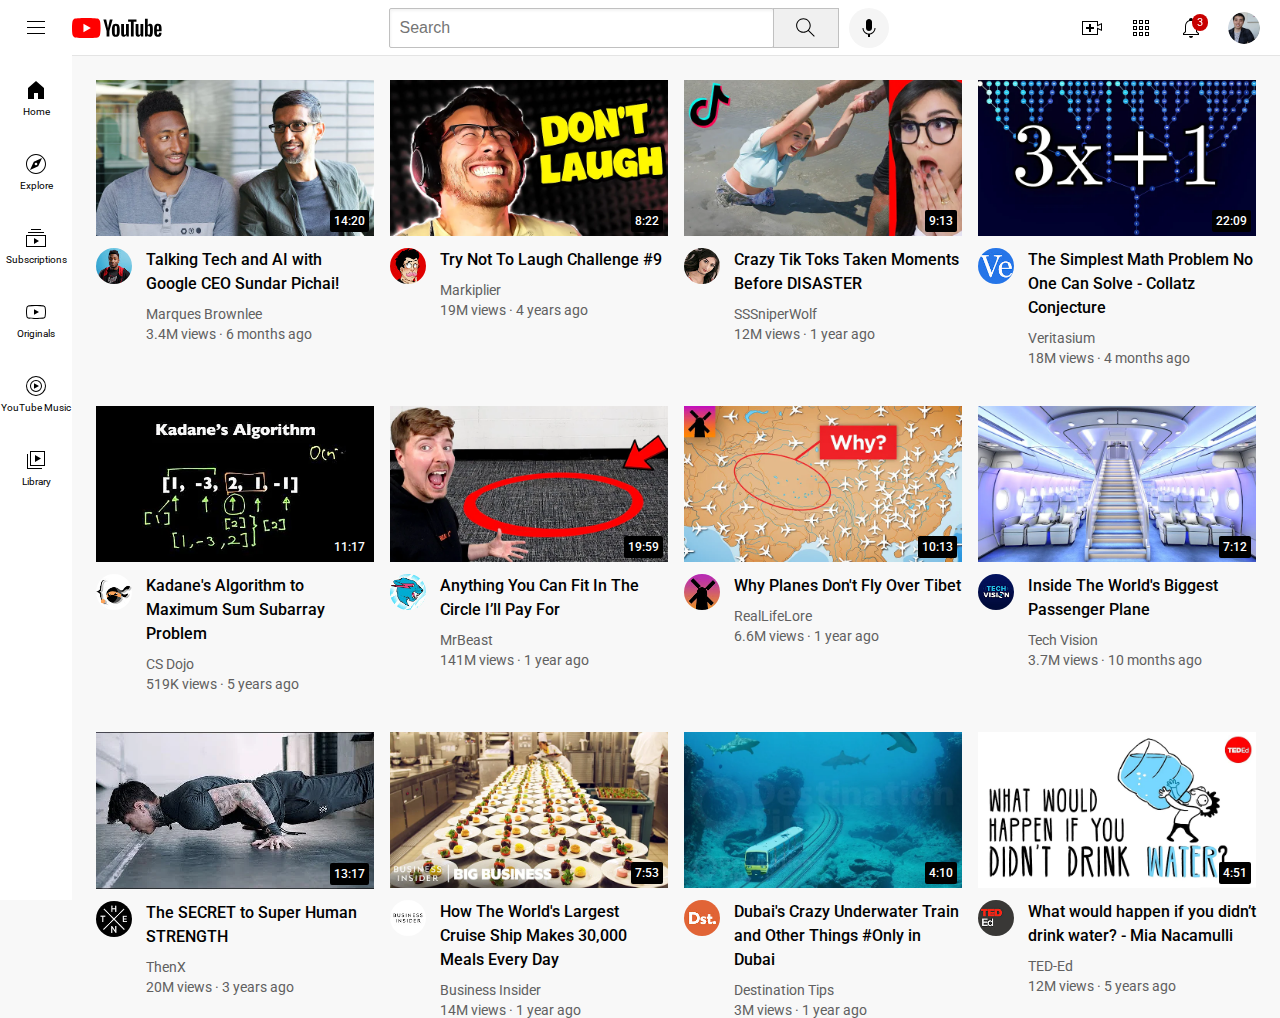
==== index.html @ 9168debe "Rename youtube.html to index.html" ====
<!DOCTYPE html>
<html>
  <head>
    <title>YouTube.com Clone</title>

    <link rel="preconnect" href="https://fonts.googleapis.com">
    <link rel="preconnect" href="https://fonts.gstatic.com" crossorigin>
    <link href="https://fonts.googleapis.com/css2?family=Roboto:wght@400;500;700&display=swap" rel="stylesheet">

    <link rel="stylesheet" href="styles/general.css">
    <link rel="stylesheet" href="styles/header.css">
    <link rel="stylesheet" href="styles/video.css">
    <link rel="stylesheet" href="styles/sidebar.css">
  </head>
  <body>
    <header class="header">
      <div class="left-section">
        <img class="hamburger-menu" src="icons/hamburger-menu.svg">
        <img class="youtube-logo" src="icons/youtube-logo.svg">
      </div>
      <div class="middle-section">
        <input class="search-bar" type="text" placeholder="Search">
        <button class="search-button">
          <img class="search-icon" src="icons/search.svg">
          <div class="tooltip">Search</div>
        </button>
        <!-- Put position absolute inside position relative -->
        <button class="voice-search-button">
          <img class="voice-search-icon" src="icons/voice-search-icon.svg">
          <div class="tooltip">Search with your voice</div>
        </button>
      </div>
      <div class="right-section">
        <div class="upload-icon-container">
          <img class="upload-icon" src="icons/upload.svg">
          <div class="tooltip">Create</div>
        </div>
        <div class="youtube-apps-icon-container">
          <img class="youtube-apps-icon" src="icons/youtube-apps.svg">
          <div class="tooltip">YouTube Apps</div>
        </div>
        <div class="notifications-icon-container">
          <img class="notifications-icon" src="icons/notifications.svg">
          <div class="notifications-count">3</div>
          <div class="tooltip">Notifications</div>
        </div>
        <img class="current-user-picture" src="channel-pictures/my-channel.jpeg">
      </div>
    </header>

    <nav class="sidebar">
      <div class="sidebar-link">
        <img src="icons/home.svg">
        <div>Home</div>
      </div>
      <div class="sidebar-link">
        <img src="icons/explore.svg">
        <div>Explore</div>
      </div>
      <div class="sidebar-link">
        <img src="icons/subscriptions.svg">
        <div>Subscriptions</div>
      </div>
      <div class="sidebar-link">
        <img src="icons/originals.svg">
        <div>Originals</div>
      </div>
      <div class="sidebar-link">
        <img src="icons/youtube-music.svg">
        <div>YouTube Music</div>
      </div>
      <div class="sidebar-link">
        <img src="icons/library.svg">
        <div>Library</div>
      </div>
    </nav>

    <main>
      <section class="video-grid">
        <div class="video-preview">
          <div class="thumbnail-row">
            <img class="thumbnail" src="thumbnails/thumbnail-1.webp">
            <div class="video-time">14:20</div>
          </div>
          <div class="video-info-grid">
            <div class="channel-picture">
              <img class="profile-picture" src="channel-pictures/channel-1.jpeg">
            </div>
            <div class="video-info">
              <p class="video-title">
                Talking Tech and AI with Google CEO Sundar Pichai!
              </p>
              <p class="video-author">
                Marques Brownlee
              </p>
              <p class="video-stats">
                3.4M views &#183; 6 months ago
              </p>
            </div>
          </div>
        </div>

        <div class="video-preview">
          <div class="thumbnail-row">
            <img class="thumbnail" src="thumbnails/thumbnail-2.webp">
            <div class="video-time">8:22</div>
          </div>
          <div class="video-info-grid">
            <div class="channel-picture">
              <img class="profile-picture" src="channel-pictures/channel-2.jpeg">
            </div>
            <div class="video-info">
              <p class="video-title">
                Try Not To Laugh Challenge #9
              </p>
              <p class="video-author">
                Markiplier
              </p>
              <p class="video-stats">
                19M views &#183; 4 years ago
              </p>
            </div>
          </div>
        </div>

        <div class="video-preview">
          <div class="thumbnail-row">
            <img class="thumbnail" src="thumbnails/thumbnail-3.webp">
            <div class="video-time">9:13</div>
          </div>
          <div class="video-info-grid">
            <div class="channel-picture">
              <img class="profile-picture" src="channel-pictures/channel-3.jpeg">
            </div>
            <div class="video-info">
              <p class="video-title">
                Crazy Tik Toks Taken Moments Before DISASTER
              </p>
              <p class="video-author">
                SSSniperWolf
              </p>
              <p class="video-stats">
                12M views &#183; 1 year ago
              </p>
            </div>
          </div>
        </div>

        <div class="video-preview">
          <div class="thumbnail-row">
            <img class="thumbnail" src="thumbnails/thumbnail-4.webp">
            <div class="video-time">22:09</div>
          </div>
          <div class="video-info-grid">
            <div class="channel-picture">
              <img class="profile-picture" src="channel-pictures/channel-4.jpeg">
            </div>
            <div class="video-info">
              <p class="video-title">
                The Simplest Math Problem No One Can Solve - Collatz Conjecture
              </p>
              <p class="video-author">
                Veritasium
              </p>
              <p class="video-stats">
                18M views &#183; 4 months ago
              </p>
            </div>
          </div>
        </div>

        <div class="video-preview">
          <div class="thumbnail-row">
            <img class="thumbnail" src="thumbnails/thumbnail-5.webp">
            <div class="video-time">11:17</div>
          </div>
          <div class="video-info-grid">
            <div class="channel-picture">
              <img class="profile-picture" src="channel-pictures/channel-5.jpeg">
            </div>
            <div class="video-info">
              <p class="video-title">
                Kadane's Algorithm to Maximum Sum Subarray Problem
              </p>
              <p class="video-author">
                CS Dojo
              </p>
              <p class="video-stats">
                519K views &#183; 5 years ago
              </p>
            </div>
          </div>
        </div>

        <div class="video-preview">
          <div class="thumbnail-row">
            <img class="thumbnail" src="thumbnails/thumbnail-6.webp">
            <div class="video-time">19:59</div>
          </div>
          <div class="video-info-grid">
            <div class="channel-picture">
              <img class="profile-picture" src="channel-pictures/channel-6.jpeg">
            </div>
            <div class="video-info">
              <p class="video-title">
                Anything You Can Fit In The Circle I’ll Pay For
              </p>
              <p class="video-author">
                MrBeast
              </p>
              <p class="video-stats">
                141M views &#183; 1 year ago
              </p>
            </div>
          </div>
        </div>

        <div class="video-preview">
          <div class="thumbnail-row">
            <img class="thumbnail" src="thumbnails/thumbnail-7.webp">
            <div class="video-time">10:13</div>
          </div>
          <div class="video-info-grid">
            <div class="channel-picture">
              <img class="profile-picture" src="channel-pictures/channel-7.jpeg">
            </div>
            <div class="video-info">
              <p class="video-title">
                Why Planes Don't Fly Over Tibet
              </p>
              <p class="video-author">
                RealLifeLore
              </p>
              <p class="video-stats">
                6.6M views &#183; 1 year ago
              </p>
            </div>
          </div>
        </div>

        <div class="video-preview">
          <div class="thumbnail-row">
            <img class="thumbnail" src="thumbnails/thumbnail-8.webp">
            <div class="video-time">7:12</div>
          </div>
          <div class="video-info-grid">
            <div class="channel-picture">
              <img class="profile-picture" src="channel-pictures/channel-8.jpeg">
            </div>
            <div class="video-info">
              <p class="video-title">
                Inside The World's Biggest Passenger Plane
              </p>
              <p class="video-author">
                Tech Vision
              </p>
              <p class="video-stats">
                3.7M views &#183; 10 months ago
              </p>
            </div>
          </div>
        </div>

        <div class="video-preview">
          <div class="thumbnail-row">
            <img class="thumbnail" src="thumbnails/thumbnail-9.webp">
            <div class="video-time">13:17</div>
          </div>
          <div class="video-info-grid">
            <div class="channel-picture">
              <img class="profile-picture" src="channel-pictures/channel-9.jpeg">
            </div>
            <div class="video-info">
              <p class="video-title">
                The SECRET to Super Human STRENGTH
              </p>
              <p class="video-author">
                ThenX
              </p>
              <p class="video-stats">
                20M views &#183; 3 years ago
              </p>
            </div>
          </div>
        </div>

        <div class="video-preview">
          <div class="thumbnail-row">
            <img class="thumbnail" src="thumbnails/thumbnail-10.webp">
            <div class="video-time">7:53</div>
          </div>
          <div class="video-info-grid">
            <div class="channel-picture">
              <img class="profile-picture" src="channel-pictures/channel-10.jpeg">
            </div>
            <div class="video-info">
              <p class="video-title">
                How The World's Largest Cruise Ship Makes 30,000 Meals Every Day
              </p>
              <p class="video-author">
                Business Insider
              </p>
              <p class="video-stats">
                14M views &#183; 1 year ago
              </p>
            </div>
          </div>
        </div>

        <div class="video-preview">
          <div class="thumbnail-row">
            <img class="thumbnail" src="thumbnails/thumbnail-11.webp">
            <div class="video-time">4:10</div>
          </div>
          <div class="video-info-grid">
            <div class="channel-picture">
              <img class="profile-picture" src="channel-pictures/channel-11.jpeg">
            </div>
            <div class="video-info">
              <p class="video-title">
                Dubai's Crazy Underwater Train and Other Things #Only in Dubai
              </p>
              <p class="video-author">
                Destination Tips
              </p>
              <p class="video-stats">
                3M views &#183; 1 year ago
              </p>
            </div>
          </div>
        </div>

        <div class="video-preview">
          <div class="thumbnail-row">
            <img class="thumbnail" src="thumbnails/thumbnail-12.webp">
            <div class="video-time">4:51</div>
          </div>
          <div class="video-info-grid">
            <div class="channel-picture">
              <img class="profile-picture" src="channel-pictures/channel-12.jpeg">
            </div>
            <div class="video-info">
              <p class="video-title">
                What would happen if you didn’t drink water? - Mia Nacamulli
              </p>
              <p class="video-author">
                TED-Ed
              </p>
              <p class="video-stats">
                12M views &#183; 5 years ago
              </p>
            </div>
          </div>
        </div>
      </section>
    </main>
  </body>
</html>
---- styles/general.css ----
p {
  margin-top: 0;
  margin-bottom: 0;
}

body {
  /* This style below will be inherited */
  font-family: Roboto, Arial;
  margin: 0;
  padding-top: 80px;
  padding-left: 96px;
  padding-right: 24px;
  background-color: rgb(248, 248, 248);
}
---- styles/header.css ----
.header {
  height: 55px;

  display: flex;
  flex-direction: row;
  justify-content: space-between;

  position: fixed;
  top: 0;
  left: 0;
  right: 0;
  z-index: 100;

  background-color: white;
  border-bottom-width: 1px;
  border-bottom-style: solid;
  border-bottom-color: rgb(228, 228, 228);
}

.left-section {
  display: flex;
  align-items: center;
}

.hamburger-menu {
  height: 24px;
  margin-left: 24px;
  margin-right: 24px;
}

.youtube-logo {
  height: 20px;
}

.middle-section {
  flex: 1;
  margin-left: 70px;
  margin-right: 35px;
  max-width: 500px;
  display: flex;
  align-items: center;
}

.search-bar {
  flex: 1;
  height: 36px;
  padding-left: 10px;
  font-size: 16px;
  border: 1px solid rgb(192, 192, 192);
  border-radius: 2px;
  box-shadow: inset 1px 2px 3px rgba(0, 0, 0, 0.05);
  width: 0;
}

.search-bar::placeholder {
  font-size: 16px;
}

.search-button {
  height: 40px;
  width: 66px;
  background-color: rgb(240, 240, 240);
  border-width: 1px;
  border-style: solid;
  border-color: rgb(192, 192, 192);
  margin-left: -1px;
  margin-right: 10px;
}

.search-button,
.voice-search-button,
.upload-icon-container {
  display: flex;
  justify-content: center;
  align-items: center;
  position: relative;
}

.search-button .tooltip,
.voice-search-button .tooltip,
.upload-icon-container .tooltip {
  position: absolute;
  background-color: gray;
  color: white;
  padding-top: 4px;
  padding-bottom: 4px;
  padding-left: 8px;
  padding-right: 8px;
  border-radius: 2px;
  font-size: 12px;
  bottom: -30px;
  opacity: 0;
  transition: opacity 0.15s;
  pointer-events: none;
  white-space: nowrap;
}

.search-button:hover .tooltip,
.voice-search-button:hover .tooltip,
.upload-icon-container:hover .tooltip {
  opacity: 1;
}

.search-icon {
  height: 25px;
}

.voice-search-button {
  height: 40px;
  width: 40px;
  border-radius: 20px;
  border: none;
  background-color: rgb(245, 245, 245);
}

.voice-search-icon {
  height: 24px;
}

.right-section {
  width: 180px;
  margin-right: 20px;
  display: flex;
  align-items: center;
  justify-content: space-between;
  flex-shrink: 0;
}

.upload-icon {
  height: 24px;
}

.youtube-apps-icon {
  height: 24px;
}

.notifications-icon {
  height: 24px;
}

.notifications-icon-container {
  position: relative;
}

.notifications-count {
  position: absolute;
  top: -2px;
  right: -5px;
  background-color: rgb(200, 0, 0);
  color: white;
  font-size: 11px;
  padding-left: 5px;
  padding-right: 5px;
  padding-top: 2px;
  padding-bottom: 2px;
  border-radius: 10px;
}

.current-user-picture {
  height: 32px;
  border-radius: 16px;
}

.search-button,
.voice-search-button,
.upload-icon-container,
.youtube-apps-icon-container,
.notifications-icon-container {
  display: flex;
  justify-content: center;
  align-items: center;
  position: relative;
  cursor: pointer;
}

.search-button .tooltip,
.voice-search-button .tooltip,
.upload-icon-container .tooltip,
.youtube-apps-icon-container .tooltip,
.notifications-icon-container .tooltip {
  font-family: Roboto, Arial;
  position: absolute;
  background-color: gray;
  color: white;
  padding-top: 4px;
  padding-bottom: 4px;
  padding-left: 8px;
  padding-right: 8px;
  border-radius: 2px;
  font-size: 12px;
  bottom: -30px;
  opacity: 0;
  transition: opacity 0.15s;
  pointer-events: none;
  white-space: nowrap;
}

.search-button:hover .tooltip,
.voice-search-button:hover .tooltip,
.upload-icon-container:hover .tooltip,
.youtube-apps-icon-container:hover .tooltip,
.notifications-icon-container:hover .tooltip {
  opacity: 1;
}
---- styles/video.css ----
.thumbnail {
  width: 100%;
}

.video-title {
  margin-top: 0;
  font-size: 14px;
  font-weight: 500;
  line-height: 20px;
  margin-bottom: 10px;
}

.video-info-grid {
  display: grid;
  grid-template-columns: 50px 1fr;
}

.profile-picture {
  width: 36px;
  border-radius: 50px;
}

.thumbnail-row {
  margin-bottom: 8px;
  position: relative;
}

.video-author,
.video-stats {
  font-size: 12px;
  color: rgb(96, 96, 96);
}

.video-author {
  margin-bottom: 4px;
}

@media (min-width: 1000px) {
  .video-title {
    font-size: 16px;
    line-height: 24px;
  }
}

@media (min-width: 1000px) {
  .video-author,
  .video-stats {
    font-size: 14px;
  }
}

.video-grid {
  display: grid;
  grid-template-columns: 1fr 1fr 1fr;
  column-gap: 16px;
  row-gap: 40px;
}

@media (max-width: 750px) {
  .video-grid {
    grid-template-columns: 1fr 1fr;
  }
}

@media (min-width: 751px) and (max-width: 999px) {
  .video-grid {
    grid-template-columns: 1fr 1fr 1fr;
  }
}

@media (min-width: 1000px) {
  .video-grid {
    grid-template-columns: 1fr 1fr 1fr 1fr;
  }
}

.video-time {
  font-size: 12px;
  font-weight: 500;
  padding: 4px;
  border-radius: 2px;
  background-color: black;
  color: white;
  position: absolute;
  bottom: 8px;
  right: 5px;
}
---- styles/sidebar.css ----
.sidebar {
  position: fixed;
  left: 0;
  bottom: 0;
  top: 55px;
  background-color: white;
  width: 72px;
  z-index: 200;
  padding-top: 5px;
}

.sidebar-link {
  height: 74px;
  display: flex;
  justify-content: center;
  align-items: center;
  flex-direction: column;
  cursor: pointer;
}

.sidebar-link:hover {
  background-color: rgb(235, 235, 235);
}

.sidebar-link img {
  height: 24px;
  margin-bottom: 4px;
}

.sidebar-link div {
  font-size: 10px;
}
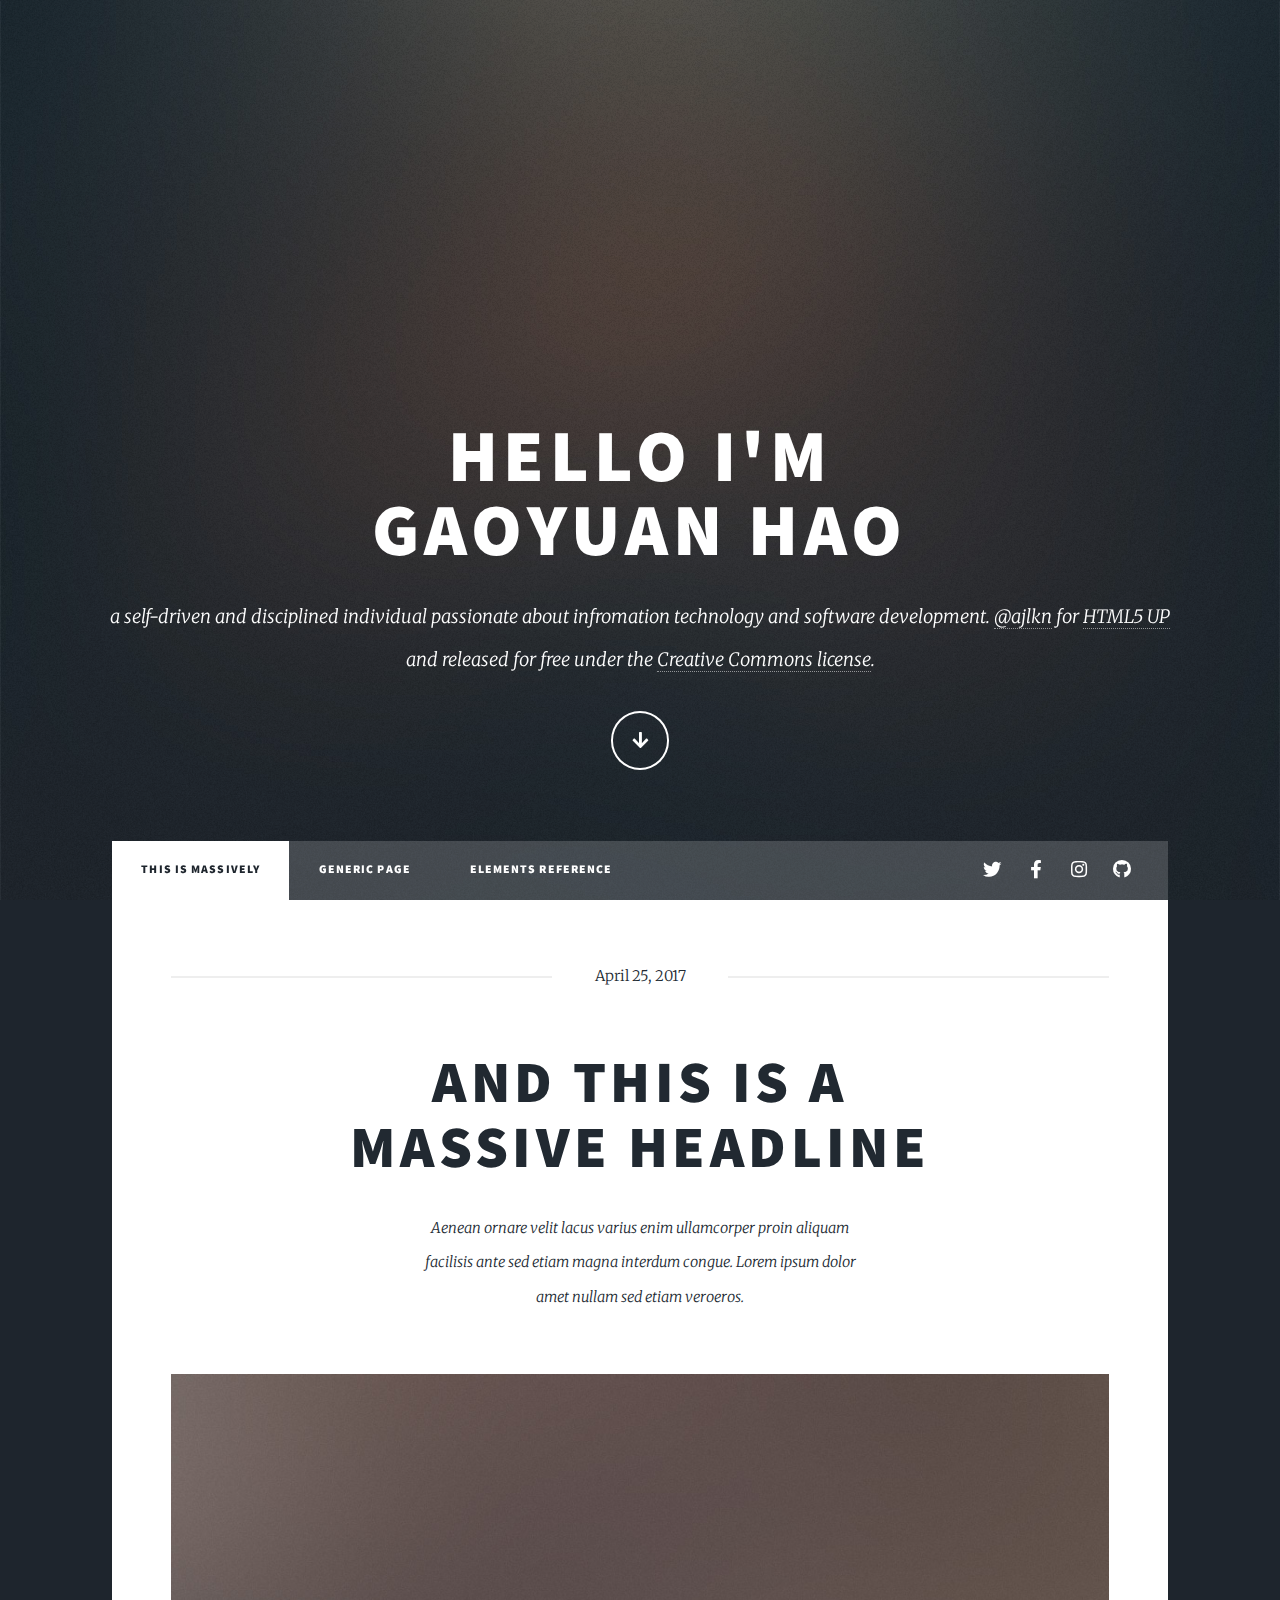
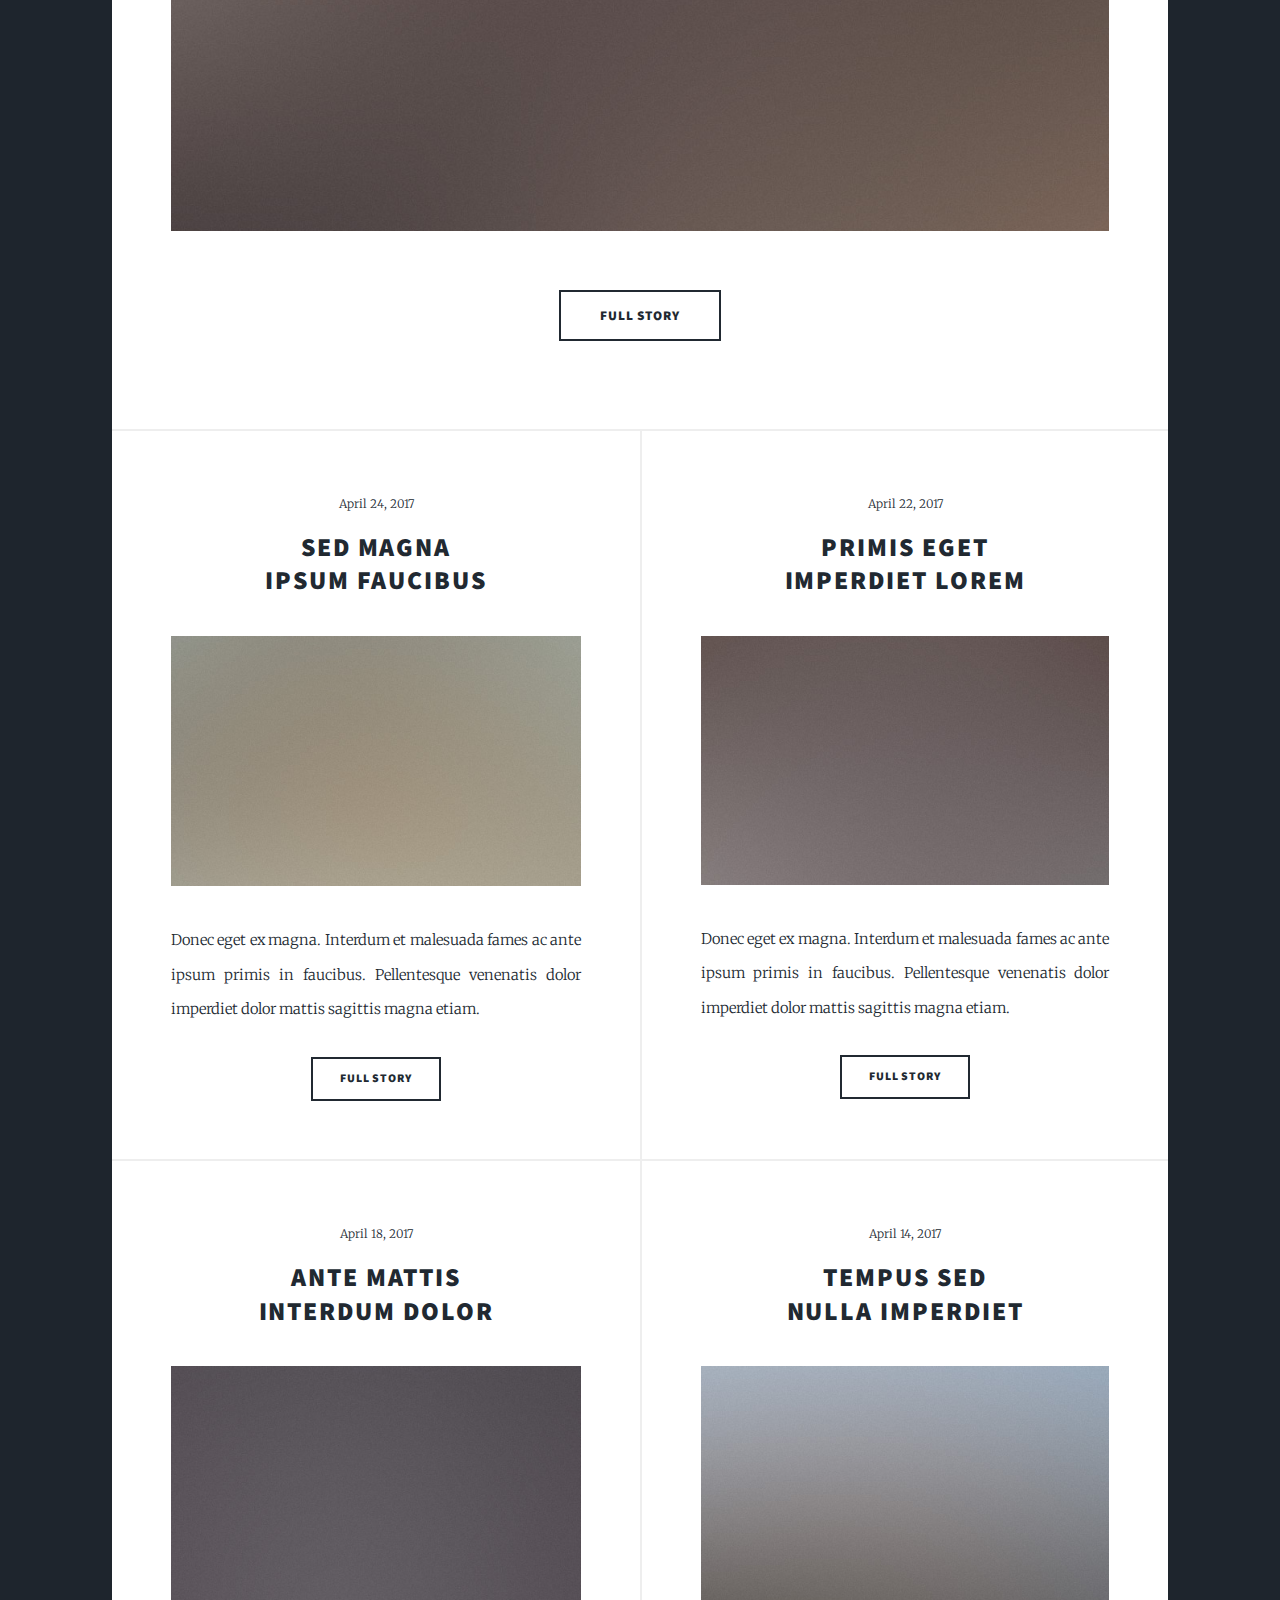
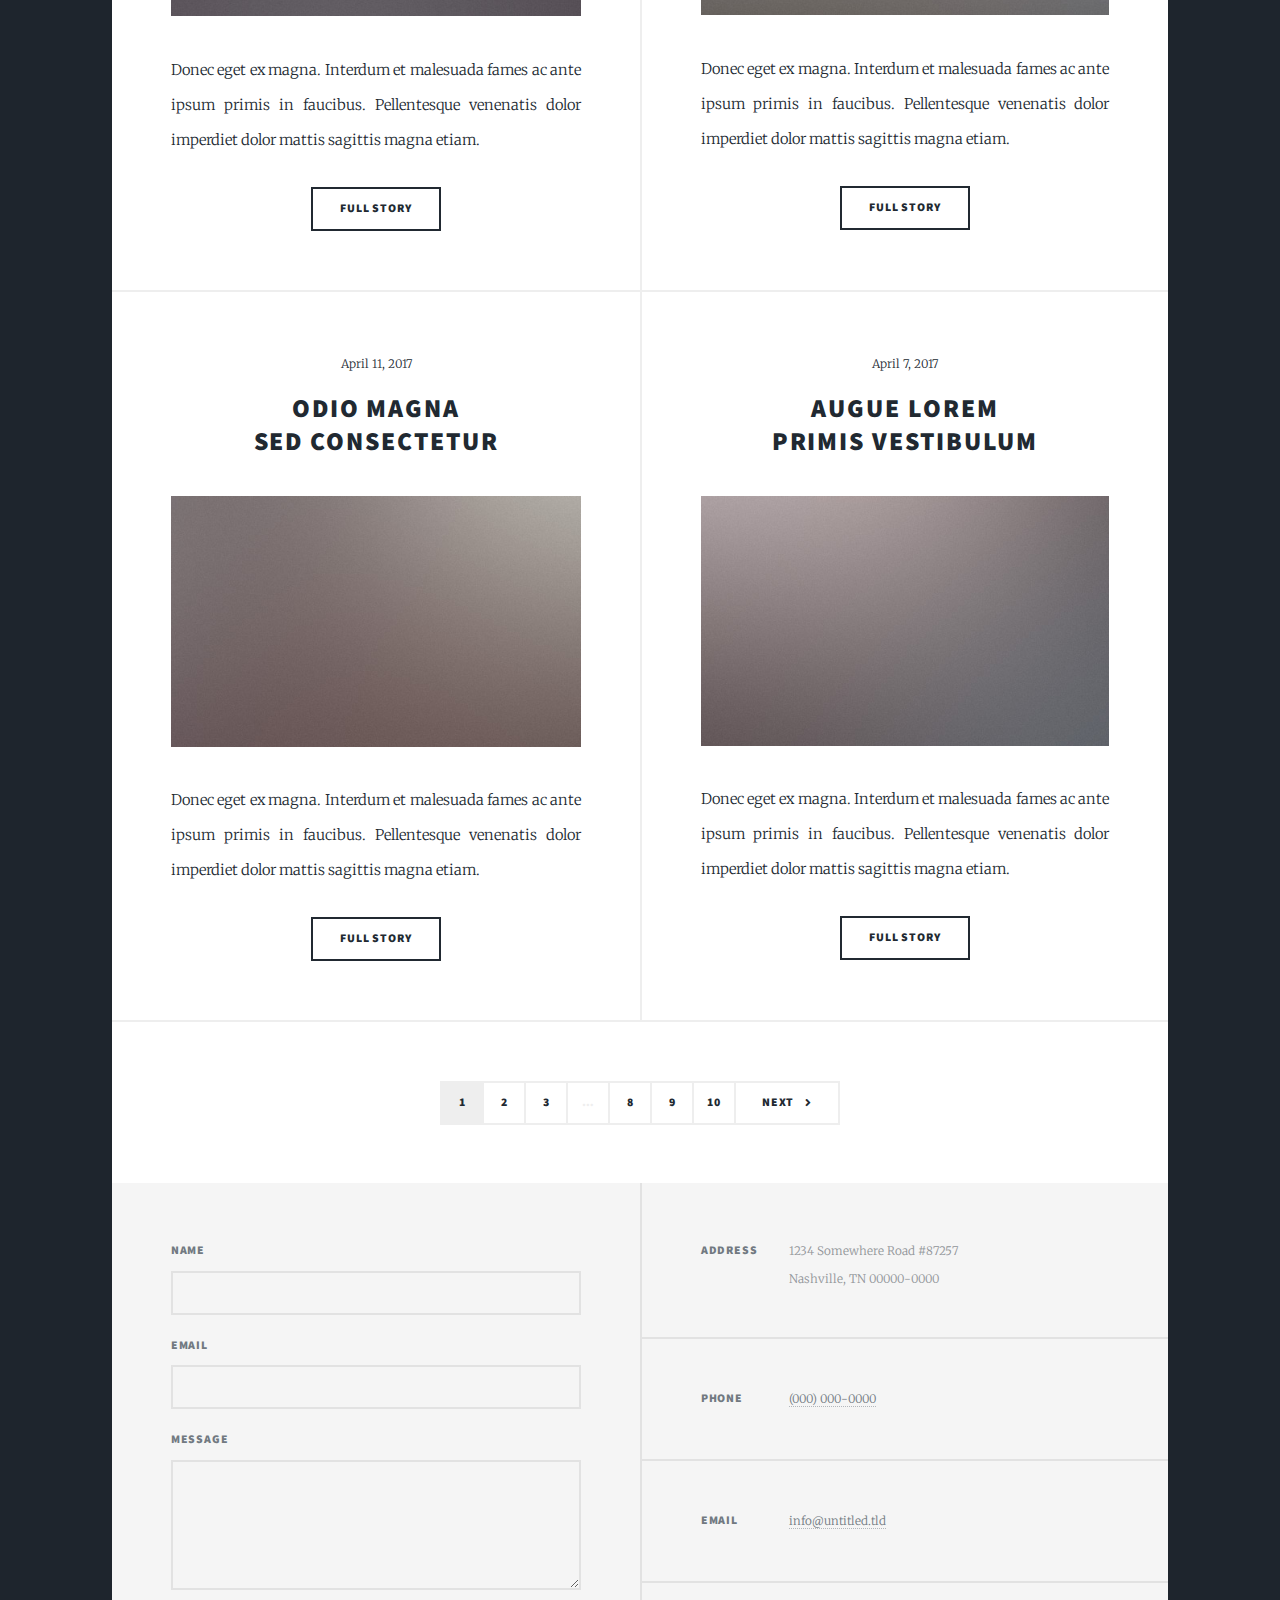
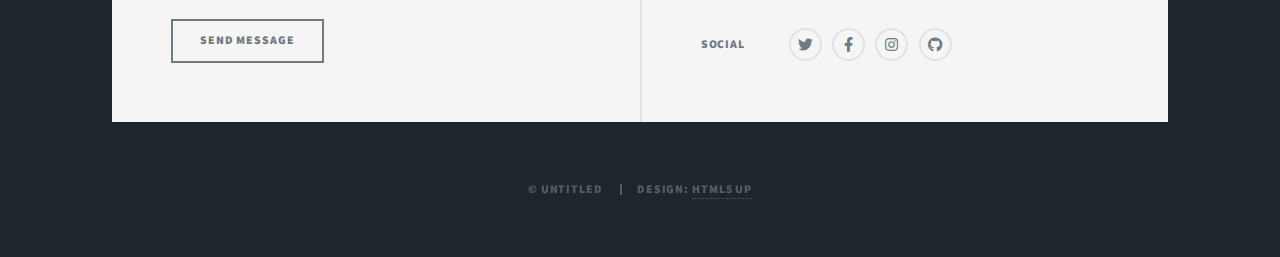
==== commit 9f0a4e2e: "Upload my moudle" ====
--- a/index.html
+++ b/index.html
@@ -1,358 +1,348 @@
 <!DOCTYPE html>
+<!--
+	Massively by HTML5 UP
+	html5up.net | @ajlkn
+	Free for personal and commercial use under the CCA 3.0 license (html5up.net/license)
+-->
 <html>
   <head>
-    <title>YouTube.com Clone</title>
-
-    <link rel="preconnect" href="https://fonts.googleapis.com">
-    <link rel="preconnect" href="https://fonts.gstatic.com" crossorigin>
-    <link href="https://fonts.googleapis.com/css2?family=Roboto:wght@400;500;700&display=swap" rel="stylesheet">
-
-    <link rel="stylesheet" href="styles/general.css">
-    <link rel="stylesheet" href="styles/header.css">
-    <link rel="stylesheet" href="styles/video.css">
-    <link rel="stylesheet" href="styles/sidebar.css">
+    <title>Massively by HTML5 UP</title>
+    <meta charset="utf-8" />
+    <meta
+      name="viewport"
+      content="width=device-width, initial-scale=1, user-scalable=no"
+    />
+    <link rel="stylesheet" href="assets/css/main.css" />
+    <noscript
+      ><link rel="stylesheet" href="assets/css/noscript.css"
+    /></noscript>
   </head>
-  <body>
-    <header class="header">
-      <div class="left-section">
-        <img class="hamburger-menu" src="icons/hamburger-menu.svg">
-        <img class="youtube-logo" src="icons/youtube-logo.svg">
+  <body class="is-preload">
+    <!-- Wrapper -->
+    <div id="wrapper" class="fade-in">
+      <!-- Intro -->
+      <div id="intro">
+        <h1>
+          Hello I'm<br />
+          Gaoyuan Hao
+        </h1>
+        <p>
+          a self-driven and disciplined individual passionate about infromation
+          technology and software development.
+          <a href="https://twitter.com/ajlkn">@ajlkn</a> for
+          <a href="https://html5up.net">HTML5 UP</a><br />
+          and released for free under the
+          <a href="https://html5up.net/license">Creative Commons license</a>.
+        </p>
+        <ul class="actions">
+          <li>
+            <a
+              href="#header"
+              class="button icon solid solo fa-arrow-down scrolly"
+              >Continue</a
+            >
+          </li>
+        </ul>
       </div>
-      <div class="middle-section">
-        <input class="search-bar" type="text" placeholder="Search">
-        <button class="search-button">
-          <img class="search-icon" src="icons/search.svg">
-          <div class="tooltip">Search</div>
-        </button>
-        <!-- Put position absolute inside position relative -->
-        <button class="voice-search-button">
-          <img class="voice-search-icon" src="icons/voice-search-icon.svg">
-          <div class="tooltip">Search with your voice</div>
-        </button>
+
+      <!-- Header -->
+      <header id="header">
+        <a href="index.html" class="logo">Massively</a>
+      </header>
+
+      <!-- Nav -->
+      <nav id="nav">
+        <ul class="links">
+          <li class="active"><a href="index.html">This is Massively</a></li>
+          <li><a href="generic.html">Generic Page</a></li>
+          <li><a href="elements.html">Elements Reference</a></li>
+        </ul>
+        <ul class="icons">
+          <li>
+            <a href="#" class="icon brands fa-twitter"
+              ><span class="label">Twitter</span></a
+            >
+          </li>
+          <li>
+            <a href="#" class="icon brands fa-facebook-f"
+              ><span class="label">Facebook</span></a
+            >
+          </li>
+          <li>
+            <a href="#" class="icon brands fa-instagram"
+              ><span class="label">Instagram</span></a
+            >
+          </li>
+          <li>
+            <a href="#" class="icon brands fa-github"
+              ><span class="label">GitHub</span></a
+            >
+          </li>
+        </ul>
+      </nav>
+
+      <!-- Main -->
+      <div id="main">
+        <!-- Featured Post -->
+        <article class="post featured">
+          <header class="major">
+            <span class="date">April 25, 2017</span>
+            <h2>
+              <a href="#"
+                >And this is a<br />
+                massive headline</a
+              >
+            </h2>
+            <p>
+              Aenean ornare velit lacus varius enim ullamcorper proin aliquam<br />
+              facilisis ante sed etiam magna interdum congue. Lorem ipsum
+              dolor<br />
+              amet nullam sed etiam veroeros.
+            </p>
+          </header>
+          <a href="#" class="image main"
+            ><img src="images/pic01.jpg" alt=""
+          /></a>
+          <ul class="actions special">
+            <li><a href="#" class="button large">Full Story</a></li>
+          </ul>
+        </article>
+
+        <!-- Posts -->
+        <section class="posts">
+          <article>
+            <header>
+              <span class="date">April 24, 2017</span>
+              <h2>
+                <a href="#"
+                  >Sed magna<br />
+                  ipsum faucibus</a
+                >
+              </h2>
+            </header>
+            <a href="#" class="image fit"
+              ><img src="images/pic02.jpg" alt=""
+            /></a>
+            <p>
+              Donec eget ex magna. Interdum et malesuada fames ac ante ipsum
+              primis in faucibus. Pellentesque venenatis dolor imperdiet dolor
+              mattis sagittis magna etiam.
+            </p>
+            <ul class="actions special">
+              <li><a href="#" class="button">Full Story</a></li>
+            </ul>
+          </article>
+          <article>
+            <header>
+              <span class="date">April 22, 2017</span>
+              <h2>
+                <a href="#"
+                  >Primis eget<br />
+                  imperdiet lorem</a
+                >
+              </h2>
+            </header>
+            <a href="#" class="image fit"
+              ><img src="images/pic03.jpg" alt=""
+            /></a>
+            <p>
+              Donec eget ex magna. Interdum et malesuada fames ac ante ipsum
+              primis in faucibus. Pellentesque venenatis dolor imperdiet dolor
+              mattis sagittis magna etiam.
+            </p>
+            <ul class="actions special">
+              <li><a href="#" class="button">Full Story</a></li>
+            </ul>
+          </article>
+          <article>
+            <header>
+              <span class="date">April 18, 2017</span>
+              <h2>
+                <a href="#"
+                  >Ante mattis<br />
+                  interdum dolor</a
+                >
+              </h2>
+            </header>
+            <a href="#" class="image fit"
+              ><img src="images/pic04.jpg" alt=""
+            /></a>
+            <p>
+              Donec eget ex magna. Interdum et malesuada fames ac ante ipsum
+              primis in faucibus. Pellentesque venenatis dolor imperdiet dolor
+              mattis sagittis magna etiam.
+            </p>
+            <ul class="actions special">
+              <li><a href="#" class="button">Full Story</a></li>
+            </ul>
+          </article>
+          <article>
+            <header>
+              <span class="date">April 14, 2017</span>
+              <h2>
+                <a href="#"
+                  >Tempus sed<br />
+                  nulla imperdiet</a
+                >
+              </h2>
+            </header>
+            <a href="#" class="image fit"
+              ><img src="images/pic05.jpg" alt=""
+            /></a>
+            <p>
+              Donec eget ex magna. Interdum et malesuada fames ac ante ipsum
+              primis in faucibus. Pellentesque venenatis dolor imperdiet dolor
+              mattis sagittis magna etiam.
+            </p>
+            <ul class="actions special">
+              <li><a href="#" class="button">Full Story</a></li>
+            </ul>
+          </article>
+          <article>
+            <header>
+              <span class="date">April 11, 2017</span>
+              <h2>
+                <a href="#"
+                  >Odio magna<br />
+                  sed consectetur</a
+                >
+              </h2>
+            </header>
+            <a href="#" class="image fit"
+              ><img src="images/pic06.jpg" alt=""
+            /></a>
+            <p>
+              Donec eget ex magna. Interdum et malesuada fames ac ante ipsum
+              primis in faucibus. Pellentesque venenatis dolor imperdiet dolor
+              mattis sagittis magna etiam.
+            </p>
+            <ul class="actions special">
+              <li><a href="#" class="button">Full Story</a></li>
+            </ul>
+          </article>
+          <article>
+            <header>
+              <span class="date">April 7, 2017</span>
+              <h2>
+                <a href="#"
+                  >Augue lorem<br />
+                  primis vestibulum</a
+                >
+              </h2>
+            </header>
+            <a href="#" class="image fit"
+              ><img src="images/pic07.jpg" alt=""
+            /></a>
+            <p>
+              Donec eget ex magna. Interdum et malesuada fames ac ante ipsum
+              primis in faucibus. Pellentesque venenatis dolor imperdiet dolor
+              mattis sagittis magna etiam.
+            </p>
+            <ul class="actions special">
+              <li><a href="#" class="button">Full Story</a></li>
+            </ul>
+          </article>
+        </section>
+
+        <!-- Footer -->
+        <footer>
+          <div class="pagination">
+            <!--<a href="#" class="previous">Prev</a>-->
+            <a href="#" class="page active">1</a>
+            <a href="#" class="page">2</a>
+            <a href="#" class="page">3</a>
+            <span class="extra">&hellip;</span>
+            <a href="#" class="page">8</a>
+            <a href="#" class="page">9</a>
+            <a href="#" class="page">10</a>
+            <a href="#" class="next">Next</a>
+          </div>
+        </footer>
       </div>
-      <div class="right-section">
-        <div class="upload-icon-container">
-          <img class="upload-icon" src="icons/upload.svg">
-          <div class="tooltip">Create</div>
-        </div>
-        <div class="youtube-apps-icon-container">
-          <img class="youtube-apps-icon" src="icons/youtube-apps.svg">
-          <div class="tooltip">YouTube Apps</div>
-        </div>
-        <div class="notifications-icon-container">
-          <img class="notifications-icon" src="icons/notifications.svg">
-          <div class="notifications-count">3</div>
-          <div class="tooltip">Notifications</div>
-        </div>
-        <img class="current-user-picture" src="channel-pictures/my-channel.jpeg">
+
+      <!-- Footer -->
+      <footer id="footer">
+        <section>
+          <form method="post" action="#">
+            <div class="fields">
+              <div class="field">
+                <label for="name">Name</label>
+                <input type="text" name="name" id="name" />
+              </div>
+              <div class="field">
+                <label for="email">Email</label>
+                <input type="text" name="email" id="email" />
+              </div>
+              <div class="field">
+                <label for="message">Message</label>
+                <textarea name="message" id="message" rows="3"></textarea>
+              </div>
+            </div>
+            <ul class="actions">
+              <li><input type="submit" value="Send Message" /></li>
+            </ul>
+          </form>
+        </section>
+        <section class="split contact">
+          <section class="alt">
+            <h3>Address</h3>
+            <p>
+              1234 Somewhere Road #87257<br />
+              Nashville, TN 00000-0000
+            </p>
+          </section>
+          <section>
+            <h3>Phone</h3>
+            <p><a href="#">(000) 000-0000</a></p>
+          </section>
+          <section>
+            <h3>Email</h3>
+            <p><a href="#">info@untitled.tld</a></p>
+          </section>
+          <section>
+            <h3>Social</h3>
+            <ul class="icons alt">
+              <li>
+                <a href="#" class="icon brands alt fa-twitter"
+                  ><span class="label">Twitter</span></a
+                >
+              </li>
+              <li>
+                <a href="#" class="icon brands alt fa-facebook-f"
+                  ><span class="label">Facebook</span></a
+                >
+              </li>
+              <li>
+                <a href="#" class="icon brands alt fa-instagram"
+                  ><span class="label">Instagram</span></a
+                >
+              </li>
+              <li>
+                <a href="#" class="icon brands alt fa-github"
+                  ><span class="label">GitHub</span></a
+                >
+              </li>
+            </ul>
+          </section>
+        </section>
+      </footer>
+
+      <!-- Copyright -->
+      <div id="copyright">
+        <ul>
+          <li>&copy; Untitled</li>
+          <li>Design: <a href="https://html5up.net">HTML5 UP</a></li>
+        </ul>
       </div>
-    </header>
-
-    <nav class="sidebar">
-      <div class="sidebar-link">
-        <img src="icons/home.svg">
-        <div>Home</div>
-      </div>
-      <div class="sidebar-link">
-        <img src="icons/explore.svg">
-        <div>Explore</div>
-      </div>
-      <div class="sidebar-link">
-        <img src="icons/subscriptions.svg">
-        <div>Subscriptions</div>
-      </div>
-      <div class="sidebar-link">
-        <img src="icons/originals.svg">
-        <div>Originals</div>
-      </div>
-      <div class="sidebar-link">
-        <img src="icons/youtube-music.svg">
-        <div>YouTube Music</div>
-      </div>
-      <div class="sidebar-link">
-        <img src="icons/library.svg">
-        <div>Library</div>
-      </div>
-    </nav>
-
-    <main>
-      <section class="video-grid">
-        <div class="video-preview">
-          <div class="thumbnail-row">
-            <img class="thumbnail" src="thumbnails/thumbnail-1.webp">
-            <div class="video-time">14:20</div>
-          </div>
-          <div class="video-info-grid">
-            <div class="channel-picture">
-              <img class="profile-picture" src="channel-pictures/channel-1.jpeg">
-            </div>
-            <div class="video-info">
-              <p class="video-title">
-                Talking Tech and AI with Google CEO Sundar Pichai!
-              </p>
-              <p class="video-author">
-                Marques Brownlee
-              </p>
-              <p class="video-stats">
-                3.4M views &#183; 6 months ago
-              </p>
-            </div>
-          </div>
-        </div>
-
-        <div class="video-preview">
-          <div class="thumbnail-row">
-            <img class="thumbnail" src="thumbnails/thumbnail-2.webp">
-            <div class="video-time">8:22</div>
-          </div>
-          <div class="video-info-grid">
-            <div class="channel-picture">
-              <img class="profile-picture" src="channel-pictures/channel-2.jpeg">
-            </div>
-            <div class="video-info">
-              <p class="video-title">
-                Try Not To Laugh Challenge #9
-              </p>
-              <p class="video-author">
-                Markiplier
-              </p>
-              <p class="video-stats">
-                19M views &#183; 4 years ago
-              </p>
-            </div>
-          </div>
-        </div>
-
-        <div class="video-preview">
-          <div class="thumbnail-row">
-            <img class="thumbnail" src="thumbnails/thumbnail-3.webp">
-            <div class="video-time">9:13</div>
-          </div>
-          <div class="video-info-grid">
-            <div class="channel-picture">
-              <img class="profile-picture" src="channel-pictures/channel-3.jpeg">
-            </div>
-            <div class="video-info">
-              <p class="video-title">
-                Crazy Tik Toks Taken Moments Before DISASTER
-              </p>
-              <p class="video-author">
-                SSSniperWolf
-              </p>
-              <p class="video-stats">
-                12M views &#183; 1 year ago
-              </p>
-            </div>
-          </div>
-        </div>
-
-        <div class="video-preview">
-          <div class="thumbnail-row">
-            <img class="thumbnail" src="thumbnails/thumbnail-4.webp">
-            <div class="video-time">22:09</div>
-          </div>
-          <div class="video-info-grid">
-            <div class="channel-picture">
-              <img class="profile-picture" src="channel-pictures/channel-4.jpeg">
-            </div>
-            <div class="video-info">
-              <p class="video-title">
-                The Simplest Math Problem No One Can Solve - Collatz Conjecture
-              </p>
-              <p class="video-author">
-                Veritasium
-              </p>
-              <p class="video-stats">
-                18M views &#183; 4 months ago
-              </p>
-            </div>
-          </div>
-        </div>
-
-        <div class="video-preview">
-          <div class="thumbnail-row">
-            <img class="thumbnail" src="thumbnails/thumbnail-5.webp">
-            <div class="video-time">11:17</div>
-          </div>
-          <div class="video-info-grid">
-            <div class="channel-picture">
-              <img class="profile-picture" src="channel-pictures/channel-5.jpeg">
-            </div>
-            <div class="video-info">
-              <p class="video-title">
-                Kadane's Algorithm to Maximum Sum Subarray Problem
-              </p>
-              <p class="video-author">
-                CS Dojo
-              </p>
-              <p class="video-stats">
-                519K views &#183; 5 years ago
-              </p>
-            </div>
-          </div>
-        </div>
-
-        <div class="video-preview">
-          <div class="thumbnail-row">
-            <img class="thumbnail" src="thumbnails/thumbnail-6.webp">
-            <div class="video-time">19:59</div>
-          </div>
-          <div class="video-info-grid">
-            <div class="channel-picture">
-              <img class="profile-picture" src="channel-pictures/channel-6.jpeg">
-            </div>
-            <div class="video-info">
-              <p class="video-title">
-                Anything You Can Fit In The Circle I’ll Pay For
-              </p>
-              <p class="video-author">
-                MrBeast
-              </p>
-              <p class="video-stats">
-                141M views &#183; 1 year ago
-              </p>
-            </div>
-          </div>
-        </div>
-
-        <div class="video-preview">
-          <div class="thumbnail-row">
-            <img class="thumbnail" src="thumbnails/thumbnail-7.webp">
-            <div class="video-time">10:13</div>
-          </div>
-          <div class="video-info-grid">
-            <div class="channel-picture">
-              <img class="profile-picture" src="channel-pictures/channel-7.jpeg">
-            </div>
-            <div class="video-info">
-              <p class="video-title">
-                Why Planes Don't Fly Over Tibet
-              </p>
-              <p class="video-author">
-                RealLifeLore
-              </p>
-              <p class="video-stats">
-                6.6M views &#183; 1 year ago
-              </p>
-            </div>
-          </div>
-        </div>
-
-        <div class="video-preview">
-          <div class="thumbnail-row">
-            <img class="thumbnail" src="thumbnails/thumbnail-8.webp">
-            <div class="video-time">7:12</div>
-          </div>
-          <div class="video-info-grid">
-            <div class="channel-picture">
-              <img class="profile-picture" src="channel-pictures/channel-8.jpeg">
-            </div>
-            <div class="video-info">
-              <p class="video-title">
-                Inside The World's Biggest Passenger Plane
-              </p>
-              <p class="video-author">
-                Tech Vision
-              </p>
-              <p class="video-stats">
-                3.7M views &#183; 10 months ago
-              </p>
-            </div>
-          </div>
-        </div>
-
-        <div class="video-preview">
-          <div class="thumbnail-row">
-            <img class="thumbnail" src="thumbnails/thumbnail-9.webp">
-            <div class="video-time">13:17</div>
-          </div>
-          <div class="video-info-grid">
-            <div class="channel-picture">
-              <img class="profile-picture" src="channel-pictures/channel-9.jpeg">
-            </div>
-            <div class="video-info">
-              <p class="video-title">
-                The SECRET to Super Human STRENGTH
-              </p>
-              <p class="video-author">
-                ThenX
-              </p>
-              <p class="video-stats">
-                20M views &#183; 3 years ago
-              </p>
-            </div>
-          </div>
-        </div>
-
-        <div class="video-preview">
-          <div class="thumbnail-row">
-            <img class="thumbnail" src="thumbnails/thumbnail-10.webp">
-            <div class="video-time">7:53</div>
-          </div>
-          <div class="video-info-grid">
-            <div class="channel-picture">
-              <img class="profile-picture" src="channel-pictures/channel-10.jpeg">
-            </div>
-            <div class="video-info">
-              <p class="video-title">
-                How The World's Largest Cruise Ship Makes 30,000 Meals Every Day
-              </p>
-              <p class="video-author">
-                Business Insider
-              </p>
-              <p class="video-stats">
-                14M views &#183; 1 year ago
-              </p>
-            </div>
-          </div>
-        </div>
-
-        <div class="video-preview">
-          <div class="thumbnail-row">
-            <img class="thumbnail" src="thumbnails/thumbnail-11.webp">
-            <div class="video-time">4:10</div>
-          </div>
-          <div class="video-info-grid">
-            <div class="channel-picture">
-              <img class="profile-picture" src="channel-pictures/channel-11.jpeg">
-            </div>
-            <div class="video-info">
-              <p class="video-title">
-                Dubai's Crazy Underwater Train and Other Things #Only in Dubai
-              </p>
-              <p class="video-author">
-                Destination Tips
-              </p>
-              <p class="video-stats">
-                3M views &#183; 1 year ago
-              </p>
-            </div>
-          </div>
-        </div>
-
-        <div class="video-preview">
-          <div class="thumbnail-row">
-            <img class="thumbnail" src="thumbnails/thumbnail-12.webp">
-            <div class="video-time">4:51</div>
-          </div>
-          <div class="video-info-grid">
-            <div class="channel-picture">
-              <img class="profile-picture" src="channel-pictures/channel-12.jpeg">
-            </div>
-            <div class="video-info">
-              <p class="video-title">
-                What would happen if you didn’t drink water? - Mia Nacamulli
-              </p>
-              <p class="video-author">
-                TED-Ed
-              </p>
-              <p class="video-stats">
-                12M views &#183; 5 years ago
-              </p>
-            </div>
-          </div>
-        </div>
-      </section>
-    </main>
+    </div>
+
+    <!-- Scripts -->
+    <script src="assets/js/jquery.min.js"></script>
+    <script src="assets/js/jquery.scrollex.min.js"></script>
+    <script src="assets/js/jquery.scrolly.min.js"></script>
+    <script src="assets/js/browser.min.js"></script>
+    <script src="assets/js/breakpoints.min.js"></script>
+    <script src="assets/js/util.js"></script>
+    <script src="assets/js/main.js"></script>
   </body>
 </html>
--- a/assets/css/main.css
+++ b/assets/css/main.css
@@ -0,0 +1,4689 @@
+@import url(fontawesome-all.min.css);
+@import url("https://fonts.googleapis.com/css?family=Merriweather:300,700,300italic,700italic|Source+Sans+Pro:900");
+
+/*
+	Massively by HTML5 UP
+	html5up.net | @ajlkn
+	Free for personal and commercial use under the CCA 3.0 license (html5up.net/license)
+*/
+
+html, body, div, span, applet, object,
+iframe, h1, h2, h3, h4, h5, h6, p, blockquote,
+pre, a, abbr, acronym, address, big, cite,
+code, del, dfn, em, img, ins, kbd, q, s, samp,
+small, strike, strong, sub, sup, tt, var, b,
+u, i, center, dl, dt, dd, ol, ul, li, fieldset,
+form, label, legend, table, caption, tbody,
+tfoot, thead, tr, th, td, article, aside,
+canvas, details, embed, figure, figcaption,
+footer, header, hgroup, menu, nav, output, ruby,
+section, summary, time, mark, audio, video {
+	margin: 0;
+	padding: 0;
+	border: 0;
+	font-size: 100%;
+	font: inherit;
+	vertical-align: baseline;}
+
+article, aside, details, figcaption, figure,
+footer, header, hgroup, menu, nav, section {
+	display: block;}
+
+body {
+	line-height: 1;
+}
+
+ol, ul {
+	list-style: none;
+}
+
+blockquote, q {
+	quotes: none;
+}
+
+	blockquote:before, blockquote:after, q:before, q:after {
+		content: '';
+		content: none;
+	}
+
+table {
+	border-collapse: collapse;
+	border-spacing: 0;
+}
+
+body {
+	-webkit-text-size-adjust: none;
+}
+
+mark {
+	background-color: transparent;
+	color: inherit;
+}
+
+input::-moz-focus-inner {
+	border: 0;
+	padding: 0;
+}
+
+input, select, textarea {
+	-moz-appearance: none;
+	-webkit-appearance: none;
+	-ms-appearance: none;
+	appearance: none;
+}
+
+/* Basic */
+
+	@-ms-viewport {
+		width: device-width;
+	}
+
+	body {
+		-ms-overflow-style: scrollbar;
+	}
+
+	@media screen and (max-width: 480px) {
+
+		html, body {
+			min-width: 320px;
+		}
+
+	}
+
+	html {
+		box-sizing: border-box;
+	}
+
+	*, *:before, *:after {
+		box-sizing: inherit;
+	}
+
+	body {
+		background-color: #1e252d;
+	}
+
+		body.is-preload *, body.is-preload *:before, body.is-preload *:after {
+			-moz-animation: none !important;
+			-webkit-animation: none !important;
+			-ms-animation: none !important;
+			animation: none !important;
+			-moz-transition: none !important;
+			-webkit-transition: none !important;
+			-ms-transition: none !important;
+			transition: none !important;
+		}
+
+/* Type */
+
+	html {
+		font-size: 16pt;
+	}
+
+		@media screen and (max-width: 1680px) {
+
+			html {
+				font-size: 12pt;
+			}
+
+		}
+
+		@media screen and (max-width: 1280px) {
+
+			html {
+				font-size: 11pt;
+			}
+
+		}
+
+		@media screen and (max-width: 360px) {
+
+			html {
+				font-size: 10pt;
+			}
+
+		}
+
+	body {
+		color: #212931;
+	}
+
+	body, input, select, textarea {
+		font-family: "Merriweather", Georgia, serif;
+		font-weight: 300;
+		font-size: 1rem;
+		line-height: 2.375;
+	}
+
+	a {
+		-moz-transition: color 0.2s ease-in-out, background-color 0.2s ease-in-out, border-color 0.2s ease-in-out, box-shadow 0.2s ease-in-out;
+		-webkit-transition: color 0.2s ease-in-out, background-color 0.2s ease-in-out, border-color 0.2s ease-in-out, box-shadow 0.2s ease-in-out;
+		-ms-transition: color 0.2s ease-in-out, background-color 0.2s ease-in-out, border-color 0.2s ease-in-out, box-shadow 0.2s ease-in-out;
+		transition: color 0.2s ease-in-out, background-color 0.2s ease-in-out, border-color 0.2s ease-in-out, box-shadow 0.2s ease-in-out;
+		border-bottom: dotted 1px;
+		text-decoration: none;
+	}
+
+		a:hover {
+			border-bottom-color: transparent;
+		}
+
+	strong, b {
+		font-weight: 600;
+	}
+
+	em, i {
+		font-style: italic;
+	}
+
+	p {
+		text-align: justify;
+		margin: 0 0 2rem 0;
+	}
+
+	h1, h2, h3, h4, h5, h6 {
+		font-family: "Source Sans Pro", Helvetica, sans-serif;
+		font-weight: 900;
+		line-height: 1.5;
+		letter-spacing: 0.075em;
+		text-transform: uppercase;
+		margin: 0 0 1rem 0;
+	}
+
+		h1 a, h2 a, h3 a, h4 a, h5 a, h6 a {
+			border-bottom: 0;
+			color: inherit;
+			text-decoration: none;
+		}
+
+	h1 {
+		font-size: 4rem;
+		line-height: 1.1;
+		margin: 0 0 2rem 0;
+	}
+
+	h2 {
+		font-size: 1.75rem;
+		line-height: 1.3;
+		margin: 0 0 1.5rem 0;
+	}
+
+	h3 {
+		font-size: 1.25rem;
+		margin: 0 0 1.5rem 0;
+	}
+
+	h4 {
+		font-size: 1rem;
+	}
+
+	h5 {
+		font-size: 0.9rem;
+	}
+
+	h6 {
+		font-size: 0.8rem;
+	}
+
+	sub {
+		font-size: 0.8rem;
+		position: relative;
+		top: 0.5rem;
+	}
+
+	sup {
+		font-size: 0.8rem;
+		position: relative;
+		top: -0.5rem;
+	}
+
+	blockquote {
+		border-left: solid 4px;
+		font-style: italic;
+		margin: 0 0 2rem 0;
+		padding: 0.5rem 0 0.5rem 2rem;
+	}
+
+	code {
+		border: solid 2px;
+		font-family: "Courier New", monospace;
+		font-size: 0.9rem;
+		margin: 0 0.25rem;
+		padding: 0.25rem 0.65rem;
+	}
+
+	pre {
+		-webkit-overflow-scrolling: touch;
+		font-family: "Courier New", monospace;
+		font-size: 0.9rem;
+		margin: 0 0 2rem 0;
+	}
+
+		pre code {
+			display: block;
+			line-height: 1.75;
+			padding: 1rem 1.5rem;
+			overflow-x: auto;
+		}
+
+	hr {
+		border: 0;
+		border-bottom: solid 2px;
+		margin: 3rem 0;
+	}
+
+		hr.major {
+			margin: 5rem 0;
+		}
+
+	.align-left {
+		text-align: left;
+	}
+
+	.align-center {
+		text-align: center;
+	}
+
+	.align-right {
+		text-align: right;
+	}
+
+	input, select, textarea {
+		color: #212931;
+	}
+
+	a {
+		color: #212931;
+		border-bottom-color: rgba(33, 41, 49, 0.5);
+	}
+
+		a:hover {
+			border-bottom-color: transparent;
+			color: #18bfef !important;
+		}
+
+	strong, b {
+		color: #212931;
+	}
+
+	h1, h2, h3, h4, h5, h6 {
+		color: #212931;
+	}
+
+	blockquote {
+		border-left-color: #eeeeee;
+	}
+
+	code {
+		background: rgba(220, 220, 220, 0.25);
+		border-color: #eeeeee;
+	}
+
+	hr {
+		border-bottom-color: #eeeeee;
+	}
+
+/* Row */
+
+	.row {
+		display: flex;
+		flex-wrap: wrap;
+		box-sizing: border-box;
+		align-items: stretch;
+	}
+
+		.row > * {
+			box-sizing: border-box;
+		}
+
+		.row.gtr-uniform > * > :last-child {
+			margin-bottom: 0;
+		}
+
+		.row.aln-left {
+			justify-content: flex-start;
+		}
+
+		.row.aln-center {
+			justify-content: center;
+		}
+
+		.row.aln-right {
+			justify-content: flex-end;
+		}
+
+		.row.aln-top {
+			align-items: flex-start;
+		}
+
+		.row.aln-middle {
+			align-items: center;
+		}
+
+		.row.aln-bottom {
+			align-items: flex-end;
+		}
+
+		.row > .imp {
+			order: -1;
+		}
+
+		.row > .col-1 {
+			width: 8.33333%;
+		}
+
+		.row > .off-1 {
+			margin-left: 8.33333%;
+		}
+
+		.row > .col-2 {
+			width: 16.66667%;
+		}
+
+		.row > .off-2 {
+			margin-left: 16.66667%;
+		}
+
+		.row > .col-3 {
+			width: 25%;
+		}
+
+		.row > .off-3 {
+			margin-left: 25%;
+		}
+
+		.row > .col-4 {
+			width: 33.33333%;
+		}
+
+		.row > .off-4 {
+			margin-left: 33.33333%;
+		}
+
+		.row > .col-5 {
+			width: 41.66667%;
+		}
+
+		.row > .off-5 {
+			margin-left: 41.66667%;
+		}
+
+		.row > .col-6 {
+			width: 50%;
+		}
+
+		.row > .off-6 {
+			margin-left: 50%;
+		}
+
+		.row > .col-7 {
+			width: 58.33333%;
+		}
+
+		.row > .off-7 {
+			margin-left: 58.33333%;
+		}
+
+		.row > .col-8 {
+			width: 66.66667%;
+		}
+
+		.row > .off-8 {
+			margin-left: 66.66667%;
+		}
+
+		.row > .col-9 {
+			width: 75%;
+		}
+
+		.row > .off-9 {
+			margin-left: 75%;
+		}
+
+		.row > .col-10 {
+			width: 83.33333%;
+		}
+
+		.row > .off-10 {
+			margin-left: 83.33333%;
+		}
+
+		.row > .col-11 {
+			width: 91.66667%;
+		}
+
+		.row > .off-11 {
+			margin-left: 91.66667%;
+		}
+
+		.row > .col-12 {
+			width: 100%;
+		}
+
+		.row > .off-12 {
+			margin-left: 100%;
+		}
+
+		.row.gtr-0 {
+			margin-top: 0;
+			margin-left: 0rem;
+		}
+
+			.row.gtr-0 > * {
+				padding: 0 0 0 0rem;
+			}
+
+			.row.gtr-0.gtr-uniform {
+				margin-top: 0rem;
+			}
+
+				.row.gtr-0.gtr-uniform > * {
+					padding-top: 0rem;
+				}
+
+		.row.gtr-25 {
+			margin-top: 0;
+			margin-left: -0.375rem;
+		}
+
+			.row.gtr-25 > * {
+				padding: 0 0 0 0.375rem;
+			}
+
+			.row.gtr-25.gtr-uniform {
+				margin-top: -0.375rem;
+			}
+
+				.row.gtr-25.gtr-uniform > * {
+					padding-top: 0.375rem;
+				}
+
+		.row.gtr-50 {
+			margin-top: 0;
+			margin-left: -0.75rem;
+		}
+
+			.row.gtr-50 > * {
+				padding: 0 0 0 0.75rem;
+			}
+
+			.row.gtr-50.gtr-uniform {
+				margin-top: -0.75rem;
+			}
+
+				.row.gtr-50.gtr-uniform > * {
+					padding-top: 0.75rem;
+				}
+
+		.row {
+			margin-top: 0;
+			margin-left: -1.5rem;
+		}
+
+			.row > * {
+				padding: 0 0 0 1.5rem;
+			}
+
+			.row.gtr-uniform {
+				margin-top: -1.5rem;
+			}
+
+				.row.gtr-uniform > * {
+					padding-top: 1.5rem;
+				}
+
+		.row.gtr-150 {
+			margin-top: 0;
+			margin-left: -2.25rem;
+		}
+
+			.row.gtr-150 > * {
+				padding: 0 0 0 2.25rem;
+			}
+
+			.row.gtr-150.gtr-uniform {
+				margin-top: -2.25rem;
+			}
+
+				.row.gtr-150.gtr-uniform > * {
+					padding-top: 2.25rem;
+				}
+
+		.row.gtr-200 {
+			margin-top: 0;
+			margin-left: -3rem;
+		}
+
+			.row.gtr-200 > * {
+				padding: 0 0 0 3rem;
+			}
+
+			.row.gtr-200.gtr-uniform {
+				margin-top: -3rem;
+			}
+
+				.row.gtr-200.gtr-uniform > * {
+					padding-top: 3rem;
+				}
+
+		@media screen and (max-width: 1680px) {
+
+			.row {
+				display: flex;
+				flex-wrap: wrap;
+				box-sizing: border-box;
+				align-items: stretch;
+			}
+
+				.row > * {
+					box-sizing: border-box;
+				}
+
+				.row.gtr-uniform > * > :last-child {
+					margin-bottom: 0;
+				}
+
+				.row.aln-left {
+					justify-content: flex-start;
+				}
+
+				.row.aln-center {
+					justify-content: center;
+				}
+
+				.row.aln-right {
+					justify-content: flex-end;
+				}
+
+				.row.aln-top {
+					align-items: flex-start;
+				}
+
+				.row.aln-middle {
+					align-items: center;
+				}
+
+				.row.aln-bottom {
+					align-items: flex-end;
+				}
+
+				.row > .imp-xlarge {
+					order: -1;
+				}
+
+				.row > .col-1-xlarge {
+					width: 8.33333%;
+				}
+
+				.row > .off-1-xlarge {
+					margin-left: 8.33333%;
+				}
+
+				.row > .col-2-xlarge {
+					width: 16.66667%;
+				}
+
+				.row > .off-2-xlarge {
+					margin-left: 16.66667%;
+				}
+
+				.row > .col-3-xlarge {
+					width: 25%;
+				}
+
+				.row > .off-3-xlarge {
+					margin-left: 25%;
+				}
+
+				.row > .col-4-xlarge {
+					width: 33.33333%;
+				}
+
+				.row > .off-4-xlarge {
+					margin-left: 33.33333%;
+				}
+
+				.row > .col-5-xlarge {
+					width: 41.66667%;
+				}
+
+				.row > .off-5-xlarge {
+					margin-left: 41.66667%;
+				}
+
+				.row > .col-6-xlarge {
+					width: 50%;
+				}
+
+				.row > .off-6-xlarge {
+					margin-left: 50%;
+				}
+
+				.row > .col-7-xlarge {
+					width: 58.33333%;
+				}
+
+				.row > .off-7-xlarge {
+					margin-left: 58.33333%;
+				}
+
+				.row > .col-8-xlarge {
+					width: 66.66667%;
+				}
+
+				.row > .off-8-xlarge {
+					margin-left: 66.66667%;
+				}
+
+				.row > .col-9-xlarge {
+					width: 75%;
+				}
+
+				.row > .off-9-xlarge {
+					margin-left: 75%;
+				}
+
+				.row > .col-10-xlarge {
+					width: 83.33333%;
+				}
+
+				.row > .off-10-xlarge {
+					margin-left: 83.33333%;
+				}
+
+				.row > .col-11-xlarge {
+					width: 91.66667%;
+				}
+
+				.row > .off-11-xlarge {
+					margin-left: 91.66667%;
+				}
+
+				.row > .col-12-xlarge {
+					width: 100%;
+				}
+
+				.row > .off-12-xlarge {
+					margin-left: 100%;
+				}
+
+				.row.gtr-0 {
+					margin-top: 0;
+					margin-left: 0rem;
+				}
+
+					.row.gtr-0 > * {
+						padding: 0 0 0 0rem;
+					}
+
+					.row.gtr-0.gtr-uniform {
+						margin-top: 0rem;
+					}
+
+						.row.gtr-0.gtr-uniform > * {
+							padding-top: 0rem;
+						}
+
+				.row.gtr-25 {
+					margin-top: 0;
+					margin-left: -0.375rem;
+				}
+
+					.row.gtr-25 > * {
+						padding: 0 0 0 0.375rem;
+					}
+
+					.row.gtr-25.gtr-uniform {
+						margin-top: -0.375rem;
+					}
+
+						.row.gtr-25.gtr-uniform > * {
+							padding-top: 0.375rem;
+						}
+
+				.row.gtr-50 {
+					margin-top: 0;
+					margin-left: -0.75rem;
+				}
+
+					.row.gtr-50 > * {
+						padding: 0 0 0 0.75rem;
+					}
+
+					.row.gtr-50.gtr-uniform {
+						margin-top: -0.75rem;
+					}
+
+						.row.gtr-50.gtr-uniform > * {
+							padding-top: 0.75rem;
+						}
+
+				.row {
+					margin-top: 0;
+					margin-left: -1.5rem;
+				}
+
+					.row > * {
+						padding: 0 0 0 1.5rem;
+					}
+
+					.row.gtr-uniform {
+						margin-top: -1.5rem;
+					}
+
+						.row.gtr-uniform > * {
+							padding-top: 1.5rem;
+						}
+
+				.row.gtr-150 {
+					margin-top: 0;
+					margin-left: -2.25rem;
+				}
+
+					.row.gtr-150 > * {
+						padding: 0 0 0 2.25rem;
+					}
+
+					.row.gtr-150.gtr-uniform {
+						margin-top: -2.25rem;
+					}
+
+						.row.gtr-150.gtr-uniform > * {
+							padding-top: 2.25rem;
+						}
+
+				.row.gtr-200 {
+					margin-top: 0;
+					margin-left: -3rem;
+				}
+
+					.row.gtr-200 > * {
+						padding: 0 0 0 3rem;
+					}
+
+					.row.gtr-200.gtr-uniform {
+						margin-top: -3rem;
+					}
+
+						.row.gtr-200.gtr-uniform > * {
+							padding-top: 3rem;
+						}
+
+		}
+
+		@media screen and (max-width: 1280px) {
+
+			.row {
+				display: flex;
+				flex-wrap: wrap;
+				box-sizing: border-box;
+				align-items: stretch;
+			}
+
+				.row > * {
+					box-sizing: border-box;
+				}
+
+				.row.gtr-uniform > * > :last-child {
+					margin-bottom: 0;
+				}
+
+				.row.aln-left {
+					justify-content: flex-start;
+				}
+
+				.row.aln-center {
+					justify-content: center;
+				}
+
+				.row.aln-right {
+					justify-content: flex-end;
+				}
+
+				.row.aln-top {
+					align-items: flex-start;
+				}
+
+				.row.aln-middle {
+					align-items: center;
+				}
+
+				.row.aln-bottom {
+					align-items: flex-end;
+				}
+
+				.row > .imp-large {
+					order: -1;
+				}
+
+				.row > .col-1-large {
+					width: 8.33333%;
+				}
+
+				.row > .off-1-large {
+					margin-left: 8.33333%;
+				}
+
+				.row > .col-2-large {
+					width: 16.66667%;
+				}
+
+				.row > .off-2-large {
+					margin-left: 16.66667%;
+				}
+
+				.row > .col-3-large {
+					width: 25%;
+				}
+
+				.row > .off-3-large {
+					margin-left: 25%;
+				}
+
+				.row > .col-4-large {
+					width: 33.33333%;
+				}
+
+				.row > .off-4-large {
+					margin-left: 33.33333%;
+				}
+
+				.row > .col-5-large {
+					width: 41.66667%;
+				}
+
+				.row > .off-5-large {
+					margin-left: 41.66667%;
+				}
+
+				.row > .col-6-large {
+					width: 50%;
+				}
+
+				.row > .off-6-large {
+					margin-left: 50%;
+				}
+
+				.row > .col-7-large {
+					width: 58.33333%;
+				}
+
+				.row > .off-7-large {
+					margin-left: 58.33333%;
+				}
+
+				.row > .col-8-large {
+					width: 66.66667%;
+				}
+
+				.row > .off-8-large {
+					margin-left: 66.66667%;
+				}
+
+				.row > .col-9-large {
+					width: 75%;
+				}
+
+				.row > .off-9-large {
+					margin-left: 75%;
+				}
+
+				.row > .col-10-large {
+					width: 83.33333%;
+				}
+
+				.row > .off-10-large {
+					margin-left: 83.33333%;
+				}
+
+				.row > .col-11-large {
+					width: 91.66667%;
+				}
+
+				.row > .off-11-large {
+					margin-left: 91.66667%;
+				}
+
+				.row > .col-12-large {
+					width: 100%;
+				}
+
+				.row > .off-12-large {
+					margin-left: 100%;
+				}
+
+				.row.gtr-0 {
+					margin-top: 0;
+					margin-left: 0rem;
+				}
+
+					.row.gtr-0 > * {
+						padding: 0 0 0 0rem;
+					}
+
+					.row.gtr-0.gtr-uniform {
+						margin-top: 0rem;
+					}
+
+						.row.gtr-0.gtr-uniform > * {
+							padding-top: 0rem;
+						}
+
+				.row.gtr-25 {
+					margin-top: 0;
+					margin-left: -0.375rem;
+				}
+
+					.row.gtr-25 > * {
+						padding: 0 0 0 0.375rem;
+					}
+
+					.row.gtr-25.gtr-uniform {
+						margin-top: -0.375rem;
+					}
+
+						.row.gtr-25.gtr-uniform > * {
+							padding-top: 0.375rem;
+						}
+
+				.row.gtr-50 {
+					margin-top: 0;
+					margin-left: -0.75rem;
+				}
+
+					.row.gtr-50 > * {
+						padding: 0 0 0 0.75rem;
+					}
+
+					.row.gtr-50.gtr-uniform {
+						margin-top: -0.75rem;
+					}
+
+						.row.gtr-50.gtr-uniform > * {
+							padding-top: 0.75rem;
+						}
+
+				.row {
+					margin-top: 0;
+					margin-left: -1.5rem;
+				}
+
+					.row > * {
+						padding: 0 0 0 1.5rem;
+					}
+
+					.row.gtr-uniform {
+						margin-top: -1.5rem;
+					}
+
+						.row.gtr-uniform > * {
+							padding-top: 1.5rem;
+						}
+
+				.row.gtr-150 {
+					margin-top: 0;
+					margin-left: -2.25rem;
+				}
+
+					.row.gtr-150 > * {
+						padding: 0 0 0 2.25rem;
+					}
+
+					.row.gtr-150.gtr-uniform {
+						margin-top: -2.25rem;
+					}
+
+						.row.gtr-150.gtr-uniform > * {
+							padding-top: 2.25rem;
+						}
+
+				.row.gtr-200 {
+					margin-top: 0;
+					margin-left: -3rem;
+				}
+
+					.row.gtr-200 > * {
+						padding: 0 0 0 3rem;
+					}
+
+					.row.gtr-200.gtr-uniform {
+						margin-top: -3rem;
+					}
+
+						.row.gtr-200.gtr-uniform > * {
+							padding-top: 3rem;
+						}
+
+		}
+
+		@media screen and (max-width: 980px) {
+
+			.row {
+				display: flex;
+				flex-wrap: wrap;
+				box-sizing: border-box;
+				align-items: stretch;
+			}
+
+				.row > * {
+					box-sizing: border-box;
+				}
+
+				.row.gtr-uniform > * > :last-child {
+					margin-bottom: 0;
+				}
+
+				.row.aln-left {
+					justify-content: flex-start;
+				}
+
+				.row.aln-center {
+					justify-content: center;
+				}
+
+				.row.aln-right {
+					justify-content: flex-end;
+				}
+
+				.row.aln-top {
+					align-items: flex-start;
+				}
+
+				.row.aln-middle {
+					align-items: center;
+				}
+
+				.row.aln-bottom {
+					align-items: flex-end;
+				}
+
+				.row > .imp-medium {
+					order: -1;
+				}
+
+				.row > .col-1-medium {
+					width: 8.33333%;
+				}
+
+				.row > .off-1-medium {
+					margin-left: 8.33333%;
+				}
+
+				.row > .col-2-medium {
+					width: 16.66667%;
+				}
+
+				.row > .off-2-medium {
+					margin-left: 16.66667%;
+				}
+
+				.row > .col-3-medium {
+					width: 25%;
+				}
+
+				.row > .off-3-medium {
+					margin-left: 25%;
+				}
+
+				.row > .col-4-medium {
+					width: 33.33333%;
+				}
+
+				.row > .off-4-medium {
+					margin-left: 33.33333%;
+				}
+
+				.row > .col-5-medium {
+					width: 41.66667%;
+				}
+
+				.row > .off-5-medium {
+					margin-left: 41.66667%;
+				}
+
+				.row > .col-6-medium {
+					width: 50%;
+				}
+
+				.row > .off-6-medium {
+					margin-left: 50%;
+				}
+
+				.row > .col-7-medium {
+					width: 58.33333%;
+				}
+
+				.row > .off-7-medium {
+					margin-left: 58.33333%;
+				}
+
+				.row > .col-8-medium {
+					width: 66.66667%;
+				}
+
+				.row > .off-8-medium {
+					margin-left: 66.66667%;
+				}
+
+				.row > .col-9-medium {
+					width: 75%;
+				}
+
+				.row > .off-9-medium {
+					margin-left: 75%;
+				}
+
+				.row > .col-10-medium {
+					width: 83.33333%;
+				}
+
+				.row > .off-10-medium {
+					margin-left: 83.33333%;
+				}
+
+				.row > .col-11-medium {
+					width: 91.66667%;
+				}
+
+				.row > .off-11-medium {
+					margin-left: 91.66667%;
+				}
+
+				.row > .col-12-medium {
+					width: 100%;
+				}
+
+				.row > .off-12-medium {
+					margin-left: 100%;
+				}
+
+				.row.gtr-0 {
+					margin-top: 0;
+					margin-left: 0rem;
+				}
+
+					.row.gtr-0 > * {
+						padding: 0 0 0 0rem;
+					}
+
+					.row.gtr-0.gtr-uniform {
+						margin-top: 0rem;
+					}
+
+						.row.gtr-0.gtr-uniform > * {
+							padding-top: 0rem;
+						}
+
+				.row.gtr-25 {
+					margin-top: 0;
+					margin-left: -0.375rem;
+				}
+
+					.row.gtr-25 > * {
+						padding: 0 0 0 0.375rem;
+					}
+
+					.row.gtr-25.gtr-uniform {
+						margin-top: -0.375rem;
+					}
+
+						.row.gtr-25.gtr-uniform > * {
+							padding-top: 0.375rem;
+						}
+
+				.row.gtr-50 {
+					margin-top: 0;
+					margin-left: -0.75rem;
+				}
+
+					.row.gtr-50 > * {
+						padding: 0 0 0 0.75rem;
+					}
+
+					.row.gtr-50.gtr-uniform {
+						margin-top: -0.75rem;
+					}
+
+						.row.gtr-50.gtr-uniform > * {
+							padding-top: 0.75rem;
+						}
+
+				.row {
+					margin-top: 0;
+					margin-left: -1.5rem;
+				}
+
+					.row > * {
+						padding: 0 0 0 1.5rem;
+					}
+
+					.row.gtr-uniform {
+						margin-top: -1.5rem;
+					}
+
+						.row.gtr-uniform > * {
+							padding-top: 1.5rem;
+						}
+
+				.row.gtr-150 {
+					margin-top: 0;
+					margin-left: -2.25rem;
+				}
+
+					.row.gtr-150 > * {
+						padding: 0 0 0 2.25rem;
+					}
+
+					.row.gtr-150.gtr-uniform {
+						margin-top: -2.25rem;
+					}
+
+						.row.gtr-150.gtr-uniform > * {
+							padding-top: 2.25rem;
+						}
+
+				.row.gtr-200 {
+					margin-top: 0;
+					margin-left: -3rem;
+				}
+
+					.row.gtr-200 > * {
+						padding: 0 0 0 3rem;
+					}
+
+					.row.gtr-200.gtr-uniform {
+						margin-top: -3rem;
+					}
+
+						.row.gtr-200.gtr-uniform > * {
+							padding-top: 3rem;
+						}
+
+		}
+
+		@media screen and (max-width: 736px) {
+
+			.row {
+				display: flex;
+				flex-wrap: wrap;
+				box-sizing: border-box;
+				align-items: stretch;
+			}
+
+				.row > * {
+					box-sizing: border-box;
+				}
+
+				.row.gtr-uniform > * > :last-child {
+					margin-bottom: 0;
+				}
+
+				.row.aln-left {
+					justify-content: flex-start;
+				}
+
+				.row.aln-center {
+					justify-content: center;
+				}
+
+				.row.aln-right {
+					justify-content: flex-end;
+				}
+
+				.row.aln-top {
+					align-items: flex-start;
+				}
+
+				.row.aln-middle {
+					align-items: center;
+				}
+
+				.row.aln-bottom {
+					align-items: flex-end;
+				}
+
+				.row > .imp-small {
+					order: -1;
+				}
+
+				.row > .col-1-small {
+					width: 8.33333%;
+				}
+
+				.row > .off-1-small {
+					margin-left: 8.33333%;
+				}
+
+				.row > .col-2-small {
+					width: 16.66667%;
+				}
+
+				.row > .off-2-small {
+					margin-left: 16.66667%;
+				}
+
+				.row > .col-3-small {
+					width: 25%;
+				}
+
+				.row > .off-3-small {
+					margin-left: 25%;
+				}
+
+				.row > .col-4-small {
+					width: 33.33333%;
+				}
+
+				.row > .off-4-small {
+					margin-left: 33.33333%;
+				}
+
+				.row > .col-5-small {
+					width: 41.66667%;
+				}
+
+				.row > .off-5-small {
+					margin-left: 41.66667%;
+				}
+
+				.row > .col-6-small {
+					width: 50%;
+				}
+
+				.row > .off-6-small {
+					margin-left: 50%;
+				}
+
+				.row > .col-7-small {
+					width: 58.33333%;
+				}
+
+				.row > .off-7-small {
+					margin-left: 58.33333%;
+				}
+
+				.row > .col-8-small {
+					width: 66.66667%;
+				}
+
+				.row > .off-8-small {
+					margin-left: 66.66667%;
+				}
+
+				.row > .col-9-small {
+					width: 75%;
+				}
+
+				.row > .off-9-small {
+					margin-left: 75%;
+				}
+
+				.row > .col-10-small {
+					width: 83.33333%;
+				}
+
+				.row > .off-10-small {
+					margin-left: 83.33333%;
+				}
+
+				.row > .col-11-small {
+					width: 91.66667%;
+				}
+
+				.row > .off-11-small {
+					margin-left: 91.66667%;
+				}
+
+				.row > .col-12-small {
+					width: 100%;
+				}
+
+				.row > .off-12-small {
+					margin-left: 100%;
+				}
+
+				.row.gtr-0 {
+					margin-top: 0;
+					margin-left: 0rem;
+				}
+
+					.row.gtr-0 > * {
+						padding: 0 0 0 0rem;
+					}
+
+					.row.gtr-0.gtr-uniform {
+						margin-top: 0rem;
+					}
+
+						.row.gtr-0.gtr-uniform > * {
+							padding-top: 0rem;
+						}
+
+				.row.gtr-25 {
+					margin-top: 0;
+					margin-left: -0.375rem;
+				}
+
+					.row.gtr-25 > * {
+						padding: 0 0 0 0.375rem;
+					}
+
+					.row.gtr-25.gtr-uniform {
+						margin-top: -0.375rem;
+					}
+
+						.row.gtr-25.gtr-uniform > * {
+							padding-top: 0.375rem;
+						}
+
+				.row.gtr-50 {
+					margin-top: 0;
+					margin-left: -0.75rem;
+				}
+
+					.row.gtr-50 > * {
+						padding: 0 0 0 0.75rem;
+					}
+
+					.row.gtr-50.gtr-uniform {
+						margin-top: -0.75rem;
+					}
+
+						.row.gtr-50.gtr-uniform > * {
+							padding-top: 0.75rem;
+						}
+
+				.row {
+					margin-top: 0;
+					margin-left: -1.5rem;
+				}
+
+					.row > * {
+						padding: 0 0 0 1.5rem;
+					}
+
+					.row.gtr-uniform {
+						margin-top: -1.5rem;
+					}
+
+						.row.gtr-uniform > * {
+							padding-top: 1.5rem;
+						}
+
+				.row.gtr-150 {
+					margin-top: 0;
+					margin-left: -2.25rem;
+				}
+
+					.row.gtr-150 > * {
+						padding: 0 0 0 2.25rem;
+					}
+
+					.row.gtr-150.gtr-uniform {
+						margin-top: -2.25rem;
+					}
+
+						.row.gtr-150.gtr-uniform > * {
+							padding-top: 2.25rem;
+						}
+
+				.row.gtr-200 {
+					margin-top: 0;
+					margin-left: -3rem;
+				}
+
+					.row.gtr-200 > * {
+						padding: 0 0 0 3rem;
+					}
+
+					.row.gtr-200.gtr-uniform {
+						margin-top: -3rem;
+					}
+
+						.row.gtr-200.gtr-uniform > * {
+							padding-top: 3rem;
+						}
+
+		}
+
+		@media screen and (max-width: 480px) {
+
+			.row {
+				display: flex;
+				flex-wrap: wrap;
+				box-sizing: border-box;
+				align-items: stretch;
+			}
+
+				.row > * {
+					box-sizing: border-box;
+				}
+
+				.row.gtr-uniform > * > :last-child {
+					margin-bottom: 0;
+				}
+
+				.row.aln-left {
+					justify-content: flex-start;
+				}
+
+				.row.aln-center {
+					justify-content: center;
+				}
+
+				.row.aln-right {
+					justify-content: flex-end;
+				}
+
+				.row.aln-top {
+					align-items: flex-start;
+				}
+
+				.row.aln-middle {
+					align-items: center;
+				}
+
+				.row.aln-bottom {
+					align-items: flex-end;
+				}
+
+				.row > .imp-xsmall {
+					order: -1;
+				}
+
+				.row > .col-1-xsmall {
+					width: 8.33333%;
+				}
+
+				.row > .off-1-xsmall {
+					margin-left: 8.33333%;
+				}
+
+				.row > .col-2-xsmall {
+					width: 16.66667%;
+				}
+
+				.row > .off-2-xsmall {
+					margin-left: 16.66667%;
+				}
+
+				.row > .col-3-xsmall {
+					width: 25%;
+				}
+
+				.row > .off-3-xsmall {
+					margin-left: 25%;
+				}
+
+				.row > .col-4-xsmall {
+					width: 33.33333%;
+				}
+
+				.row > .off-4-xsmall {
+					margin-left: 33.33333%;
+				}
+
+				.row > .col-5-xsmall {
+					width: 41.66667%;
+				}
+
+				.row > .off-5-xsmall {
+					margin-left: 41.66667%;
+				}
+
+				.row > .col-6-xsmall {
+					width: 50%;
+				}
+
+				.row > .off-6-xsmall {
+					margin-left: 50%;
+				}
+
+				.row > .col-7-xsmall {
+					width: 58.33333%;
+				}
+
+				.row > .off-7-xsmall {
+					margin-left: 58.33333%;
+				}
+
+				.row > .col-8-xsmall {
+					width: 66.66667%;
+				}
+
+				.row > .off-8-xsmall {
+					margin-left: 66.66667%;
+				}
+
+				.row > .col-9-xsmall {
+					width: 75%;
+				}
+
+				.row > .off-9-xsmall {
+					margin-left: 75%;
+				}
+
+				.row > .col-10-xsmall {
+					width: 83.33333%;
+				}
+
+				.row > .off-10-xsmall {
+					margin-left: 83.33333%;
+				}
+
+				.row > .col-11-xsmall {
+					width: 91.66667%;
+				}
+
+				.row > .off-11-xsmall {
+					margin-left: 91.66667%;
+				}
+
+				.row > .col-12-xsmall {
+					width: 100%;
+				}
+
+				.row > .off-12-xsmall {
+					margin-left: 100%;
+				}
+
+				.row.gtr-0 {
+					margin-top: 0;
+					margin-left: 0rem;
+				}
+
+					.row.gtr-0 > * {
+						padding: 0 0 0 0rem;
+					}
+
+					.row.gtr-0.gtr-uniform {
+						margin-top: 0rem;
+					}
+
+						.row.gtr-0.gtr-uniform > * {
+							padding-top: 0rem;
+						}
+
+				.row.gtr-25 {
+					margin-top: 0;
+					margin-left: -0.375rem;
+				}
+
+					.row.gtr-25 > * {
+						padding: 0 0 0 0.375rem;
+					}
+
+					.row.gtr-25.gtr-uniform {
+						margin-top: -0.375rem;
+					}
+
+						.row.gtr-25.gtr-uniform > * {
+							padding-top: 0.375rem;
+						}
+
+				.row.gtr-50 {
+					margin-top: 0;
+					margin-left: -0.75rem;
+				}
+
+					.row.gtr-50 > * {
+						padding: 0 0 0 0.75rem;
+					}
+
+					.row.gtr-50.gtr-uniform {
+						margin-top: -0.75rem;
+					}
+
+						.row.gtr-50.gtr-uniform > * {
+							padding-top: 0.75rem;
+						}
+
+				.row {
+					margin-top: 0;
+					margin-left: -1.5rem;
+				}
+
+					.row > * {
+						padding: 0 0 0 1.5rem;
+					}
+
+					.row.gtr-uniform {
+						margin-top: -1.5rem;
+					}
+
+						.row.gtr-uniform > * {
+							padding-top: 1.5rem;
+						}
+
+				.row.gtr-150 {
+					margin-top: 0;
+					margin-left: -2.25rem;
+				}
+
+					.row.gtr-150 > * {
+						padding: 0 0 0 2.25rem;
+					}
+
+					.row.gtr-150.gtr-uniform {
+						margin-top: -2.25rem;
+					}
+
+						.row.gtr-150.gtr-uniform > * {
+							padding-top: 2.25rem;
+						}
+
+				.row.gtr-200 {
+					margin-top: 0;
+					margin-left: -3rem;
+				}
+
+					.row.gtr-200 > * {
+						padding: 0 0 0 3rem;
+					}
+
+					.row.gtr-200.gtr-uniform {
+						margin-top: -3rem;
+					}
+
+						.row.gtr-200.gtr-uniform > * {
+							padding-top: 3rem;
+						}
+
+		}
+
+		@media screen and (max-width: 360px) {
+
+			.row {
+				display: flex;
+				flex-wrap: wrap;
+				box-sizing: border-box;
+				align-items: stretch;
+			}
+
+				.row > * {
+					box-sizing: border-box;
+				}
+
+				.row.gtr-uniform > * > :last-child {
+					margin-bottom: 0;
+				}
+
+				.row.aln-left {
+					justify-content: flex-start;
+				}
+
+				.row.aln-center {
+					justify-content: center;
+				}
+
+				.row.aln-right {
+					justify-content: flex-end;
+				}
+
+				.row.aln-top {
+					align-items: flex-start;
+				}
+
+				.row.aln-middle {
+					align-items: center;
+				}
+
+				.row.aln-bottom {
+					align-items: flex-end;
+				}
+
+				.row > .imp-xxsmall {
+					order: -1;
+				}
+
+				.row > .col-1-xxsmall {
+					width: 8.33333%;
+				}
+
+				.row > .off-1-xxsmall {
+					margin-left: 8.33333%;
+				}
+
+				.row > .col-2-xxsmall {
+					width: 16.66667%;
+				}
+
+				.row > .off-2-xxsmall {
+					margin-left: 16.66667%;
+				}
+
+				.row > .col-3-xxsmall {
+					width: 25%;
+				}
+
+				.row > .off-3-xxsmall {
+					margin-left: 25%;
+				}
+
+				.row > .col-4-xxsmall {
+					width: 33.33333%;
+				}
+
+				.row > .off-4-xxsmall {
+					margin-left: 33.33333%;
+				}
+
+				.row > .col-5-xxsmall {
+					width: 41.66667%;
+				}
+
+				.row > .off-5-xxsmall {
+					margin-left: 41.66667%;
+				}
+
+				.row > .col-6-xxsmall {
+					width: 50%;
+				}
+
+				.row > .off-6-xxsmall {
+					margin-left: 50%;
+				}
+
+				.row > .col-7-xxsmall {
+					width: 58.33333%;
+				}
+
+				.row > .off-7-xxsmall {
+					margin-left: 58.33333%;
+				}
+
+				.row > .col-8-xxsmall {
+					width: 66.66667%;
+				}
+
+				.row > .off-8-xxsmall {
+					margin-left: 66.66667%;
+				}
+
+				.row > .col-9-xxsmall {
+					width: 75%;
+				}
+
+				.row > .off-9-xxsmall {
+					margin-left: 75%;
+				}
+
+				.row > .col-10-xxsmall {
+					width: 83.33333%;
+				}
+
+				.row > .off-10-xxsmall {
+					margin-left: 83.33333%;
+				}
+
+				.row > .col-11-xxsmall {
+					width: 91.66667%;
+				}
+
+				.row > .off-11-xxsmall {
+					margin-left: 91.66667%;
+				}
+
+				.row > .col-12-xxsmall {
+					width: 100%;
+				}
+
+				.row > .off-12-xxsmall {
+					margin-left: 100%;
+				}
+
+				.row.gtr-0 {
+					margin-top: 0;
+					margin-left: 0rem;
+				}
+
+					.row.gtr-0 > * {
+						padding: 0 0 0 0rem;
+					}
+
+					.row.gtr-0.gtr-uniform {
+						margin-top: 0rem;
+					}
+
+						.row.gtr-0.gtr-uniform > * {
+							padding-top: 0rem;
+						}
+
+				.row.gtr-25 {
+					margin-top: 0;
+					margin-left: -0.375rem;
+				}
+
+					.row.gtr-25 > * {
+						padding: 0 0 0 0.375rem;
+					}
+
+					.row.gtr-25.gtr-uniform {
+						margin-top: -0.375rem;
+					}
+
+						.row.gtr-25.gtr-uniform > * {
+							padding-top: 0.375rem;
+						}
+
+				.row.gtr-50 {
+					margin-top: 0;
+					margin-left: -0.75rem;
+				}
+
+					.row.gtr-50 > * {
+						padding: 0 0 0 0.75rem;
+					}
+
+					.row.gtr-50.gtr-uniform {
+						margin-top: -0.75rem;
+					}
+
+						.row.gtr-50.gtr-uniform > * {
+							padding-top: 0.75rem;
+						}
+
+				.row {
+					margin-top: 0;
+					margin-left: -1.5rem;
+				}
+
+					.row > * {
+						padding: 0 0 0 1.5rem;
+					}
+
+					.row.gtr-uniform {
+						margin-top: -1.5rem;
+					}
+
+						.row.gtr-uniform > * {
+							padding-top: 1.5rem;
+						}
+
+				.row.gtr-150 {
+					margin-top: 0;
+					margin-left: -2.25rem;
+				}
+
+					.row.gtr-150 > * {
+						padding: 0 0 0 2.25rem;
+					}
+
+					.row.gtr-150.gtr-uniform {
+						margin-top: -2.25rem;
+					}
+
+						.row.gtr-150.gtr-uniform > * {
+							padding-top: 2.25rem;
+						}
+
+				.row.gtr-200 {
+					margin-top: 0;
+					margin-left: -3rem;
+				}
+
+					.row.gtr-200 > * {
+						padding: 0 0 0 3rem;
+					}
+
+					.row.gtr-200.gtr-uniform {
+						margin-top: -3rem;
+					}
+
+						.row.gtr-200.gtr-uniform > * {
+							padding-top: 3rem;
+						}
+
+		}
+
+/* Box */
+
+	.box {
+		border: solid 2px;
+		margin-bottom: 2rem;
+		padding: 1.5rem;
+	}
+
+		.box > :last-child,
+		.box > :last-child > :last-child,
+		.box > :last-child > :last-child > :last-child {
+			margin-bottom: 0;
+		}
+
+		.box.alt {
+			border: 0;
+			border-radius: 0;
+			padding: 0;
+		}
+
+	.box {
+		border-color: #eeeeee;
+	}
+
+/* Button */
+
+	input[type="submit"],
+	input[type="reset"],
+	input[type="button"],
+	button,
+	.button {
+		-moz-appearance: none;
+		-webkit-appearance: none;
+		-ms-appearance: none;
+		appearance: none;
+		-moz-transition: background-color 0.2s ease-in-out, box-shadow 0.2s ease-in-out, color 0.2s ease-in-out;
+		-webkit-transition: background-color 0.2s ease-in-out, box-shadow 0.2s ease-in-out, color 0.2s ease-in-out;
+		-ms-transition: background-color 0.2s ease-in-out, box-shadow 0.2s ease-in-out, color 0.2s ease-in-out;
+		transition: background-color 0.2s ease-in-out, box-shadow 0.2s ease-in-out, color 0.2s ease-in-out;
+		border: 0;
+		border-radius: 0;
+		cursor: pointer;
+		display: inline-block;
+		font-family: "Source Sans Pro", Helvetica, sans-serif;
+		font-size: 0.8rem;
+		font-weight: 900;
+		letter-spacing: 0.075em;
+		height: 3rem;
+		line-height: 3rem;
+		padding: 0 2rem;
+		text-align: center;
+		text-decoration: none;
+		text-transform: uppercase;
+		white-space: nowrap;
+	}
+
+		input[type="submit"].icon:before,
+		input[type="reset"].icon:before,
+		input[type="button"].icon:before,
+		button.icon:before,
+		.button.icon:before {
+			margin-right: 0.5rem;
+		}
+
+		input[type="submit"].icon.solo,
+		input[type="reset"].icon.solo,
+		input[type="button"].icon.solo,
+		button.icon.solo,
+		.button.icon.solo {
+			position: relative;
+			width: 4rem;
+			height: 4rem;
+			line-height: 4rem;
+			border-radius: 4rem;
+			text-indent: 4rem;
+			overflow: hidden;
+			padding: 0;
+			white-space: nowrap;
+		}
+
+			input[type="submit"].icon.solo:before,
+			input[type="reset"].icon.solo:before,
+			input[type="button"].icon.solo:before,
+			button.icon.solo:before,
+			.button.icon.solo:before {
+				position: absolute;
+				display: block;
+				top: 0;
+				left: 0;
+				width: inherit;
+				height: inherit;
+				line-height: inherit;
+				font-size: 1.25rem;
+				margin-right: 0;
+				text-align: center;
+				text-indent: 0;
+			}
+
+		input[type="submit"].fit,
+		input[type="reset"].fit,
+		input[type="button"].fit,
+		button.fit,
+		.button.fit {
+			width: 100%;
+		}
+
+		input[type="submit"].small,
+		input[type="reset"].small,
+		input[type="button"].small,
+		button.small,
+		.button.small {
+			font-size: 0.7rem;
+			height: 2.5rem;
+			line-height: 2.5rem;
+			padding: 0 1.5rem;
+		}
+
+		input[type="submit"].large,
+		input[type="reset"].large,
+		input[type="button"].large,
+		button.large,
+		.button.large {
+			font-size: 0.9rem;
+			height: 3.5rem;
+			line-height: 3.5rem;
+			padding: 0 2.75rem;
+		}
+
+		@media screen and (max-width: 980px) {
+
+			input[type="submit"],
+			input[type="reset"],
+			input[type="button"],
+			button,
+			.button {
+				font-size: 0.9rem;
+				height: 3.25rem;
+				line-height: 3.25rem;
+			}
+
+				input[type="submit"].large,
+				input[type="reset"].large,
+				input[type="button"].large,
+				button.large,
+				.button.large {
+					font-size: 1rem;
+					height: 3.75rem;
+					line-height: 3.75rem;
+				}
+
+		}
+
+		input[type="submit"].disabled, input[type="submit"]:disabled,
+		input[type="reset"].disabled,
+		input[type="reset"]:disabled,
+		input[type="button"].disabled,
+		input[type="button"]:disabled,
+		button.disabled,
+		button:disabled,
+		.button.disabled,
+		.button:disabled {
+			pointer-events: none;
+			opacity: 0.25;
+		}
+
+	input[type="submit"],
+	input[type="reset"],
+	input[type="button"],
+	button,
+	.button {
+		background-color: transparent;
+		box-shadow: inset 0 0 0 2px #212931;
+		color: #212931 !important;
+	}
+
+		input[type="submit"]:hover,
+		input[type="reset"]:hover,
+		input[type="button"]:hover,
+		button:hover,
+		.button:hover {
+			box-shadow: inset 0 0 0 2px #18bfef;
+			color: #18bfef !important;
+		}
+
+		input[type="submit"].primary,
+		input[type="reset"].primary,
+		input[type="button"].primary,
+		button.primary,
+		.button.primary {
+			background-color: #212931;
+			box-shadow: none;
+			color: #ffffff !important;
+		}
+
+			input[type="submit"].primary:hover,
+			input[type="reset"].primary:hover,
+			input[type="button"].primary:hover,
+			button.primary:hover,
+			.button.primary:hover {
+				background-color: #18bfef;
+			}
+
+/* Form */
+
+	form {
+		margin: 0 0 2rem 0;
+	}
+
+		form > :last-child {
+			margin-bottom: 0;
+		}
+
+		form > .fields {
+			display: -moz-flex;
+			display: -webkit-flex;
+			display: -ms-flex;
+			display: flex;
+			-moz-flex-wrap: wrap;
+			-webkit-flex-wrap: wrap;
+			-ms-flex-wrap: wrap;
+			flex-wrap: wrap;
+			width: calc(100% + 3rem);
+			margin: -1.5rem 0 2rem -1.5rem;
+		}
+
+			form > .fields > .field {
+				-moz-flex-grow: 0;
+				-webkit-flex-grow: 0;
+				-ms-flex-grow: 0;
+				flex-grow: 0;
+				-moz-flex-shrink: 0;
+				-webkit-flex-shrink: 0;
+				-ms-flex-shrink: 0;
+				flex-shrink: 0;
+				padding: 1.5rem 0 0 1.5rem;
+				width: calc(100% - 1.5rem);
+			}
+
+				form > .fields > .field.half {
+					width: calc(50% - 0.75rem);
+				}
+
+				form > .fields > .field.third {
+					width: calc(100%/3 - 0.5rem);
+				}
+
+				form > .fields > .field.quarter {
+					width: calc(25% - 0.375rem);
+				}
+
+		@media screen and (max-width: 480px) {
+
+			form > .fields {
+				width: calc(100% + 3rem);
+				margin: -1.5rem 0 2rem -1.5rem;
+			}
+
+				form > .fields > .field {
+					padding: 1.5rem 0 0 1.5rem;
+					width: calc(100% - 1.5rem);
+				}
+
+					form > .fields > .field.half {
+						width: calc(100% - 1.5rem);
+					}
+
+					form > .fields > .field.third {
+						width: calc(100% - 1.5rem);
+					}
+
+					form > .fields > .field.quarter {
+						width: calc(100% - 1.5rem);
+					}
+
+		}
+
+	label {
+		display: block;
+		font-family: "Source Sans Pro", Helvetica, sans-serif;
+		font-weight: 900;
+		line-height: 1.5;
+		letter-spacing: 0.075em;
+		font-size: 0.8rem;
+		text-transform: uppercase;
+		margin: 0 0 0.75rem 0;
+	}
+
+		@media screen and (max-width: 980px) {
+
+			label {
+				font-size: 0.9rem;
+			}
+
+		}
+
+	input[type="text"],
+	input[type="password"],
+	input[type="email"],
+	select,
+	textarea {
+		-moz-appearance: none;
+		-webkit-appearance: none;
+		-ms-appearance: none;
+		appearance: none;
+		background: transparent;
+		border-radius: 0;
+		border: solid 2px;
+		color: inherit;
+		display: block;
+		outline: 0;
+		padding: 0 1rem;
+		text-decoration: none;
+		width: 100%;
+	}
+
+		input[type="text"]:invalid,
+		input[type="password"]:invalid,
+		input[type="email"]:invalid,
+		select:invalid,
+		textarea:invalid {
+			box-shadow: none;
+		}
+
+	select {
+		background-size: 1.25rem;
+		background-repeat: no-repeat;
+		background-position: calc(100% - 1rem) center;
+		height: 3rem;
+		padding-right: 3rem;
+		text-overflow: ellipsis;
+	}
+
+		select:focus::-ms-value {
+			background-color: transparent;
+		}
+
+		select::-ms-expand {
+			display: none;
+		}
+
+	input[type="text"],
+	input[type="password"],
+	input[type="email"],
+	select {
+		height: 3rem;
+	}
+
+	textarea {
+		padding: 0.75rem 1rem;
+	}
+
+	input[type="checkbox"],
+	input[type="radio"] {
+		-moz-appearance: none;
+		-webkit-appearance: none;
+		-ms-appearance: none;
+		appearance: none;
+		display: block;
+		float: left;
+		margin-right: -2rem;
+		opacity: 0;
+		width: 1rem;
+		z-index: -1;
+	}
+
+		input[type="checkbox"] + label,
+		input[type="radio"] + label {
+			text-decoration: none;
+			cursor: pointer;
+			display: inline-block;
+			font-size: 1rem;
+			letter-spacing: 0;
+			font-family: "Merriweather", Georgia, serif;
+			text-transform: none;
+			font-weight: 300;
+			padding-left: 2.8rem;
+			padding-right: 1rem;
+			position: relative;
+		}
+
+			input[type="checkbox"] + label:before,
+			input[type="radio"] + label:before {
+				-moz-osx-font-smoothing: grayscale;
+				-webkit-font-smoothing: antialiased;
+				display: inline-block;
+				font-style: normal;
+				font-variant: normal;
+				text-rendering: auto;
+				line-height: 1;
+				text-transform: none !important;
+				font-family: 'Font Awesome 5 Free';
+				font-weight: 900;
+			}
+
+			input[type="checkbox"] + label:before,
+			input[type="radio"] + label:before {
+				border-radius: 0;
+				border: solid 2px;
+				content: '';
+				display: inline-block;
+				font-size: 0.8rem;
+				height: 1.8rem;
+				left: 0;
+				line-height: 1.65rem;
+				position: absolute;
+				text-align: center;
+				top: -0.125rem;
+				width: 1.8rem;
+			}
+
+		input[type="checkbox"]:checked + label:before,
+		input[type="radio"]:checked + label:before {
+			content: '\f00c';
+		}
+
+	input[type="checkbox"] + label:before {
+		border-radius: 0;
+	}
+
+	input[type="radio"] + label:before {
+		border-radius: 100%;
+	}
+
+	::-webkit-input-placeholder {
+		opacity: 1.0;
+	}
+
+	:-moz-placeholder {
+		opacity: 1.0;
+	}
+
+	::-moz-placeholder {
+		opacity: 1.0;
+	}
+
+	:-ms-input-placeholder {
+		opacity: 1.0;
+	}
+
+	label {
+		color: #212931;
+	}
+
+	input[type="text"],
+	input[type="password"],
+	input[type="email"],
+	select,
+	textarea {
+		border-color: #eeeeee;
+	}
+
+		input[type="text"]:focus,
+		input[type="password"]:focus,
+		input[type="email"]:focus,
+		select:focus,
+		textarea:focus {
+			border-color: #18bfef;
+		}
+
+	select {
+		background-image: url("data:image/svg+xml;charset=utf8,%3Csvg xmlns='http://www.w3.org/2000/svg' width='40' height='40' preserveAspectRatio='none' viewBox='0 0 40 40'%3E%3Cpath d='M9.4,12.3l10.4,10.4l10.4-10.4c0.2-0.2,0.5-0.4,0.9-0.4c0.3,0,0.6,0.1,0.9,0.4l3.3,3.3c0.2,0.2,0.4,0.5,0.4,0.9 c0,0.4-0.1,0.6-0.4,0.9L20.7,31.9c-0.2,0.2-0.5,0.4-0.9,0.4c-0.3,0-0.6-0.1-0.9-0.4L4.3,17.3c-0.2-0.2-0.4-0.5-0.4-0.9 c0-0.4,0.1-0.6,0.4-0.9l3.3-3.3c0.2-0.2,0.5-0.4,0.9-0.4S9.1,12.1,9.4,12.3z' fill='%23eeeeee' /%3E%3C/svg%3E");
+	}
+
+		select option {
+			background-color: #ffffff;
+			color: #212931;
+		}
+
+	.select-wrapper:before {
+		color: #eeeeee;
+	}
+
+	input[type="checkbox"] + label,
+	input[type="radio"] + label {
+		color: #212931;
+	}
+
+		input[type="checkbox"] + label:before,
+		input[type="radio"] + label:before {
+			border-color: #eeeeee;
+		}
+
+	input[type="checkbox"]:checked + label:before,
+	input[type="radio"]:checked + label:before {
+		background-color: #212931;
+		border-color: #212931;
+		color: #ffffff;
+	}
+
+	input[type="checkbox"]:focus + label:before,
+	input[type="radio"]:focus + label:before {
+		border-color: #18bfef;
+	}
+
+	::-webkit-input-placeholder {
+		color: #909498 !important;
+	}
+
+	:-moz-placeholder {
+		color: #909498 !important;
+	}
+
+	::-moz-placeholder {
+		color: #909498 !important;
+	}
+
+	:-ms-input-placeholder {
+		color: #909498 !important;
+	}
+
+	.formerize-placeholder {
+		color: #909498 !important;
+	}
+
+/* Icon */
+
+	.icon {
+		text-decoration: none;
+		border-bottom: none;
+		position: relative;
+	}
+
+		.icon:before {
+			-moz-osx-font-smoothing: grayscale;
+			-webkit-font-smoothing: antialiased;
+			display: inline-block;
+			font-style: normal;
+			font-variant: normal;
+			text-rendering: auto;
+			line-height: 1;
+			text-transform: none !important;
+			font-family: 'Font Awesome 5 Free';
+			font-weight: 400;
+		}
+
+		.icon > .label {
+			display: none;
+		}
+
+		.icon:before {
+			line-height: inherit;
+		}
+
+		.icon.solid:before {
+			font-weight: 900;
+		}
+
+		.icon.brands:before {
+			font-family: 'Font Awesome 5 Brands';
+		}
+
+/* Image */
+
+	.image {
+		border: 0;
+		display: inline-block;
+		position: relative;
+	}
+
+		.image img {
+			display: block;
+		}
+
+		.image.left, .image.right {
+			max-width: 40%;
+		}
+
+			.image.left img, .image.right img {
+				width: 100%;
+			}
+
+		.image.left {
+			float: left;
+			margin: 0 2rem 2rem 0;
+			top: 0.75rem;
+		}
+
+		.image.right {
+			float: right;
+			margin: 0 0 2rem 2rem;
+			top: 0.75rem;
+		}
+
+		.image.fit {
+			display: block;
+			margin: 2.5rem 0;
+			width: 100%;
+		}
+
+			.image.fit:first-child {
+				margin-top: 0;
+			}
+
+			.image.fit img {
+				width: 100%;
+			}
+
+		.image.main {
+			display: block;
+			margin: 4rem 0;
+			width: 100%;
+		}
+
+			.image.main:first-child {
+				margin-top: 0;
+			}
+
+			.image.main img {
+				width: 100%;
+			}
+
+		@media screen and (max-width: 736px) {
+
+			.image.fit {
+				margin: 2rem 0;
+			}
+
+			.image.main {
+				margin: 2rem 0;
+			}
+
+		}
+
+	a.image {
+		overflow: hidden;
+	}
+
+		a.image img {
+			-moz-transition: -moz-transform 0.2s ease-out;
+			-webkit-transition: -webkit-transform 0.2s ease-out;
+			-ms-transition: -ms-transform 0.2s ease-out;
+			transition: transform 0.2s ease-out;
+		}
+
+		a.image:hover img {
+			-moz-transform: scale(1.05);
+			-webkit-transform: scale(1.05);
+			-ms-transform: scale(1.05);
+			transform: scale(1.05);
+		}
+
+/* Actions */
+
+	ul.actions {
+		display: -moz-flex;
+		display: -webkit-flex;
+		display: -ms-flex;
+		display: flex;
+		cursor: default;
+		list-style: none;
+		margin-left: -1rem;
+		padding-left: 0;
+	}
+
+		ul.actions li {
+			padding: 0 0 0 1rem;
+			vertical-align: middle;
+		}
+
+		ul.actions.special {
+			-moz-justify-content: center;
+			-webkit-justify-content: center;
+			-ms-justify-content: center;
+			justify-content: center;
+			width: 100%;
+			margin-left: 0;
+		}
+
+			ul.actions.special li:first-child {
+				padding-left: 0;
+			}
+
+		ul.actions.stacked {
+			-moz-flex-direction: column;
+			-webkit-flex-direction: column;
+			-ms-flex-direction: column;
+			flex-direction: column;
+			margin-left: 0;
+		}
+
+			ul.actions.stacked li {
+				padding: 1.3rem 0 0 0;
+			}
+
+				ul.actions.stacked li:first-child {
+					padding-top: 0;
+				}
+
+		ul.actions.fit {
+			width: calc(100% + 1rem);
+		}
+
+			ul.actions.fit li {
+				-moz-flex-grow: 1;
+				-webkit-flex-grow: 1;
+				-ms-flex-grow: 1;
+				flex-grow: 1;
+				-moz-flex-shrink: 1;
+				-webkit-flex-shrink: 1;
+				-ms-flex-shrink: 1;
+				flex-shrink: 1;
+				width: 100%;
+			}
+
+				ul.actions.fit li > * {
+					width: 100%;
+				}
+
+			ul.actions.fit.stacked {
+				width: 100%;
+			}
+
+		@media screen and (max-width: 480px) {
+
+			ul.actions:not(.fixed) {
+				-moz-flex-direction: column;
+				-webkit-flex-direction: column;
+				-ms-flex-direction: column;
+				flex-direction: column;
+				margin-left: 0;
+				width: 100% !important;
+			}
+
+				ul.actions:not(.fixed) li {
+					-moz-flex-grow: 1;
+					-webkit-flex-grow: 1;
+					-ms-flex-grow: 1;
+					flex-grow: 1;
+					-moz-flex-shrink: 1;
+					-webkit-flex-shrink: 1;
+					-ms-flex-shrink: 1;
+					flex-shrink: 1;
+					padding: 1rem 0 0 0;
+					text-align: center;
+					width: 100%;
+				}
+
+					ul.actions:not(.fixed) li > * {
+						width: 100%;
+					}
+
+					ul.actions:not(.fixed) li:first-child {
+						padding-top: 0;
+					}
+
+					ul.actions:not(.fixed) li input[type="submit"],
+					ul.actions:not(.fixed) li input[type="reset"],
+					ul.actions:not(.fixed) li input[type="button"],
+					ul.actions:not(.fixed) li button,
+					ul.actions:not(.fixed) li .button {
+						width: 100%;
+					}
+
+						ul.actions:not(.fixed) li input[type="submit"].icon:before,
+						ul.actions:not(.fixed) li input[type="reset"].icon:before,
+						ul.actions:not(.fixed) li input[type="button"].icon:before,
+						ul.actions:not(.fixed) li button.icon:before,
+						ul.actions:not(.fixed) li .button.icon:before {
+							margin-left: -0.5rem;
+						}
+
+		}
+
+/* Icons */
+
+	ul.icons {
+		cursor: default;
+		list-style: none;
+		padding-left: 0;
+	}
+
+		ul.icons li {
+			display: inline-block;
+			padding: 0 0.5rem 0 0;
+			vertical-align: middle;
+		}
+
+			ul.icons li:last-child {
+				padding-right: 0;
+			}
+
+			ul.icons li .icon:before {
+				width: 2.25rem;
+				height: 2.25rem;
+				line-height: 2.25rem;
+				display: inline-block;
+				text-align: center;
+				border-radius: 100%;
+				font-size: 1.25rem;
+			}
+
+		ul.icons.alt li .icon:before {
+			-moz-transition: color 0.2s ease-in-out, background-color 0.2s ease-in-out, border-color 0.2s ease-in-out, box-shadow 0.2s ease-in-out;
+			-webkit-transition: color 0.2s ease-in-out, background-color 0.2s ease-in-out, border-color 0.2s ease-in-out, box-shadow 0.2s ease-in-out;
+			-ms-transition: color 0.2s ease-in-out, background-color 0.2s ease-in-out, border-color 0.2s ease-in-out, box-shadow 0.2s ease-in-out;
+			transition: color 0.2s ease-in-out, background-color 0.2s ease-in-out, border-color 0.2s ease-in-out, box-shadow 0.2s ease-in-out;
+			font-size: 1rem;
+		}
+
+/* List */
+
+	ol {
+		list-style: decimal;
+		margin: 0 0 2rem 0;
+		padding-left: 1.25rem;
+	}
+
+		ol li {
+			padding-left: 0.25rem;
+		}
+
+	ul {
+		list-style: disc;
+		margin: 0 0 2rem 0;
+		padding-left: 1rem;
+	}
+
+		ul li {
+			padding-left: 0.5rem;
+		}
+
+		ul.divided {
+			list-style: none;
+			padding-left: 0;
+		}
+
+			ul.divided li {
+				border-top: solid 1px;
+				padding: 0.5rem 0;
+			}
+
+				ul.divided li:first-child {
+					border-top: 0;
+					padding-top: 0;
+				}
+
+	dl {
+		margin: 0 0 2rem 0;
+	}
+
+		dl dt {
+			display: block;
+			font-weight: 600;
+			margin: 0 0 1rem 0;
+		}
+
+		dl dd {
+			margin-left: 2rem;
+		}
+
+	ul.divided li {
+		border-top-color: #eeeeee;
+	}
+
+	ul.icons li a.icon:hover:before {
+		color: #18bfef;
+	}
+
+	ul.icons.alt li .icon:before {
+		box-shadow: inset 0 0 0 2px #eeeeee;
+	}
+
+	ul.icons.alt li a.icon:hover:before {
+		box-shadow: inset 0 0 0 2px #18bfef;
+	}
+
+/* Section/Article */
+
+	section.special, article.special {
+		text-align: center;
+	}
+
+	header {
+		cursor: default;
+	}
+
+		header > .date {
+			display: block;
+			font-size: 0.8rem;
+			height: 1;
+			margin: 0 0 1rem 0;
+			position: relative;
+		}
+
+		header > p {
+			font-style: italic;
+		}
+
+		header > h1 + p {
+			font-size: 1.1rem;
+			margin-top: -0.5rem;
+			line-height: 2;
+		}
+
+		header > h2 + p {
+			font-size: 1rem;
+			margin-top: -0.75rem;
+		}
+
+		header > h3 + p {
+			font-size: 0.9rem;
+			margin-top: -0.75rem;
+		}
+
+		header > h4 + p {
+			font-size: 0.8rem;
+			margin-top: -0.75rem;
+		}
+
+		header.major {
+			margin: 0 0 4rem 0;
+			text-align: center;
+		}
+
+			header.major > :last-child {
+				margin-bottom: 0;
+			}
+
+			header.major > p {
+				margin-top: 0;
+				text-align: center;
+			}
+
+			header.major > .date {
+				font-size: 1rem;
+				margin: 0 0 4rem 0;
+			}
+
+				header.major > .date:before, header.major > .date:after {
+					content: '';
+					display: block;
+					position: absolute;
+					top: 50%;
+					width: calc(50% - 6rem);
+					border-top: solid 2px;
+				}
+
+				header.major > .date:before {
+					left: 0;
+				}
+
+				header.major > .date:after {
+					right: 0;
+				}
+
+		@media screen and (max-width: 980px) {
+
+			header br {
+				display: none;
+			}
+
+		}
+
+		@media screen and (max-width: 736px) {
+
+			header.major {
+				margin: 0 0 2rem 0;
+			}
+
+		}
+
+	header.major .date:before, header.major .date:after {
+		border-top-color: #eeeeee;
+	}
+
+/* Table */
+
+	.table-wrapper {
+		-webkit-overflow-scrolling: touch;
+		overflow-x: auto;
+	}
+
+	table {
+		margin: 0 0 2rem 0;
+		width: 100%;
+	}
+
+		table tbody tr {
+			border: solid 1px;
+			border-left: 0;
+			border-right: 0;
+		}
+
+		table td {
+			padding: 0.75rem 0.75rem;
+		}
+
+		table th {
+			font-family: "Source Sans Pro", Helvetica, sans-serif;
+			font-size: 0.8rem;
+			font-weight: 900;
+			letter-spacing: 0.075em;
+			line-height: 1.5;
+			padding: 0 0.75rem 0.75rem 0.75rem;
+			text-align: left;
+			text-transform: uppercase;
+		}
+
+			@media screen and (max-width: 980px) {
+
+				table th {
+					font-size: 0.9rem;
+				}
+
+			}
+
+		table thead {
+			border-bottom: solid 2px;
+		}
+
+		table tfoot {
+			border-top: solid 2px;
+		}
+
+		table.alt {
+			border-collapse: separate;
+		}
+
+			table.alt tbody tr td {
+				border: solid 1px;
+				border-left-width: 0;
+				border-top-width: 0;
+			}
+
+				table.alt tbody tr td:first-child {
+					border-left-width: 1px;
+				}
+
+			table.alt tbody tr:first-child td {
+				border-top-width: 1px;
+			}
+
+			table.alt thead {
+				border-bottom: 0;
+			}
+
+			table.alt tfoot {
+				border-top: 0;
+			}
+
+	table tbody tr {
+		border-color: #eeeeee;
+	}
+
+		table tbody tr:nth-child(2n + 1) {
+			background-color: rgba(220, 220, 220, 0.25);
+		}
+
+	table th {
+		color: #212931;
+	}
+
+	table thead {
+		border-bottom-color: #eeeeee;
+	}
+
+	table tfoot {
+		border-top-color: #eeeeee;
+	}
+
+	table.alt tbody tr td {
+		border-color: #eeeeee;
+	}
+
+/* Pagination */
+
+	.pagination {
+		display: -moz-inline-flex;
+		display: -webkit-inline-flex;
+		display: -ms-inline-flex;
+		display: inline-flex;
+		-moz-user-select: none;
+		-webkit-user-select: none;
+		-ms-user-select: none;
+		user-select: none;
+		cursor: default;
+		list-style: none;
+		margin: 0 0 2rem 2px;
+		padding: 0;
+	}
+
+		.pagination a, .pagination span {
+			-moz-transition: background-color 0.2s ease-in-out, border-color 0.2s ease-in-out, box-shadow 0.2s ease-in-out, color 0.2s ease-in-out;
+			-webkit-transition: background-color 0.2s ease-in-out, border-color 0.2s ease-in-out, box-shadow 0.2s ease-in-out, color 0.2s ease-in-out;
+			-ms-transition: background-color 0.2s ease-in-out, border-color 0.2s ease-in-out, box-shadow 0.2s ease-in-out, color 0.2s ease-in-out;
+			transition: background-color 0.2s ease-in-out, border-color 0.2s ease-in-out, box-shadow 0.2s ease-in-out, color 0.2s ease-in-out;
+			border: solid 2px;
+			display: inline-block;
+			font-family: "Source Sans Pro", Helvetica, sans-serif;
+			font-size: 0.8rem;
+			font-weight: 900;
+			height: 3rem;
+			letter-spacing: 0.075em;
+			line-height: calc(3rem - 4px);
+			margin-left: -2px;
+			min-width: 3rem;
+			position: relative;
+			text-align: center;
+			text-decoration: none;
+			text-transform: uppercase;
+		}
+
+		.pagination .next, .pagination .previous {
+			text-decoration: none;
+			padding: 0 1.75rem;
+		}
+
+			.pagination .next:before, .pagination .previous:before {
+				-moz-osx-font-smoothing: grayscale;
+				-webkit-font-smoothing: antialiased;
+				display: inline-block;
+				font-style: normal;
+				font-variant: normal;
+				text-rendering: auto;
+				line-height: 1;
+				text-transform: none !important;
+				font-family: 'Font Awesome 5 Free';
+				font-weight: 900;
+			}
+
+			.pagination .next:before, .pagination .previous:before {
+				display: inline-block;
+				color: inherit !important;
+				line-height: inherit;
+			}
+
+		.pagination .previous:before {
+			content: '\f104';
+			margin-right: 0.9375em;
+		}
+
+		.pagination .next:before {
+			content: '\f105';
+			float: right;
+			margin-left: 0.9375em;
+		}
+
+		@media screen and (max-width: 980px) {
+
+			.pagination a, .pagination span {
+				font-size: 0.9rem;
+			}
+
+		}
+
+		@media screen and (max-width: 480px) {
+
+			.pagination .page, .pagination .extra {
+				display: none;
+			}
+
+		}
+
+	.pagination a, .pagination span {
+		border-color: #eeeeee;
+	}
+
+	.pagination a {
+		color: #212931 !important;
+	}
+
+		.pagination a:hover {
+			color: #18bfef !important;
+			border-color: #18bfef;
+			z-index: 1;
+		}
+
+			.pagination a:hover + a,
+			.pagination a:hover + span {
+				border-left-color: #18bfef;
+			}
+
+		.pagination a.active {
+			background-color: #eeeeee;
+		}
+
+	.pagination span {
+		color: #eeeeee;
+	}
+
+/* Wrapper */
+
+	#wrapper {
+		-moz-transition: opacity 0.5s ease;
+		-webkit-transition: opacity 0.5s ease;
+		-ms-transition: opacity 0.5s ease;
+		transition: opacity 0.5s ease;
+		position: relative;
+		z-index: 1;
+		overflow: hidden;
+	}
+
+		#wrapper > .bg {
+			position: absolute;
+			top: 0;
+			left: 0;
+			width: 100%;
+			height: 100%;
+			background-color: #212931;
+			background-image: url("../../images/overlay.png"), linear-gradient(0deg, rgba(0, 0, 0, 0.1), rgba(0, 0, 0, 0.1)), url("../../images/bg.jpg");
+			background-size: auto,								auto,														100% auto;
+			background-position: center,								center,														top center;
+			background-repeat: repeat,								no-repeat,													no-repeat;
+			background-attachment: scroll,								scroll,														scroll;
+			z-index: -1;
+		}
+
+			#wrapper > .bg.fixed {
+				position: fixed;
+				width: 100vw;
+				height: 100vh;
+			}
+
+		#wrapper.fade-in:before {
+			pointer-events: none;
+			-moz-transition: opacity 1s ease-in-out;
+			-webkit-transition: opacity 1s ease-in-out;
+			-ms-transition: opacity 1s ease-in-out;
+			transition: opacity 1s ease-in-out;
+			-moz-transition-delay: 0.75s;
+			-webkit-transition-delay: 0.75s;
+			-ms-transition-delay: 0.75s;
+			transition-delay: 0.75s;
+			background: #1e252d;
+			content: '';
+			display: block;
+			height: 100%;
+			left: 0;
+			opacity: 0;
+			position: fixed;
+			top: 0;
+			width: 100%;
+		}
+
+		body.is-preload #wrapper.fade-in:before {
+			opacity: 1;
+		}
+
+		@media screen and (orientation: portrait) {
+
+			#wrapper > .bg {
+				background-size: auto,								auto,														auto 175%;
+			}
+
+		}
+
+/* Intro */
+
+	#intro {
+		color: #ffffff;
+		padding: 8rem 4rem 6rem 4rem ;
+		-moz-align-items: center;
+		-webkit-align-items: center;
+		-ms-align-items: center;
+		align-items: center;
+		display: -moz-flex;
+		display: -webkit-flex;
+		display: -ms-flex;
+		display: flex;
+		-moz-flex-direction: column;
+		-webkit-flex-direction: column;
+		-ms-flex-direction: column;
+		flex-direction: column;
+		-moz-justify-content: -moz-flex-end;
+		-webkit-justify-content: -webkit-flex-end;
+		-ms-justify-content: -ms-flex-end;
+		justify-content: flex-end;
+		-moz-transition: opacity 1s ease, -moz-transform 1s ease;
+		-webkit-transition: opacity 1s ease, -webkit-transform 1s ease;
+		-ms-transition: opacity 1s ease, -ms-transform 1s ease;
+		transition: opacity 1s ease, transform 1s ease;
+		position: relative;
+		cursor: default;
+		text-align: center;
+		z-index: 1;
+		min-height: 100vh;
+	}
+
+		#intro input, #intro select, #intro textarea {
+			color: #ffffff;
+		}
+
+		#intro a {
+			color: #ffffff;
+			border-bottom-color: rgba(255, 255, 255, 0.5);
+		}
+
+			#intro a:hover {
+				border-bottom-color: transparent;
+				color: #18bfef !important;
+			}
+
+		#intro strong, #intro b {
+			color: #ffffff;
+		}
+
+		#intro h1, #intro h2, #intro h3, #intro h4, #intro h5, #intro h6 {
+			color: #ffffff;
+		}
+
+		#intro blockquote {
+			border-left-color: #ffffff;
+		}
+
+		#intro code {
+			background: rgba(255, 255, 255, 0.075);
+			border-color: #ffffff;
+		}
+
+		#intro hr {
+			border-bottom-color: #ffffff;
+		}
+
+		#intro input[type="submit"],
+		#intro input[type="reset"],
+		#intro input[type="button"],
+		#intro button,
+		#intro .button {
+			background-color: transparent;
+			box-shadow: inset 0 0 0 2px #ffffff;
+			color: #ffffff !important;
+		}
+
+			#intro input[type="submit"]:hover,
+			#intro input[type="reset"]:hover,
+			#intro input[type="button"]:hover,
+			#intro button:hover,
+			#intro .button:hover {
+				box-shadow: inset 0 0 0 2px #18bfef;
+				color: #18bfef !important;
+			}
+
+			#intro input[type="submit"].primary,
+			#intro input[type="reset"].primary,
+			#intro input[type="button"].primary,
+			#intro button.primary,
+			#intro .button.primary {
+				background-color: #ffffff;
+				box-shadow: none;
+				color: #1e252d !important;
+			}
+
+				#intro input[type="submit"].primary:hover,
+				#intro input[type="reset"].primary:hover,
+				#intro input[type="button"].primary:hover,
+				#intro button.primary:hover,
+				#intro .button.primary:hover {
+					background-color: #18bfef;
+				}
+
+		#intro h1 {
+			font-size: 5rem;
+			line-height: 1;
+		}
+
+		#intro p {
+			font-size: 1.25rem;
+			font-style: italic;
+			margin-top: -0.25rem;
+			text-align: center;
+		}
+
+		#intro + #header {
+			margin-top: -20rem;
+		}
+
+			#intro + #header .logo {
+				-moz-transform: translateY(2rem);
+				-webkit-transform: translateY(2rem);
+				-ms-transform: translateY(2rem);
+				transform: translateY(2rem);
+				opacity: 0;
+				visibility: hidden;
+			}
+
+		#intro.hidden {
+			pointer-events: none;
+			-moz-transform: translateY(2rem);
+			-webkit-transform: translateY(2rem);
+			-ms-transform: translateY(2rem);
+			transform: translateY(2rem);
+			-moz-transition: opacity 0.5s ease, -moz-transform 0.5s ease, visibility 0.5s;
+			-webkit-transition: opacity 0.5s ease, -webkit-transform 0.5s ease, visibility 0.5s;
+			-ms-transition: opacity 0.5s ease, -ms-transform 0.5s ease, visibility 0.5s;
+			transition: opacity 0.5s ease, transform 0.5s ease, visibility 0.5s;
+			opacity: 0;
+			visibility: hidden;
+		}
+
+			#intro.hidden + #header .logo {
+				-moz-transform: translateY(0);
+				-webkit-transform: translateY(0);
+				-ms-transform: translateY(0);
+				transform: translateY(0);
+				opacity: 1;
+				visibility: visible;
+			}
+
+		body.is-preload #intro {
+			-moz-transform: translateY(2rem);
+			-webkit-transform: translateY(2rem);
+			-ms-transform: translateY(2rem);
+			transform: translateY(2rem);
+			opacity: 0;
+		}
+
+			body.is-preload #intro:not(.hidden) + #header + #nav {
+				-moz-transform: translateY(4rem);
+				-webkit-transform: translateY(4rem);
+				-ms-transform: translateY(4rem);
+				transform: translateY(4rem);
+				opacity: 0;
+			}
+
+		@media screen and (max-width: 980px) {
+
+			#intro {
+				padding: 4rem 4rem 2rem 4rem ;
+				min-height: 90vh;
+			}
+
+				#intro p br {
+					display: none;
+				}
+
+				#intro + #header {
+					margin-top: -14rem;
+				}
+
+		}
+
+		@media screen and (max-width: 736px) {
+
+			#intro {
+				padding: 3rem 2rem 1rem 2rem ;
+				min-height: 80vh;
+			}
+
+				#intro h1 {
+					font-size: 3.25rem;
+					line-height: 1.1;
+					margin-bottom: 1rem;
+				}
+
+				#intro p {
+					font-size: 1rem;
+					margin-top: 0rem;
+				}
+
+				#intro .actions {
+					display: none;
+				}
+
+		}
+
+/* Header */
+
+	#header {
+		color: #ffffff;
+		-moz-align-items: center;
+		-webkit-align-items: center;
+		-ms-align-items: center;
+		align-items: center;
+		display: -moz-flex;
+		display: -webkit-flex;
+		display: -ms-flex;
+		display: flex;
+		-moz-flex-direction: column;
+		-webkit-flex-direction: column;
+		-ms-flex-direction: column;
+		flex-direction: column;
+		-moz-justify-content: -moz-flex-end;
+		-webkit-justify-content: -webkit-flex-end;
+		-ms-justify-content: -ms-flex-end;
+		justify-content: flex-end;
+		pointer-events: none;
+		-moz-user-select: none;
+		-webkit-user-select: none;
+		-ms-user-select: none;
+		user-select: none;
+		height: 20rem;
+		padding-bottom: 8rem;
+		position: relative;
+		text-align: center;
+		z-index: 2;
+	}
+
+		#header input, #header select, #header textarea {
+			color: #ffffff;
+		}
+
+		#header a {
+			color: #ffffff;
+			border-bottom-color: rgba(255, 255, 255, 0.5);
+		}
+
+			#header a:hover {
+				border-bottom-color: transparent;
+				color: #18bfef !important;
+			}
+
+		#header strong, #header b {
+			color: #ffffff;
+		}
+
+		#header h1, #header h2, #header h3, #header h4, #header h5, #header h6 {
+			color: #ffffff;
+		}
+
+		#header blockquote {
+			border-left-color: #ffffff;
+		}
+
+		#header code {
+			background: rgba(255, 255, 255, 0.075);
+			border-color: #ffffff;
+		}
+
+		#header hr {
+			border-bottom-color: #ffffff;
+		}
+
+		#header .logo {
+			-moz-transition: border-color 0.2s ease-in-out, color 0.2s ease-in-out, opacity 0.5s ease, -moz-transform 0.5s ease, visibility 0.5s;
+			-webkit-transition: border-color 0.2s ease-in-out, color 0.2s ease-in-out, opacity 0.5s ease, -webkit-transform 0.5s ease, visibility 0.5s;
+			-ms-transition: border-color 0.2s ease-in-out, color 0.2s ease-in-out, opacity 0.5s ease, -ms-transform 0.5s ease, visibility 0.5s;
+			transition: border-color 0.2s ease-in-out, color 0.2s ease-in-out, opacity 0.5s ease, transform 0.5s ease, visibility 0.5s;
+			pointer-events: auto;
+			border-style: solid;
+			border-color: #ffffff;
+			border-width: 5px !important;
+			font-family: "Source Sans Pro", Helvetica, sans-serif;
+			font-size: 2.25rem;
+			font-weight: 900;
+			letter-spacing: 0.075em;
+			line-height: 1;
+			padding: 1rem 1.75rem;
+			text-transform: uppercase;
+			visibility: visible;
+		}
+
+			#header .logo:hover {
+				border-color: #18bfef !important;
+				color: #18bfef !important;
+			}
+
+		@media screen and (max-width: 980px) {
+
+			#header {
+				height: 14rem;
+				padding-bottom: 4rem;
+			}
+
+		}
+
+		@media screen and (max-width: 736px) {
+
+			#header {
+				padding-bottom: 3rem;
+			}
+
+				#header .logo {
+					font-size: 1.75rem;
+					border-width: 3px !important;
+				}
+
+		}
+
+/* Nav */
+
+	#nav {
+		color: #ffffff;
+		display: -moz-flex;
+		display: -webkit-flex;
+		display: -ms-flex;
+		display: flex;
+		-moz-transition: -moz-transform 1s ease, opacity 1s ease;
+		-webkit-transition: -webkit-transform 1s ease, opacity 1s ease;
+		-ms-transition: -ms-transform 1s ease, opacity 1s ease;
+		transition: transform 1s ease, opacity 1s ease;
+		background: rgba(255, 255, 255, 0.175);
+		height: 4rem;
+		line-height: 4rem;
+		margin: -4rem auto 0 auto;
+		overflow: hidden;
+		padding: 0 2rem 0 0;
+		position: relative;
+		width: calc(100% - 4rem);
+		max-width: 72rem;
+		z-index: 2;
+	}
+
+		#nav ul.divided li {
+			border-top-color: #ffffff;
+		}
+
+		#nav ul.icons li a.icon:hover:before {
+			color: #18bfef;
+		}
+
+		#nav ul.icons.alt li .icon:before {
+			box-shadow: inset 0 0 0 2px #ffffff;
+		}
+
+		#nav ul.icons.alt li a.icon:hover:before {
+			box-shadow: inset 0 0 0 2px #18bfef;
+		}
+
+		#nav input, #nav select, #nav textarea {
+			color: #ffffff;
+		}
+
+		#nav a {
+			color: #ffffff;
+			border-bottom-color: rgba(255, 255, 255, 0.5);
+		}
+
+			#nav a:hover {
+				border-bottom-color: transparent;
+				color: #18bfef !important;
+			}
+
+		#nav strong, #nav b {
+			color: #ffffff;
+		}
+
+		#nav h1, #nav h2, #nav h3, #nav h4, #nav h5, #nav h6 {
+			color: #ffffff;
+		}
+
+		#nav blockquote {
+			border-left-color: #ffffff;
+		}
+
+		#nav code {
+			background: rgba(255, 255, 255, 0.075);
+			border-color: #ffffff;
+		}
+
+		#nav hr {
+			border-bottom-color: #ffffff;
+		}
+
+		#nav ul.links {
+			display: -moz-flex;
+			display: -webkit-flex;
+			display: -ms-flex;
+			display: flex;
+			-moz-flex-grow: 1;
+			-webkit-flex-grow: 1;
+			-ms-flex-grow: 1;
+			flex-grow: 1;
+			-moz-flex-shrink: 1;
+			-webkit-flex-shrink: 1;
+			-ms-flex-shrink: 1;
+			flex-shrink: 1;
+			font-family: "Source Sans Pro", Helvetica, sans-serif;
+			font-weight: 900;
+			letter-spacing: 0.075em;
+			list-style: none;
+			margin-bottom: 0;
+			padding-left: 0;
+			text-transform: uppercase;
+		}
+
+			#nav ul.links li {
+				display: block;
+				padding-left: 0;
+			}
+
+				#nav ul.links li a {
+					-moz-transition: background-color 0.2s ease-in-out, color 0.2s ease-in-out;
+					-webkit-transition: background-color 0.2s ease-in-out, color 0.2s ease-in-out;
+					-ms-transition: background-color 0.2s ease-in-out, color 0.2s ease-in-out;
+					transition: background-color 0.2s ease-in-out, color 0.2s ease-in-out;
+					display: block;
+					font-size: 0.8rem;
+					outline: none;
+					padding: 0 2rem;
+				}
+
+					#nav ul.links li a:hover {
+						color: inherit !important;
+						background-color: rgba(255, 255, 255, 0.1);
+					}
+
+				#nav ul.links li.active {
+					background-color: #ffffff;
+				}
+
+					#nav ul.links li.active a {
+						color: #1e252d;
+					}
+
+						#nav ul.links li.active a:hover {
+							color: #18bfef !important;
+						}
+
+		#nav ul.icons {
+			-moz-flex-grow: 0;
+			-webkit-flex-grow: 0;
+			-ms-flex-grow: 0;
+			flex-grow: 0;
+			-moz-flex-shrink: 0;
+			-webkit-flex-shrink: 0;
+			-ms-flex-shrink: 0;
+			flex-shrink: 0;
+			margin-bottom: 0;
+		}
+
+		@media screen and (max-width: 980px) {
+
+			#nav {
+				display: none;
+			}
+
+		}
+
+/* Main */
+
+	#main {
+		background-color: #ffffff;
+		position: relative;
+		margin: 0 auto;
+		width: calc(100% - 4rem);
+		max-width: 72rem;
+		z-index: 2;
+	}
+
+		#main > * {
+			padding: 4rem 4rem 2rem 4rem ;
+			border-top: solid 2px #eeeeee;
+			margin: 0;
+		}
+
+			#main > *:first-child {
+				border-top: 0;
+			}
+
+		#main > footer {
+			text-align: center;
+		}
+
+		#main > .post {
+			padding: 8rem 8rem 6rem 8rem ;
+		}
+
+			#main > .post header.major > .date {
+				margin-top: -2rem;
+			}
+
+			#main > .post header.major > h1, #main > .post header.major h2 {
+				font-size: 4rem;
+				line-height: 1.1;
+				margin: 0 0 2rem 0;
+			}
+
+			#main > .post.featured {
+				text-align: center;
+			}
+
+			@media screen and (max-width: 1280px) {
+
+				#main > .post {
+					padding: 6rem 4rem 4rem 4rem ;
+				}
+
+			}
+
+			@media screen and (max-width: 736px) {
+
+				#main > .post {
+					padding: 4rem 2rem 2rem 2rem ;
+				}
+
+					#main > .post header.major > .date {
+						margin-top: -1rem;
+						margin-bottom: 2rem;
+					}
+
+					#main > .post header.major > h1, #main > .post header.major h2 {
+						font-size: 2.5rem;
+						line-height: 1.2;
+						margin: 0 0 1.5rem 0;
+					}
+
+			}
+
+		#main > .posts {
+			display: -moz-flex;
+			display: -webkit-flex;
+			display: -ms-flex;
+			display: flex;
+			-moz-flex-wrap: wrap;
+			-webkit-flex-wrap: wrap;
+			-ms-flex-wrap: wrap;
+			flex-wrap: wrap;
+			-moz-align-items: -moz-stretch;
+			-webkit-align-items: -webkit-stretch;
+			-ms-align-items: -ms-stretch;
+			align-items: stretch;
+			text-align: center;
+			width: 100%;
+			padding: 0;
+		}
+
+			#main > .posts > * {
+				-moz-flex-shrink: 1;
+				-webkit-flex-shrink: 1;
+				-ms-flex-shrink: 1;
+				flex-shrink: 1;
+				-moz-flex-grow: 0;
+				-webkit-flex-grow: 0;
+				-ms-flex-grow: 0;
+				flex-grow: 0;
+			}
+
+			#main > .posts > * {
+				width: 50%;
+			}
+
+			#main > .posts > * {
+				padding: 4rem;
+				width: 50%;
+			}
+
+			#main > .posts > article {
+				border-color: #eeeeee;
+				border-left-width: 2px;
+				border-style: solid;
+				border-top-width: 2px;
+				text-align: center;
+			}
+
+				#main > .posts > article > :last-child {
+					margin-bottom: 0;
+				}
+
+				#main > .posts > article:nth-child(2n - 1) {
+					border-left-width: 0;
+				}
+
+				#main > .posts > article:nth-child(-n + 2) {
+					border-top-width: 0;
+				}
+
+			@media screen and (max-width: 980px) {
+
+				#main > .posts > * {
+					width: 50%;
+				}
+
+				#main > .posts > * {
+					padding: 2.5rem;
+					width: 50%;
+				}
+
+			}
+
+			@media screen and (max-width: 736px) {
+
+				#main > .posts > * {
+					width: 100%;
+				}
+
+				#main > .posts > * {
+					padding: 2rem;
+					width: 100%;
+				}
+
+				#main > .posts > article:nth-child(2n - 1) {
+					border-left-width: 2px;
+				}
+
+				#main > .posts > article:nth-child(-n + 2) {
+					border-top-width: 2px;
+				}
+
+				#main > .posts > article:nth-child(n) {
+					border-left-width: 0;
+				}
+
+				#main > .posts > article:nth-child(-n + 1) {
+					border-top-width: 0;
+				}
+
+				#main > .posts > article .image {
+					max-width: 25rem;
+					margin-left: auto;
+					margin-right: auto;
+				}
+
+			}
+
+		@media screen and (max-width: 736px) {
+
+			#main > * {
+				padding: 2rem 2rem 0.1rem 2rem ;
+			}
+
+		}
+
+		@media screen and (max-width: 480px) {
+
+			#main {
+				width: 100%;
+			}
+
+		}
+
+/* Footer */
+
+	#footer {
+		color: #717981;
+		display: -moz-flex;
+		display: -webkit-flex;
+		display: -ms-flex;
+		display: flex;
+		background-color: #f5f5f5;
+		color: #909498;
+		cursor: default;
+		position: relative;
+		margin: 0 auto;
+		width: calc(100% - 4rem);
+		max-width: 72rem;
+		z-index: 2;
+	}
+
+		#footer input, #footer select, #footer textarea {
+			color: #717981;
+		}
+
+		#footer a {
+			color: #717981;
+			border-bottom-color: rgba(113, 121, 129, 0.5);
+		}
+
+			#footer a:hover {
+				border-bottom-color: transparent;
+				color: #18bfef !important;
+			}
+
+		#footer strong, #footer b {
+			color: #717981;
+		}
+
+		#footer h1, #footer h2, #footer h3, #footer h4, #footer h5, #footer h6 {
+			color: #717981;
+		}
+
+		#footer blockquote {
+			border-left-color: #e2e2e2;
+		}
+
+		#footer code {
+			background: rgba(220, 220, 220, 0.5);
+			border-color: #e2e2e2;
+		}
+
+		#footer hr {
+			border-bottom-color: #e2e2e2;
+		}
+
+		#footer .box {
+			border-color: #e2e2e2;
+		}
+
+		#footer input[type="submit"],
+		#footer input[type="reset"],
+		#footer input[type="button"],
+		#footer button,
+		#footer .button {
+			background-color: transparent;
+			box-shadow: inset 0 0 0 2px #717981;
+			color: #717981 !important;
+		}
+
+			#footer input[type="submit"]:hover,
+			#footer input[type="reset"]:hover,
+			#footer input[type="button"]:hover,
+			#footer button:hover,
+			#footer .button:hover {
+				box-shadow: inset 0 0 0 2px #18bfef;
+				color: #18bfef !important;
+			}
+
+			#footer input[type="submit"].primary,
+			#footer input[type="reset"].primary,
+			#footer input[type="button"].primary,
+			#footer button.primary,
+			#footer .button.primary {
+				background-color: #717981;
+				box-shadow: none;
+				color: #f5f5f5 !important;
+			}
+
+				#footer input[type="submit"].primary:hover,
+				#footer input[type="reset"].primary:hover,
+				#footer input[type="button"].primary:hover,
+				#footer button.primary:hover,
+				#footer .button.primary:hover {
+					background-color: #18bfef;
+				}
+
+		#footer label {
+			color: #717981;
+		}
+
+		#footer input[type="text"],
+		#footer input[type="password"],
+		#footer input[type="email"],
+		#footer select,
+		#footer textarea {
+			border-color: #e2e2e2;
+		}
+
+			#footer input[type="text"]:focus,
+			#footer input[type="password"]:focus,
+			#footer input[type="email"]:focus,
+			#footer select:focus,
+			#footer textarea:focus {
+				border-color: #18bfef;
+			}
+
+		#footer select {
+			background-image: url("data:image/svg+xml;charset=utf8,%3Csvg xmlns='http://www.w3.org/2000/svg' width='40' height='40' preserveAspectRatio='none' viewBox='0 0 40 40'%3E%3Cpath d='M9.4,12.3l10.4,10.4l10.4-10.4c0.2-0.2,0.5-0.4,0.9-0.4c0.3,0,0.6,0.1,0.9,0.4l3.3,3.3c0.2,0.2,0.4,0.5,0.4,0.9 c0,0.4-0.1,0.6-0.4,0.9L20.7,31.9c-0.2,0.2-0.5,0.4-0.9,0.4c-0.3,0-0.6-0.1-0.9-0.4L4.3,17.3c-0.2-0.2-0.4-0.5-0.4-0.9 c0-0.4,0.1-0.6,0.4-0.9l3.3-3.3c0.2-0.2,0.5-0.4,0.9-0.4S9.1,12.1,9.4,12.3z' fill='%23e2e2e2' /%3E%3C/svg%3E");
+		}
+
+			#footer select option {
+				background-color: #f5f5f5;
+				color: #717981;
+			}
+
+		#footer .select-wrapper:before {
+			color: #e2e2e2;
+		}
+
+		#footer input[type="checkbox"] + label,
+		#footer input[type="radio"] + label {
+			color: #717981;
+		}
+
+			#footer input[type="checkbox"] + label:before,
+			#footer input[type="radio"] + label:before {
+				border-color: #e2e2e2;
+			}
+
+		#footer input[type="checkbox"]:checked + label:before,
+		#footer input[type="radio"]:checked + label:before {
+			background-color: #717981;
+			border-color: #717981;
+			color: #f5f5f5;
+		}
+
+		#footer input[type="checkbox"]:focus + label:before,
+		#footer input[type="radio"]:focus + label:before {
+			border-color: #18bfef;
+		}
+
+		#footer ::-webkit-input-placeholder {
+			color: #b3b7bb !important;
+		}
+
+		#footer :-moz-placeholder {
+			color: #b3b7bb !important;
+		}
+
+		#footer ::-moz-placeholder {
+			color: #b3b7bb !important;
+		}
+
+		#footer :-ms-input-placeholder {
+			color: #b3b7bb !important;
+		}
+
+		#footer .formerize-placeholder {
+			color: #b3b7bb !important;
+		}
+
+		#footer ul.divided li {
+			border-top-color: #e2e2e2;
+		}
+
+		#footer ul.icons li a.icon:hover:before {
+			color: #18bfef;
+		}
+
+		#footer ul.icons.alt li .icon:before {
+			box-shadow: inset 0 0 0 2px #e2e2e2;
+		}
+
+		#footer ul.icons.alt li a.icon:hover:before {
+			box-shadow: inset 0 0 0 2px #18bfef;
+		}
+
+		#footer header.major .date:before, #footer header.major .date:after {
+			border-top-color: #e2e2e2;
+		}
+
+		#footer table tbody tr {
+			border-color: #e2e2e2;
+		}
+
+			#footer table tbody tr:nth-child(2n + 1) {
+				background-color: rgba(220, 220, 220, 0.5);
+			}
+
+		#footer table th {
+			color: #717981;
+		}
+
+		#footer table thead {
+			border-bottom-color: #e2e2e2;
+		}
+
+		#footer table tfoot {
+			border-top-color: #e2e2e2;
+		}
+
+		#footer table.alt tbody tr td {
+			border-color: #e2e2e2;
+		}
+
+		#footer .pagination a, #footer .pagination span {
+			border-color: #e2e2e2;
+		}
+
+		#footer .pagination a {
+			color: #717981 !important;
+		}
+
+			#footer .pagination a:hover {
+				color: #18bfef !important;
+				border-color: #18bfef;
+				z-index: 1;
+			}
+
+				#footer .pagination a:hover + a,
+				#footer .pagination a:hover + span {
+					border-left-color: #18bfef;
+				}
+
+			#footer .pagination a.active {
+				background-color: #e2e2e2;
+			}
+
+		#footer .pagination span {
+			color: #e2e2e2;
+		}
+
+		#footer > section {
+			-moz-flex-basis: 50%;
+			-webkit-flex-basis: 50%;
+			-ms-flex-basis: 50%;
+			flex-basis: 50%;
+			-moz-flex-grow: 1;
+			-webkit-flex-grow: 1;
+			-ms-flex-grow: 1;
+			flex-grow: 1;
+			-moz-flex-shrink: 1;
+			-webkit-flex-shrink: 1;
+			-ms-flex-shrink: 1;
+			flex-shrink: 1;
+			padding: 4rem 4rem 2rem 4rem ;
+			border-left: solid 2px #e2e2e2;
+		}
+
+			#footer > section:first-child {
+				border-left: 0;
+			}
+
+			#footer > section.split {
+				display: -moz-flex;
+				display: -webkit-flex;
+				display: -ms-flex;
+				display: flex;
+				-moz-flex-direction: column;
+				-webkit-flex-direction: column;
+				-ms-flex-direction: column;
+				flex-direction: column;
+				padding: 0;
+			}
+
+				#footer > section.split > section {
+					padding: 3rem 4rem 1rem 4rem ;
+					border-top: solid 2px #e2e2e2;
+				}
+
+					#footer > section.split > section:first-child {
+						padding: 5rem 4rem 1rem 4rem ;
+						border-top: 0;
+					}
+
+					#footer > section.split > section:last-child {
+						padding: 3rem 4rem 3rem 4rem ;
+					}
+
+				#footer > section.split.contact > section {
+					display: -moz-flex;
+					display: -webkit-flex;
+					display: -ms-flex;
+					display: flex;
+					-moz-align-items: center;
+					-webkit-align-items: center;
+					-ms-align-items: center;
+					align-items: center;
+					padding: 3.15rem 4rem;
+				}
+
+					#footer > section.split.contact > section > * {
+						margin-bottom: 0;
+					}
+
+					#footer > section.split.contact > section > :first-child {
+						-moz-flex-shrink: 0;
+						-webkit-flex-shrink: 0;
+						-ms-flex-shrink: 0;
+						flex-shrink: 0;
+						-moz-flex-grow: 0;
+						-webkit-flex-grow: 0;
+						-ms-flex-grow: 0;
+						flex-grow: 0;
+						width: 6rem;
+					}
+
+					#footer > section.split.contact > section > :last-child {
+						-moz-flex-shrink: 1;
+						-webkit-flex-shrink: 1;
+						-ms-flex-shrink: 1;
+						flex-shrink: 1;
+						-moz-flex-grow: 1;
+						-webkit-flex-grow: 1;
+						-ms-flex-grow: 1;
+						flex-grow: 1;
+					}
+
+					#footer > section.split.contact > section:first-child {
+						padding: 4rem 4rem 3rem 4rem;
+					}
+
+					#footer > section.split.contact > section:last-child {
+						padding: 3rem 4rem 4rem 4rem;
+					}
+
+					#footer > section.split.contact > section.alt {
+						-moz-align-items: -moz-flex-start;
+						-webkit-align-items: -webkit-flex-start;
+						-ms-align-items: -ms-flex-start;
+						align-items: flex-start;
+					}
+
+						#footer > section.split.contact > section.alt > :last-child {
+							margin-top: -0.325rem;
+						}
+
+		#footer form label,
+		#footer h3,
+		#footer p {
+			font-size: 0.8rem;
+		}
+
+		@media screen and (max-width: 980px) {
+
+			#footer {
+				display: block;
+			}
+
+				#footer > section {
+					border-top: solid 2px #e2e2e2;
+				}
+
+					#footer > section:first-child {
+						border-top: 0;
+					}
+
+					#footer > section.split > section {
+						padding: 4rem 4rem 2rem 4rem ;
+					}
+
+						#footer > section.split > section:first-child {
+							padding: 4rem 4rem 2rem 4rem ;
+						}
+
+						#footer > section.split > section:last-child {
+							padding: 4rem 4rem 2rem 4rem ;
+						}
+
+					#footer > section.split.contact > section {
+						padding: 4rem;
+					}
+
+						#footer > section.split.contact > section:first-child {
+							padding: 4rem;
+						}
+
+						#footer > section.split.contact > section:last-child {
+							padding: 4rem;
+						}
+
+				#footer form label,
+				#footer h3,
+				#footer p {
+					font-size: 0.9rem;
+				}
+
+		}
+
+		@media screen and (max-width: 736px) {
+
+			#footer > section {
+				padding: 2rem 2rem 0.1rem 2rem ;
+			}
+
+				#footer > section.split > section {
+					padding: 2rem 2rem 0.1rem 2rem ;
+				}
+
+					#footer > section.split > section:first-child {
+						padding: 2rem 2rem 0.1rem 2rem ;
+					}
+
+					#footer > section.split > section:last-child {
+						padding: 2rem 2rem 0.1rem 2rem ;
+					}
+
+				#footer > section.split.contact > section {
+					padding: 2rem;
+				}
+
+					#footer > section.split.contact > section:first-child {
+						padding: 2rem;
+					}
+
+					#footer > section.split.contact > section:last-child {
+						padding: 2rem;
+					}
+
+		}
+
+		@media screen and (max-width: 480px) {
+
+			#footer {
+				width: 100%;
+			}
+
+		}
+
+	#copyright {
+		color: #ffffff;
+		position: relative;
+		color: rgba(255, 255, 255, 0.25);
+		cursor: default;
+		font-family: "Source Sans Pro", Helvetica, sans-serif;
+		font-size: 0.8rem;
+		font-weight: 900;
+		letter-spacing: 0.075em;
+		line-height: 1.5;
+		text-align: center;
+		text-transform: uppercase;
+		margin: 4rem auto 8rem auto;
+		width: calc(100% - 4rem);
+		max-width: 72rem;
+		z-index: 2;
+	}
+
+		#copyright input, #copyright select, #copyright textarea {
+			color: #ffffff;
+		}
+
+		#copyright a {
+			color: #ffffff;
+			border-bottom-color: rgba(255, 255, 255, 0.5);
+		}
+
+			#copyright a:hover {
+				border-bottom-color: transparent;
+				color: #18bfef !important;
+			}
+
+		#copyright strong, #copyright b {
+			color: #ffffff;
+		}
+
+		#copyright h1, #copyright h2, #copyright h3, #copyright h4, #copyright h5, #copyright h6 {
+			color: #ffffff;
+		}
+
+		#copyright blockquote {
+			border-left-color: #ffffff;
+		}
+
+		#copyright code {
+			background: rgba(255, 255, 255, 0.075);
+			border-color: #ffffff;
+		}
+
+		#copyright hr {
+			border-bottom-color: #ffffff;
+		}
+
+		#copyright a {
+			color: inherit;
+			border-bottom-color: inherit;
+		}
+
+		#copyright ul {
+			list-style: none;
+			margin: 0;
+			padding-left: 0;
+		}
+
+			#copyright ul li {
+				border-left: solid 2px;
+				display: inline-block;
+				line-height: 1;
+				margin-left: 1rem;
+				padding-left: 1rem;
+			}
+
+				#copyright ul li:first-child {
+					border-left: 0;
+					margin-left: 0;
+					padding-left: 0;
+				}
+
+		@media screen and (max-width: 1280px) {
+
+			#copyright {
+				margin: 4rem auto;
+			}
+
+		}
+
+		@media screen and (max-width: 480px) {
+
+			#copyright ul li {
+				border-left: 0;
+				margin: 1rem 0 0 0;
+				padding-left: 0;
+				display: block;
+			}
+
+				#copyright ul li:first-child {
+					margin-top: 0;
+				}
+
+		}
+
+/* Nav Panel */
+
+	#navPanelToggle {
+		text-decoration: none;
+		-moz-transition: color 0.2s ease-in-out, background-color 0.2s ease-in-out, box-shadow 0.2s ease-in-out;
+		-webkit-transition: color 0.2s ease-in-out, background-color 0.2s ease-in-out, box-shadow 0.2s ease-in-out;
+		-ms-transition: color 0.2s ease-in-out, background-color 0.2s ease-in-out, box-shadow 0.2s ease-in-out;
+		transition: color 0.2s ease-in-out, background-color 0.2s ease-in-out, box-shadow 0.2s ease-in-out;
+		display: none;
+		position: fixed;
+		top: 0.75rem;
+		right: 0.75rem;
+		border: 0;
+		color: #ffffff;
+		font-family: "Source Sans Pro", Helvetica, sans-serif;
+		font-size: 0.9rem;
+		font-weight: 900;
+		letter-spacing: 0.075em;
+		padding: 0.375rem 1.25rem;
+		text-transform: uppercase;
+		z-index: 10001;
+	}
+
+		#navPanelToggle:before {
+			-moz-osx-font-smoothing: grayscale;
+			-webkit-font-smoothing: antialiased;
+			display: inline-block;
+			font-style: normal;
+			font-variant: normal;
+			text-rendering: auto;
+			line-height: 1;
+			text-transform: none !important;
+			font-family: 'Font Awesome 5 Free';
+			font-weight: 900;
+		}
+
+		#navPanelToggle:before {
+			content: '\f0c9';
+			margin-right: 0.5rem;
+		}
+
+		#navPanelToggle.alt {
+			background-color: rgba(255, 255, 255, 0.875);
+			box-shadow: 0 0.125rem 0.75rem 0 rgba(30, 37, 45, 0.25);
+			color: #212931;
+		}
+
+			#navPanelToggle.alt:hover {
+				background-color: #ffffff;
+			}
+
+		@media screen and (max-width: 980px) {
+
+			#navPanelToggle {
+				display: block;
+			}
+
+		}
+
+		@media screen and (max-width: 736px) {
+
+			#navPanelToggle {
+				font-size: 0.8rem;
+				padding: 0.25rem 1rem;
+			}
+
+		}
+
+	#navPanel {
+		-moz-transform: translateX(20rem);
+		-webkit-transform: translateX(20rem);
+		-ms-transform: translateX(20rem);
+		transform: translateX(20rem);
+		-moz-transition: -moz-transform 0.5s ease, box-shadow 0.5s ease, visibility 0.5s;
+		-webkit-transition: -webkit-transform 0.5s ease, box-shadow 0.5s ease, visibility 0.5s;
+		-ms-transition: -ms-transform 0.5s ease, box-shadow 0.5s ease, visibility 0.5s;
+		transition: transform 0.5s ease, box-shadow 0.5s ease, visibility 0.5s;
+		display: none;
+		-webkit-overflow-scrolling: touch;
+		background: #ffffff;
+		box-shadow: none;
+		color: #212931;
+		height: 100%;
+		max-width: 80%;
+		overflow-y: auto;
+		padding: 3rem 2rem;
+		position: fixed;
+		right: 0;
+		top: 0;
+		visibility: hidden;
+		width: 20rem;
+		z-index: 10002;
+	}
+
+		#navPanel .links {
+			list-style: none;
+			padding-left: 0;
+		}
+
+			#navPanel .links li {
+				border-top: solid 2px #eeeeee;
+			}
+
+				#navPanel .links li a {
+					border-bottom: 0;
+					display: block;
+					font-family: "Source Sans Pro", Helvetica, sans-serif;
+					font-size: 0.9rem;
+					font-size: 0.9rem;
+					font-weight: 900;
+					letter-spacing: 0.075em;
+					padding: 0.75rem 0;
+					text-transform: uppercase;
+				}
+
+				#navPanel .links li:first-child {
+					border-top: 0;
+				}
+
+		#navPanel .close {
+			text-decoration: none;
+			-moz-transition: color 0.2s ease-in-out;
+			-webkit-transition: color 0.2s ease-in-out;
+			-ms-transition: color 0.2s ease-in-out;
+			transition: color 0.2s ease-in-out;
+			-webkit-tap-highlight-color: rgba(0, 0, 0, 0);
+			border: 0;
+			color: #909498;
+			cursor: pointer;
+			display: block;
+			height: 3.25rem;
+			line-height: 3.25rem;
+			padding-right: 1.25rem;
+			position: absolute;
+			right: 0;
+			text-align: right;
+			top: 0;
+			vertical-align: middle;
+			width: 7rem;
+		}
+
+			#navPanel .close:before {
+				-moz-osx-font-smoothing: grayscale;
+				-webkit-font-smoothing: antialiased;
+				display: inline-block;
+				font-style: normal;
+				font-variant: normal;
+				text-rendering: auto;
+				line-height: 1;
+				text-transform: none !important;
+				font-family: 'Font Awesome 5 Free';
+				font-weight: 900;
+			}
+
+			#navPanel .close:before {
+				content: '\f00d';
+				font-size: 1.25rem;
+			}
+
+			#navPanel .close:hover {
+				color: #212931;
+			}
+
+			@media screen and (max-width: 736px) {
+
+				#navPanel .close {
+					height: 4rem;
+					line-height: 4rem;
+				}
+
+			}
+
+		@media screen and (max-width: 980px) {
+
+			#navPanel {
+				display: block;
+			}
+
+		}
+
+		@media screen and (max-width: 736px) {
+
+			#navPanel {
+				padding: 2.5rem 1.75rem;
+			}
+
+		}
+
+	@media screen and (max-width: 980px) {
+
+		body.is-navPanel-visible #wrapper {
+			opacity: 0.5;
+		}
+
+		body.is-navPanel-visible #navPanel {
+			-moz-transform: translateX(0);
+			-webkit-transform: translateX(0);
+			-ms-transform: translateX(0);
+			transform: translateX(0);
+			box-shadow: 0 0 1.5rem 0 rgba(0, 0, 0, 0.2);
+			visibility: visible;
+		}
+
+	}--- a/assets/css/noscript.css
+++ b/assets/css/noscript.css
@@ -0,0 +1,36 @@
+@import url(font-awesome.min.css);
+
+/*
+	Massively by HTML5 UP
+	html5up.net | @ajlkn
+	Free for personal and commercial use under the CCA 3.0 license (html5up.net/license)
+*/
+
+/* Wrapper */
+
+	#wrapper {
+		background-color: #212931;
+		background-image: url("../../images/overlay.png"), linear-gradient(0deg, rgba(0, 0, 0, 0.1), rgba(0, 0, 0, 0.1)), url("../../images/bg.jpg");
+		background-size: auto,								auto,														100% auto;
+		background-position: center,								center,														top center;
+		background-repeat: repeat,								no-repeat,													no-repeat;
+		background-attachment: fixed,								fixed,														fixed;
+	}
+
+		#wrapper.fade-in:before {
+			display: none;
+		}
+
+/* Intro */
+
+	body.is-preload #intro {
+		opacity: 1;
+	}
+
+		body.is-preload #intro:not(.hidden) + #header + #nav {
+			-moz-transform: none;
+			-webkit-transform: none;
+			-ms-transform: none;
+			transform: none;
+			opacity: 1;
+		}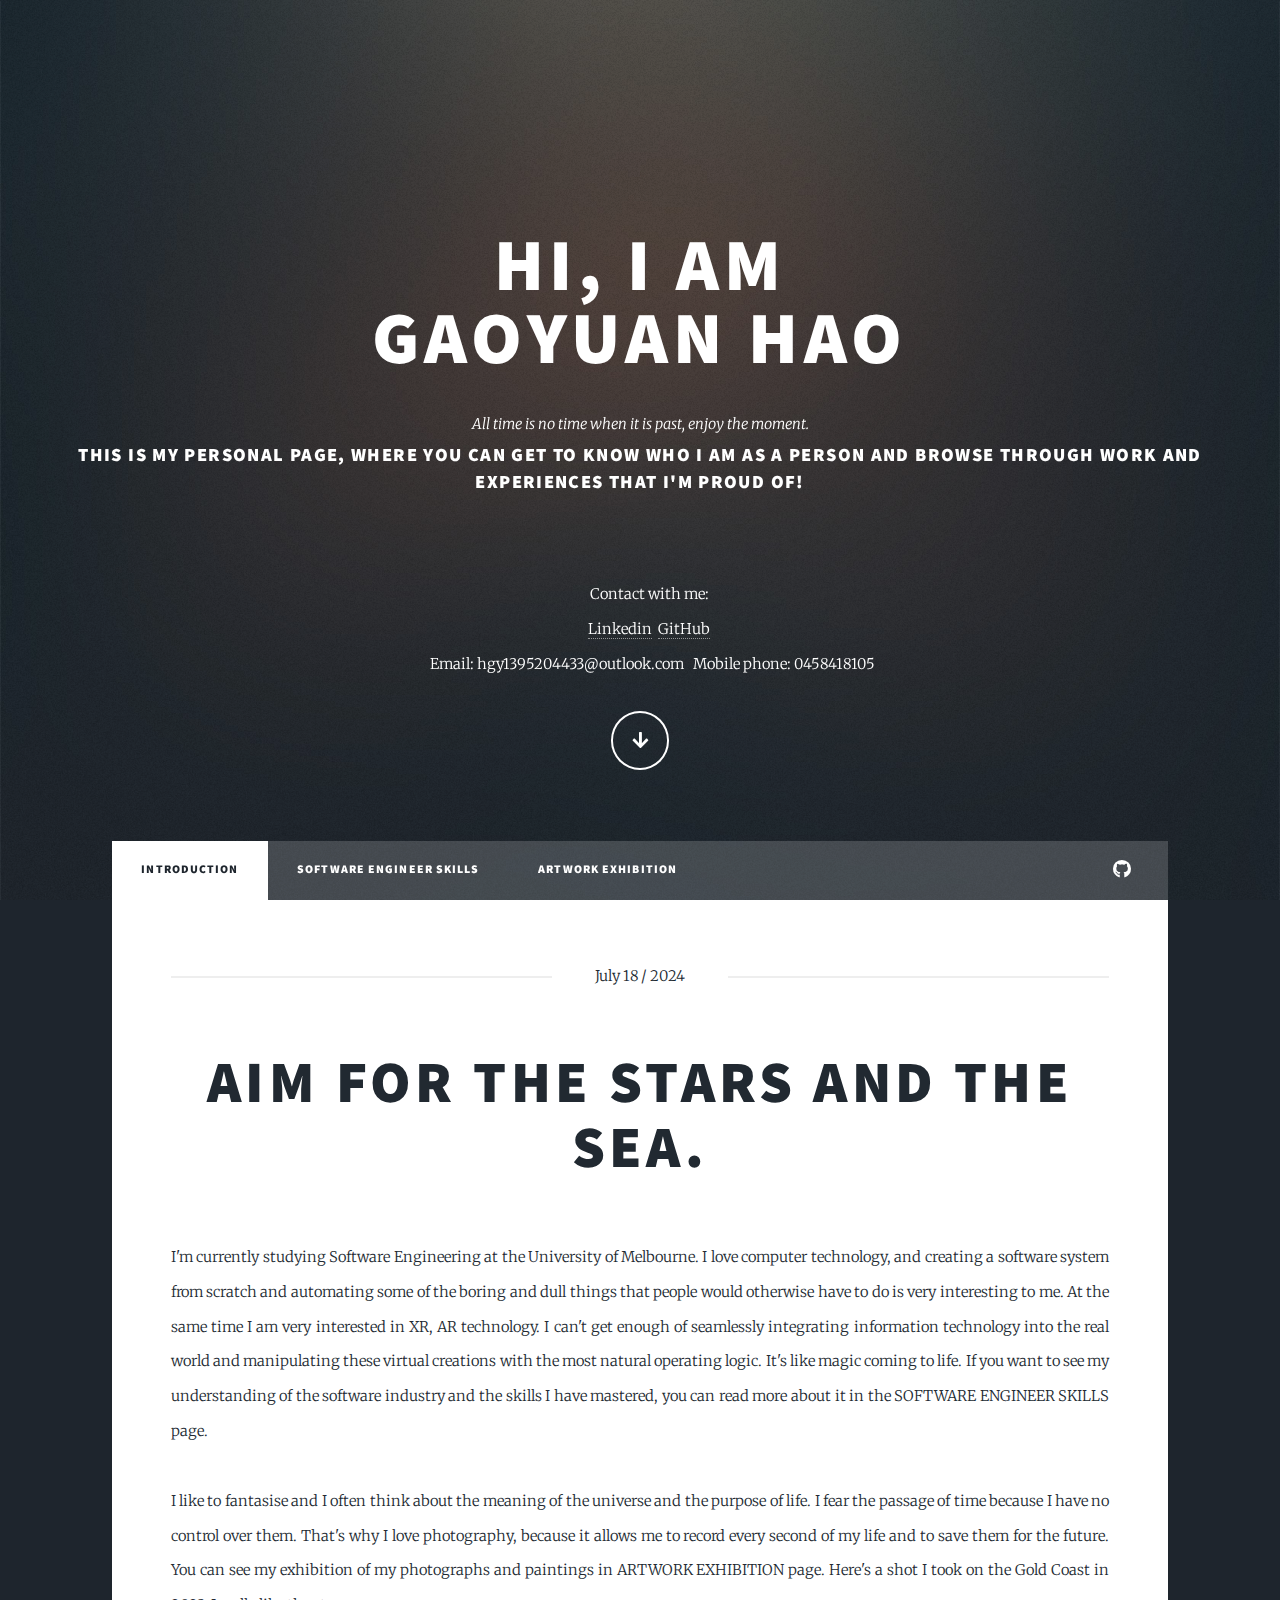
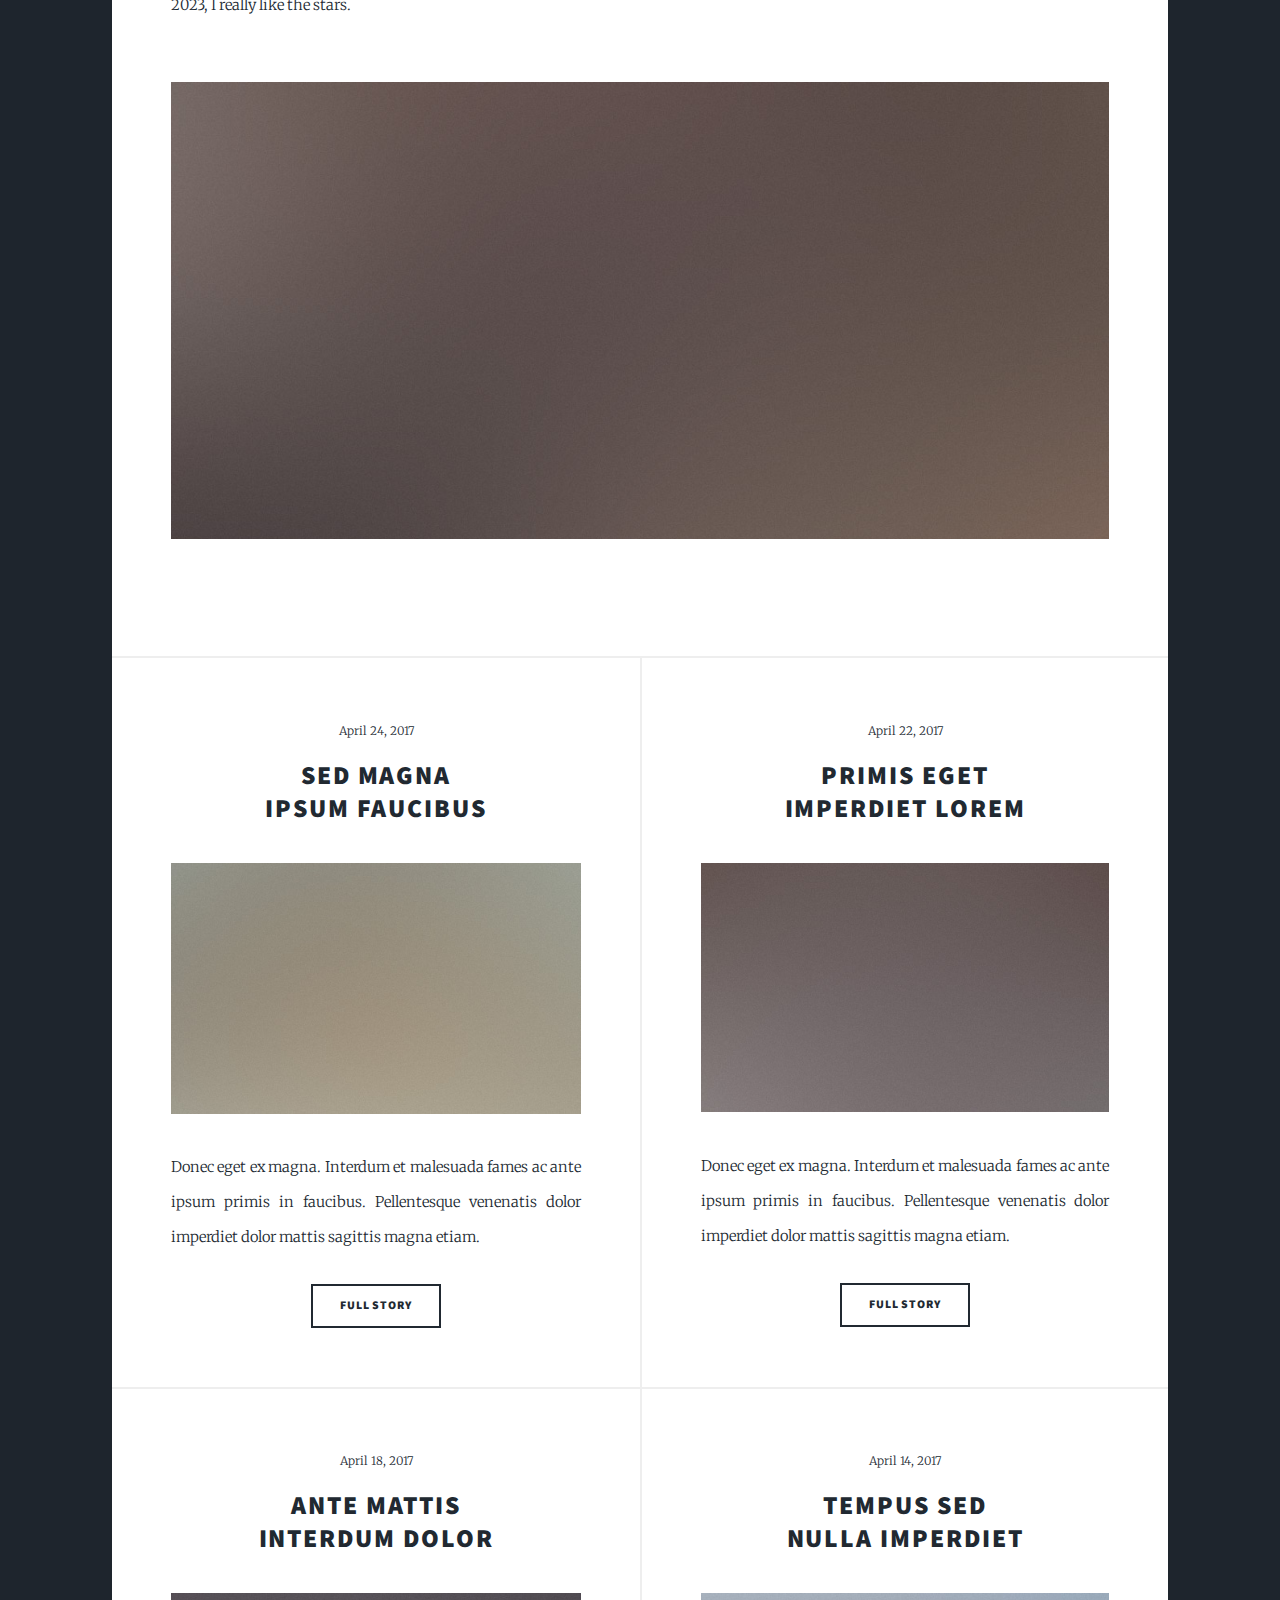
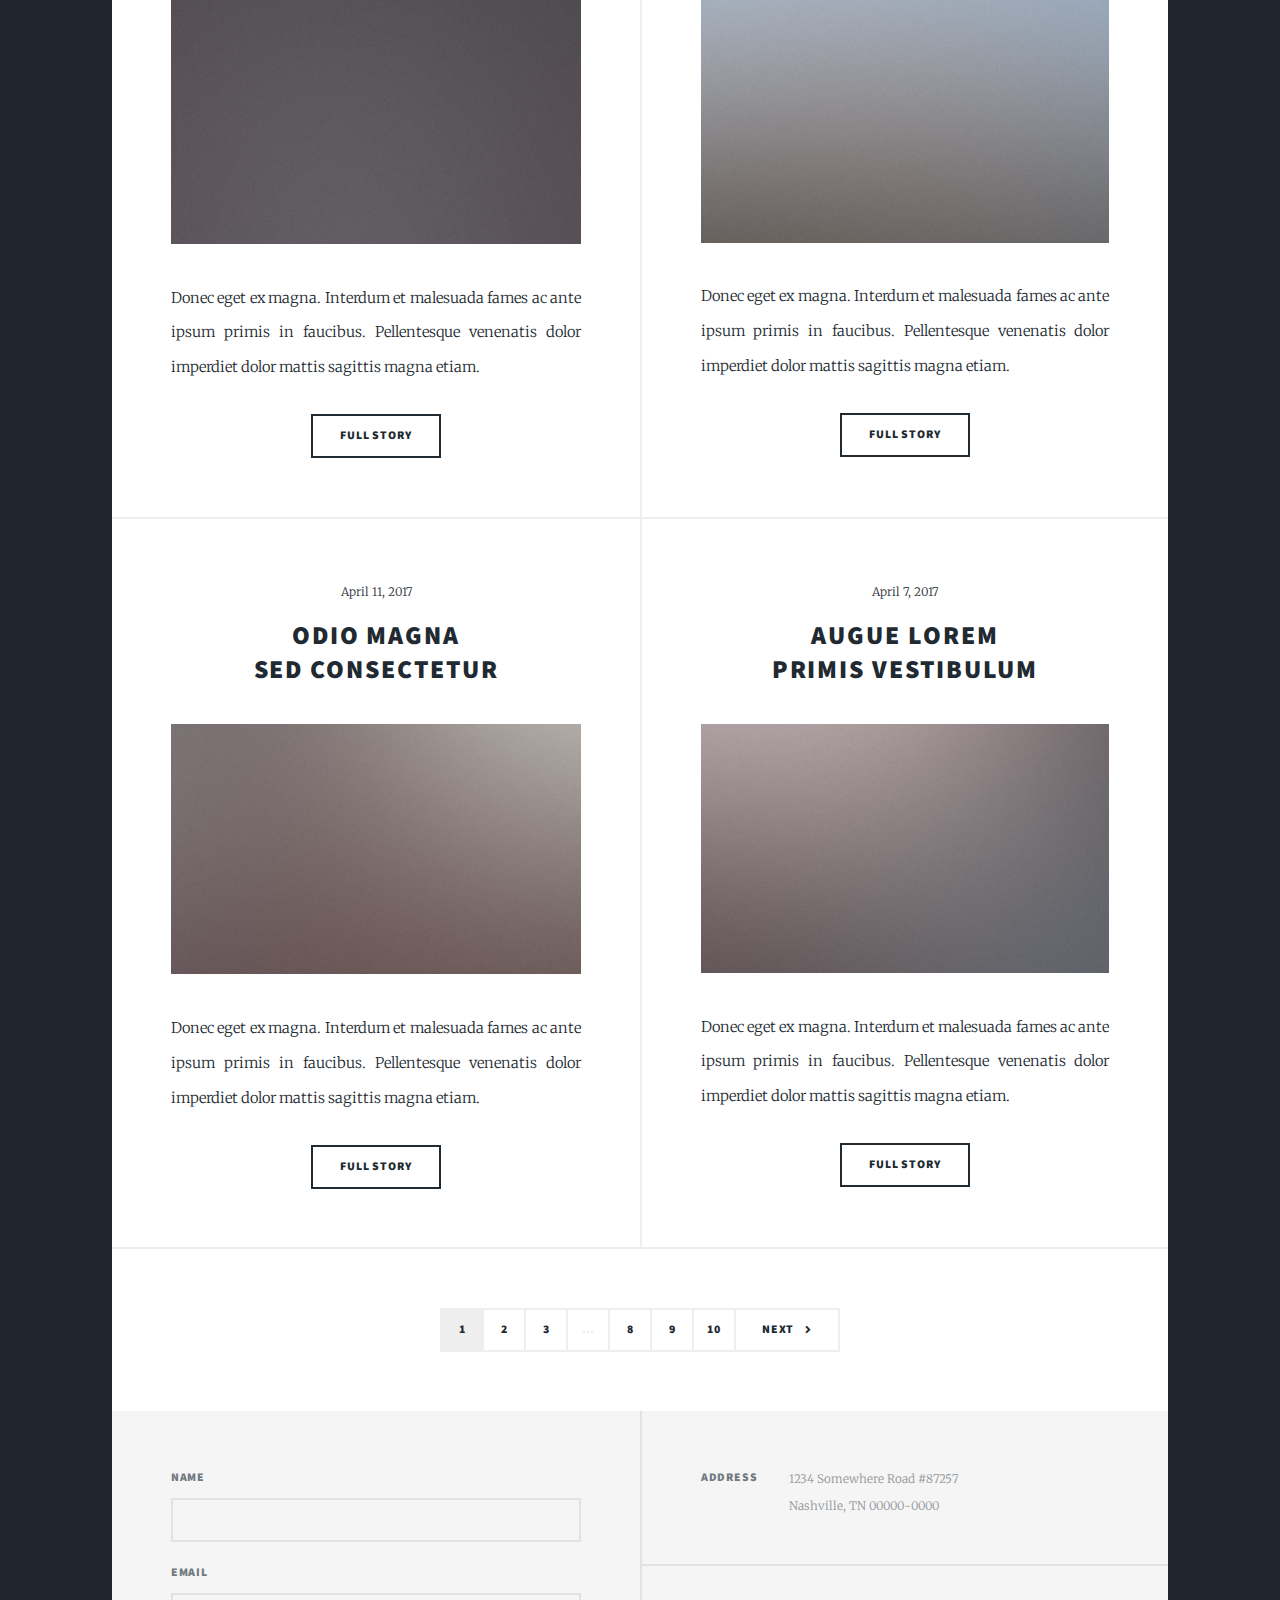
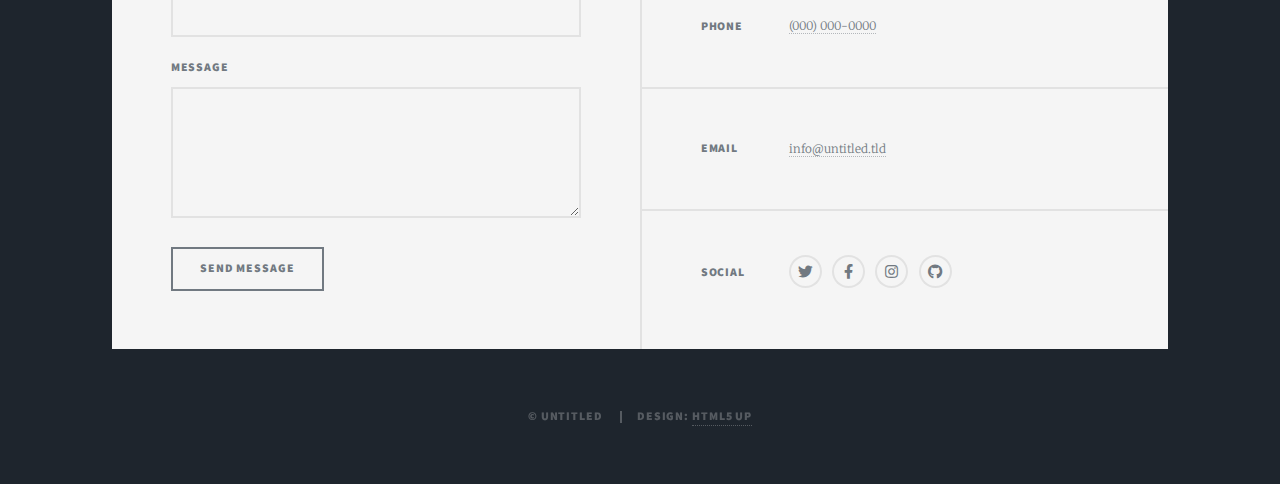
==== commit 0ce5e019: "edit home page" ====
--- a/index.html
+++ b/index.html
@@ -6,7 +6,7 @@
 -->
 <html>
   <head>
-    <title>Massively by HTML5 UP</title>
+    <title>Introduction for gaoyuanhao</title>
     <meta charset="utf-8" />
     <meta
       name="viewport"
@@ -23,17 +23,25 @@
       <!-- Intro -->
       <div id="intro">
         <h1>
-          Hello I'm<br />
+          Hi, I am<br />
           Gaoyuan Hao
         </h1>
-        <p>
-          a self-driven and disciplined individual passionate about infromation
-          technology and software development.
-          <a href="https://twitter.com/ajlkn">@ajlkn</a> for
-          <a href="https://html5up.net">HTML5 UP</a><br />
-          and released for free under the
-          <a href="https://html5up.net/license">Creative Commons license</a>.
-        </p>
+        <i> All time is no time when it is past, enjoy the moment. </i>
+        <h3>
+          This is my personal page, where you can get to know who I am as a
+          person and browse through work and experiences that I'm proud of!
+        </h3>
+        <h1></h1>
+        <h1></h1>
+        <ol>
+          Contact with me:
+          <br />
+          <a href="https://linkedin.com/in/gaoyuanhao666"> Linkedin</a
+          >&nbsp
+          <a href="https://github.com/BlueTriangleG">GitHub</a>
+          <br />
+          &nbsp Email: hgy1395204433@outlook.com &nbsp Mobile phone: 0458418105
+        </ol>
         <ul class="actions">
           <li>
             <a
@@ -47,18 +55,18 @@
 
       <!-- Header -->
       <header id="header">
-        <a href="index.html" class="logo">Massively</a>
+        <a href="index.html" class="logo">Introduction</a>
       </header>
 
       <!-- Nav -->
       <nav id="nav">
         <ul class="links">
-          <li class="active"><a href="index.html">This is Massively</a></li>
-          <li><a href="generic.html">Generic Page</a></li>
-          <li><a href="elements.html">Elements Reference</a></li>
+          <li class="active"><a href="index.html">Introduction</a></li>
+          <li><a href="generic.html">Software engineer skills</a></li>
+          <li><a href="elements.html">Artwork Exhibition</a></li>
         </ul>
         <ul class="icons">
-          <li>
+          <!-- <li>
             <a href="#" class="icon brands fa-twitter"
               ><span class="label">Twitter</span></a
             >
@@ -72,9 +80,11 @@
             <a href="#" class="icon brands fa-instagram"
               ><span class="label">Instagram</span></a
             >
-          </li>
+          </li> -->
           <li>
-            <a href="#" class="icon brands fa-github"
+            <a
+              href="https://github.com/BlueTriangleG"
+              class="icon brands fa-github"
               ><span class="label">GitHub</span></a
             >
           </li>
@@ -86,26 +96,35 @@
         <!-- Featured Post -->
         <article class="post featured">
           <header class="major">
-            <span class="date">April 25, 2017</span>
+            <span class="date">July 18 / 2024</span>
             <h2>
-              <a href="#"
-                >And this is a<br />
-                massive headline</a
-              >
+              Aim for the stars and the sea.
+              <a href="#"><br /> </a>
             </h2>
-            <p>
-              Aenean ornare velit lacus varius enim ullamcorper proin aliquam<br />
-              facilisis ante sed etiam magna interdum congue. Lorem ipsum
-              dolor<br />
-              amet nullam sed etiam veroeros.
-            </p>
           </header>
-          <a href="#" class="image main"
-            ><img src="images/pic01.jpg" alt=""
-          /></a>
-          <ul class="actions special">
-            <li><a href="#" class="button large">Full Story</a></li>
-          </ul>
+          <p>
+            I'm currently studying Software Engineering at the University of
+            Melbourne. I love computer technology, and creating a software
+            system from scratch and automating some of the boring and dull
+            things that people would otherwise have to do is very interesting to
+            me. At the same time I am very interested in XR, AR technology. I
+            can't get enough of seamlessly integrating information technology
+            into the real world and manipulating these virtual creations with
+            the most natural operating logic. It's like magic coming to life. If
+            you want to see my understanding of the software industry and the
+            skills I have mastered, you can read more about it in the SOFTWARE
+            ENGINEER SKILLS page.<br />
+            <br />
+
+            I like to fantasise and I often think about the meaning of the
+            universe and the purpose of life. I fear the passage of time because
+            I have no control over them. That's why I love photography, because
+            it allows me to record every second of my life and to save them for
+            the future. You can see my exhibition of my photographs and
+            paintings in ARTWORK EXHIBITION page. Here's a shot I took on the
+            Gold Coast in 2023, I really like the stars.
+          </p>
+          <a class="image main"><img src="images/pic01.jpg" alt="" /></a>
         </article>
 
         <!-- Posts -->
--- a/assets/css/main.css
+++ b/assets/css/main.css
@@ -1,5 +1,5 @@
 @import url(fontawesome-all.min.css);
-@import url("https://fonts.googleapis.com/css?family=Merriweather:300,700,300italic,700italic|Source+Sans+Pro:900");
+@import url('https://fonts.googleapis.com/css?family=Merriweather:300,700,300italic,700italic|Source+Sans+Pro:900');
 
 /*
 	Massively by HTML5 UP
@@ -7,4683 +7,4802 @@
 	Free for personal and commercial use under the CCA 3.0 license (html5up.net/license)
 */
 
-html, body, div, span, applet, object,
-iframe, h1, h2, h3, h4, h5, h6, p, blockquote,
-pre, a, abbr, acronym, address, big, cite,
-code, del, dfn, em, img, ins, kbd, q, s, samp,
-small, strike, strong, sub, sup, tt, var, b,
-u, i, center, dl, dt, dd, ol, ul, li, fieldset,
-form, label, legend, table, caption, tbody,
-tfoot, thead, tr, th, td, article, aside,
-canvas, details, embed, figure, figcaption,
-footer, header, hgroup, menu, nav, output, ruby,
-section, summary, time, mark, audio, video {
-	margin: 0;
-	padding: 0;
-	border: 0;
-	font-size: 100%;
-	font: inherit;
-	vertical-align: baseline;}
-
-article, aside, details, figcaption, figure,
-footer, header, hgroup, menu, nav, section {
-	display: block;}
+html,
+body,
+div,
+span,
+applet,
+object,
+iframe,
+h1,
+h2,
+h3,
+h4,
+h5,
+h6,
+p,
+blockquote,
+pre,
+a,
+abbr,
+acronym,
+address,
+big,
+cite,
+code,
+del,
+dfn,
+em,
+img,
+ins,
+kbd,
+q,
+s,
+samp,
+small,
+strike,
+strong,
+sub,
+sup,
+tt,
+var,
+b,
+u,
+i,
+center,
+dl,
+dt,
+dd,
+ol,
+ul,
+li,
+fieldset,
+form,
+label,
+legend,
+table,
+caption,
+tbody,
+tfoot,
+thead,
+tr,
+th,
+td,
+article,
+aside,
+canvas,
+details,
+embed,
+figure,
+figcaption,
+footer,
+header,
+hgroup,
+menu,
+nav,
+output,
+ruby,
+section,
+summary,
+time,
+mark,
+audio,
+video {
+  margin: 0;
+  padding: 0;
+  border: 0;
+  font-size: 100%;
+  font: inherit;
+  vertical-align: baseline;
+}
+
+article,
+aside,
+details,
+figcaption,
+figure,
+footer,
+header,
+hgroup,
+menu,
+nav,
+section {
+  display: block;
+}
 
 body {
-	line-height: 1;
-}
-
-ol, ul {
-	list-style: none;
-}
-
-blockquote, q {
-	quotes: none;
-}
-
-	blockquote:before, blockquote:after, q:before, q:after {
-		content: '';
-		content: none;
-	}
+  line-height: 1;
+}
+
+ol,
+ul {
+  list-style: none;
+}
+
+blockquote,
+q {
+  quotes: none;
+}
+
+blockquote:before,
+blockquote:after,
+q:before,
+q:after {
+  content: '';
+  content: none;
+}
 
 table {
-	border-collapse: collapse;
-	border-spacing: 0;
+  border-collapse: collapse;
+  border-spacing: 0;
 }
 
 body {
-	-webkit-text-size-adjust: none;
+  -webkit-text-size-adjust: none;
 }
 
 mark {
-	background-color: transparent;
-	color: inherit;
+  background-color: transparent;
+  color: inherit;
 }
 
 input::-moz-focus-inner {
-	border: 0;
-	padding: 0;
-}
-
-input, select, textarea {
-	-moz-appearance: none;
-	-webkit-appearance: none;
-	-ms-appearance: none;
-	appearance: none;
+  border: 0;
+  padding: 0;
+}
+
+input,
+select,
+textarea {
+  -moz-appearance: none;
+  -webkit-appearance: none;
+  -ms-appearance: none;
+  appearance: none;
 }
 
 /* Basic */
 
-	@-ms-viewport {
-		width: device-width;
-	}
-
-	body {
-		-ms-overflow-style: scrollbar;
-	}
-
-	@media screen and (max-width: 480px) {
-
-		html, body {
-			min-width: 320px;
-		}
-
-	}
-
-	html {
-		box-sizing: border-box;
-	}
-
-	*, *:before, *:after {
-		box-sizing: inherit;
-	}
-
-	body {
-		background-color: #1e252d;
-	}
-
-		body.is-preload *, body.is-preload *:before, body.is-preload *:after {
-			-moz-animation: none !important;
-			-webkit-animation: none !important;
-			-ms-animation: none !important;
-			animation: none !important;
-			-moz-transition: none !important;
-			-webkit-transition: none !important;
-			-ms-transition: none !important;
-			transition: none !important;
-		}
+@-ms-viewport {
+  width: device-width;
+}
+
+body {
+  -ms-overflow-style: scrollbar;
+}
+
+@media screen and (max-width: 480px) {
+  html,
+  body {
+    min-width: 320px;
+  }
+}
+
+html {
+  box-sizing: border-box;
+}
+
+*,
+*:before,
+*:after {
+  box-sizing: inherit;
+}
+
+body {
+  background-color: #1e252d;
+}
+
+body.is-preload *,
+body.is-preload *:before,
+body.is-preload *:after {
+  -moz-animation: none !important;
+  -webkit-animation: none !important;
+  -ms-animation: none !important;
+  animation: none !important;
+  -moz-transition: none !important;
+  -webkit-transition: none !important;
+  -ms-transition: none !important;
+  transition: none !important;
+}
 
 /* Type */
 
-	html {
-		font-size: 16pt;
-	}
-
-		@media screen and (max-width: 1680px) {
-
-			html {
-				font-size: 12pt;
-			}
-
-		}
-
-		@media screen and (max-width: 1280px) {
-
-			html {
-				font-size: 11pt;
-			}
-
-		}
-
-		@media screen and (max-width: 360px) {
-
-			html {
-				font-size: 10pt;
-			}
-
-		}
-
-	body {
-		color: #212931;
-	}
-
-	body, input, select, textarea {
-		font-family: "Merriweather", Georgia, serif;
-		font-weight: 300;
-		font-size: 1rem;
-		line-height: 2.375;
-	}
-
-	a {
-		-moz-transition: color 0.2s ease-in-out, background-color 0.2s ease-in-out, border-color 0.2s ease-in-out, box-shadow 0.2s ease-in-out;
-		-webkit-transition: color 0.2s ease-in-out, background-color 0.2s ease-in-out, border-color 0.2s ease-in-out, box-shadow 0.2s ease-in-out;
-		-ms-transition: color 0.2s ease-in-out, background-color 0.2s ease-in-out, border-color 0.2s ease-in-out, box-shadow 0.2s ease-in-out;
-		transition: color 0.2s ease-in-out, background-color 0.2s ease-in-out, border-color 0.2s ease-in-out, box-shadow 0.2s ease-in-out;
-		border-bottom: dotted 1px;
-		text-decoration: none;
-	}
-
-		a:hover {
-			border-bottom-color: transparent;
-		}
-
-	strong, b {
-		font-weight: 600;
-	}
-
-	em, i {
-		font-style: italic;
-	}
-
-	p {
-		text-align: justify;
-		margin: 0 0 2rem 0;
-	}
-
-	h1, h2, h3, h4, h5, h6 {
-		font-family: "Source Sans Pro", Helvetica, sans-serif;
-		font-weight: 900;
-		line-height: 1.5;
-		letter-spacing: 0.075em;
-		text-transform: uppercase;
-		margin: 0 0 1rem 0;
-	}
-
-		h1 a, h2 a, h3 a, h4 a, h5 a, h6 a {
-			border-bottom: 0;
-			color: inherit;
-			text-decoration: none;
-		}
-
-	h1 {
-		font-size: 4rem;
-		line-height: 1.1;
-		margin: 0 0 2rem 0;
-	}
-
-	h2 {
-		font-size: 1.75rem;
-		line-height: 1.3;
-		margin: 0 0 1.5rem 0;
-	}
-
-	h3 {
-		font-size: 1.25rem;
-		margin: 0 0 1.5rem 0;
-	}
-
-	h4 {
-		font-size: 1rem;
-	}
-
-	h5 {
-		font-size: 0.9rem;
-	}
-
-	h6 {
-		font-size: 0.8rem;
-	}
-
-	sub {
-		font-size: 0.8rem;
-		position: relative;
-		top: 0.5rem;
-	}
-
-	sup {
-		font-size: 0.8rem;
-		position: relative;
-		top: -0.5rem;
-	}
-
-	blockquote {
-		border-left: solid 4px;
-		font-style: italic;
-		margin: 0 0 2rem 0;
-		padding: 0.5rem 0 0.5rem 2rem;
-	}
-
-	code {
-		border: solid 2px;
-		font-family: "Courier New", monospace;
-		font-size: 0.9rem;
-		margin: 0 0.25rem;
-		padding: 0.25rem 0.65rem;
-	}
-
-	pre {
-		-webkit-overflow-scrolling: touch;
-		font-family: "Courier New", monospace;
-		font-size: 0.9rem;
-		margin: 0 0 2rem 0;
-	}
-
-		pre code {
-			display: block;
-			line-height: 1.75;
-			padding: 1rem 1.5rem;
-			overflow-x: auto;
-		}
-
-	hr {
-		border: 0;
-		border-bottom: solid 2px;
-		margin: 3rem 0;
-	}
-
-		hr.major {
-			margin: 5rem 0;
-		}
-
-	.align-left {
-		text-align: left;
-	}
-
-	.align-center {
-		text-align: center;
-	}
-
-	.align-right {
-		text-align: right;
-	}
-
-	input, select, textarea {
-		color: #212931;
-	}
-
-	a {
-		color: #212931;
-		border-bottom-color: rgba(33, 41, 49, 0.5);
-	}
-
-		a:hover {
-			border-bottom-color: transparent;
-			color: #18bfef !important;
-		}
-
-	strong, b {
-		color: #212931;
-	}
-
-	h1, h2, h3, h4, h5, h6 {
-		color: #212931;
-	}
-
-	blockquote {
-		border-left-color: #eeeeee;
-	}
-
-	code {
-		background: rgba(220, 220, 220, 0.25);
-		border-color: #eeeeee;
-	}
-
-	hr {
-		border-bottom-color: #eeeeee;
-	}
+html {
+  font-size: 16pt;
+}
+
+@media screen and (max-width: 1680px) {
+  html {
+    font-size: 12pt;
+  }
+}
+
+@media screen and (max-width: 1280px) {
+  html {
+    font-size: 11pt;
+  }
+}
+
+@media screen and (max-width: 360px) {
+  html {
+    font-size: 10pt;
+  }
+}
+
+body {
+  color: #212931;
+}
+
+body,
+input,
+select,
+textarea {
+  font-family: 'Merriweather', Georgia, serif;
+  font-weight: 300;
+  font-size: 1rem;
+  line-height: 2.375;
+}
+
+a {
+  -moz-transition: color 0.2s ease-in-out, background-color 0.2s ease-in-out,
+    border-color 0.2s ease-in-out, box-shadow 0.2s ease-in-out;
+  -webkit-transition: color 0.2s ease-in-out, background-color 0.2s ease-in-out,
+    border-color 0.2s ease-in-out, box-shadow 0.2s ease-in-out;
+  -ms-transition: color 0.2s ease-in-out, background-color 0.2s ease-in-out,
+    border-color 0.2s ease-in-out, box-shadow 0.2s ease-in-out;
+  transition: color 0.2s ease-in-out, background-color 0.2s ease-in-out,
+    border-color 0.2s ease-in-out, box-shadow 0.2s ease-in-out;
+  border-bottom: dotted 1px;
+  text-decoration: none;
+}
+
+a:hover {
+  border-bottom-color: transparent;
+}
+
+strong,
+b {
+  font-weight: 600;
+}
+
+em,
+i {
+  font-style: italic;
+}
+
+p {
+  text-align: justify;
+  margin: 0 0 2rem 0;
+}
+
+h1,
+h2,
+h3,
+h4,
+h5,
+h6 {
+  font-family: 'Source Sans Pro', Helvetica, sans-serif;
+  font-weight: 900;
+  line-height: 1.5;
+  letter-spacing: 0.075em;
+  text-transform: uppercase;
+  margin: 0 0 1rem 0;
+}
+
+h1 a,
+h2 a,
+h3 a,
+h4 a,
+h5 a,
+h6 a {
+  border-bottom: 0;
+  color: inherit;
+  text-decoration: none;
+}
+
+h1 {
+  font-size: 4rem;
+  line-height: 1.1;
+  margin: 0 0 2rem 0;
+}
+
+h2 {
+  font-size: 1.75rem;
+  line-height: 1.3;
+  margin: 0 0 1.5rem 0;
+}
+
+h3 {
+  font-size: 1.25rem;
+  margin: 0 0 1.5rem 0;
+}
+
+h4 {
+  font-size: 1rem;
+}
+
+h5 {
+  font-size: 0.9rem;
+}
+
+h6 {
+  font-size: 0.8rem;
+}
+
+sub {
+  font-size: 0.8rem;
+  position: relative;
+  top: 0.5rem;
+}
+
+sup {
+  font-size: 0.8rem;
+  position: relative;
+  top: -0.5rem;
+}
+
+blockquote {
+  border-left: solid 4px;
+  font-style: italic;
+  margin: 0 0 2rem 0;
+  padding: 0.5rem 0 0.5rem 2rem;
+}
+
+code {
+  border: solid 2px;
+  font-family: 'Courier New', monospace;
+  font-size: 0.9rem;
+  margin: 0 0.25rem;
+  padding: 0.25rem 0.65rem;
+}
+
+pre {
+  -webkit-overflow-scrolling: touch;
+  font-family: 'Courier New', monospace;
+  font-size: 0.9rem;
+  margin: 0 0 2rem 0;
+}
+
+pre code {
+  display: block;
+  line-height: 1.75;
+  padding: 1rem 1.5rem;
+  overflow-x: auto;
+}
+
+hr {
+  border: 0;
+  border-bottom: solid 2px;
+  margin: 3rem 0;
+}
+
+hr.major {
+  margin: 5rem 0;
+}
+
+.align-left {
+  text-align: left;
+}
+
+.align-center {
+  text-align: center;
+}
+
+.align-right {
+  text-align: right;
+}
+
+input,
+select,
+textarea {
+  color: #212931;
+}
+
+a {
+  color: #212931;
+  border-bottom-color: rgba(33, 41, 49, 0.5);
+}
+
+a:hover {
+  border-bottom-color: transparent;
+  color: #18bfef !important;
+}
+
+strong,
+b {
+  color: #212931;
+}
+
+h1,
+h2,
+h3,
+h4,
+h5,
+h6 {
+  color: #212931;
+}
+
+blockquote {
+  border-left-color: #eeeeee;
+}
+
+code {
+  background: rgba(220, 220, 220, 0.25);
+  border-color: #eeeeee;
+}
+
+hr {
+  border-bottom-color: #eeeeee;
+}
 
 /* Row */
 
-	.row {
-		display: flex;
-		flex-wrap: wrap;
-		box-sizing: border-box;
-		align-items: stretch;
-	}
-
-		.row > * {
-			box-sizing: border-box;
-		}
-
-		.row.gtr-uniform > * > :last-child {
-			margin-bottom: 0;
-		}
-
-		.row.aln-left {
-			justify-content: flex-start;
-		}
-
-		.row.aln-center {
-			justify-content: center;
-		}
-
-		.row.aln-right {
-			justify-content: flex-end;
-		}
-
-		.row.aln-top {
-			align-items: flex-start;
-		}
-
-		.row.aln-middle {
-			align-items: center;
-		}
-
-		.row.aln-bottom {
-			align-items: flex-end;
-		}
-
-		.row > .imp {
-			order: -1;
-		}
-
-		.row > .col-1 {
-			width: 8.33333%;
-		}
-
-		.row > .off-1 {
-			margin-left: 8.33333%;
-		}
-
-		.row > .col-2 {
-			width: 16.66667%;
-		}
-
-		.row > .off-2 {
-			margin-left: 16.66667%;
-		}
-
-		.row > .col-3 {
-			width: 25%;
-		}
-
-		.row > .off-3 {
-			margin-left: 25%;
-		}
-
-		.row > .col-4 {
-			width: 33.33333%;
-		}
-
-		.row > .off-4 {
-			margin-left: 33.33333%;
-		}
-
-		.row > .col-5 {
-			width: 41.66667%;
-		}
-
-		.row > .off-5 {
-			margin-left: 41.66667%;
-		}
-
-		.row > .col-6 {
-			width: 50%;
-		}
-
-		.row > .off-6 {
-			margin-left: 50%;
-		}
-
-		.row > .col-7 {
-			width: 58.33333%;
-		}
-
-		.row > .off-7 {
-			margin-left: 58.33333%;
-		}
-
-		.row > .col-8 {
-			width: 66.66667%;
-		}
-
-		.row > .off-8 {
-			margin-left: 66.66667%;
-		}
-
-		.row > .col-9 {
-			width: 75%;
-		}
-
-		.row > .off-9 {
-			margin-left: 75%;
-		}
-
-		.row > .col-10 {
-			width: 83.33333%;
-		}
-
-		.row > .off-10 {
-			margin-left: 83.33333%;
-		}
-
-		.row > .col-11 {
-			width: 91.66667%;
-		}
-
-		.row > .off-11 {
-			margin-left: 91.66667%;
-		}
-
-		.row > .col-12 {
-			width: 100%;
-		}
-
-		.row > .off-12 {
-			margin-left: 100%;
-		}
-
-		.row.gtr-0 {
-			margin-top: 0;
-			margin-left: 0rem;
-		}
-
-			.row.gtr-0 > * {
-				padding: 0 0 0 0rem;
-			}
-
-			.row.gtr-0.gtr-uniform {
-				margin-top: 0rem;
-			}
-
-				.row.gtr-0.gtr-uniform > * {
-					padding-top: 0rem;
-				}
-
-		.row.gtr-25 {
-			margin-top: 0;
-			margin-left: -0.375rem;
-		}
-
-			.row.gtr-25 > * {
-				padding: 0 0 0 0.375rem;
-			}
-
-			.row.gtr-25.gtr-uniform {
-				margin-top: -0.375rem;
-			}
-
-				.row.gtr-25.gtr-uniform > * {
-					padding-top: 0.375rem;
-				}
-
-		.row.gtr-50 {
-			margin-top: 0;
-			margin-left: -0.75rem;
-		}
-
-			.row.gtr-50 > * {
-				padding: 0 0 0 0.75rem;
-			}
-
-			.row.gtr-50.gtr-uniform {
-				margin-top: -0.75rem;
-			}
-
-				.row.gtr-50.gtr-uniform > * {
-					padding-top: 0.75rem;
-				}
-
-		.row {
-			margin-top: 0;
-			margin-left: -1.5rem;
-		}
-
-			.row > * {
-				padding: 0 0 0 1.5rem;
-			}
-
-			.row.gtr-uniform {
-				margin-top: -1.5rem;
-			}
-
-				.row.gtr-uniform > * {
-					padding-top: 1.5rem;
-				}
-
-		.row.gtr-150 {
-			margin-top: 0;
-			margin-left: -2.25rem;
-		}
-
-			.row.gtr-150 > * {
-				padding: 0 0 0 2.25rem;
-			}
-
-			.row.gtr-150.gtr-uniform {
-				margin-top: -2.25rem;
-			}
-
-				.row.gtr-150.gtr-uniform > * {
-					padding-top: 2.25rem;
-				}
-
-		.row.gtr-200 {
-			margin-top: 0;
-			margin-left: -3rem;
-		}
-
-			.row.gtr-200 > * {
-				padding: 0 0 0 3rem;
-			}
-
-			.row.gtr-200.gtr-uniform {
-				margin-top: -3rem;
-			}
-
-				.row.gtr-200.gtr-uniform > * {
-					padding-top: 3rem;
-				}
-
-		@media screen and (max-width: 1680px) {
-
-			.row {
-				display: flex;
-				flex-wrap: wrap;
-				box-sizing: border-box;
-				align-items: stretch;
-			}
-
-				.row > * {
-					box-sizing: border-box;
-				}
-
-				.row.gtr-uniform > * > :last-child {
-					margin-bottom: 0;
-				}
-
-				.row.aln-left {
-					justify-content: flex-start;
-				}
-
-				.row.aln-center {
-					justify-content: center;
-				}
-
-				.row.aln-right {
-					justify-content: flex-end;
-				}
-
-				.row.aln-top {
-					align-items: flex-start;
-				}
-
-				.row.aln-middle {
-					align-items: center;
-				}
-
-				.row.aln-bottom {
-					align-items: flex-end;
-				}
-
-				.row > .imp-xlarge {
-					order: -1;
-				}
-
-				.row > .col-1-xlarge {
-					width: 8.33333%;
-				}
-
-				.row > .off-1-xlarge {
-					margin-left: 8.33333%;
-				}
-
-				.row > .col-2-xlarge {
-					width: 16.66667%;
-				}
-
-				.row > .off-2-xlarge {
-					margin-left: 16.66667%;
-				}
-
-				.row > .col-3-xlarge {
-					width: 25%;
-				}
-
-				.row > .off-3-xlarge {
-					margin-left: 25%;
-				}
-
-				.row > .col-4-xlarge {
-					width: 33.33333%;
-				}
-
-				.row > .off-4-xlarge {
-					margin-left: 33.33333%;
-				}
-
-				.row > .col-5-xlarge {
-					width: 41.66667%;
-				}
-
-				.row > .off-5-xlarge {
-					margin-left: 41.66667%;
-				}
-
-				.row > .col-6-xlarge {
-					width: 50%;
-				}
-
-				.row > .off-6-xlarge {
-					margin-left: 50%;
-				}
-
-				.row > .col-7-xlarge {
-					width: 58.33333%;
-				}
-
-				.row > .off-7-xlarge {
-					margin-left: 58.33333%;
-				}
-
-				.row > .col-8-xlarge {
-					width: 66.66667%;
-				}
-
-				.row > .off-8-xlarge {
-					margin-left: 66.66667%;
-				}
-
-				.row > .col-9-xlarge {
-					width: 75%;
-				}
-
-				.row > .off-9-xlarge {
-					margin-left: 75%;
-				}
-
-				.row > .col-10-xlarge {
-					width: 83.33333%;
-				}
-
-				.row > .off-10-xlarge {
-					margin-left: 83.33333%;
-				}
-
-				.row > .col-11-xlarge {
-					width: 91.66667%;
-				}
-
-				.row > .off-11-xlarge {
-					margin-left: 91.66667%;
-				}
-
-				.row > .col-12-xlarge {
-					width: 100%;
-				}
-
-				.row > .off-12-xlarge {
-					margin-left: 100%;
-				}
-
-				.row.gtr-0 {
-					margin-top: 0;
-					margin-left: 0rem;
-				}
-
-					.row.gtr-0 > * {
-						padding: 0 0 0 0rem;
-					}
-
-					.row.gtr-0.gtr-uniform {
-						margin-top: 0rem;
-					}
-
-						.row.gtr-0.gtr-uniform > * {
-							padding-top: 0rem;
-						}
-
-				.row.gtr-25 {
-					margin-top: 0;
-					margin-left: -0.375rem;
-				}
-
-					.row.gtr-25 > * {
-						padding: 0 0 0 0.375rem;
-					}
-
-					.row.gtr-25.gtr-uniform {
-						margin-top: -0.375rem;
-					}
-
-						.row.gtr-25.gtr-uniform > * {
-							padding-top: 0.375rem;
-						}
-
-				.row.gtr-50 {
-					margin-top: 0;
-					margin-left: -0.75rem;
-				}
-
-					.row.gtr-50 > * {
-						padding: 0 0 0 0.75rem;
-					}
-
-					.row.gtr-50.gtr-uniform {
-						margin-top: -0.75rem;
-					}
-
-						.row.gtr-50.gtr-uniform > * {
-							padding-top: 0.75rem;
-						}
-
-				.row {
-					margin-top: 0;
-					margin-left: -1.5rem;
-				}
-
-					.row > * {
-						padding: 0 0 0 1.5rem;
-					}
-
-					.row.gtr-uniform {
-						margin-top: -1.5rem;
-					}
-
-						.row.gtr-uniform > * {
-							padding-top: 1.5rem;
-						}
-
-				.row.gtr-150 {
-					margin-top: 0;
-					margin-left: -2.25rem;
-				}
-
-					.row.gtr-150 > * {
-						padding: 0 0 0 2.25rem;
-					}
-
-					.row.gtr-150.gtr-uniform {
-						margin-top: -2.25rem;
-					}
-
-						.row.gtr-150.gtr-uniform > * {
-							padding-top: 2.25rem;
-						}
-
-				.row.gtr-200 {
-					margin-top: 0;
-					margin-left: -3rem;
-				}
-
-					.row.gtr-200 > * {
-						padding: 0 0 0 3rem;
-					}
-
-					.row.gtr-200.gtr-uniform {
-						margin-top: -3rem;
-					}
-
-						.row.gtr-200.gtr-uniform > * {
-							padding-top: 3rem;
-						}
-
-		}
-
-		@media screen and (max-width: 1280px) {
-
-			.row {
-				display: flex;
-				flex-wrap: wrap;
-				box-sizing: border-box;
-				align-items: stretch;
-			}
-
-				.row > * {
-					box-sizing: border-box;
-				}
-
-				.row.gtr-uniform > * > :last-child {
-					margin-bottom: 0;
-				}
-
-				.row.aln-left {
-					justify-content: flex-start;
-				}
-
-				.row.aln-center {
-					justify-content: center;
-				}
-
-				.row.aln-right {
-					justify-content: flex-end;
-				}
-
-				.row.aln-top {
-					align-items: flex-start;
-				}
-
-				.row.aln-middle {
-					align-items: center;
-				}
-
-				.row.aln-bottom {
-					align-items: flex-end;
-				}
-
-				.row > .imp-large {
-					order: -1;
-				}
-
-				.row > .col-1-large {
-					width: 8.33333%;
-				}
-
-				.row > .off-1-large {
-					margin-left: 8.33333%;
-				}
-
-				.row > .col-2-large {
-					width: 16.66667%;
-				}
-
-				.row > .off-2-large {
-					margin-left: 16.66667%;
-				}
-
-				.row > .col-3-large {
-					width: 25%;
-				}
-
-				.row > .off-3-large {
-					margin-left: 25%;
-				}
-
-				.row > .col-4-large {
-					width: 33.33333%;
-				}
-
-				.row > .off-4-large {
-					margin-left: 33.33333%;
-				}
-
-				.row > .col-5-large {
-					width: 41.66667%;
-				}
-
-				.row > .off-5-large {
-					margin-left: 41.66667%;
-				}
-
-				.row > .col-6-large {
-					width: 50%;
-				}
-
-				.row > .off-6-large {
-					margin-left: 50%;
-				}
-
-				.row > .col-7-large {
-					width: 58.33333%;
-				}
-
-				.row > .off-7-large {
-					margin-left: 58.33333%;
-				}
-
-				.row > .col-8-large {
-					width: 66.66667%;
-				}
-
-				.row > .off-8-large {
-					margin-left: 66.66667%;
-				}
-
-				.row > .col-9-large {
-					width: 75%;
-				}
-
-				.row > .off-9-large {
-					margin-left: 75%;
-				}
-
-				.row > .col-10-large {
-					width: 83.33333%;
-				}
-
-				.row > .off-10-large {
-					margin-left: 83.33333%;
-				}
-
-				.row > .col-11-large {
-					width: 91.66667%;
-				}
-
-				.row > .off-11-large {
-					margin-left: 91.66667%;
-				}
-
-				.row > .col-12-large {
-					width: 100%;
-				}
-
-				.row > .off-12-large {
-					margin-left: 100%;
-				}
-
-				.row.gtr-0 {
-					margin-top: 0;
-					margin-left: 0rem;
-				}
-
-					.row.gtr-0 > * {
-						padding: 0 0 0 0rem;
-					}
-
-					.row.gtr-0.gtr-uniform {
-						margin-top: 0rem;
-					}
-
-						.row.gtr-0.gtr-uniform > * {
-							padding-top: 0rem;
-						}
-
-				.row.gtr-25 {
-					margin-top: 0;
-					margin-left: -0.375rem;
-				}
-
-					.row.gtr-25 > * {
-						padding: 0 0 0 0.375rem;
-					}
-
-					.row.gtr-25.gtr-uniform {
-						margin-top: -0.375rem;
-					}
-
-						.row.gtr-25.gtr-uniform > * {
-							padding-top: 0.375rem;
-						}
-
-				.row.gtr-50 {
-					margin-top: 0;
-					margin-left: -0.75rem;
-				}
-
-					.row.gtr-50 > * {
-						padding: 0 0 0 0.75rem;
-					}
-
-					.row.gtr-50.gtr-uniform {
-						margin-top: -0.75rem;
-					}
-
-						.row.gtr-50.gtr-uniform > * {
-							padding-top: 0.75rem;
-						}
-
-				.row {
-					margin-top: 0;
-					margin-left: -1.5rem;
-				}
-
-					.row > * {
-						padding: 0 0 0 1.5rem;
-					}
-
-					.row.gtr-uniform {
-						margin-top: -1.5rem;
-					}
-
-						.row.gtr-uniform > * {
-							padding-top: 1.5rem;
-						}
-
-				.row.gtr-150 {
-					margin-top: 0;
-					margin-left: -2.25rem;
-				}
-
-					.row.gtr-150 > * {
-						padding: 0 0 0 2.25rem;
-					}
-
-					.row.gtr-150.gtr-uniform {
-						margin-top: -2.25rem;
-					}
-
-						.row.gtr-150.gtr-uniform > * {
-							padding-top: 2.25rem;
-						}
-
-				.row.gtr-200 {
-					margin-top: 0;
-					margin-left: -3rem;
-				}
-
-					.row.gtr-200 > * {
-						padding: 0 0 0 3rem;
-					}
-
-					.row.gtr-200.gtr-uniform {
-						margin-top: -3rem;
-					}
-
-						.row.gtr-200.gtr-uniform > * {
-							padding-top: 3rem;
-						}
-
-		}
-
-		@media screen and (max-width: 980px) {
-
-			.row {
-				display: flex;
-				flex-wrap: wrap;
-				box-sizing: border-box;
-				align-items: stretch;
-			}
-
-				.row > * {
-					box-sizing: border-box;
-				}
-
-				.row.gtr-uniform > * > :last-child {
-					margin-bottom: 0;
-				}
-
-				.row.aln-left {
-					justify-content: flex-start;
-				}
-
-				.row.aln-center {
-					justify-content: center;
-				}
-
-				.row.aln-right {
-					justify-content: flex-end;
-				}
-
-				.row.aln-top {
-					align-items: flex-start;
-				}
-
-				.row.aln-middle {
-					align-items: center;
-				}
-
-				.row.aln-bottom {
-					align-items: flex-end;
-				}
-
-				.row > .imp-medium {
-					order: -1;
-				}
-
-				.row > .col-1-medium {
-					width: 8.33333%;
-				}
-
-				.row > .off-1-medium {
-					margin-left: 8.33333%;
-				}
-
-				.row > .col-2-medium {
-					width: 16.66667%;
-				}
-
-				.row > .off-2-medium {
-					margin-left: 16.66667%;
-				}
-
-				.row > .col-3-medium {
-					width: 25%;
-				}
-
-				.row > .off-3-medium {
-					margin-left: 25%;
-				}
-
-				.row > .col-4-medium {
-					width: 33.33333%;
-				}
-
-				.row > .off-4-medium {
-					margin-left: 33.33333%;
-				}
-
-				.row > .col-5-medium {
-					width: 41.66667%;
-				}
-
-				.row > .off-5-medium {
-					margin-left: 41.66667%;
-				}
-
-				.row > .col-6-medium {
-					width: 50%;
-				}
-
-				.row > .off-6-medium {
-					margin-left: 50%;
-				}
-
-				.row > .col-7-medium {
-					width: 58.33333%;
-				}
-
-				.row > .off-7-medium {
-					margin-left: 58.33333%;
-				}
-
-				.row > .col-8-medium {
-					width: 66.66667%;
-				}
-
-				.row > .off-8-medium {
-					margin-left: 66.66667%;
-				}
-
-				.row > .col-9-medium {
-					width: 75%;
-				}
-
-				.row > .off-9-medium {
-					margin-left: 75%;
-				}
-
-				.row > .col-10-medium {
-					width: 83.33333%;
-				}
-
-				.row > .off-10-medium {
-					margin-left: 83.33333%;
-				}
-
-				.row > .col-11-medium {
-					width: 91.66667%;
-				}
-
-				.row > .off-11-medium {
-					margin-left: 91.66667%;
-				}
-
-				.row > .col-12-medium {
-					width: 100%;
-				}
-
-				.row > .off-12-medium {
-					margin-left: 100%;
-				}
-
-				.row.gtr-0 {
-					margin-top: 0;
-					margin-left: 0rem;
-				}
-
-					.row.gtr-0 > * {
-						padding: 0 0 0 0rem;
-					}
-
-					.row.gtr-0.gtr-uniform {
-						margin-top: 0rem;
-					}
-
-						.row.gtr-0.gtr-uniform > * {
-							padding-top: 0rem;
-						}
-
-				.row.gtr-25 {
-					margin-top: 0;
-					margin-left: -0.375rem;
-				}
-
-					.row.gtr-25 > * {
-						padding: 0 0 0 0.375rem;
-					}
-
-					.row.gtr-25.gtr-uniform {
-						margin-top: -0.375rem;
-					}
-
-						.row.gtr-25.gtr-uniform > * {
-							padding-top: 0.375rem;
-						}
-
-				.row.gtr-50 {
-					margin-top: 0;
-					margin-left: -0.75rem;
-				}
-
-					.row.gtr-50 > * {
-						padding: 0 0 0 0.75rem;
-					}
-
-					.row.gtr-50.gtr-uniform {
-						margin-top: -0.75rem;
-					}
-
-						.row.gtr-50.gtr-uniform > * {
-							padding-top: 0.75rem;
-						}
-
-				.row {
-					margin-top: 0;
-					margin-left: -1.5rem;
-				}
-
-					.row > * {
-						padding: 0 0 0 1.5rem;
-					}
-
-					.row.gtr-uniform {
-						margin-top: -1.5rem;
-					}
-
-						.row.gtr-uniform > * {
-							padding-top: 1.5rem;
-						}
-
-				.row.gtr-150 {
-					margin-top: 0;
-					margin-left: -2.25rem;
-				}
-
-					.row.gtr-150 > * {
-						padding: 0 0 0 2.25rem;
-					}
-
-					.row.gtr-150.gtr-uniform {
-						margin-top: -2.25rem;
-					}
-
-						.row.gtr-150.gtr-uniform > * {
-							padding-top: 2.25rem;
-						}
-
-				.row.gtr-200 {
-					margin-top: 0;
-					margin-left: -3rem;
-				}
-
-					.row.gtr-200 > * {
-						padding: 0 0 0 3rem;
-					}
-
-					.row.gtr-200.gtr-uniform {
-						margin-top: -3rem;
-					}
-
-						.row.gtr-200.gtr-uniform > * {
-							padding-top: 3rem;
-						}
-
-		}
-
-		@media screen and (max-width: 736px) {
-
-			.row {
-				display: flex;
-				flex-wrap: wrap;
-				box-sizing: border-box;
-				align-items: stretch;
-			}
-
-				.row > * {
-					box-sizing: border-box;
-				}
-
-				.row.gtr-uniform > * > :last-child {
-					margin-bottom: 0;
-				}
-
-				.row.aln-left {
-					justify-content: flex-start;
-				}
-
-				.row.aln-center {
-					justify-content: center;
-				}
-
-				.row.aln-right {
-					justify-content: flex-end;
-				}
-
-				.row.aln-top {
-					align-items: flex-start;
-				}
-
-				.row.aln-middle {
-					align-items: center;
-				}
-
-				.row.aln-bottom {
-					align-items: flex-end;
-				}
-
-				.row > .imp-small {
-					order: -1;
-				}
-
-				.row > .col-1-small {
-					width: 8.33333%;
-				}
-
-				.row > .off-1-small {
-					margin-left: 8.33333%;
-				}
-
-				.row > .col-2-small {
-					width: 16.66667%;
-				}
-
-				.row > .off-2-small {
-					margin-left: 16.66667%;
-				}
-
-				.row > .col-3-small {
-					width: 25%;
-				}
-
-				.row > .off-3-small {
-					margin-left: 25%;
-				}
-
-				.row > .col-4-small {
-					width: 33.33333%;
-				}
-
-				.row > .off-4-small {
-					margin-left: 33.33333%;
-				}
-
-				.row > .col-5-small {
-					width: 41.66667%;
-				}
-
-				.row > .off-5-small {
-					margin-left: 41.66667%;
-				}
-
-				.row > .col-6-small {
-					width: 50%;
-				}
-
-				.row > .off-6-small {
-					margin-left: 50%;
-				}
-
-				.row > .col-7-small {
-					width: 58.33333%;
-				}
-
-				.row > .off-7-small {
-					margin-left: 58.33333%;
-				}
-
-				.row > .col-8-small {
-					width: 66.66667%;
-				}
-
-				.row > .off-8-small {
-					margin-left: 66.66667%;
-				}
-
-				.row > .col-9-small {
-					width: 75%;
-				}
-
-				.row > .off-9-small {
-					margin-left: 75%;
-				}
-
-				.row > .col-10-small {
-					width: 83.33333%;
-				}
-
-				.row > .off-10-small {
-					margin-left: 83.33333%;
-				}
-
-				.row > .col-11-small {
-					width: 91.66667%;
-				}
-
-				.row > .off-11-small {
-					margin-left: 91.66667%;
-				}
-
-				.row > .col-12-small {
-					width: 100%;
-				}
-
-				.row > .off-12-small {
-					margin-left: 100%;
-				}
-
-				.row.gtr-0 {
-					margin-top: 0;
-					margin-left: 0rem;
-				}
-
-					.row.gtr-0 > * {
-						padding: 0 0 0 0rem;
-					}
-
-					.row.gtr-0.gtr-uniform {
-						margin-top: 0rem;
-					}
-
-						.row.gtr-0.gtr-uniform > * {
-							padding-top: 0rem;
-						}
-
-				.row.gtr-25 {
-					margin-top: 0;
-					margin-left: -0.375rem;
-				}
-
-					.row.gtr-25 > * {
-						padding: 0 0 0 0.375rem;
-					}
-
-					.row.gtr-25.gtr-uniform {
-						margin-top: -0.375rem;
-					}
-
-						.row.gtr-25.gtr-uniform > * {
-							padding-top: 0.375rem;
-						}
-
-				.row.gtr-50 {
-					margin-top: 0;
-					margin-left: -0.75rem;
-				}
-
-					.row.gtr-50 > * {
-						padding: 0 0 0 0.75rem;
-					}
-
-					.row.gtr-50.gtr-uniform {
-						margin-top: -0.75rem;
-					}
-
-						.row.gtr-50.gtr-uniform > * {
-							padding-top: 0.75rem;
-						}
-
-				.row {
-					margin-top: 0;
-					margin-left: -1.5rem;
-				}
-
-					.row > * {
-						padding: 0 0 0 1.5rem;
-					}
-
-					.row.gtr-uniform {
-						margin-top: -1.5rem;
-					}
-
-						.row.gtr-uniform > * {
-							padding-top: 1.5rem;
-						}
-
-				.row.gtr-150 {
-					margin-top: 0;
-					margin-left: -2.25rem;
-				}
-
-					.row.gtr-150 > * {
-						padding: 0 0 0 2.25rem;
-					}
-
-					.row.gtr-150.gtr-uniform {
-						margin-top: -2.25rem;
-					}
-
-						.row.gtr-150.gtr-uniform > * {
-							padding-top: 2.25rem;
-						}
-
-				.row.gtr-200 {
-					margin-top: 0;
-					margin-left: -3rem;
-				}
-
-					.row.gtr-200 > * {
-						padding: 0 0 0 3rem;
-					}
-
-					.row.gtr-200.gtr-uniform {
-						margin-top: -3rem;
-					}
-
-						.row.gtr-200.gtr-uniform > * {
-							padding-top: 3rem;
-						}
-
-		}
-
-		@media screen and (max-width: 480px) {
-
-			.row {
-				display: flex;
-				flex-wrap: wrap;
-				box-sizing: border-box;
-				align-items: stretch;
-			}
-
-				.row > * {
-					box-sizing: border-box;
-				}
-
-				.row.gtr-uniform > * > :last-child {
-					margin-bottom: 0;
-				}
-
-				.row.aln-left {
-					justify-content: flex-start;
-				}
-
-				.row.aln-center {
-					justify-content: center;
-				}
-
-				.row.aln-right {
-					justify-content: flex-end;
-				}
-
-				.row.aln-top {
-					align-items: flex-start;
-				}
-
-				.row.aln-middle {
-					align-items: center;
-				}
-
-				.row.aln-bottom {
-					align-items: flex-end;
-				}
-
-				.row > .imp-xsmall {
-					order: -1;
-				}
-
-				.row > .col-1-xsmall {
-					width: 8.33333%;
-				}
-
-				.row > .off-1-xsmall {
-					margin-left: 8.33333%;
-				}
-
-				.row > .col-2-xsmall {
-					width: 16.66667%;
-				}
-
-				.row > .off-2-xsmall {
-					margin-left: 16.66667%;
-				}
-
-				.row > .col-3-xsmall {
-					width: 25%;
-				}
-
-				.row > .off-3-xsmall {
-					margin-left: 25%;
-				}
-
-				.row > .col-4-xsmall {
-					width: 33.33333%;
-				}
-
-				.row > .off-4-xsmall {
-					margin-left: 33.33333%;
-				}
-
-				.row > .col-5-xsmall {
-					width: 41.66667%;
-				}
-
-				.row > .off-5-xsmall {
-					margin-left: 41.66667%;
-				}
-
-				.row > .col-6-xsmall {
-					width: 50%;
-				}
-
-				.row > .off-6-xsmall {
-					margin-left: 50%;
-				}
-
-				.row > .col-7-xsmall {
-					width: 58.33333%;
-				}
-
-				.row > .off-7-xsmall {
-					margin-left: 58.33333%;
-				}
-
-				.row > .col-8-xsmall {
-					width: 66.66667%;
-				}
-
-				.row > .off-8-xsmall {
-					margin-left: 66.66667%;
-				}
-
-				.row > .col-9-xsmall {
-					width: 75%;
-				}
-
-				.row > .off-9-xsmall {
-					margin-left: 75%;
-				}
-
-				.row > .col-10-xsmall {
-					width: 83.33333%;
-				}
-
-				.row > .off-10-xsmall {
-					margin-left: 83.33333%;
-				}
-
-				.row > .col-11-xsmall {
-					width: 91.66667%;
-				}
-
-				.row > .off-11-xsmall {
-					margin-left: 91.66667%;
-				}
-
-				.row > .col-12-xsmall {
-					width: 100%;
-				}
-
-				.row > .off-12-xsmall {
-					margin-left: 100%;
-				}
-
-				.row.gtr-0 {
-					margin-top: 0;
-					margin-left: 0rem;
-				}
-
-					.row.gtr-0 > * {
-						padding: 0 0 0 0rem;
-					}
-
-					.row.gtr-0.gtr-uniform {
-						margin-top: 0rem;
-					}
-
-						.row.gtr-0.gtr-uniform > * {
-							padding-top: 0rem;
-						}
-
-				.row.gtr-25 {
-					margin-top: 0;
-					margin-left: -0.375rem;
-				}
-
-					.row.gtr-25 > * {
-						padding: 0 0 0 0.375rem;
-					}
-
-					.row.gtr-25.gtr-uniform {
-						margin-top: -0.375rem;
-					}
-
-						.row.gtr-25.gtr-uniform > * {
-							padding-top: 0.375rem;
-						}
-
-				.row.gtr-50 {
-					margin-top: 0;
-					margin-left: -0.75rem;
-				}
-
-					.row.gtr-50 > * {
-						padding: 0 0 0 0.75rem;
-					}
-
-					.row.gtr-50.gtr-uniform {
-						margin-top: -0.75rem;
-					}
-
-						.row.gtr-50.gtr-uniform > * {
-							padding-top: 0.75rem;
-						}
-
-				.row {
-					margin-top: 0;
-					margin-left: -1.5rem;
-				}
-
-					.row > * {
-						padding: 0 0 0 1.5rem;
-					}
-
-					.row.gtr-uniform {
-						margin-top: -1.5rem;
-					}
-
-						.row.gtr-uniform > * {
-							padding-top: 1.5rem;
-						}
-
-				.row.gtr-150 {
-					margin-top: 0;
-					margin-left: -2.25rem;
-				}
-
-					.row.gtr-150 > * {
-						padding: 0 0 0 2.25rem;
-					}
-
-					.row.gtr-150.gtr-uniform {
-						margin-top: -2.25rem;
-					}
-
-						.row.gtr-150.gtr-uniform > * {
-							padding-top: 2.25rem;
-						}
-
-				.row.gtr-200 {
-					margin-top: 0;
-					margin-left: -3rem;
-				}
-
-					.row.gtr-200 > * {
-						padding: 0 0 0 3rem;
-					}
-
-					.row.gtr-200.gtr-uniform {
-						margin-top: -3rem;
-					}
-
-						.row.gtr-200.gtr-uniform > * {
-							padding-top: 3rem;
-						}
-
-		}
-
-		@media screen and (max-width: 360px) {
-
-			.row {
-				display: flex;
-				flex-wrap: wrap;
-				box-sizing: border-box;
-				align-items: stretch;
-			}
-
-				.row > * {
-					box-sizing: border-box;
-				}
-
-				.row.gtr-uniform > * > :last-child {
-					margin-bottom: 0;
-				}
-
-				.row.aln-left {
-					justify-content: flex-start;
-				}
-
-				.row.aln-center {
-					justify-content: center;
-				}
-
-				.row.aln-right {
-					justify-content: flex-end;
-				}
-
-				.row.aln-top {
-					align-items: flex-start;
-				}
-
-				.row.aln-middle {
-					align-items: center;
-				}
-
-				.row.aln-bottom {
-					align-items: flex-end;
-				}
-
-				.row > .imp-xxsmall {
-					order: -1;
-				}
-
-				.row > .col-1-xxsmall {
-					width: 8.33333%;
-				}
-
-				.row > .off-1-xxsmall {
-					margin-left: 8.33333%;
-				}
-
-				.row > .col-2-xxsmall {
-					width: 16.66667%;
-				}
-
-				.row > .off-2-xxsmall {
-					margin-left: 16.66667%;
-				}
-
-				.row > .col-3-xxsmall {
-					width: 25%;
-				}
-
-				.row > .off-3-xxsmall {
-					margin-left: 25%;
-				}
-
-				.row > .col-4-xxsmall {
-					width: 33.33333%;
-				}
-
-				.row > .off-4-xxsmall {
-					margin-left: 33.33333%;
-				}
-
-				.row > .col-5-xxsmall {
-					width: 41.66667%;
-				}
-
-				.row > .off-5-xxsmall {
-					margin-left: 41.66667%;
-				}
-
-				.row > .col-6-xxsmall {
-					width: 50%;
-				}
-
-				.row > .off-6-xxsmall {
-					margin-left: 50%;
-				}
-
-				.row > .col-7-xxsmall {
-					width: 58.33333%;
-				}
-
-				.row > .off-7-xxsmall {
-					margin-left: 58.33333%;
-				}
-
-				.row > .col-8-xxsmall {
-					width: 66.66667%;
-				}
-
-				.row > .off-8-xxsmall {
-					margin-left: 66.66667%;
-				}
-
-				.row > .col-9-xxsmall {
-					width: 75%;
-				}
-
-				.row > .off-9-xxsmall {
-					margin-left: 75%;
-				}
-
-				.row > .col-10-xxsmall {
-					width: 83.33333%;
-				}
-
-				.row > .off-10-xxsmall {
-					margin-left: 83.33333%;
-				}
-
-				.row > .col-11-xxsmall {
-					width: 91.66667%;
-				}
-
-				.row > .off-11-xxsmall {
-					margin-left: 91.66667%;
-				}
-
-				.row > .col-12-xxsmall {
-					width: 100%;
-				}
-
-				.row > .off-12-xxsmall {
-					margin-left: 100%;
-				}
-
-				.row.gtr-0 {
-					margin-top: 0;
-					margin-left: 0rem;
-				}
-
-					.row.gtr-0 > * {
-						padding: 0 0 0 0rem;
-					}
-
-					.row.gtr-0.gtr-uniform {
-						margin-top: 0rem;
-					}
-
-						.row.gtr-0.gtr-uniform > * {
-							padding-top: 0rem;
-						}
-
-				.row.gtr-25 {
-					margin-top: 0;
-					margin-left: -0.375rem;
-				}
-
-					.row.gtr-25 > * {
-						padding: 0 0 0 0.375rem;
-					}
-
-					.row.gtr-25.gtr-uniform {
-						margin-top: -0.375rem;
-					}
-
-						.row.gtr-25.gtr-uniform > * {
-							padding-top: 0.375rem;
-						}
-
-				.row.gtr-50 {
-					margin-top: 0;
-					margin-left: -0.75rem;
-				}
-
-					.row.gtr-50 > * {
-						padding: 0 0 0 0.75rem;
-					}
-
-					.row.gtr-50.gtr-uniform {
-						margin-top: -0.75rem;
-					}
-
-						.row.gtr-50.gtr-uniform > * {
-							padding-top: 0.75rem;
-						}
-
-				.row {
-					margin-top: 0;
-					margin-left: -1.5rem;
-				}
-
-					.row > * {
-						padding: 0 0 0 1.5rem;
-					}
-
-					.row.gtr-uniform {
-						margin-top: -1.5rem;
-					}
-
-						.row.gtr-uniform > * {
-							padding-top: 1.5rem;
-						}
-
-				.row.gtr-150 {
-					margin-top: 0;
-					margin-left: -2.25rem;
-				}
-
-					.row.gtr-150 > * {
-						padding: 0 0 0 2.25rem;
-					}
-
-					.row.gtr-150.gtr-uniform {
-						margin-top: -2.25rem;
-					}
-
-						.row.gtr-150.gtr-uniform > * {
-							padding-top: 2.25rem;
-						}
-
-				.row.gtr-200 {
-					margin-top: 0;
-					margin-left: -3rem;
-				}
-
-					.row.gtr-200 > * {
-						padding: 0 0 0 3rem;
-					}
-
-					.row.gtr-200.gtr-uniform {
-						margin-top: -3rem;
-					}
-
-						.row.gtr-200.gtr-uniform > * {
-							padding-top: 3rem;
-						}
-
-		}
+.row {
+  display: flex;
+  flex-wrap: wrap;
+  box-sizing: border-box;
+  align-items: stretch;
+}
+
+.row > * {
+  box-sizing: border-box;
+}
+
+.row.gtr-uniform > * > :last-child {
+  margin-bottom: 0;
+}
+
+.row.aln-left {
+  justify-content: flex-start;
+}
+
+.row.aln-center {
+  justify-content: center;
+}
+
+.row.aln-right {
+  justify-content: flex-end;
+}
+
+.row.aln-top {
+  align-items: flex-start;
+}
+
+.row.aln-middle {
+  align-items: center;
+}
+
+.row.aln-bottom {
+  align-items: flex-end;
+}
+
+.row > .imp {
+  order: -1;
+}
+
+.row > .col-1 {
+  width: 8.33333%;
+}
+
+.row > .off-1 {
+  margin-left: 8.33333%;
+}
+
+.row > .col-2 {
+  width: 16.66667%;
+}
+
+.row > .off-2 {
+  margin-left: 16.66667%;
+}
+
+.row > .col-3 {
+  width: 25%;
+}
+
+.row > .off-3 {
+  margin-left: 25%;
+}
+
+.row > .col-4 {
+  width: 33.33333%;
+}
+
+.row > .off-4 {
+  margin-left: 33.33333%;
+}
+
+.row > .col-5 {
+  width: 41.66667%;
+}
+
+.row > .off-5 {
+  margin-left: 41.66667%;
+}
+
+.row > .col-6 {
+  width: 50%;
+}
+
+.row > .off-6 {
+  margin-left: 50%;
+}
+
+.row > .col-7 {
+  width: 58.33333%;
+}
+
+.row > .off-7 {
+  margin-left: 58.33333%;
+}
+
+.row > .col-8 {
+  width: 66.66667%;
+}
+
+.row > .off-8 {
+  margin-left: 66.66667%;
+}
+
+.row > .col-9 {
+  width: 75%;
+}
+
+.row > .off-9 {
+  margin-left: 75%;
+}
+
+.row > .col-10 {
+  width: 83.33333%;
+}
+
+.row > .off-10 {
+  margin-left: 83.33333%;
+}
+
+.row > .col-11 {
+  width: 91.66667%;
+}
+
+.row > .off-11 {
+  margin-left: 91.66667%;
+}
+
+.row > .col-12 {
+  width: 100%;
+}
+
+.row > .off-12 {
+  margin-left: 100%;
+}
+
+.row.gtr-0 {
+  margin-top: 0;
+  margin-left: 0rem;
+}
+
+.row.gtr-0 > * {
+  padding: 0 0 0 0rem;
+}
+
+.row.gtr-0.gtr-uniform {
+  margin-top: 0rem;
+}
+
+.row.gtr-0.gtr-uniform > * {
+  padding-top: 0rem;
+}
+
+.row.gtr-25 {
+  margin-top: 0;
+  margin-left: -0.375rem;
+}
+
+.row.gtr-25 > * {
+  padding: 0 0 0 0.375rem;
+}
+
+.row.gtr-25.gtr-uniform {
+  margin-top: -0.375rem;
+}
+
+.row.gtr-25.gtr-uniform > * {
+  padding-top: 0.375rem;
+}
+
+.row.gtr-50 {
+  margin-top: 0;
+  margin-left: -0.75rem;
+}
+
+.row.gtr-50 > * {
+  padding: 0 0 0 0.75rem;
+}
+
+.row.gtr-50.gtr-uniform {
+  margin-top: -0.75rem;
+}
+
+.row.gtr-50.gtr-uniform > * {
+  padding-top: 0.75rem;
+}
+
+.row {
+  margin-top: 0;
+  margin-left: -1.5rem;
+}
+
+.row > * {
+  padding: 0 0 0 1.5rem;
+}
+
+.row.gtr-uniform {
+  margin-top: -1.5rem;
+}
+
+.row.gtr-uniform > * {
+  padding-top: 1.5rem;
+}
+
+.row.gtr-150 {
+  margin-top: 0;
+  margin-left: -2.25rem;
+}
+
+.row.gtr-150 > * {
+  padding: 0 0 0 2.25rem;
+}
+
+.row.gtr-150.gtr-uniform {
+  margin-top: -2.25rem;
+}
+
+.row.gtr-150.gtr-uniform > * {
+  padding-top: 2.25rem;
+}
+
+.row.gtr-200 {
+  margin-top: 0;
+  margin-left: -3rem;
+}
+
+.row.gtr-200 > * {
+  padding: 0 0 0 3rem;
+}
+
+.row.gtr-200.gtr-uniform {
+  margin-top: -3rem;
+}
+
+.row.gtr-200.gtr-uniform > * {
+  padding-top: 3rem;
+}
+
+@media screen and (max-width: 1680px) {
+  .row {
+    display: flex;
+    flex-wrap: wrap;
+    box-sizing: border-box;
+    align-items: stretch;
+  }
+
+  .row > * {
+    box-sizing: border-box;
+  }
+
+  .row.gtr-uniform > * > :last-child {
+    margin-bottom: 0;
+  }
+
+  .row.aln-left {
+    justify-content: flex-start;
+  }
+
+  .row.aln-center {
+    justify-content: center;
+  }
+
+  .row.aln-right {
+    justify-content: flex-end;
+  }
+
+  .row.aln-top {
+    align-items: flex-start;
+  }
+
+  .row.aln-middle {
+    align-items: center;
+  }
+
+  .row.aln-bottom {
+    align-items: flex-end;
+  }
+
+  .row > .imp-xlarge {
+    order: -1;
+  }
+
+  .row > .col-1-xlarge {
+    width: 8.33333%;
+  }
+
+  .row > .off-1-xlarge {
+    margin-left: 8.33333%;
+  }
+
+  .row > .col-2-xlarge {
+    width: 16.66667%;
+  }
+
+  .row > .off-2-xlarge {
+    margin-left: 16.66667%;
+  }
+
+  .row > .col-3-xlarge {
+    width: 25%;
+  }
+
+  .row > .off-3-xlarge {
+    margin-left: 25%;
+  }
+
+  .row > .col-4-xlarge {
+    width: 33.33333%;
+  }
+
+  .row > .off-4-xlarge {
+    margin-left: 33.33333%;
+  }
+
+  .row > .col-5-xlarge {
+    width: 41.66667%;
+  }
+
+  .row > .off-5-xlarge {
+    margin-left: 41.66667%;
+  }
+
+  .row > .col-6-xlarge {
+    width: 50%;
+  }
+
+  .row > .off-6-xlarge {
+    margin-left: 50%;
+  }
+
+  .row > .col-7-xlarge {
+    width: 58.33333%;
+  }
+
+  .row > .off-7-xlarge {
+    margin-left: 58.33333%;
+  }
+
+  .row > .col-8-xlarge {
+    width: 66.66667%;
+  }
+
+  .row > .off-8-xlarge {
+    margin-left: 66.66667%;
+  }
+
+  .row > .col-9-xlarge {
+    width: 75%;
+  }
+
+  .row > .off-9-xlarge {
+    margin-left: 75%;
+  }
+
+  .row > .col-10-xlarge {
+    width: 83.33333%;
+  }
+
+  .row > .off-10-xlarge {
+    margin-left: 83.33333%;
+  }
+
+  .row > .col-11-xlarge {
+    width: 91.66667%;
+  }
+
+  .row > .off-11-xlarge {
+    margin-left: 91.66667%;
+  }
+
+  .row > .col-12-xlarge {
+    width: 100%;
+  }
+
+  .row > .off-12-xlarge {
+    margin-left: 100%;
+  }
+
+  .row.gtr-0 {
+    margin-top: 0;
+    margin-left: 0rem;
+  }
+
+  .row.gtr-0 > * {
+    padding: 0 0 0 0rem;
+  }
+
+  .row.gtr-0.gtr-uniform {
+    margin-top: 0rem;
+  }
+
+  .row.gtr-0.gtr-uniform > * {
+    padding-top: 0rem;
+  }
+
+  .row.gtr-25 {
+    margin-top: 0;
+    margin-left: -0.375rem;
+  }
+
+  .row.gtr-25 > * {
+    padding: 0 0 0 0.375rem;
+  }
+
+  .row.gtr-25.gtr-uniform {
+    margin-top: -0.375rem;
+  }
+
+  .row.gtr-25.gtr-uniform > * {
+    padding-top: 0.375rem;
+  }
+
+  .row.gtr-50 {
+    margin-top: 0;
+    margin-left: -0.75rem;
+  }
+
+  .row.gtr-50 > * {
+    padding: 0 0 0 0.75rem;
+  }
+
+  .row.gtr-50.gtr-uniform {
+    margin-top: -0.75rem;
+  }
+
+  .row.gtr-50.gtr-uniform > * {
+    padding-top: 0.75rem;
+  }
+
+  .row {
+    margin-top: 0;
+    margin-left: -1.5rem;
+  }
+
+  .row > * {
+    padding: 0 0 0 1.5rem;
+  }
+
+  .row.gtr-uniform {
+    margin-top: -1.5rem;
+  }
+
+  .row.gtr-uniform > * {
+    padding-top: 1.5rem;
+  }
+
+  .row.gtr-150 {
+    margin-top: 0;
+    margin-left: -2.25rem;
+  }
+
+  .row.gtr-150 > * {
+    padding: 0 0 0 2.25rem;
+  }
+
+  .row.gtr-150.gtr-uniform {
+    margin-top: -2.25rem;
+  }
+
+  .row.gtr-150.gtr-uniform > * {
+    padding-top: 2.25rem;
+  }
+
+  .row.gtr-200 {
+    margin-top: 0;
+    margin-left: -3rem;
+  }
+
+  .row.gtr-200 > * {
+    padding: 0 0 0 3rem;
+  }
+
+  .row.gtr-200.gtr-uniform {
+    margin-top: -3rem;
+  }
+
+  .row.gtr-200.gtr-uniform > * {
+    padding-top: 3rem;
+  }
+}
+
+@media screen and (max-width: 1280px) {
+  .row {
+    display: flex;
+    flex-wrap: wrap;
+    box-sizing: border-box;
+    align-items: stretch;
+  }
+
+  .row > * {
+    box-sizing: border-box;
+  }
+
+  .row.gtr-uniform > * > :last-child {
+    margin-bottom: 0;
+  }
+
+  .row.aln-left {
+    justify-content: flex-start;
+  }
+
+  .row.aln-center {
+    justify-content: center;
+  }
+
+  .row.aln-right {
+    justify-content: flex-end;
+  }
+
+  .row.aln-top {
+    align-items: flex-start;
+  }
+
+  .row.aln-middle {
+    align-items: center;
+  }
+
+  .row.aln-bottom {
+    align-items: flex-end;
+  }
+
+  .row > .imp-large {
+    order: -1;
+  }
+
+  .row > .col-1-large {
+    width: 8.33333%;
+  }
+
+  .row > .off-1-large {
+    margin-left: 8.33333%;
+  }
+
+  .row > .col-2-large {
+    width: 16.66667%;
+  }
+
+  .row > .off-2-large {
+    margin-left: 16.66667%;
+  }
+
+  .row > .col-3-large {
+    width: 25%;
+  }
+
+  .row > .off-3-large {
+    margin-left: 25%;
+  }
+
+  .row > .col-4-large {
+    width: 33.33333%;
+  }
+
+  .row > .off-4-large {
+    margin-left: 33.33333%;
+  }
+
+  .row > .col-5-large {
+    width: 41.66667%;
+  }
+
+  .row > .off-5-large {
+    margin-left: 41.66667%;
+  }
+
+  .row > .col-6-large {
+    width: 50%;
+  }
+
+  .row > .off-6-large {
+    margin-left: 50%;
+  }
+
+  .row > .col-7-large {
+    width: 58.33333%;
+  }
+
+  .row > .off-7-large {
+    margin-left: 58.33333%;
+  }
+
+  .row > .col-8-large {
+    width: 66.66667%;
+  }
+
+  .row > .off-8-large {
+    margin-left: 66.66667%;
+  }
+
+  .row > .col-9-large {
+    width: 75%;
+  }
+
+  .row > .off-9-large {
+    margin-left: 75%;
+  }
+
+  .row > .col-10-large {
+    width: 83.33333%;
+  }
+
+  .row > .off-10-large {
+    margin-left: 83.33333%;
+  }
+
+  .row > .col-11-large {
+    width: 91.66667%;
+  }
+
+  .row > .off-11-large {
+    margin-left: 91.66667%;
+  }
+
+  .row > .col-12-large {
+    width: 100%;
+  }
+
+  .row > .off-12-large {
+    margin-left: 100%;
+  }
+
+  .row.gtr-0 {
+    margin-top: 0;
+    margin-left: 0rem;
+  }
+
+  .row.gtr-0 > * {
+    padding: 0 0 0 0rem;
+  }
+
+  .row.gtr-0.gtr-uniform {
+    margin-top: 0rem;
+  }
+
+  .row.gtr-0.gtr-uniform > * {
+    padding-top: 0rem;
+  }
+
+  .row.gtr-25 {
+    margin-top: 0;
+    margin-left: -0.375rem;
+  }
+
+  .row.gtr-25 > * {
+    padding: 0 0 0 0.375rem;
+  }
+
+  .row.gtr-25.gtr-uniform {
+    margin-top: -0.375rem;
+  }
+
+  .row.gtr-25.gtr-uniform > * {
+    padding-top: 0.375rem;
+  }
+
+  .row.gtr-50 {
+    margin-top: 0;
+    margin-left: -0.75rem;
+  }
+
+  .row.gtr-50 > * {
+    padding: 0 0 0 0.75rem;
+  }
+
+  .row.gtr-50.gtr-uniform {
+    margin-top: -0.75rem;
+  }
+
+  .row.gtr-50.gtr-uniform > * {
+    padding-top: 0.75rem;
+  }
+
+  .row {
+    margin-top: 0;
+    margin-left: -1.5rem;
+  }
+
+  .row > * {
+    padding: 0 0 0 1.5rem;
+  }
+
+  .row.gtr-uniform {
+    margin-top: -1.5rem;
+  }
+
+  .row.gtr-uniform > * {
+    padding-top: 1.5rem;
+  }
+
+  .row.gtr-150 {
+    margin-top: 0;
+    margin-left: -2.25rem;
+  }
+
+  .row.gtr-150 > * {
+    padding: 0 0 0 2.25rem;
+  }
+
+  .row.gtr-150.gtr-uniform {
+    margin-top: -2.25rem;
+  }
+
+  .row.gtr-150.gtr-uniform > * {
+    padding-top: 2.25rem;
+  }
+
+  .row.gtr-200 {
+    margin-top: 0;
+    margin-left: -3rem;
+  }
+
+  .row.gtr-200 > * {
+    padding: 0 0 0 3rem;
+  }
+
+  .row.gtr-200.gtr-uniform {
+    margin-top: -3rem;
+  }
+
+  .row.gtr-200.gtr-uniform > * {
+    padding-top: 3rem;
+  }
+}
+
+@media screen and (max-width: 980px) {
+  .row {
+    display: flex;
+    flex-wrap: wrap;
+    box-sizing: border-box;
+    align-items: stretch;
+  }
+
+  .row > * {
+    box-sizing: border-box;
+  }
+
+  .row.gtr-uniform > * > :last-child {
+    margin-bottom: 0;
+  }
+
+  .row.aln-left {
+    justify-content: flex-start;
+  }
+
+  .row.aln-center {
+    justify-content: center;
+  }
+
+  .row.aln-right {
+    justify-content: flex-end;
+  }
+
+  .row.aln-top {
+    align-items: flex-start;
+  }
+
+  .row.aln-middle {
+    align-items: center;
+  }
+
+  .row.aln-bottom {
+    align-items: flex-end;
+  }
+
+  .row > .imp-medium {
+    order: -1;
+  }
+
+  .row > .col-1-medium {
+    width: 8.33333%;
+  }
+
+  .row > .off-1-medium {
+    margin-left: 8.33333%;
+  }
+
+  .row > .col-2-medium {
+    width: 16.66667%;
+  }
+
+  .row > .off-2-medium {
+    margin-left: 16.66667%;
+  }
+
+  .row > .col-3-medium {
+    width: 25%;
+  }
+
+  .row > .off-3-medium {
+    margin-left: 25%;
+  }
+
+  .row > .col-4-medium {
+    width: 33.33333%;
+  }
+
+  .row > .off-4-medium {
+    margin-left: 33.33333%;
+  }
+
+  .row > .col-5-medium {
+    width: 41.66667%;
+  }
+
+  .row > .off-5-medium {
+    margin-left: 41.66667%;
+  }
+
+  .row > .col-6-medium {
+    width: 50%;
+  }
+
+  .row > .off-6-medium {
+    margin-left: 50%;
+  }
+
+  .row > .col-7-medium {
+    width: 58.33333%;
+  }
+
+  .row > .off-7-medium {
+    margin-left: 58.33333%;
+  }
+
+  .row > .col-8-medium {
+    width: 66.66667%;
+  }
+
+  .row > .off-8-medium {
+    margin-left: 66.66667%;
+  }
+
+  .row > .col-9-medium {
+    width: 75%;
+  }
+
+  .row > .off-9-medium {
+    margin-left: 75%;
+  }
+
+  .row > .col-10-medium {
+    width: 83.33333%;
+  }
+
+  .row > .off-10-medium {
+    margin-left: 83.33333%;
+  }
+
+  .row > .col-11-medium {
+    width: 91.66667%;
+  }
+
+  .row > .off-11-medium {
+    margin-left: 91.66667%;
+  }
+
+  .row > .col-12-medium {
+    width: 100%;
+  }
+
+  .row > .off-12-medium {
+    margin-left: 100%;
+  }
+
+  .row.gtr-0 {
+    margin-top: 0;
+    margin-left: 0rem;
+  }
+
+  .row.gtr-0 > * {
+    padding: 0 0 0 0rem;
+  }
+
+  .row.gtr-0.gtr-uniform {
+    margin-top: 0rem;
+  }
+
+  .row.gtr-0.gtr-uniform > * {
+    padding-top: 0rem;
+  }
+
+  .row.gtr-25 {
+    margin-top: 0;
+    margin-left: -0.375rem;
+  }
+
+  .row.gtr-25 > * {
+    padding: 0 0 0 0.375rem;
+  }
+
+  .row.gtr-25.gtr-uniform {
+    margin-top: -0.375rem;
+  }
+
+  .row.gtr-25.gtr-uniform > * {
+    padding-top: 0.375rem;
+  }
+
+  .row.gtr-50 {
+    margin-top: 0;
+    margin-left: -0.75rem;
+  }
+
+  .row.gtr-50 > * {
+    padding: 0 0 0 0.75rem;
+  }
+
+  .row.gtr-50.gtr-uniform {
+    margin-top: -0.75rem;
+  }
+
+  .row.gtr-50.gtr-uniform > * {
+    padding-top: 0.75rem;
+  }
+
+  .row {
+    margin-top: 0;
+    margin-left: -1.5rem;
+  }
+
+  .row > * {
+    padding: 0 0 0 1.5rem;
+  }
+
+  .row.gtr-uniform {
+    margin-top: -1.5rem;
+  }
+
+  .row.gtr-uniform > * {
+    padding-top: 1.5rem;
+  }
+
+  .row.gtr-150 {
+    margin-top: 0;
+    margin-left: -2.25rem;
+  }
+
+  .row.gtr-150 > * {
+    padding: 0 0 0 2.25rem;
+  }
+
+  .row.gtr-150.gtr-uniform {
+    margin-top: -2.25rem;
+  }
+
+  .row.gtr-150.gtr-uniform > * {
+    padding-top: 2.25rem;
+  }
+
+  .row.gtr-200 {
+    margin-top: 0;
+    margin-left: -3rem;
+  }
+
+  .row.gtr-200 > * {
+    padding: 0 0 0 3rem;
+  }
+
+  .row.gtr-200.gtr-uniform {
+    margin-top: -3rem;
+  }
+
+  .row.gtr-200.gtr-uniform > * {
+    padding-top: 3rem;
+  }
+}
+
+@media screen and (max-width: 736px) {
+  .row {
+    display: flex;
+    flex-wrap: wrap;
+    box-sizing: border-box;
+    align-items: stretch;
+  }
+
+  .row > * {
+    box-sizing: border-box;
+  }
+
+  .row.gtr-uniform > * > :last-child {
+    margin-bottom: 0;
+  }
+
+  .row.aln-left {
+    justify-content: flex-start;
+  }
+
+  .row.aln-center {
+    justify-content: center;
+  }
+
+  .row.aln-right {
+    justify-content: flex-end;
+  }
+
+  .row.aln-top {
+    align-items: flex-start;
+  }
+
+  .row.aln-middle {
+    align-items: center;
+  }
+
+  .row.aln-bottom {
+    align-items: flex-end;
+  }
+
+  .row > .imp-small {
+    order: -1;
+  }
+
+  .row > .col-1-small {
+    width: 8.33333%;
+  }
+
+  .row > .off-1-small {
+    margin-left: 8.33333%;
+  }
+
+  .row > .col-2-small {
+    width: 16.66667%;
+  }
+
+  .row > .off-2-small {
+    margin-left: 16.66667%;
+  }
+
+  .row > .col-3-small {
+    width: 25%;
+  }
+
+  .row > .off-3-small {
+    margin-left: 25%;
+  }
+
+  .row > .col-4-small {
+    width: 33.33333%;
+  }
+
+  .row > .off-4-small {
+    margin-left: 33.33333%;
+  }
+
+  .row > .col-5-small {
+    width: 41.66667%;
+  }
+
+  .row > .off-5-small {
+    margin-left: 41.66667%;
+  }
+
+  .row > .col-6-small {
+    width: 50%;
+  }
+
+  .row > .off-6-small {
+    margin-left: 50%;
+  }
+
+  .row > .col-7-small {
+    width: 58.33333%;
+  }
+
+  .row > .off-7-small {
+    margin-left: 58.33333%;
+  }
+
+  .row > .col-8-small {
+    width: 66.66667%;
+  }
+
+  .row > .off-8-small {
+    margin-left: 66.66667%;
+  }
+
+  .row > .col-9-small {
+    width: 75%;
+  }
+
+  .row > .off-9-small {
+    margin-left: 75%;
+  }
+
+  .row > .col-10-small {
+    width: 83.33333%;
+  }
+
+  .row > .off-10-small {
+    margin-left: 83.33333%;
+  }
+
+  .row > .col-11-small {
+    width: 91.66667%;
+  }
+
+  .row > .off-11-small {
+    margin-left: 91.66667%;
+  }
+
+  .row > .col-12-small {
+    width: 100%;
+  }
+
+  .row > .off-12-small {
+    margin-left: 100%;
+  }
+
+  .row.gtr-0 {
+    margin-top: 0;
+    margin-left: 0rem;
+  }
+
+  .row.gtr-0 > * {
+    padding: 0 0 0 0rem;
+  }
+
+  .row.gtr-0.gtr-uniform {
+    margin-top: 0rem;
+  }
+
+  .row.gtr-0.gtr-uniform > * {
+    padding-top: 0rem;
+  }
+
+  .row.gtr-25 {
+    margin-top: 0;
+    margin-left: -0.375rem;
+  }
+
+  .row.gtr-25 > * {
+    padding: 0 0 0 0.375rem;
+  }
+
+  .row.gtr-25.gtr-uniform {
+    margin-top: -0.375rem;
+  }
+
+  .row.gtr-25.gtr-uniform > * {
+    padding-top: 0.375rem;
+  }
+
+  .row.gtr-50 {
+    margin-top: 0;
+    margin-left: -0.75rem;
+  }
+
+  .row.gtr-50 > * {
+    padding: 0 0 0 0.75rem;
+  }
+
+  .row.gtr-50.gtr-uniform {
+    margin-top: -0.75rem;
+  }
+
+  .row.gtr-50.gtr-uniform > * {
+    padding-top: 0.75rem;
+  }
+
+  .row {
+    margin-top: 0;
+    margin-left: -1.5rem;
+  }
+
+  .row > * {
+    padding: 0 0 0 1.5rem;
+  }
+
+  .row.gtr-uniform {
+    margin-top: -1.5rem;
+  }
+
+  .row.gtr-uniform > * {
+    padding-top: 1.5rem;
+  }
+
+  .row.gtr-150 {
+    margin-top: 0;
+    margin-left: -2.25rem;
+  }
+
+  .row.gtr-150 > * {
+    padding: 0 0 0 2.25rem;
+  }
+
+  .row.gtr-150.gtr-uniform {
+    margin-top: -2.25rem;
+  }
+
+  .row.gtr-150.gtr-uniform > * {
+    padding-top: 2.25rem;
+  }
+
+  .row.gtr-200 {
+    margin-top: 0;
+    margin-left: -3rem;
+  }
+
+  .row.gtr-200 > * {
+    padding: 0 0 0 3rem;
+  }
+
+  .row.gtr-200.gtr-uniform {
+    margin-top: -3rem;
+  }
+
+  .row.gtr-200.gtr-uniform > * {
+    padding-top: 3rem;
+  }
+}
+
+@media screen and (max-width: 480px) {
+  .row {
+    display: flex;
+    flex-wrap: wrap;
+    box-sizing: border-box;
+    align-items: stretch;
+  }
+
+  .row > * {
+    box-sizing: border-box;
+  }
+
+  .row.gtr-uniform > * > :last-child {
+    margin-bottom: 0;
+  }
+
+  .row.aln-left {
+    justify-content: flex-start;
+  }
+
+  .row.aln-center {
+    justify-content: center;
+  }
+
+  .row.aln-right {
+    justify-content: flex-end;
+  }
+
+  .row.aln-top {
+    align-items: flex-start;
+  }
+
+  .row.aln-middle {
+    align-items: center;
+  }
+
+  .row.aln-bottom {
+    align-items: flex-end;
+  }
+
+  .row > .imp-xsmall {
+    order: -1;
+  }
+
+  .row > .col-1-xsmall {
+    width: 8.33333%;
+  }
+
+  .row > .off-1-xsmall {
+    margin-left: 8.33333%;
+  }
+
+  .row > .col-2-xsmall {
+    width: 16.66667%;
+  }
+
+  .row > .off-2-xsmall {
+    margin-left: 16.66667%;
+  }
+
+  .row > .col-3-xsmall {
+    width: 25%;
+  }
+
+  .row > .off-3-xsmall {
+    margin-left: 25%;
+  }
+
+  .row > .col-4-xsmall {
+    width: 33.33333%;
+  }
+
+  .row > .off-4-xsmall {
+    margin-left: 33.33333%;
+  }
+
+  .row > .col-5-xsmall {
+    width: 41.66667%;
+  }
+
+  .row > .off-5-xsmall {
+    margin-left: 41.66667%;
+  }
+
+  .row > .col-6-xsmall {
+    width: 50%;
+  }
+
+  .row > .off-6-xsmall {
+    margin-left: 50%;
+  }
+
+  .row > .col-7-xsmall {
+    width: 58.33333%;
+  }
+
+  .row > .off-7-xsmall {
+    margin-left: 58.33333%;
+  }
+
+  .row > .col-8-xsmall {
+    width: 66.66667%;
+  }
+
+  .row > .off-8-xsmall {
+    margin-left: 66.66667%;
+  }
+
+  .row > .col-9-xsmall {
+    width: 75%;
+  }
+
+  .row > .off-9-xsmall {
+    margin-left: 75%;
+  }
+
+  .row > .col-10-xsmall {
+    width: 83.33333%;
+  }
+
+  .row > .off-10-xsmall {
+    margin-left: 83.33333%;
+  }
+
+  .row > .col-11-xsmall {
+    width: 91.66667%;
+  }
+
+  .row > .off-11-xsmall {
+    margin-left: 91.66667%;
+  }
+
+  .row > .col-12-xsmall {
+    width: 100%;
+  }
+
+  .row > .off-12-xsmall {
+    margin-left: 100%;
+  }
+
+  .row.gtr-0 {
+    margin-top: 0;
+    margin-left: 0rem;
+  }
+
+  .row.gtr-0 > * {
+    padding: 0 0 0 0rem;
+  }
+
+  .row.gtr-0.gtr-uniform {
+    margin-top: 0rem;
+  }
+
+  .row.gtr-0.gtr-uniform > * {
+    padding-top: 0rem;
+  }
+
+  .row.gtr-25 {
+    margin-top: 0;
+    margin-left: -0.375rem;
+  }
+
+  .row.gtr-25 > * {
+    padding: 0 0 0 0.375rem;
+  }
+
+  .row.gtr-25.gtr-uniform {
+    margin-top: -0.375rem;
+  }
+
+  .row.gtr-25.gtr-uniform > * {
+    padding-top: 0.375rem;
+  }
+
+  .row.gtr-50 {
+    margin-top: 0;
+    margin-left: -0.75rem;
+  }
+
+  .row.gtr-50 > * {
+    padding: 0 0 0 0.75rem;
+  }
+
+  .row.gtr-50.gtr-uniform {
+    margin-top: -0.75rem;
+  }
+
+  .row.gtr-50.gtr-uniform > * {
+    padding-top: 0.75rem;
+  }
+
+  .row {
+    margin-top: 0;
+    margin-left: -1.5rem;
+  }
+
+  .row > * {
+    padding: 0 0 0 1.5rem;
+  }
+
+  .row.gtr-uniform {
+    margin-top: -1.5rem;
+  }
+
+  .row.gtr-uniform > * {
+    padding-top: 1.5rem;
+  }
+
+  .row.gtr-150 {
+    margin-top: 0;
+    margin-left: -2.25rem;
+  }
+
+  .row.gtr-150 > * {
+    padding: 0 0 0 2.25rem;
+  }
+
+  .row.gtr-150.gtr-uniform {
+    margin-top: -2.25rem;
+  }
+
+  .row.gtr-150.gtr-uniform > * {
+    padding-top: 2.25rem;
+  }
+
+  .row.gtr-200 {
+    margin-top: 0;
+    margin-left: -3rem;
+  }
+
+  .row.gtr-200 > * {
+    padding: 0 0 0 3rem;
+  }
+
+  .row.gtr-200.gtr-uniform {
+    margin-top: -3rem;
+  }
+
+  .row.gtr-200.gtr-uniform > * {
+    padding-top: 3rem;
+  }
+}
+
+@media screen and (max-width: 360px) {
+  .row {
+    display: flex;
+    flex-wrap: wrap;
+    box-sizing: border-box;
+    align-items: stretch;
+  }
+
+  .row > * {
+    box-sizing: border-box;
+  }
+
+  .row.gtr-uniform > * > :last-child {
+    margin-bottom: 0;
+  }
+
+  .row.aln-left {
+    justify-content: flex-start;
+  }
+
+  .row.aln-center {
+    justify-content: center;
+  }
+
+  .row.aln-right {
+    justify-content: flex-end;
+  }
+
+  .row.aln-top {
+    align-items: flex-start;
+  }
+
+  .row.aln-middle {
+    align-items: center;
+  }
+
+  .row.aln-bottom {
+    align-items: flex-end;
+  }
+
+  .row > .imp-xxsmall {
+    order: -1;
+  }
+
+  .row > .col-1-xxsmall {
+    width: 8.33333%;
+  }
+
+  .row > .off-1-xxsmall {
+    margin-left: 8.33333%;
+  }
+
+  .row > .col-2-xxsmall {
+    width: 16.66667%;
+  }
+
+  .row > .off-2-xxsmall {
+    margin-left: 16.66667%;
+  }
+
+  .row > .col-3-xxsmall {
+    width: 25%;
+  }
+
+  .row > .off-3-xxsmall {
+    margin-left: 25%;
+  }
+
+  .row > .col-4-xxsmall {
+    width: 33.33333%;
+  }
+
+  .row > .off-4-xxsmall {
+    margin-left: 33.33333%;
+  }
+
+  .row > .col-5-xxsmall {
+    width: 41.66667%;
+  }
+
+  .row > .off-5-xxsmall {
+    margin-left: 41.66667%;
+  }
+
+  .row > .col-6-xxsmall {
+    width: 50%;
+  }
+
+  .row > .off-6-xxsmall {
+    margin-left: 50%;
+  }
+
+  .row > .col-7-xxsmall {
+    width: 58.33333%;
+  }
+
+  .row > .off-7-xxsmall {
+    margin-left: 58.33333%;
+  }
+
+  .row > .col-8-xxsmall {
+    width: 66.66667%;
+  }
+
+  .row > .off-8-xxsmall {
+    margin-left: 66.66667%;
+  }
+
+  .row > .col-9-xxsmall {
+    width: 75%;
+  }
+
+  .row > .off-9-xxsmall {
+    margin-left: 75%;
+  }
+
+  .row > .col-10-xxsmall {
+    width: 83.33333%;
+  }
+
+  .row > .off-10-xxsmall {
+    margin-left: 83.33333%;
+  }
+
+  .row > .col-11-xxsmall {
+    width: 91.66667%;
+  }
+
+  .row > .off-11-xxsmall {
+    margin-left: 91.66667%;
+  }
+
+  .row > .col-12-xxsmall {
+    width: 100%;
+  }
+
+  .row > .off-12-xxsmall {
+    margin-left: 100%;
+  }
+
+  .row.gtr-0 {
+    margin-top: 0;
+    margin-left: 0rem;
+  }
+
+  .row.gtr-0 > * {
+    padding: 0 0 0 0rem;
+  }
+
+  .row.gtr-0.gtr-uniform {
+    margin-top: 0rem;
+  }
+
+  .row.gtr-0.gtr-uniform > * {
+    padding-top: 0rem;
+  }
+
+  .row.gtr-25 {
+    margin-top: 0;
+    margin-left: -0.375rem;
+  }
+
+  .row.gtr-25 > * {
+    padding: 0 0 0 0.375rem;
+  }
+
+  .row.gtr-25.gtr-uniform {
+    margin-top: -0.375rem;
+  }
+
+  .row.gtr-25.gtr-uniform > * {
+    padding-top: 0.375rem;
+  }
+
+  .row.gtr-50 {
+    margin-top: 0;
+    margin-left: -0.75rem;
+  }
+
+  .row.gtr-50 > * {
+    padding: 0 0 0 0.75rem;
+  }
+
+  .row.gtr-50.gtr-uniform {
+    margin-top: -0.75rem;
+  }
+
+  .row.gtr-50.gtr-uniform > * {
+    padding-top: 0.75rem;
+  }
+
+  .row {
+    margin-top: 0;
+    margin-left: -1.5rem;
+  }
+
+  .row > * {
+    padding: 0 0 0 1.5rem;
+  }
+
+  .row.gtr-uniform {
+    margin-top: -1.5rem;
+  }
+
+  .row.gtr-uniform > * {
+    padding-top: 1.5rem;
+  }
+
+  .row.gtr-150 {
+    margin-top: 0;
+    margin-left: -2.25rem;
+  }
+
+  .row.gtr-150 > * {
+    padding: 0 0 0 2.25rem;
+  }
+
+  .row.gtr-150.gtr-uniform {
+    margin-top: -2.25rem;
+  }
+
+  .row.gtr-150.gtr-uniform > * {
+    padding-top: 2.25rem;
+  }
+
+  .row.gtr-200 {
+    margin-top: 0;
+    margin-left: -3rem;
+  }
+
+  .row.gtr-200 > * {
+    padding: 0 0 0 3rem;
+  }
+
+  .row.gtr-200.gtr-uniform {
+    margin-top: -3rem;
+  }
+
+  .row.gtr-200.gtr-uniform > * {
+    padding-top: 3rem;
+  }
+}
 
 /* Box */
 
-	.box {
-		border: solid 2px;
-		margin-bottom: 2rem;
-		padding: 1.5rem;
-	}
-
-		.box > :last-child,
-		.box > :last-child > :last-child,
-		.box > :last-child > :last-child > :last-child {
-			margin-bottom: 0;
-		}
-
-		.box.alt {
-			border: 0;
-			border-radius: 0;
-			padding: 0;
-		}
-
-	.box {
-		border-color: #eeeeee;
-	}
+.box {
+  border: solid 2px;
+  margin-bottom: 2rem;
+  padding: 1.5rem;
+}
+
+.box > :last-child,
+.box > :last-child > :last-child,
+.box > :last-child > :last-child > :last-child {
+  margin-bottom: 0;
+}
+
+.box.alt {
+  border: 0;
+  border-radius: 0;
+  padding: 0;
+}
+
+.box {
+  border-color: #eeeeee;
+}
 
 /* Button */
 
-	input[type="submit"],
-	input[type="reset"],
-	input[type="button"],
-	button,
-	.button {
-		-moz-appearance: none;
-		-webkit-appearance: none;
-		-ms-appearance: none;
-		appearance: none;
-		-moz-transition: background-color 0.2s ease-in-out, box-shadow 0.2s ease-in-out, color 0.2s ease-in-out;
-		-webkit-transition: background-color 0.2s ease-in-out, box-shadow 0.2s ease-in-out, color 0.2s ease-in-out;
-		-ms-transition: background-color 0.2s ease-in-out, box-shadow 0.2s ease-in-out, color 0.2s ease-in-out;
-		transition: background-color 0.2s ease-in-out, box-shadow 0.2s ease-in-out, color 0.2s ease-in-out;
-		border: 0;
-		border-radius: 0;
-		cursor: pointer;
-		display: inline-block;
-		font-family: "Source Sans Pro", Helvetica, sans-serif;
-		font-size: 0.8rem;
-		font-weight: 900;
-		letter-spacing: 0.075em;
-		height: 3rem;
-		line-height: 3rem;
-		padding: 0 2rem;
-		text-align: center;
-		text-decoration: none;
-		text-transform: uppercase;
-		white-space: nowrap;
-	}
-
-		input[type="submit"].icon:before,
-		input[type="reset"].icon:before,
-		input[type="button"].icon:before,
-		button.icon:before,
-		.button.icon:before {
-			margin-right: 0.5rem;
-		}
-
-		input[type="submit"].icon.solo,
-		input[type="reset"].icon.solo,
-		input[type="button"].icon.solo,
-		button.icon.solo,
-		.button.icon.solo {
-			position: relative;
-			width: 4rem;
-			height: 4rem;
-			line-height: 4rem;
-			border-radius: 4rem;
-			text-indent: 4rem;
-			overflow: hidden;
-			padding: 0;
-			white-space: nowrap;
-		}
-
-			input[type="submit"].icon.solo:before,
-			input[type="reset"].icon.solo:before,
-			input[type="button"].icon.solo:before,
-			button.icon.solo:before,
-			.button.icon.solo:before {
-				position: absolute;
-				display: block;
-				top: 0;
-				left: 0;
-				width: inherit;
-				height: inherit;
-				line-height: inherit;
-				font-size: 1.25rem;
-				margin-right: 0;
-				text-align: center;
-				text-indent: 0;
-			}
-
-		input[type="submit"].fit,
-		input[type="reset"].fit,
-		input[type="button"].fit,
-		button.fit,
-		.button.fit {
-			width: 100%;
-		}
-
-		input[type="submit"].small,
-		input[type="reset"].small,
-		input[type="button"].small,
-		button.small,
-		.button.small {
-			font-size: 0.7rem;
-			height: 2.5rem;
-			line-height: 2.5rem;
-			padding: 0 1.5rem;
-		}
-
-		input[type="submit"].large,
-		input[type="reset"].large,
-		input[type="button"].large,
-		button.large,
-		.button.large {
-			font-size: 0.9rem;
-			height: 3.5rem;
-			line-height: 3.5rem;
-			padding: 0 2.75rem;
-		}
-
-		@media screen and (max-width: 980px) {
-
-			input[type="submit"],
-			input[type="reset"],
-			input[type="button"],
-			button,
-			.button {
-				font-size: 0.9rem;
-				height: 3.25rem;
-				line-height: 3.25rem;
-			}
-
-				input[type="submit"].large,
-				input[type="reset"].large,
-				input[type="button"].large,
-				button.large,
-				.button.large {
-					font-size: 1rem;
-					height: 3.75rem;
-					line-height: 3.75rem;
-				}
-
-		}
-
-		input[type="submit"].disabled, input[type="submit"]:disabled,
-		input[type="reset"].disabled,
-		input[type="reset"]:disabled,
-		input[type="button"].disabled,
-		input[type="button"]:disabled,
-		button.disabled,
-		button:disabled,
-		.button.disabled,
-		.button:disabled {
-			pointer-events: none;
-			opacity: 0.25;
-		}
-
-	input[type="submit"],
-	input[type="reset"],
-	input[type="button"],
-	button,
-	.button {
-		background-color: transparent;
-		box-shadow: inset 0 0 0 2px #212931;
-		color: #212931 !important;
-	}
-
-		input[type="submit"]:hover,
-		input[type="reset"]:hover,
-		input[type="button"]:hover,
-		button:hover,
-		.button:hover {
-			box-shadow: inset 0 0 0 2px #18bfef;
-			color: #18bfef !important;
-		}
-
-		input[type="submit"].primary,
-		input[type="reset"].primary,
-		input[type="button"].primary,
-		button.primary,
-		.button.primary {
-			background-color: #212931;
-			box-shadow: none;
-			color: #ffffff !important;
-		}
-
-			input[type="submit"].primary:hover,
-			input[type="reset"].primary:hover,
-			input[type="button"].primary:hover,
-			button.primary:hover,
-			.button.primary:hover {
-				background-color: #18bfef;
-			}
+input[type='submit'],
+input[type='reset'],
+input[type='button'],
+button,
+.button {
+  -moz-appearance: none;
+  -webkit-appearance: none;
+  -ms-appearance: none;
+  appearance: none;
+  -moz-transition: background-color 0.2s ease-in-out,
+    box-shadow 0.2s ease-in-out, color 0.2s ease-in-out;
+  -webkit-transition: background-color 0.2s ease-in-out,
+    box-shadow 0.2s ease-in-out, color 0.2s ease-in-out;
+  -ms-transition: background-color 0.2s ease-in-out, box-shadow 0.2s ease-in-out,
+    color 0.2s ease-in-out;
+  transition: background-color 0.2s ease-in-out, box-shadow 0.2s ease-in-out,
+    color 0.2s ease-in-out;
+  border: 0;
+  border-radius: 0;
+  cursor: pointer;
+  display: inline-block;
+  font-family: 'Source Sans Pro', Helvetica, sans-serif;
+  font-size: 0.8rem;
+  font-weight: 900;
+  letter-spacing: 0.075em;
+  height: 3rem;
+  line-height: 3rem;
+  padding: 0 2rem;
+  text-align: center;
+  text-decoration: none;
+  text-transform: uppercase;
+  white-space: nowrap;
+}
+
+input[type='submit'].icon:before,
+input[type='reset'].icon:before,
+input[type='button'].icon:before,
+button.icon:before,
+.button.icon:before {
+  margin-right: 0.5rem;
+}
+
+input[type='submit'].icon.solo,
+input[type='reset'].icon.solo,
+input[type='button'].icon.solo,
+button.icon.solo,
+.button.icon.solo {
+  position: relative;
+  width: 4rem;
+  height: 4rem;
+  line-height: 4rem;
+  border-radius: 4rem;
+  text-indent: 4rem;
+  overflow: hidden;
+  padding: 0;
+  white-space: nowrap;
+}
+
+input[type='submit'].icon.solo:before,
+input[type='reset'].icon.solo:before,
+input[type='button'].icon.solo:before,
+button.icon.solo:before,
+.button.icon.solo:before {
+  position: absolute;
+  display: block;
+  top: 0;
+  left: 0;
+  width: inherit;
+  height: inherit;
+  line-height: inherit;
+  font-size: 1.25rem;
+  margin-right: 0;
+  text-align: center;
+  text-indent: 0;
+}
+
+input[type='submit'].fit,
+input[type='reset'].fit,
+input[type='button'].fit,
+button.fit,
+.button.fit {
+  width: 100%;
+}
+
+input[type='submit'].small,
+input[type='reset'].small,
+input[type='button'].small,
+button.small,
+.button.small {
+  font-size: 0.7rem;
+  height: 2.5rem;
+  line-height: 2.5rem;
+  padding: 0 1.5rem;
+}
+
+input[type='submit'].large,
+input[type='reset'].large,
+input[type='button'].large,
+button.large,
+.button.large {
+  font-size: 0.9rem;
+  height: 3.5rem;
+  line-height: 3.5rem;
+  padding: 0 2.75rem;
+}
+
+@media screen and (max-width: 980px) {
+  input[type='submit'],
+  input[type='reset'],
+  input[type='button'],
+  button,
+  .button {
+    font-size: 0.9rem;
+    height: 3.25rem;
+    line-height: 3.25rem;
+  }
+
+  input[type='submit'].large,
+  input[type='reset'].large,
+  input[type='button'].large,
+  button.large,
+  .button.large {
+    font-size: 1rem;
+    height: 3.75rem;
+    line-height: 3.75rem;
+  }
+}
+
+input[type='submit'].disabled,
+input[type='submit']:disabled,
+input[type='reset'].disabled,
+input[type='reset']:disabled,
+input[type='button'].disabled,
+input[type='button']:disabled,
+button.disabled,
+button:disabled,
+.button.disabled,
+.button:disabled {
+  pointer-events: none;
+  opacity: 0.25;
+}
+
+input[type='submit'],
+input[type='reset'],
+input[type='button'],
+button,
+.button {
+  background-color: transparent;
+  box-shadow: inset 0 0 0 2px #212931;
+  color: #212931 !important;
+}
+
+input[type='submit']:hover,
+input[type='reset']:hover,
+input[type='button']:hover,
+button:hover,
+.button:hover {
+  box-shadow: inset 0 0 0 2px #18bfef;
+  color: #18bfef !important;
+}
+
+input[type='submit'].primary,
+input[type='reset'].primary,
+input[type='button'].primary,
+button.primary,
+.button.primary {
+  background-color: #212931;
+  box-shadow: none;
+  color: #ffffff !important;
+}
+
+input[type='submit'].primary:hover,
+input[type='reset'].primary:hover,
+input[type='button'].primary:hover,
+button.primary:hover,
+.button.primary:hover {
+  background-color: #18bfef;
+}
 
 /* Form */
 
-	form {
-		margin: 0 0 2rem 0;
-	}
-
-		form > :last-child {
-			margin-bottom: 0;
-		}
-
-		form > .fields {
-			display: -moz-flex;
-			display: -webkit-flex;
-			display: -ms-flex;
-			display: flex;
-			-moz-flex-wrap: wrap;
-			-webkit-flex-wrap: wrap;
-			-ms-flex-wrap: wrap;
-			flex-wrap: wrap;
-			width: calc(100% + 3rem);
-			margin: -1.5rem 0 2rem -1.5rem;
-		}
-
-			form > .fields > .field {
-				-moz-flex-grow: 0;
-				-webkit-flex-grow: 0;
-				-ms-flex-grow: 0;
-				flex-grow: 0;
-				-moz-flex-shrink: 0;
-				-webkit-flex-shrink: 0;
-				-ms-flex-shrink: 0;
-				flex-shrink: 0;
-				padding: 1.5rem 0 0 1.5rem;
-				width: calc(100% - 1.5rem);
-			}
-
-				form > .fields > .field.half {
-					width: calc(50% - 0.75rem);
-				}
-
-				form > .fields > .field.third {
-					width: calc(100%/3 - 0.5rem);
-				}
-
-				form > .fields > .field.quarter {
-					width: calc(25% - 0.375rem);
-				}
-
-		@media screen and (max-width: 480px) {
-
-			form > .fields {
-				width: calc(100% + 3rem);
-				margin: -1.5rem 0 2rem -1.5rem;
-			}
-
-				form > .fields > .field {
-					padding: 1.5rem 0 0 1.5rem;
-					width: calc(100% - 1.5rem);
-				}
-
-					form > .fields > .field.half {
-						width: calc(100% - 1.5rem);
-					}
-
-					form > .fields > .field.third {
-						width: calc(100% - 1.5rem);
-					}
-
-					form > .fields > .field.quarter {
-						width: calc(100% - 1.5rem);
-					}
-
-		}
-
-	label {
-		display: block;
-		font-family: "Source Sans Pro", Helvetica, sans-serif;
-		font-weight: 900;
-		line-height: 1.5;
-		letter-spacing: 0.075em;
-		font-size: 0.8rem;
-		text-transform: uppercase;
-		margin: 0 0 0.75rem 0;
-	}
-
-		@media screen and (max-width: 980px) {
-
-			label {
-				font-size: 0.9rem;
-			}
-
-		}
-
-	input[type="text"],
-	input[type="password"],
-	input[type="email"],
-	select,
-	textarea {
-		-moz-appearance: none;
-		-webkit-appearance: none;
-		-ms-appearance: none;
-		appearance: none;
-		background: transparent;
-		border-radius: 0;
-		border: solid 2px;
-		color: inherit;
-		display: block;
-		outline: 0;
-		padding: 0 1rem;
-		text-decoration: none;
-		width: 100%;
-	}
-
-		input[type="text"]:invalid,
-		input[type="password"]:invalid,
-		input[type="email"]:invalid,
-		select:invalid,
-		textarea:invalid {
-			box-shadow: none;
-		}
-
-	select {
-		background-size: 1.25rem;
-		background-repeat: no-repeat;
-		background-position: calc(100% - 1rem) center;
-		height: 3rem;
-		padding-right: 3rem;
-		text-overflow: ellipsis;
-	}
-
-		select:focus::-ms-value {
-			background-color: transparent;
-		}
-
-		select::-ms-expand {
-			display: none;
-		}
-
-	input[type="text"],
-	input[type="password"],
-	input[type="email"],
-	select {
-		height: 3rem;
-	}
-
-	textarea {
-		padding: 0.75rem 1rem;
-	}
-
-	input[type="checkbox"],
-	input[type="radio"] {
-		-moz-appearance: none;
-		-webkit-appearance: none;
-		-ms-appearance: none;
-		appearance: none;
-		display: block;
-		float: left;
-		margin-right: -2rem;
-		opacity: 0;
-		width: 1rem;
-		z-index: -1;
-	}
-
-		input[type="checkbox"] + label,
-		input[type="radio"] + label {
-			text-decoration: none;
-			cursor: pointer;
-			display: inline-block;
-			font-size: 1rem;
-			letter-spacing: 0;
-			font-family: "Merriweather", Georgia, serif;
-			text-transform: none;
-			font-weight: 300;
-			padding-left: 2.8rem;
-			padding-right: 1rem;
-			position: relative;
-		}
-
-			input[type="checkbox"] + label:before,
-			input[type="radio"] + label:before {
-				-moz-osx-font-smoothing: grayscale;
-				-webkit-font-smoothing: antialiased;
-				display: inline-block;
-				font-style: normal;
-				font-variant: normal;
-				text-rendering: auto;
-				line-height: 1;
-				text-transform: none !important;
-				font-family: 'Font Awesome 5 Free';
-				font-weight: 900;
-			}
-
-			input[type="checkbox"] + label:before,
-			input[type="radio"] + label:before {
-				border-radius: 0;
-				border: solid 2px;
-				content: '';
-				display: inline-block;
-				font-size: 0.8rem;
-				height: 1.8rem;
-				left: 0;
-				line-height: 1.65rem;
-				position: absolute;
-				text-align: center;
-				top: -0.125rem;
-				width: 1.8rem;
-			}
-
-		input[type="checkbox"]:checked + label:before,
-		input[type="radio"]:checked + label:before {
-			content: '\f00c';
-		}
-
-	input[type="checkbox"] + label:before {
-		border-radius: 0;
-	}
-
-	input[type="radio"] + label:before {
-		border-radius: 100%;
-	}
-
-	::-webkit-input-placeholder {
-		opacity: 1.0;
-	}
-
-	:-moz-placeholder {
-		opacity: 1.0;
-	}
-
-	::-moz-placeholder {
-		opacity: 1.0;
-	}
-
-	:-ms-input-placeholder {
-		opacity: 1.0;
-	}
-
-	label {
-		color: #212931;
-	}
-
-	input[type="text"],
-	input[type="password"],
-	input[type="email"],
-	select,
-	textarea {
-		border-color: #eeeeee;
-	}
-
-		input[type="text"]:focus,
-		input[type="password"]:focus,
-		input[type="email"]:focus,
-		select:focus,
-		textarea:focus {
-			border-color: #18bfef;
-		}
-
-	select {
-		background-image: url("data:image/svg+xml;charset=utf8,%3Csvg xmlns='http://www.w3.org/2000/svg' width='40' height='40' preserveAspectRatio='none' viewBox='0 0 40 40'%3E%3Cpath d='M9.4,12.3l10.4,10.4l10.4-10.4c0.2-0.2,0.5-0.4,0.9-0.4c0.3,0,0.6,0.1,0.9,0.4l3.3,3.3c0.2,0.2,0.4,0.5,0.4,0.9 c0,0.4-0.1,0.6-0.4,0.9L20.7,31.9c-0.2,0.2-0.5,0.4-0.9,0.4c-0.3,0-0.6-0.1-0.9-0.4L4.3,17.3c-0.2-0.2-0.4-0.5-0.4-0.9 c0-0.4,0.1-0.6,0.4-0.9l3.3-3.3c0.2-0.2,0.5-0.4,0.9-0.4S9.1,12.1,9.4,12.3z' fill='%23eeeeee' /%3E%3C/svg%3E");
-	}
-
-		select option {
-			background-color: #ffffff;
-			color: #212931;
-		}
-
-	.select-wrapper:before {
-		color: #eeeeee;
-	}
-
-	input[type="checkbox"] + label,
-	input[type="radio"] + label {
-		color: #212931;
-	}
-
-		input[type="checkbox"] + label:before,
-		input[type="radio"] + label:before {
-			border-color: #eeeeee;
-		}
-
-	input[type="checkbox"]:checked + label:before,
-	input[type="radio"]:checked + label:before {
-		background-color: #212931;
-		border-color: #212931;
-		color: #ffffff;
-	}
-
-	input[type="checkbox"]:focus + label:before,
-	input[type="radio"]:focus + label:before {
-		border-color: #18bfef;
-	}
-
-	::-webkit-input-placeholder {
-		color: #909498 !important;
-	}
-
-	:-moz-placeholder {
-		color: #909498 !important;
-	}
-
-	::-moz-placeholder {
-		color: #909498 !important;
-	}
-
-	:-ms-input-placeholder {
-		color: #909498 !important;
-	}
-
-	.formerize-placeholder {
-		color: #909498 !important;
-	}
+form {
+  margin: 0 0 2rem 0;
+}
+
+form > :last-child {
+  margin-bottom: 0;
+}
+
+form > .fields {
+  display: -moz-flex;
+  display: -webkit-flex;
+  display: -ms-flex;
+  display: flex;
+  -moz-flex-wrap: wrap;
+  -webkit-flex-wrap: wrap;
+  -ms-flex-wrap: wrap;
+  flex-wrap: wrap;
+  width: calc(100% + 3rem);
+  margin: -1.5rem 0 2rem -1.5rem;
+}
+
+form > .fields > .field {
+  -moz-flex-grow: 0;
+  -webkit-flex-grow: 0;
+  -ms-flex-grow: 0;
+  flex-grow: 0;
+  -moz-flex-shrink: 0;
+  -webkit-flex-shrink: 0;
+  -ms-flex-shrink: 0;
+  flex-shrink: 0;
+  padding: 1.5rem 0 0 1.5rem;
+  width: calc(100% - 1.5rem);
+}
+
+form > .fields > .field.half {
+  width: calc(50% - 0.75rem);
+}
+
+form > .fields > .field.third {
+  width: calc(100% / 3 - 0.5rem);
+}
+
+form > .fields > .field.quarter {
+  width: calc(25% - 0.375rem);
+}
+
+@media screen and (max-width: 480px) {
+  form > .fields {
+    width: calc(100% + 3rem);
+    margin: -1.5rem 0 2rem -1.5rem;
+  }
+
+  form > .fields > .field {
+    padding: 1.5rem 0 0 1.5rem;
+    width: calc(100% - 1.5rem);
+  }
+
+  form > .fields > .field.half {
+    width: calc(100% - 1.5rem);
+  }
+
+  form > .fields > .field.third {
+    width: calc(100% - 1.5rem);
+  }
+
+  form > .fields > .field.quarter {
+    width: calc(100% - 1.5rem);
+  }
+}
+
+label {
+  display: block;
+  font-family: 'Source Sans Pro', Helvetica, sans-serif;
+  font-weight: 900;
+  line-height: 1.5;
+  letter-spacing: 0.075em;
+  font-size: 0.8rem;
+  text-transform: uppercase;
+  margin: 0 0 0.75rem 0;
+}
+
+@media screen and (max-width: 980px) {
+  label {
+    font-size: 0.9rem;
+  }
+}
+
+input[type='text'],
+input[type='password'],
+input[type='email'],
+select,
+textarea {
+  -moz-appearance: none;
+  -webkit-appearance: none;
+  -ms-appearance: none;
+  appearance: none;
+  background: transparent;
+  border-radius: 0;
+  border: solid 2px;
+  color: inherit;
+  display: block;
+  outline: 0;
+  padding: 0 1rem;
+  text-decoration: none;
+  width: 100%;
+}
+
+input[type='text']:invalid,
+input[type='password']:invalid,
+input[type='email']:invalid,
+select:invalid,
+textarea:invalid {
+  box-shadow: none;
+}
+
+select {
+  background-size: 1.25rem;
+  background-repeat: no-repeat;
+  background-position: calc(100% - 1rem) center;
+  height: 3rem;
+  padding-right: 3rem;
+  text-overflow: ellipsis;
+}
+
+select:focus::-ms-value {
+  background-color: transparent;
+}
+
+select::-ms-expand {
+  display: none;
+}
+
+input[type='text'],
+input[type='password'],
+input[type='email'],
+select {
+  height: 3rem;
+}
+
+textarea {
+  padding: 0.75rem 1rem;
+}
+
+input[type='checkbox'],
+input[type='radio'] {
+  -moz-appearance: none;
+  -webkit-appearance: none;
+  -ms-appearance: none;
+  appearance: none;
+  display: block;
+  float: left;
+  margin-right: -2rem;
+  opacity: 0;
+  width: 1rem;
+  z-index: -1;
+}
+
+input[type='checkbox'] + label,
+input[type='radio'] + label {
+  text-decoration: none;
+  cursor: pointer;
+  display: inline-block;
+  font-size: 1rem;
+  letter-spacing: 0;
+  font-family: 'Merriweather', Georgia, serif;
+  text-transform: none;
+  font-weight: 300;
+  padding-left: 2.8rem;
+  padding-right: 1rem;
+  position: relative;
+}
+
+input[type='checkbox'] + label:before,
+input[type='radio'] + label:before {
+  -moz-osx-font-smoothing: grayscale;
+  -webkit-font-smoothing: antialiased;
+  display: inline-block;
+  font-style: normal;
+  font-variant: normal;
+  text-rendering: auto;
+  line-height: 1;
+  text-transform: none !important;
+  font-family: 'Font Awesome 5 Free';
+  font-weight: 900;
+}
+
+input[type='checkbox'] + label:before,
+input[type='radio'] + label:before {
+  border-radius: 0;
+  border: solid 2px;
+  content: '';
+  display: inline-block;
+  font-size: 0.8rem;
+  height: 1.8rem;
+  left: 0;
+  line-height: 1.65rem;
+  position: absolute;
+  text-align: center;
+  top: -0.125rem;
+  width: 1.8rem;
+}
+
+input[type='checkbox']:checked + label:before,
+input[type='radio']:checked + label:before {
+  content: '\f00c';
+}
+
+input[type='checkbox'] + label:before {
+  border-radius: 0;
+}
+
+input[type='radio'] + label:before {
+  border-radius: 100%;
+}
+
+::-webkit-input-placeholder {
+  opacity: 1;
+}
+
+:-moz-placeholder {
+  opacity: 1;
+}
+
+::-moz-placeholder {
+  opacity: 1;
+}
+
+:-ms-input-placeholder {
+  opacity: 1;
+}
+
+label {
+  color: #212931;
+}
+
+input[type='text'],
+input[type='password'],
+input[type='email'],
+select,
+textarea {
+  border-color: #eeeeee;
+}
+
+input[type='text']:focus,
+input[type='password']:focus,
+input[type='email']:focus,
+select:focus,
+textarea:focus {
+  border-color: #18bfef;
+}
+
+select {
+  background-image: url("data:image/svg+xml;charset=utf8,%3Csvg xmlns='http://www.w3.org/2000/svg' width='40' height='40' preserveAspectRatio='none' viewBox='0 0 40 40'%3E%3Cpath d='M9.4,12.3l10.4,10.4l10.4-10.4c0.2-0.2,0.5-0.4,0.9-0.4c0.3,0,0.6,0.1,0.9,0.4l3.3,3.3c0.2,0.2,0.4,0.5,0.4,0.9 c0,0.4-0.1,0.6-0.4,0.9L20.7,31.9c-0.2,0.2-0.5,0.4-0.9,0.4c-0.3,0-0.6-0.1-0.9-0.4L4.3,17.3c-0.2-0.2-0.4-0.5-0.4-0.9 c0-0.4,0.1-0.6,0.4-0.9l3.3-3.3c0.2-0.2,0.5-0.4,0.9-0.4S9.1,12.1,9.4,12.3z' fill='%23eeeeee' /%3E%3C/svg%3E");
+}
+
+select option {
+  background-color: #ffffff;
+  color: #212931;
+}
+
+.select-wrapper:before {
+  color: #eeeeee;
+}
+
+input[type='checkbox'] + label,
+input[type='radio'] + label {
+  color: #212931;
+}
+
+input[type='checkbox'] + label:before,
+input[type='radio'] + label:before {
+  border-color: #eeeeee;
+}
+
+input[type='checkbox']:checked + label:before,
+input[type='radio']:checked + label:before {
+  background-color: #212931;
+  border-color: #212931;
+  color: #ffffff;
+}
+
+input[type='checkbox']:focus + label:before,
+input[type='radio']:focus + label:before {
+  border-color: #18bfef;
+}
+
+::-webkit-input-placeholder {
+  color: #909498 !important;
+}
+
+:-moz-placeholder {
+  color: #909498 !important;
+}
+
+::-moz-placeholder {
+  color: #909498 !important;
+}
+
+:-ms-input-placeholder {
+  color: #909498 !important;
+}
+
+.formerize-placeholder {
+  color: #909498 !important;
+}
 
 /* Icon */
 
-	.icon {
-		text-decoration: none;
-		border-bottom: none;
-		position: relative;
-	}
-
-		.icon:before {
-			-moz-osx-font-smoothing: grayscale;
-			-webkit-font-smoothing: antialiased;
-			display: inline-block;
-			font-style: normal;
-			font-variant: normal;
-			text-rendering: auto;
-			line-height: 1;
-			text-transform: none !important;
-			font-family: 'Font Awesome 5 Free';
-			font-weight: 400;
-		}
-
-		.icon > .label {
-			display: none;
-		}
-
-		.icon:before {
-			line-height: inherit;
-		}
-
-		.icon.solid:before {
-			font-weight: 900;
-		}
-
-		.icon.brands:before {
-			font-family: 'Font Awesome 5 Brands';
-		}
+.icon {
+  text-decoration: none;
+  border-bottom: none;
+  position: relative;
+}
+
+.icon:before {
+  -moz-osx-font-smoothing: grayscale;
+  -webkit-font-smoothing: antialiased;
+  display: inline-block;
+  font-style: normal;
+  font-variant: normal;
+  text-rendering: auto;
+  line-height: 1;
+  text-transform: none !important;
+  font-family: 'Font Awesome 5 Free';
+  font-weight: 400;
+}
+
+.icon > .label {
+  display: none;
+}
+
+.icon:before {
+  line-height: inherit;
+}
+
+.icon.solid:before {
+  font-weight: 900;
+}
+
+.icon.brands:before {
+  font-family: 'Font Awesome 5 Brands';
+}
 
 /* Image */
 
-	.image {
-		border: 0;
-		display: inline-block;
-		position: relative;
-	}
-
-		.image img {
-			display: block;
-		}
-
-		.image.left, .image.right {
-			max-width: 40%;
-		}
-
-			.image.left img, .image.right img {
-				width: 100%;
-			}
-
-		.image.left {
-			float: left;
-			margin: 0 2rem 2rem 0;
-			top: 0.75rem;
-		}
-
-		.image.right {
-			float: right;
-			margin: 0 0 2rem 2rem;
-			top: 0.75rem;
-		}
-
-		.image.fit {
-			display: block;
-			margin: 2.5rem 0;
-			width: 100%;
-		}
-
-			.image.fit:first-child {
-				margin-top: 0;
-			}
-
-			.image.fit img {
-				width: 100%;
-			}
-
-		.image.main {
-			display: block;
-			margin: 4rem 0;
-			width: 100%;
-		}
-
-			.image.main:first-child {
-				margin-top: 0;
-			}
-
-			.image.main img {
-				width: 100%;
-			}
-
-		@media screen and (max-width: 736px) {
-
-			.image.fit {
-				margin: 2rem 0;
-			}
-
-			.image.main {
-				margin: 2rem 0;
-			}
-
-		}
-
-	a.image {
-		overflow: hidden;
-	}
-
-		a.image img {
-			-moz-transition: -moz-transform 0.2s ease-out;
-			-webkit-transition: -webkit-transform 0.2s ease-out;
-			-ms-transition: -ms-transform 0.2s ease-out;
-			transition: transform 0.2s ease-out;
-		}
-
-		a.image:hover img {
-			-moz-transform: scale(1.05);
-			-webkit-transform: scale(1.05);
-			-ms-transform: scale(1.05);
-			transform: scale(1.05);
-		}
+.image {
+  border: 0;
+  display: inline-block;
+  position: relative;
+}
+
+.image img {
+  display: block;
+}
+
+.image.left,
+.image.right {
+  max-width: 40%;
+}
+
+.image.left img,
+.image.right img {
+  width: 100%;
+}
+
+.image.left {
+  float: left;
+  margin: 0 2rem 2rem 0;
+  top: 0.75rem;
+}
+
+.image.right {
+  float: right;
+  margin: 0 0 2rem 2rem;
+  top: 0.75rem;
+}
+
+.image.fit {
+  display: block;
+  margin: 2.5rem 0;
+  width: 100%;
+}
+
+.image.fit:first-child {
+  margin-top: 0;
+}
+
+.image.fit img {
+  width: 100%;
+}
+
+.image.main {
+  display: block;
+  margin: 4rem 0;
+  width: 100%;
+}
+
+.image.main:first-child {
+  margin-top: 0;
+}
+
+.image.main img {
+  width: 100%;
+}
+
+@media screen and (max-width: 736px) {
+  .image.fit {
+    margin: 2rem 0;
+  }
+
+  .image.main {
+    margin: 2rem 0;
+  }
+}
+
+a.image {
+  overflow: hidden;
+}
+
+a.image img {
+  -moz-transition: -moz-transform 0.2s ease-out;
+  -webkit-transition: -webkit-transform 0.2s ease-out;
+  -ms-transition: -ms-transform 0.2s ease-out;
+  transition: transform 0.2s ease-out;
+}
+
+a.image:hover img {
+  -moz-transform: scale(1.05);
+  -webkit-transform: scale(1.05);
+  -ms-transform: scale(1.05);
+  transform: scale(1.05);
+}
 
 /* Actions */
 
-	ul.actions {
-		display: -moz-flex;
-		display: -webkit-flex;
-		display: -ms-flex;
-		display: flex;
-		cursor: default;
-		list-style: none;
-		margin-left: -1rem;
-		padding-left: 0;
-	}
-
-		ul.actions li {
-			padding: 0 0 0 1rem;
-			vertical-align: middle;
-		}
-
-		ul.actions.special {
-			-moz-justify-content: center;
-			-webkit-justify-content: center;
-			-ms-justify-content: center;
-			justify-content: center;
-			width: 100%;
-			margin-left: 0;
-		}
-
-			ul.actions.special li:first-child {
-				padding-left: 0;
-			}
-
-		ul.actions.stacked {
-			-moz-flex-direction: column;
-			-webkit-flex-direction: column;
-			-ms-flex-direction: column;
-			flex-direction: column;
-			margin-left: 0;
-		}
-
-			ul.actions.stacked li {
-				padding: 1.3rem 0 0 0;
-			}
-
-				ul.actions.stacked li:first-child {
-					padding-top: 0;
-				}
-
-		ul.actions.fit {
-			width: calc(100% + 1rem);
-		}
-
-			ul.actions.fit li {
-				-moz-flex-grow: 1;
-				-webkit-flex-grow: 1;
-				-ms-flex-grow: 1;
-				flex-grow: 1;
-				-moz-flex-shrink: 1;
-				-webkit-flex-shrink: 1;
-				-ms-flex-shrink: 1;
-				flex-shrink: 1;
-				width: 100%;
-			}
-
-				ul.actions.fit li > * {
-					width: 100%;
-				}
-
-			ul.actions.fit.stacked {
-				width: 100%;
-			}
-
-		@media screen and (max-width: 480px) {
-
-			ul.actions:not(.fixed) {
-				-moz-flex-direction: column;
-				-webkit-flex-direction: column;
-				-ms-flex-direction: column;
-				flex-direction: column;
-				margin-left: 0;
-				width: 100% !important;
-			}
-
-				ul.actions:not(.fixed) li {
-					-moz-flex-grow: 1;
-					-webkit-flex-grow: 1;
-					-ms-flex-grow: 1;
-					flex-grow: 1;
-					-moz-flex-shrink: 1;
-					-webkit-flex-shrink: 1;
-					-ms-flex-shrink: 1;
-					flex-shrink: 1;
-					padding: 1rem 0 0 0;
-					text-align: center;
-					width: 100%;
-				}
-
-					ul.actions:not(.fixed) li > * {
-						width: 100%;
-					}
-
-					ul.actions:not(.fixed) li:first-child {
-						padding-top: 0;
-					}
-
-					ul.actions:not(.fixed) li input[type="submit"],
-					ul.actions:not(.fixed) li input[type="reset"],
-					ul.actions:not(.fixed) li input[type="button"],
-					ul.actions:not(.fixed) li button,
-					ul.actions:not(.fixed) li .button {
-						width: 100%;
-					}
-
-						ul.actions:not(.fixed) li input[type="submit"].icon:before,
-						ul.actions:not(.fixed) li input[type="reset"].icon:before,
-						ul.actions:not(.fixed) li input[type="button"].icon:before,
-						ul.actions:not(.fixed) li button.icon:before,
-						ul.actions:not(.fixed) li .button.icon:before {
-							margin-left: -0.5rem;
-						}
-
-		}
+ul.actions {
+  display: -moz-flex;
+  display: -webkit-flex;
+  display: -ms-flex;
+  display: flex;
+  cursor: default;
+  list-style: none;
+  margin-left: -1rem;
+  padding-left: 0;
+}
+
+ul.actions li {
+  padding: 0 0 0 1rem;
+  vertical-align: middle;
+}
+
+ul.actions.special {
+  -moz-justify-content: center;
+  -webkit-justify-content: center;
+  -ms-justify-content: center;
+  justify-content: center;
+  width: 100%;
+  margin-left: 0;
+}
+
+ul.actions.special li:first-child {
+  padding-left: 0;
+}
+
+ul.actions.stacked {
+  -moz-flex-direction: column;
+  -webkit-flex-direction: column;
+  -ms-flex-direction: column;
+  flex-direction: column;
+  margin-left: 0;
+}
+
+ul.actions.stacked li {
+  padding: 1.3rem 0 0 0;
+}
+
+ul.actions.stacked li:first-child {
+  padding-top: 0;
+}
+
+ul.actions.fit {
+  width: calc(100% + 1rem);
+}
+
+ul.actions.fit li {
+  -moz-flex-grow: 1;
+  -webkit-flex-grow: 1;
+  -ms-flex-grow: 1;
+  flex-grow: 1;
+  -moz-flex-shrink: 1;
+  -webkit-flex-shrink: 1;
+  -ms-flex-shrink: 1;
+  flex-shrink: 1;
+  width: 100%;
+}
+
+ul.actions.fit li > * {
+  width: 100%;
+}
+
+ul.actions.fit.stacked {
+  width: 100%;
+}
+
+@media screen and (max-width: 480px) {
+  ul.actions:not(.fixed) {
+    -moz-flex-direction: column;
+    -webkit-flex-direction: column;
+    -ms-flex-direction: column;
+    flex-direction: column;
+    margin-left: 0;
+    width: 100% !important;
+  }
+
+  ul.actions:not(.fixed) li {
+    -moz-flex-grow: 1;
+    -webkit-flex-grow: 1;
+    -ms-flex-grow: 1;
+    flex-grow: 1;
+    -moz-flex-shrink: 1;
+    -webkit-flex-shrink: 1;
+    -ms-flex-shrink: 1;
+    flex-shrink: 1;
+    padding: 1rem 0 0 0;
+    text-align: center;
+    width: 100%;
+  }
+
+  ul.actions:not(.fixed) li > * {
+    width: 100%;
+  }
+
+  ul.actions:not(.fixed) li:first-child {
+    padding-top: 0;
+  }
+
+  ul.actions:not(.fixed) li input[type='submit'],
+  ul.actions:not(.fixed) li input[type='reset'],
+  ul.actions:not(.fixed) li input[type='button'],
+  ul.actions:not(.fixed) li button,
+  ul.actions:not(.fixed) li .button {
+    width: 100%;
+  }
+
+  ul.actions:not(.fixed) li input[type='submit'].icon:before,
+  ul.actions:not(.fixed) li input[type='reset'].icon:before,
+  ul.actions:not(.fixed) li input[type='button'].icon:before,
+  ul.actions:not(.fixed) li button.icon:before,
+  ul.actions:not(.fixed) li .button.icon:before {
+    margin-left: -0.5rem;
+  }
+}
 
 /* Icons */
 
-	ul.icons {
-		cursor: default;
-		list-style: none;
-		padding-left: 0;
-	}
-
-		ul.icons li {
-			display: inline-block;
-			padding: 0 0.5rem 0 0;
-			vertical-align: middle;
-		}
-
-			ul.icons li:last-child {
-				padding-right: 0;
-			}
-
-			ul.icons li .icon:before {
-				width: 2.25rem;
-				height: 2.25rem;
-				line-height: 2.25rem;
-				display: inline-block;
-				text-align: center;
-				border-radius: 100%;
-				font-size: 1.25rem;
-			}
-
-		ul.icons.alt li .icon:before {
-			-moz-transition: color 0.2s ease-in-out, background-color 0.2s ease-in-out, border-color 0.2s ease-in-out, box-shadow 0.2s ease-in-out;
-			-webkit-transition: color 0.2s ease-in-out, background-color 0.2s ease-in-out, border-color 0.2s ease-in-out, box-shadow 0.2s ease-in-out;
-			-ms-transition: color 0.2s ease-in-out, background-color 0.2s ease-in-out, border-color 0.2s ease-in-out, box-shadow 0.2s ease-in-out;
-			transition: color 0.2s ease-in-out, background-color 0.2s ease-in-out, border-color 0.2s ease-in-out, box-shadow 0.2s ease-in-out;
-			font-size: 1rem;
-		}
+ul.icons {
+  cursor: default;
+  list-style: none;
+  padding-left: 0;
+}
+
+ul.icons li {
+  display: inline-block;
+  padding: 0 0.5rem 0 0;
+  vertical-align: middle;
+}
+
+ul.icons li:last-child {
+  padding-right: 0;
+}
+
+ul.icons li .icon:before {
+  width: 2.25rem;
+  height: 2.25rem;
+  line-height: 2.25rem;
+  display: inline-block;
+  text-align: center;
+  border-radius: 100%;
+  font-size: 1.25rem;
+}
+
+ul.icons.alt li .icon:before {
+  -moz-transition: color 0.2s ease-in-out, background-color 0.2s ease-in-out,
+    border-color 0.2s ease-in-out, box-shadow 0.2s ease-in-out;
+  -webkit-transition: color 0.2s ease-in-out, background-color 0.2s ease-in-out,
+    border-color 0.2s ease-in-out, box-shadow 0.2s ease-in-out;
+  -ms-transition: color 0.2s ease-in-out, background-color 0.2s ease-in-out,
+    border-color 0.2s ease-in-out, box-shadow 0.2s ease-in-out;
+  transition: color 0.2s ease-in-out, background-color 0.2s ease-in-out,
+    border-color 0.2s ease-in-out, box-shadow 0.2s ease-in-out;
+  font-size: 1rem;
+}
 
 /* List */
 
-	ol {
-		list-style: decimal;
-		margin: 0 0 2rem 0;
-		padding-left: 1.25rem;
-	}
-
-		ol li {
-			padding-left: 0.25rem;
-		}
-
-	ul {
-		list-style: disc;
-		margin: 0 0 2rem 0;
-		padding-left: 1rem;
-	}
-
-		ul li {
-			padding-left: 0.5rem;
-		}
-
-		ul.divided {
-			list-style: none;
-			padding-left: 0;
-		}
-
-			ul.divided li {
-				border-top: solid 1px;
-				padding: 0.5rem 0;
-			}
-
-				ul.divided li:first-child {
-					border-top: 0;
-					padding-top: 0;
-				}
-
-	dl {
-		margin: 0 0 2rem 0;
-	}
-
-		dl dt {
-			display: block;
-			font-weight: 600;
-			margin: 0 0 1rem 0;
-		}
-
-		dl dd {
-			margin-left: 2rem;
-		}
-
-	ul.divided li {
-		border-top-color: #eeeeee;
-	}
-
-	ul.icons li a.icon:hover:before {
-		color: #18bfef;
-	}
-
-	ul.icons.alt li .icon:before {
-		box-shadow: inset 0 0 0 2px #eeeeee;
-	}
-
-	ul.icons.alt li a.icon:hover:before {
-		box-shadow: inset 0 0 0 2px #18bfef;
-	}
+ol {
+  list-style: decimal;
+  margin: 0 0 2rem 0;
+  padding-left: 1.25rem;
+}
+
+ol li {
+  padding-left: 0.25rem;
+}
+
+ul {
+  list-style: disc;
+  margin: 0 0 2rem 0;
+  padding-left: 1rem;
+}
+
+ul li {
+  padding-left: 0.5rem;
+}
+
+ul.divided {
+  list-style: none;
+  padding-left: 0;
+}
+
+ul.divided li {
+  border-top: solid 1px;
+  padding: 0.5rem 0;
+}
+
+ul.divided li:first-child {
+  border-top: 0;
+  padding-top: 0;
+}
+
+dl {
+  margin: 0 0 2rem 0;
+}
+
+dl dt {
+  display: block;
+  font-weight: 600;
+  margin: 0 0 1rem 0;
+}
+
+dl dd {
+  margin-left: 2rem;
+}
+
+ul.divided li {
+  border-top-color: #eeeeee;
+}
+
+ul.icons li a.icon:hover:before {
+  color: #18bfef;
+}
+
+ul.icons.alt li .icon:before {
+  box-shadow: inset 0 0 0 2px #eeeeee;
+}
+
+ul.icons.alt li a.icon:hover:before {
+  box-shadow: inset 0 0 0 2px #18bfef;
+}
 
 /* Section/Article */
 
-	section.special, article.special {
-		text-align: center;
-	}
-
-	header {
-		cursor: default;
-	}
-
-		header > .date {
-			display: block;
-			font-size: 0.8rem;
-			height: 1;
-			margin: 0 0 1rem 0;
-			position: relative;
-		}
-
-		header > p {
-			font-style: italic;
-		}
-
-		header > h1 + p {
-			font-size: 1.1rem;
-			margin-top: -0.5rem;
-			line-height: 2;
-		}
-
-		header > h2 + p {
-			font-size: 1rem;
-			margin-top: -0.75rem;
-		}
-
-		header > h3 + p {
-			font-size: 0.9rem;
-			margin-top: -0.75rem;
-		}
-
-		header > h4 + p {
-			font-size: 0.8rem;
-			margin-top: -0.75rem;
-		}
-
-		header.major {
-			margin: 0 0 4rem 0;
-			text-align: center;
-		}
-
-			header.major > :last-child {
-				margin-bottom: 0;
-			}
-
-			header.major > p {
-				margin-top: 0;
-				text-align: center;
-			}
-
-			header.major > .date {
-				font-size: 1rem;
-				margin: 0 0 4rem 0;
-			}
-
-				header.major > .date:before, header.major > .date:after {
-					content: '';
-					display: block;
-					position: absolute;
-					top: 50%;
-					width: calc(50% - 6rem);
-					border-top: solid 2px;
-				}
-
-				header.major > .date:before {
-					left: 0;
-				}
-
-				header.major > .date:after {
-					right: 0;
-				}
-
-		@media screen and (max-width: 980px) {
-
-			header br {
-				display: none;
-			}
-
-		}
-
-		@media screen and (max-width: 736px) {
-
-			header.major {
-				margin: 0 0 2rem 0;
-			}
-
-		}
-
-	header.major .date:before, header.major .date:after {
-		border-top-color: #eeeeee;
-	}
+section.special,
+article.special {
+  text-align: center;
+}
+
+header {
+  cursor: default;
+}
+
+header > .date {
+  display: block;
+  font-size: 0.8rem;
+  height: 1;
+  margin: 0 0 1rem 0;
+  position: relative;
+}
+
+header > p {
+  font-style: italic;
+}
+
+header > h1 + p {
+  font-size: 1.1rem;
+  margin-top: -0.5rem;
+  line-height: 2;
+}
+
+header > h2 + p {
+  font-size: 1rem;
+  margin-top: -0.75rem;
+}
+
+header > h3 + p {
+  font-size: 0.9rem;
+  margin-top: -0.75rem;
+}
+
+header > h4 + p {
+  font-size: 0.8rem;
+  margin-top: -0.75rem;
+}
+
+header.major {
+  margin: 0 0 4rem 0;
+  text-align: center;
+}
+
+header.major > :last-child {
+  margin-bottom: 0;
+}
+
+header.major > p {
+  margin-top: 0;
+  text-align: center;
+}
+
+header.major > .date {
+  font-size: 1rem;
+  margin: 0 0 4rem 0;
+}
+
+header.major > .date:before,
+header.major > .date:after {
+  content: '';
+  display: block;
+  position: absolute;
+  top: 50%;
+  width: calc(50% - 6rem);
+  border-top: solid 2px;
+}
+
+header.major > .date:before {
+  left: 0;
+}
+
+header.major > .date:after {
+  right: 0;
+}
+
+@media screen and (max-width: 980px) {
+  header br {
+    display: none;
+  }
+}
+
+@media screen and (max-width: 736px) {
+  header.major {
+    margin: 0 0 2rem 0;
+  }
+}
+
+header.major .date:before,
+header.major .date:after {
+  border-top-color: #eeeeee;
+}
 
 /* Table */
 
-	.table-wrapper {
-		-webkit-overflow-scrolling: touch;
-		overflow-x: auto;
-	}
-
-	table {
-		margin: 0 0 2rem 0;
-		width: 100%;
-	}
-
-		table tbody tr {
-			border: solid 1px;
-			border-left: 0;
-			border-right: 0;
-		}
-
-		table td {
-			padding: 0.75rem 0.75rem;
-		}
-
-		table th {
-			font-family: "Source Sans Pro", Helvetica, sans-serif;
-			font-size: 0.8rem;
-			font-weight: 900;
-			letter-spacing: 0.075em;
-			line-height: 1.5;
-			padding: 0 0.75rem 0.75rem 0.75rem;
-			text-align: left;
-			text-transform: uppercase;
-		}
-
-			@media screen and (max-width: 980px) {
-
-				table th {
-					font-size: 0.9rem;
-				}
-
-			}
-
-		table thead {
-			border-bottom: solid 2px;
-		}
-
-		table tfoot {
-			border-top: solid 2px;
-		}
-
-		table.alt {
-			border-collapse: separate;
-		}
-
-			table.alt tbody tr td {
-				border: solid 1px;
-				border-left-width: 0;
-				border-top-width: 0;
-			}
-
-				table.alt tbody tr td:first-child {
-					border-left-width: 1px;
-				}
-
-			table.alt tbody tr:first-child td {
-				border-top-width: 1px;
-			}
-
-			table.alt thead {
-				border-bottom: 0;
-			}
-
-			table.alt tfoot {
-				border-top: 0;
-			}
-
-	table tbody tr {
-		border-color: #eeeeee;
-	}
-
-		table tbody tr:nth-child(2n + 1) {
-			background-color: rgba(220, 220, 220, 0.25);
-		}
-
-	table th {
-		color: #212931;
-	}
-
-	table thead {
-		border-bottom-color: #eeeeee;
-	}
-
-	table tfoot {
-		border-top-color: #eeeeee;
-	}
-
-	table.alt tbody tr td {
-		border-color: #eeeeee;
-	}
+.table-wrapper {
+  -webkit-overflow-scrolling: touch;
+  overflow-x: auto;
+}
+
+table {
+  margin: 0 0 2rem 0;
+  width: 100%;
+}
+
+table tbody tr {
+  border: solid 1px;
+  border-left: 0;
+  border-right: 0;
+}
+
+table td {
+  padding: 0.75rem 0.75rem;
+}
+
+table th {
+  font-family: 'Source Sans Pro', Helvetica, sans-serif;
+  font-size: 0.8rem;
+  font-weight: 900;
+  letter-spacing: 0.075em;
+  line-height: 1.5;
+  padding: 0 0.75rem 0.75rem 0.75rem;
+  text-align: left;
+  text-transform: uppercase;
+}
+
+@media screen and (max-width: 980px) {
+  table th {
+    font-size: 0.9rem;
+  }
+}
+
+table thead {
+  border-bottom: solid 2px;
+}
+
+table tfoot {
+  border-top: solid 2px;
+}
+
+table.alt {
+  border-collapse: separate;
+}
+
+table.alt tbody tr td {
+  border: solid 1px;
+  border-left-width: 0;
+  border-top-width: 0;
+}
+
+table.alt tbody tr td:first-child {
+  border-left-width: 1px;
+}
+
+table.alt tbody tr:first-child td {
+  border-top-width: 1px;
+}
+
+table.alt thead {
+  border-bottom: 0;
+}
+
+table.alt tfoot {
+  border-top: 0;
+}
+
+table tbody tr {
+  border-color: #eeeeee;
+}
+
+table tbody tr:nth-child(2n + 1) {
+  background-color: rgba(220, 220, 220, 0.25);
+}
+
+table th {
+  color: #212931;
+}
+
+table thead {
+  border-bottom-color: #eeeeee;
+}
+
+table tfoot {
+  border-top-color: #eeeeee;
+}
+
+table.alt tbody tr td {
+  border-color: #eeeeee;
+}
 
 /* Pagination */
 
-	.pagination {
-		display: -moz-inline-flex;
-		display: -webkit-inline-flex;
-		display: -ms-inline-flex;
-		display: inline-flex;
-		-moz-user-select: none;
-		-webkit-user-select: none;
-		-ms-user-select: none;
-		user-select: none;
-		cursor: default;
-		list-style: none;
-		margin: 0 0 2rem 2px;
-		padding: 0;
-	}
-
-		.pagination a, .pagination span {
-			-moz-transition: background-color 0.2s ease-in-out, border-color 0.2s ease-in-out, box-shadow 0.2s ease-in-out, color 0.2s ease-in-out;
-			-webkit-transition: background-color 0.2s ease-in-out, border-color 0.2s ease-in-out, box-shadow 0.2s ease-in-out, color 0.2s ease-in-out;
-			-ms-transition: background-color 0.2s ease-in-out, border-color 0.2s ease-in-out, box-shadow 0.2s ease-in-out, color 0.2s ease-in-out;
-			transition: background-color 0.2s ease-in-out, border-color 0.2s ease-in-out, box-shadow 0.2s ease-in-out, color 0.2s ease-in-out;
-			border: solid 2px;
-			display: inline-block;
-			font-family: "Source Sans Pro", Helvetica, sans-serif;
-			font-size: 0.8rem;
-			font-weight: 900;
-			height: 3rem;
-			letter-spacing: 0.075em;
-			line-height: calc(3rem - 4px);
-			margin-left: -2px;
-			min-width: 3rem;
-			position: relative;
-			text-align: center;
-			text-decoration: none;
-			text-transform: uppercase;
-		}
-
-		.pagination .next, .pagination .previous {
-			text-decoration: none;
-			padding: 0 1.75rem;
-		}
-
-			.pagination .next:before, .pagination .previous:before {
-				-moz-osx-font-smoothing: grayscale;
-				-webkit-font-smoothing: antialiased;
-				display: inline-block;
-				font-style: normal;
-				font-variant: normal;
-				text-rendering: auto;
-				line-height: 1;
-				text-transform: none !important;
-				font-family: 'Font Awesome 5 Free';
-				font-weight: 900;
-			}
-
-			.pagination .next:before, .pagination .previous:before {
-				display: inline-block;
-				color: inherit !important;
-				line-height: inherit;
-			}
-
-		.pagination .previous:before {
-			content: '\f104';
-			margin-right: 0.9375em;
-		}
-
-		.pagination .next:before {
-			content: '\f105';
-			float: right;
-			margin-left: 0.9375em;
-		}
-
-		@media screen and (max-width: 980px) {
-
-			.pagination a, .pagination span {
-				font-size: 0.9rem;
-			}
-
-		}
-
-		@media screen and (max-width: 480px) {
-
-			.pagination .page, .pagination .extra {
-				display: none;
-			}
-
-		}
-
-	.pagination a, .pagination span {
-		border-color: #eeeeee;
-	}
-
-	.pagination a {
-		color: #212931 !important;
-	}
-
-		.pagination a:hover {
-			color: #18bfef !important;
-			border-color: #18bfef;
-			z-index: 1;
-		}
-
-			.pagination a:hover + a,
-			.pagination a:hover + span {
-				border-left-color: #18bfef;
-			}
-
-		.pagination a.active {
-			background-color: #eeeeee;
-		}
-
-	.pagination span {
-		color: #eeeeee;
-	}
+.pagination {
+  display: -moz-inline-flex;
+  display: -webkit-inline-flex;
+  display: -ms-inline-flex;
+  display: inline-flex;
+  -moz-user-select: none;
+  -webkit-user-select: none;
+  -ms-user-select: none;
+  user-select: none;
+  cursor: default;
+  list-style: none;
+  margin: 0 0 2rem 2px;
+  padding: 0;
+}
+
+.pagination a,
+.pagination span {
+  -moz-transition: background-color 0.2s ease-in-out,
+    border-color 0.2s ease-in-out, box-shadow 0.2s ease-in-out,
+    color 0.2s ease-in-out;
+  -webkit-transition: background-color 0.2s ease-in-out,
+    border-color 0.2s ease-in-out, box-shadow 0.2s ease-in-out,
+    color 0.2s ease-in-out;
+  -ms-transition: background-color 0.2s ease-in-out,
+    border-color 0.2s ease-in-out, box-shadow 0.2s ease-in-out,
+    color 0.2s ease-in-out;
+  transition: background-color 0.2s ease-in-out, border-color 0.2s ease-in-out,
+    box-shadow 0.2s ease-in-out, color 0.2s ease-in-out;
+  border: solid 2px;
+  display: inline-block;
+  font-family: 'Source Sans Pro', Helvetica, sans-serif;
+  font-size: 0.8rem;
+  font-weight: 900;
+  height: 3rem;
+  letter-spacing: 0.075em;
+  line-height: calc(3rem - 4px);
+  margin-left: -2px;
+  min-width: 3rem;
+  position: relative;
+  text-align: center;
+  text-decoration: none;
+  text-transform: uppercase;
+}
+
+.pagination .next,
+.pagination .previous {
+  text-decoration: none;
+  padding: 0 1.75rem;
+}
+
+.pagination .next:before,
+.pagination .previous:before {
+  -moz-osx-font-smoothing: grayscale;
+  -webkit-font-smoothing: antialiased;
+  display: inline-block;
+  font-style: normal;
+  font-variant: normal;
+  text-rendering: auto;
+  line-height: 1;
+  text-transform: none !important;
+  font-family: 'Font Awesome 5 Free';
+  font-weight: 900;
+}
+
+.pagination .next:before,
+.pagination .previous:before {
+  display: inline-block;
+  color: inherit !important;
+  line-height: inherit;
+}
+
+.pagination .previous:before {
+  content: '\f104';
+  margin-right: 0.9375em;
+}
+
+.pagination .next:before {
+  content: '\f105';
+  float: right;
+  margin-left: 0.9375em;
+}
+
+@media screen and (max-width: 980px) {
+  .pagination a,
+  .pagination span {
+    font-size: 0.9rem;
+  }
+}
+
+@media screen and (max-width: 480px) {
+  .pagination .page,
+  .pagination .extra {
+    display: none;
+  }
+}
+
+.pagination a,
+.pagination span {
+  border-color: #eeeeee;
+}
+
+.pagination a {
+  color: #212931 !important;
+}
+
+.pagination a:hover {
+  color: #18bfef !important;
+  border-color: #18bfef;
+  z-index: 1;
+}
+
+.pagination a:hover + a,
+.pagination a:hover + span {
+  border-left-color: #18bfef;
+}
+
+.pagination a.active {
+  background-color: #eeeeee;
+}
+
+.pagination span {
+  color: #eeeeee;
+}
 
 /* Wrapper */
 
-	#wrapper {
-		-moz-transition: opacity 0.5s ease;
-		-webkit-transition: opacity 0.5s ease;
-		-ms-transition: opacity 0.5s ease;
-		transition: opacity 0.5s ease;
-		position: relative;
-		z-index: 1;
-		overflow: hidden;
-	}
-
-		#wrapper > .bg {
-			position: absolute;
-			top: 0;
-			left: 0;
-			width: 100%;
-			height: 100%;
-			background-color: #212931;
-			background-image: url("../../images/overlay.png"), linear-gradient(0deg, rgba(0, 0, 0, 0.1), rgba(0, 0, 0, 0.1)), url("../../images/bg.jpg");
-			background-size: auto,								auto,														100% auto;
-			background-position: center,								center,														top center;
-			background-repeat: repeat,								no-repeat,													no-repeat;
-			background-attachment: scroll,								scroll,														scroll;
-			z-index: -1;
-		}
-
-			#wrapper > .bg.fixed {
-				position: fixed;
-				width: 100vw;
-				height: 100vh;
-			}
-
-		#wrapper.fade-in:before {
-			pointer-events: none;
-			-moz-transition: opacity 1s ease-in-out;
-			-webkit-transition: opacity 1s ease-in-out;
-			-ms-transition: opacity 1s ease-in-out;
-			transition: opacity 1s ease-in-out;
-			-moz-transition-delay: 0.75s;
-			-webkit-transition-delay: 0.75s;
-			-ms-transition-delay: 0.75s;
-			transition-delay: 0.75s;
-			background: #1e252d;
-			content: '';
-			display: block;
-			height: 100%;
-			left: 0;
-			opacity: 0;
-			position: fixed;
-			top: 0;
-			width: 100%;
-		}
-
-		body.is-preload #wrapper.fade-in:before {
-			opacity: 1;
-		}
-
-		@media screen and (orientation: portrait) {
-
-			#wrapper > .bg {
-				background-size: auto,								auto,														auto 175%;
-			}
-
-		}
+#wrapper {
+  -moz-transition: opacity 0.5s ease;
+  -webkit-transition: opacity 0.5s ease;
+  -ms-transition: opacity 0.5s ease;
+  transition: opacity 0.5s ease;
+  position: relative;
+  z-index: 1;
+  overflow: hidden;
+}
+
+#wrapper > .bg {
+  position: absolute;
+  top: 0;
+  left: 0;
+  width: 100%;
+  height: 100%;
+  background-color: #212931;
+  background-image: url('../../images/overlay.png'),
+    linear-gradient(0deg, rgba(0, 0, 0, 0.1), rgba(0, 0, 0, 0.1)),
+    url('../../images/bg.jpg');
+  background-size: auto, auto, 100% auto;
+  background-position: center, center, top center;
+  background-repeat: repeat, no-repeat, no-repeat;
+  background-attachment: scroll, scroll, scroll;
+  z-index: -1;
+}
+
+#wrapper > .bg.fixed {
+  position: fixed;
+  width: 100vw;
+  height: 100vh;
+}
+
+#wrapper.fade-in:before {
+  pointer-events: none;
+  -moz-transition: opacity 1s ease-in-out;
+  -webkit-transition: opacity 1s ease-in-out;
+  -ms-transition: opacity 1s ease-in-out;
+  transition: opacity 1s ease-in-out;
+  -moz-transition-delay: 0.75s;
+  -webkit-transition-delay: 0.75s;
+  -ms-transition-delay: 0.75s;
+  transition-delay: 0.75s;
+  background: #1e252d;
+  content: '';
+  display: block;
+  height: 100%;
+  left: 0;
+  opacity: 0;
+  position: fixed;
+  top: 0;
+  width: 100%;
+}
+
+body.is-preload #wrapper.fade-in:before {
+  opacity: 1;
+}
+
+@media screen and (orientation: portrait) {
+  #wrapper > .bg {
+    background-size: auto, auto, auto 175%;
+  }
+}
 
 /* Intro */
 
-	#intro {
-		color: #ffffff;
-		padding: 8rem 4rem 6rem 4rem ;
-		-moz-align-items: center;
-		-webkit-align-items: center;
-		-ms-align-items: center;
-		align-items: center;
-		display: -moz-flex;
-		display: -webkit-flex;
-		display: -ms-flex;
-		display: flex;
-		-moz-flex-direction: column;
-		-webkit-flex-direction: column;
-		-ms-flex-direction: column;
-		flex-direction: column;
-		-moz-justify-content: -moz-flex-end;
-		-webkit-justify-content: -webkit-flex-end;
-		-ms-justify-content: -ms-flex-end;
-		justify-content: flex-end;
-		-moz-transition: opacity 1s ease, -moz-transform 1s ease;
-		-webkit-transition: opacity 1s ease, -webkit-transform 1s ease;
-		-ms-transition: opacity 1s ease, -ms-transform 1s ease;
-		transition: opacity 1s ease, transform 1s ease;
-		position: relative;
-		cursor: default;
-		text-align: center;
-		z-index: 1;
-		min-height: 100vh;
-	}
-
-		#intro input, #intro select, #intro textarea {
-			color: #ffffff;
-		}
-
-		#intro a {
-			color: #ffffff;
-			border-bottom-color: rgba(255, 255, 255, 0.5);
-		}
-
-			#intro a:hover {
-				border-bottom-color: transparent;
-				color: #18bfef !important;
-			}
-
-		#intro strong, #intro b {
-			color: #ffffff;
-		}
-
-		#intro h1, #intro h2, #intro h3, #intro h4, #intro h5, #intro h6 {
-			color: #ffffff;
-		}
-
-		#intro blockquote {
-			border-left-color: #ffffff;
-		}
-
-		#intro code {
-			background: rgba(255, 255, 255, 0.075);
-			border-color: #ffffff;
-		}
-
-		#intro hr {
-			border-bottom-color: #ffffff;
-		}
-
-		#intro input[type="submit"],
-		#intro input[type="reset"],
-		#intro input[type="button"],
-		#intro button,
-		#intro .button {
-			background-color: transparent;
-			box-shadow: inset 0 0 0 2px #ffffff;
-			color: #ffffff !important;
-		}
-
-			#intro input[type="submit"]:hover,
-			#intro input[type="reset"]:hover,
-			#intro input[type="button"]:hover,
-			#intro button:hover,
-			#intro .button:hover {
-				box-shadow: inset 0 0 0 2px #18bfef;
-				color: #18bfef !important;
-			}
-
-			#intro input[type="submit"].primary,
-			#intro input[type="reset"].primary,
-			#intro input[type="button"].primary,
-			#intro button.primary,
-			#intro .button.primary {
-				background-color: #ffffff;
-				box-shadow: none;
-				color: #1e252d !important;
-			}
-
-				#intro input[type="submit"].primary:hover,
-				#intro input[type="reset"].primary:hover,
-				#intro input[type="button"].primary:hover,
-				#intro button.primary:hover,
-				#intro .button.primary:hover {
-					background-color: #18bfef;
-				}
-
-		#intro h1 {
-			font-size: 5rem;
-			line-height: 1;
-		}
-
-		#intro p {
-			font-size: 1.25rem;
-			font-style: italic;
-			margin-top: -0.25rem;
-			text-align: center;
-		}
-
-		#intro + #header {
-			margin-top: -20rem;
-		}
-
-			#intro + #header .logo {
-				-moz-transform: translateY(2rem);
-				-webkit-transform: translateY(2rem);
-				-ms-transform: translateY(2rem);
-				transform: translateY(2rem);
-				opacity: 0;
-				visibility: hidden;
-			}
-
-		#intro.hidden {
-			pointer-events: none;
-			-moz-transform: translateY(2rem);
-			-webkit-transform: translateY(2rem);
-			-ms-transform: translateY(2rem);
-			transform: translateY(2rem);
-			-moz-transition: opacity 0.5s ease, -moz-transform 0.5s ease, visibility 0.5s;
-			-webkit-transition: opacity 0.5s ease, -webkit-transform 0.5s ease, visibility 0.5s;
-			-ms-transition: opacity 0.5s ease, -ms-transform 0.5s ease, visibility 0.5s;
-			transition: opacity 0.5s ease, transform 0.5s ease, visibility 0.5s;
-			opacity: 0;
-			visibility: hidden;
-		}
-
-			#intro.hidden + #header .logo {
-				-moz-transform: translateY(0);
-				-webkit-transform: translateY(0);
-				-ms-transform: translateY(0);
-				transform: translateY(0);
-				opacity: 1;
-				visibility: visible;
-			}
-
-		body.is-preload #intro {
-			-moz-transform: translateY(2rem);
-			-webkit-transform: translateY(2rem);
-			-ms-transform: translateY(2rem);
-			transform: translateY(2rem);
-			opacity: 0;
-		}
-
-			body.is-preload #intro:not(.hidden) + #header + #nav {
-				-moz-transform: translateY(4rem);
-				-webkit-transform: translateY(4rem);
-				-ms-transform: translateY(4rem);
-				transform: translateY(4rem);
-				opacity: 0;
-			}
-
-		@media screen and (max-width: 980px) {
-
-			#intro {
-				padding: 4rem 4rem 2rem 4rem ;
-				min-height: 90vh;
-			}
-
-				#intro p br {
-					display: none;
-				}
-
-				#intro + #header {
-					margin-top: -14rem;
-				}
-
-		}
-
-		@media screen and (max-width: 736px) {
-
-			#intro {
-				padding: 3rem 2rem 1rem 2rem ;
-				min-height: 80vh;
-			}
-
-				#intro h1 {
-					font-size: 3.25rem;
-					line-height: 1.1;
-					margin-bottom: 1rem;
-				}
-
-				#intro p {
-					font-size: 1rem;
-					margin-top: 0rem;
-				}
-
-				#intro .actions {
-					display: none;
-				}
-
-		}
+#intro {
+  color: #ffffff;
+  padding: 8rem 4rem 6rem 4rem;
+  -moz-align-items: center;
+  -webkit-align-items: center;
+  -ms-align-items: center;
+  align-items: center;
+  display: -moz-flex;
+  display: -webkit-flex;
+  display: -ms-flex;
+  display: flex;
+  -moz-flex-direction: column;
+  -webkit-flex-direction: column;
+  -ms-flex-direction: column;
+  flex-direction: column;
+  -moz-justify-content: -moz-flex-end;
+  -webkit-justify-content: -webkit-flex-end;
+  -ms-justify-content: -ms-flex-end;
+  justify-content: flex-end;
+  -moz-transition: opacity 1s ease, -moz-transform 1s ease;
+  -webkit-transition: opacity 1s ease, -webkit-transform 1s ease;
+  -ms-transition: opacity 1s ease, -ms-transform 1s ease;
+  transition: opacity 1s ease, transform 1s ease;
+  position: relative;
+  cursor: default;
+  text-align: center;
+  z-index: 1;
+  min-height: 100vh;
+}
+
+#intro input,
+#intro select,
+#intro textarea {
+  color: #ffffff;
+}
+
+#intro a {
+  color: #ffffff;
+  border-bottom-color: rgba(255, 255, 255, 0.5);
+}
+
+#intro a:hover {
+  border-bottom-color: transparent;
+  color: #18bfef !important;
+}
+
+#intro strong,
+#intro b {
+  color: #ffffff;
+}
+
+#intro h1,
+#intro h2,
+#intro h3,
+#intro h4,
+#intro h5,
+#intro h6 {
+  color: #ffffff;
+}
+
+#intro blockquote {
+  border-left-color: #ffffff;
+}
+
+#intro code {
+  background: rgba(255, 255, 255, 0.075);
+  border-color: #ffffff;
+}
+
+#intro hr {
+  border-bottom-color: #ffffff;
+}
+
+#intro input[type='submit'],
+#intro input[type='reset'],
+#intro input[type='button'],
+#intro button,
+#intro .button {
+  background-color: transparent;
+  box-shadow: inset 0 0 0 2px #ffffff;
+  color: #ffffff !important;
+}
+
+#intro input[type='submit']:hover,
+#intro input[type='reset']:hover,
+#intro input[type='button']:hover,
+#intro button:hover,
+#intro .button:hover {
+  box-shadow: inset 0 0 0 2px #18bfef;
+  color: #18bfef !important;
+}
+
+#intro input[type='submit'].primary,
+#intro input[type='reset'].primary,
+#intro input[type='button'].primary,
+#intro button.primary,
+#intro .button.primary {
+  background-color: #ffffff;
+  box-shadow: none;
+  color: #1e252d !important;
+}
+
+#intro input[type='submit'].primary:hover,
+#intro input[type='reset'].primary:hover,
+#intro input[type='button'].primary:hover,
+#intro button.primary:hover,
+#intro .button.primary:hover {
+  background-color: #18bfef;
+}
+
+#intro h1 {
+  font-size: 5rem;
+  line-height: 1;
+}
+
+#intro p {
+  font-size: 1.25rem;
+  font-style: italic;
+  margin-top: -0.25rem;
+  text-align: center;
+}
+
+#intro + #header {
+  margin-top: -20rem;
+}
+
+#intro + #header .logo {
+  -moz-transform: translateY(2rem);
+  -webkit-transform: translateY(2rem);
+  -ms-transform: translateY(2rem);
+  transform: translateY(2rem);
+  opacity: 0;
+  visibility: hidden;
+}
+
+#intro.hidden {
+  pointer-events: none;
+  -moz-transform: translateY(2rem);
+  -webkit-transform: translateY(2rem);
+  -ms-transform: translateY(2rem);
+  transform: translateY(2rem);
+  -moz-transition: opacity 0.5s ease, -moz-transform 0.5s ease, visibility 0.5s;
+  -webkit-transition: opacity 0.5s ease, -webkit-transform 0.5s ease,
+    visibility 0.5s;
+  -ms-transition: opacity 0.5s ease, -ms-transform 0.5s ease, visibility 0.5s;
+  transition: opacity 0.5s ease, transform 0.5s ease, visibility 0.5s;
+  opacity: 0;
+  visibility: hidden;
+}
+
+#intro.hidden + #header .logo {
+  -moz-transform: translateY(0);
+  -webkit-transform: translateY(0);
+  -ms-transform: translateY(0);
+  transform: translateY(0);
+  opacity: 1;
+  visibility: visible;
+}
+
+body.is-preload #intro {
+  -moz-transform: translateY(2rem);
+  -webkit-transform: translateY(2rem);
+  -ms-transform: translateY(2rem);
+  transform: translateY(2rem);
+  opacity: 0;
+}
+
+body.is-preload #intro:not(.hidden) + #header + #nav {
+  -moz-transform: translateY(4rem);
+  -webkit-transform: translateY(4rem);
+  -ms-transform: translateY(4rem);
+  transform: translateY(4rem);
+  opacity: 0;
+}
+
+@media screen and (max-width: 980px) {
+  #intro {
+    padding: 4rem 4rem 2rem 4rem;
+    min-height: 90vh;
+  }
+
+  #intro p br {
+    display: none;
+  }
+
+  #intro + #header {
+    margin-top: -14rem;
+  }
+}
+
+@media screen and (max-width: 736px) {
+  #intro {
+    padding: 3rem 2rem 1rem 2rem;
+    min-height: 80vh;
+  }
+
+  #intro h1 {
+    font-size: 3.25rem;
+    line-height: 1.1;
+    margin-bottom: 1rem;
+  }
+
+  #intro p {
+    font-size: 1rem;
+    margin-top: 0rem;
+  }
+
+  #intro .actions {
+    display: none;
+  }
+}
 
 /* Header */
 
-	#header {
-		color: #ffffff;
-		-moz-align-items: center;
-		-webkit-align-items: center;
-		-ms-align-items: center;
-		align-items: center;
-		display: -moz-flex;
-		display: -webkit-flex;
-		display: -ms-flex;
-		display: flex;
-		-moz-flex-direction: column;
-		-webkit-flex-direction: column;
-		-ms-flex-direction: column;
-		flex-direction: column;
-		-moz-justify-content: -moz-flex-end;
-		-webkit-justify-content: -webkit-flex-end;
-		-ms-justify-content: -ms-flex-end;
-		justify-content: flex-end;
-		pointer-events: none;
-		-moz-user-select: none;
-		-webkit-user-select: none;
-		-ms-user-select: none;
-		user-select: none;
-		height: 20rem;
-		padding-bottom: 8rem;
-		position: relative;
-		text-align: center;
-		z-index: 2;
-	}
-
-		#header input, #header select, #header textarea {
-			color: #ffffff;
-		}
-
-		#header a {
-			color: #ffffff;
-			border-bottom-color: rgba(255, 255, 255, 0.5);
-		}
-
-			#header a:hover {
-				border-bottom-color: transparent;
-				color: #18bfef !important;
-			}
-
-		#header strong, #header b {
-			color: #ffffff;
-		}
-
-		#header h1, #header h2, #header h3, #header h4, #header h5, #header h6 {
-			color: #ffffff;
-		}
-
-		#header blockquote {
-			border-left-color: #ffffff;
-		}
-
-		#header code {
-			background: rgba(255, 255, 255, 0.075);
-			border-color: #ffffff;
-		}
-
-		#header hr {
-			border-bottom-color: #ffffff;
-		}
-
-		#header .logo {
-			-moz-transition: border-color 0.2s ease-in-out, color 0.2s ease-in-out, opacity 0.5s ease, -moz-transform 0.5s ease, visibility 0.5s;
-			-webkit-transition: border-color 0.2s ease-in-out, color 0.2s ease-in-out, opacity 0.5s ease, -webkit-transform 0.5s ease, visibility 0.5s;
-			-ms-transition: border-color 0.2s ease-in-out, color 0.2s ease-in-out, opacity 0.5s ease, -ms-transform 0.5s ease, visibility 0.5s;
-			transition: border-color 0.2s ease-in-out, color 0.2s ease-in-out, opacity 0.5s ease, transform 0.5s ease, visibility 0.5s;
-			pointer-events: auto;
-			border-style: solid;
-			border-color: #ffffff;
-			border-width: 5px !important;
-			font-family: "Source Sans Pro", Helvetica, sans-serif;
-			font-size: 2.25rem;
-			font-weight: 900;
-			letter-spacing: 0.075em;
-			line-height: 1;
-			padding: 1rem 1.75rem;
-			text-transform: uppercase;
-			visibility: visible;
-		}
-
-			#header .logo:hover {
-				border-color: #18bfef !important;
-				color: #18bfef !important;
-			}
-
-		@media screen and (max-width: 980px) {
-
-			#header {
-				height: 14rem;
-				padding-bottom: 4rem;
-			}
-
-		}
-
-		@media screen and (max-width: 736px) {
-
-			#header {
-				padding-bottom: 3rem;
-			}
-
-				#header .logo {
-					font-size: 1.75rem;
-					border-width: 3px !important;
-				}
-
-		}
+#header {
+  color: #ffffff;
+  -moz-align-items: center;
+  -webkit-align-items: center;
+  -ms-align-items: center;
+  align-items: center;
+  display: -moz-flex;
+  display: -webkit-flex;
+  display: -ms-flex;
+  display: flex;
+  -moz-flex-direction: column;
+  -webkit-flex-direction: column;
+  -ms-flex-direction: column;
+  flex-direction: column;
+  -moz-justify-content: -moz-flex-end;
+  -webkit-justify-content: -webkit-flex-end;
+  -ms-justify-content: -ms-flex-end;
+  justify-content: flex-end;
+  pointer-events: none;
+  -moz-user-select: none;
+  -webkit-user-select: none;
+  -ms-user-select: none;
+  user-select: none;
+  height: 20rem;
+  padding-bottom: 8rem;
+  position: relative;
+  text-align: center;
+  z-index: 2;
+}
+
+#header input,
+#header select,
+#header textarea {
+  color: #ffffff;
+}
+
+#header a {
+  color: #ffffff;
+  border-bottom-color: rgba(255, 255, 255, 0.5);
+}
+
+#header a:hover {
+  border-bottom-color: transparent;
+  color: #18bfef !important;
+}
+
+#header strong,
+#header b {
+  color: #ffffff;
+}
+
+#header h1,
+#header h2,
+#header h3,
+#header h4,
+#header h5,
+#header h6 {
+  color: #ffffff;
+}
+
+#header blockquote {
+  border-left-color: #ffffff;
+}
+
+#header code {
+  background: rgba(255, 255, 255, 0.075);
+  border-color: #ffffff;
+}
+
+#header hr {
+  border-bottom-color: #ffffff;
+}
+
+#header .logo {
+  -moz-transition: border-color 0.2s ease-in-out, color 0.2s ease-in-out,
+    opacity 0.5s ease, -moz-transform 0.5s ease, visibility 0.5s;
+  -webkit-transition: border-color 0.2s ease-in-out, color 0.2s ease-in-out,
+    opacity 0.5s ease, -webkit-transform 0.5s ease, visibility 0.5s;
+  -ms-transition: border-color 0.2s ease-in-out, color 0.2s ease-in-out,
+    opacity 0.5s ease, -ms-transform 0.5s ease, visibility 0.5s;
+  transition: border-color 0.2s ease-in-out, color 0.2s ease-in-out,
+    opacity 0.5s ease, transform 0.5s ease, visibility 0.5s;
+  pointer-events: auto;
+  border-style: solid;
+  border-color: #ffffff;
+  border-width: 5px !important;
+  font-family: 'Source Sans Pro', Helvetica, sans-serif;
+  font-size: 2.25rem;
+  font-weight: 900;
+  letter-spacing: 0.075em;
+  line-height: 1;
+  padding: 1rem 1.75rem;
+  text-transform: uppercase;
+  visibility: visible;
+}
+
+#header .logo:hover {
+  border-color: #18bfef !important;
+  color: #18bfef !important;
+}
+
+@media screen and (max-width: 980px) {
+  #header {
+    height: 14rem;
+    padding-bottom: 4rem;
+  }
+}
+
+@media screen and (max-width: 736px) {
+  #header {
+    padding-bottom: 3rem;
+  }
+
+  #header .logo {
+    font-size: 1.75rem;
+    border-width: 3px !important;
+  }
+}
 
 /* Nav */
 
-	#nav {
-		color: #ffffff;
-		display: -moz-flex;
-		display: -webkit-flex;
-		display: -ms-flex;
-		display: flex;
-		-moz-transition: -moz-transform 1s ease, opacity 1s ease;
-		-webkit-transition: -webkit-transform 1s ease, opacity 1s ease;
-		-ms-transition: -ms-transform 1s ease, opacity 1s ease;
-		transition: transform 1s ease, opacity 1s ease;
-		background: rgba(255, 255, 255, 0.175);
-		height: 4rem;
-		line-height: 4rem;
-		margin: -4rem auto 0 auto;
-		overflow: hidden;
-		padding: 0 2rem 0 0;
-		position: relative;
-		width: calc(100% - 4rem);
-		max-width: 72rem;
-		z-index: 2;
-	}
-
-		#nav ul.divided li {
-			border-top-color: #ffffff;
-		}
-
-		#nav ul.icons li a.icon:hover:before {
-			color: #18bfef;
-		}
-
-		#nav ul.icons.alt li .icon:before {
-			box-shadow: inset 0 0 0 2px #ffffff;
-		}
-
-		#nav ul.icons.alt li a.icon:hover:before {
-			box-shadow: inset 0 0 0 2px #18bfef;
-		}
-
-		#nav input, #nav select, #nav textarea {
-			color: #ffffff;
-		}
-
-		#nav a {
-			color: #ffffff;
-			border-bottom-color: rgba(255, 255, 255, 0.5);
-		}
-
-			#nav a:hover {
-				border-bottom-color: transparent;
-				color: #18bfef !important;
-			}
-
-		#nav strong, #nav b {
-			color: #ffffff;
-		}
-
-		#nav h1, #nav h2, #nav h3, #nav h4, #nav h5, #nav h6 {
-			color: #ffffff;
-		}
-
-		#nav blockquote {
-			border-left-color: #ffffff;
-		}
-
-		#nav code {
-			background: rgba(255, 255, 255, 0.075);
-			border-color: #ffffff;
-		}
-
-		#nav hr {
-			border-bottom-color: #ffffff;
-		}
-
-		#nav ul.links {
-			display: -moz-flex;
-			display: -webkit-flex;
-			display: -ms-flex;
-			display: flex;
-			-moz-flex-grow: 1;
-			-webkit-flex-grow: 1;
-			-ms-flex-grow: 1;
-			flex-grow: 1;
-			-moz-flex-shrink: 1;
-			-webkit-flex-shrink: 1;
-			-ms-flex-shrink: 1;
-			flex-shrink: 1;
-			font-family: "Source Sans Pro", Helvetica, sans-serif;
-			font-weight: 900;
-			letter-spacing: 0.075em;
-			list-style: none;
-			margin-bottom: 0;
-			padding-left: 0;
-			text-transform: uppercase;
-		}
-
-			#nav ul.links li {
-				display: block;
-				padding-left: 0;
-			}
-
-				#nav ul.links li a {
-					-moz-transition: background-color 0.2s ease-in-out, color 0.2s ease-in-out;
-					-webkit-transition: background-color 0.2s ease-in-out, color 0.2s ease-in-out;
-					-ms-transition: background-color 0.2s ease-in-out, color 0.2s ease-in-out;
-					transition: background-color 0.2s ease-in-out, color 0.2s ease-in-out;
-					display: block;
-					font-size: 0.8rem;
-					outline: none;
-					padding: 0 2rem;
-				}
-
-					#nav ul.links li a:hover {
-						color: inherit !important;
-						background-color: rgba(255, 255, 255, 0.1);
-					}
-
-				#nav ul.links li.active {
-					background-color: #ffffff;
-				}
-
-					#nav ul.links li.active a {
-						color: #1e252d;
-					}
-
-						#nav ul.links li.active a:hover {
-							color: #18bfef !important;
-						}
-
-		#nav ul.icons {
-			-moz-flex-grow: 0;
-			-webkit-flex-grow: 0;
-			-ms-flex-grow: 0;
-			flex-grow: 0;
-			-moz-flex-shrink: 0;
-			-webkit-flex-shrink: 0;
-			-ms-flex-shrink: 0;
-			flex-shrink: 0;
-			margin-bottom: 0;
-		}
-
-		@media screen and (max-width: 980px) {
-
-			#nav {
-				display: none;
-			}
-
-		}
+#nav {
+  color: #ffffff;
+  display: -moz-flex;
+  display: -webkit-flex;
+  display: -ms-flex;
+  display: flex;
+  -moz-transition: -moz-transform 1s ease, opacity 1s ease;
+  -webkit-transition: -webkit-transform 1s ease, opacity 1s ease;
+  -ms-transition: -ms-transform 1s ease, opacity 1s ease;
+  transition: transform 1s ease, opacity 1s ease;
+  background: rgba(255, 255, 255, 0.175);
+  height: 4rem;
+  line-height: 4rem;
+  margin: -4rem auto 0 auto;
+  overflow: hidden;
+  padding: 0 2rem 0 0;
+  position: relative;
+  width: calc(100% - 4rem);
+  max-width: 72rem;
+  z-index: 2;
+}
+
+#nav ul.divided li {
+  border-top-color: #ffffff;
+}
+
+#nav ul.icons li a.icon:hover:before {
+  color: #18bfef;
+}
+
+#nav ul.icons.alt li .icon:before {
+  box-shadow: inset 0 0 0 2px #ffffff;
+}
+
+#nav ul.icons.alt li a.icon:hover:before {
+  box-shadow: inset 0 0 0 2px #18bfef;
+}
+
+#nav input,
+#nav select,
+#nav textarea {
+  color: #ffffff;
+}
+
+#nav a {
+  color: #ffffff;
+  border-bottom-color: rgba(255, 255, 255, 0.5);
+}
+
+#nav a:hover {
+  border-bottom-color: transparent;
+  color: #18bfef !important;
+}
+
+#nav strong,
+#nav b {
+  color: #ffffff;
+}
+
+#nav h1,
+#nav h2,
+#nav h3,
+#nav h4,
+#nav h5,
+#nav h6 {
+  color: #ffffff;
+}
+
+#nav blockquote {
+  border-left-color: #ffffff;
+}
+
+#nav code {
+  background: rgba(255, 255, 255, 0.075);
+  border-color: #ffffff;
+}
+
+#nav hr {
+  border-bottom-color: #ffffff;
+}
+
+#nav ul.links {
+  display: -moz-flex;
+  display: -webkit-flex;
+  display: -ms-flex;
+  display: flex;
+  -moz-flex-grow: 1;
+  -webkit-flex-grow: 1;
+  -ms-flex-grow: 1;
+  flex-grow: 1;
+  -moz-flex-shrink: 1;
+  -webkit-flex-shrink: 1;
+  -ms-flex-shrink: 1;
+  flex-shrink: 1;
+  font-family: 'Source Sans Pro', Helvetica, sans-serif;
+  font-weight: 900;
+  letter-spacing: 0.075em;
+  list-style: none;
+  margin-bottom: 0;
+  padding-left: 0;
+  text-transform: uppercase;
+}
+
+#nav ul.links li {
+  display: block;
+  padding-left: 0;
+}
+
+#nav ul.links li a {
+  -moz-transition: background-color 0.2s ease-in-out, color 0.2s ease-in-out;
+  -webkit-transition: background-color 0.2s ease-in-out, color 0.2s ease-in-out;
+  -ms-transition: background-color 0.2s ease-in-out, color 0.2s ease-in-out;
+  transition: background-color 0.2s ease-in-out, color 0.2s ease-in-out;
+  display: block;
+  font-size: 0.8rem;
+  outline: none;
+  padding: 0 2rem;
+}
+
+#nav ul.links li a:hover {
+  color: inherit !important;
+  background-color: rgba(255, 255, 255, 0.1);
+}
+
+#nav ul.links li.active {
+  background-color: #ffffff;
+}
+
+#nav ul.links li.active a {
+  color: #1e252d;
+}
+
+#nav ul.links li.active a:hover {
+  color: #18bfef !important;
+}
+
+#nav ul.icons {
+  -moz-flex-grow: 0;
+  -webkit-flex-grow: 0;
+  -ms-flex-grow: 0;
+  flex-grow: 0;
+  -moz-flex-shrink: 0;
+  -webkit-flex-shrink: 0;
+  -ms-flex-shrink: 0;
+  flex-shrink: 0;
+  margin-bottom: 0;
+}
+
+@media screen and (max-width: 980px) {
+  #nav {
+    display: none;
+  }
+}
 
 /* Main */
 
-	#main {
-		background-color: #ffffff;
-		position: relative;
-		margin: 0 auto;
-		width: calc(100% - 4rem);
-		max-width: 72rem;
-		z-index: 2;
-	}
-
-		#main > * {
-			padding: 4rem 4rem 2rem 4rem ;
-			border-top: solid 2px #eeeeee;
-			margin: 0;
-		}
-
-			#main > *:first-child {
-				border-top: 0;
-			}
-
-		#main > footer {
-			text-align: center;
-		}
-
-		#main > .post {
-			padding: 8rem 8rem 6rem 8rem ;
-		}
-
-			#main > .post header.major > .date {
-				margin-top: -2rem;
-			}
-
-			#main > .post header.major > h1, #main > .post header.major h2 {
-				font-size: 4rem;
-				line-height: 1.1;
-				margin: 0 0 2rem 0;
-			}
-
-			#main > .post.featured {
-				text-align: center;
-			}
-
-			@media screen and (max-width: 1280px) {
-
-				#main > .post {
-					padding: 6rem 4rem 4rem 4rem ;
-				}
-
-			}
-
-			@media screen and (max-width: 736px) {
-
-				#main > .post {
-					padding: 4rem 2rem 2rem 2rem ;
-				}
-
-					#main > .post header.major > .date {
-						margin-top: -1rem;
-						margin-bottom: 2rem;
-					}
-
-					#main > .post header.major > h1, #main > .post header.major h2 {
-						font-size: 2.5rem;
-						line-height: 1.2;
-						margin: 0 0 1.5rem 0;
-					}
-
-			}
-
-		#main > .posts {
-			display: -moz-flex;
-			display: -webkit-flex;
-			display: -ms-flex;
-			display: flex;
-			-moz-flex-wrap: wrap;
-			-webkit-flex-wrap: wrap;
-			-ms-flex-wrap: wrap;
-			flex-wrap: wrap;
-			-moz-align-items: -moz-stretch;
-			-webkit-align-items: -webkit-stretch;
-			-ms-align-items: -ms-stretch;
-			align-items: stretch;
-			text-align: center;
-			width: 100%;
-			padding: 0;
-		}
-
-			#main > .posts > * {
-				-moz-flex-shrink: 1;
-				-webkit-flex-shrink: 1;
-				-ms-flex-shrink: 1;
-				flex-shrink: 1;
-				-moz-flex-grow: 0;
-				-webkit-flex-grow: 0;
-				-ms-flex-grow: 0;
-				flex-grow: 0;
-			}
-
-			#main > .posts > * {
-				width: 50%;
-			}
-
-			#main > .posts > * {
-				padding: 4rem;
-				width: 50%;
-			}
-
-			#main > .posts > article {
-				border-color: #eeeeee;
-				border-left-width: 2px;
-				border-style: solid;
-				border-top-width: 2px;
-				text-align: center;
-			}
-
-				#main > .posts > article > :last-child {
-					margin-bottom: 0;
-				}
-
-				#main > .posts > article:nth-child(2n - 1) {
-					border-left-width: 0;
-				}
-
-				#main > .posts > article:nth-child(-n + 2) {
-					border-top-width: 0;
-				}
-
-			@media screen and (max-width: 980px) {
-
-				#main > .posts > * {
-					width: 50%;
-				}
-
-				#main > .posts > * {
-					padding: 2.5rem;
-					width: 50%;
-				}
-
-			}
-
-			@media screen and (max-width: 736px) {
-
-				#main > .posts > * {
-					width: 100%;
-				}
-
-				#main > .posts > * {
-					padding: 2rem;
-					width: 100%;
-				}
-
-				#main > .posts > article:nth-child(2n - 1) {
-					border-left-width: 2px;
-				}
-
-				#main > .posts > article:nth-child(-n + 2) {
-					border-top-width: 2px;
-				}
-
-				#main > .posts > article:nth-child(n) {
-					border-left-width: 0;
-				}
-
-				#main > .posts > article:nth-child(-n + 1) {
-					border-top-width: 0;
-				}
-
-				#main > .posts > article .image {
-					max-width: 25rem;
-					margin-left: auto;
-					margin-right: auto;
-				}
-
-			}
-
-		@media screen and (max-width: 736px) {
-
-			#main > * {
-				padding: 2rem 2rem 0.1rem 2rem ;
-			}
-
-		}
-
-		@media screen and (max-width: 480px) {
-
-			#main {
-				width: 100%;
-			}
-
-		}
+#main {
+  background-color: #ffffff;
+  position: relative;
+  margin: 0 auto;
+  width: calc(100% - 4rem);
+  max-width: 72rem;
+  z-index: 2;
+}
+
+#main > * {
+  padding: 4rem 4rem 2rem 4rem;
+  border-top: solid 2px #eeeeee;
+  margin: 0;
+}
+
+#main > *:first-child {
+  border-top: 0;
+}
+
+#main > footer {
+  text-align: center;
+}
+
+#main > .post {
+  padding: 8rem 8rem 6rem 8rem;
+}
+
+#main > .post header.major > .date {
+  margin-top: -2rem;
+}
+
+#main > .post header.major > h1,
+#main > .post header.major h2 {
+  font-size: 4rem;
+  line-height: 1.1;
+  margin: 0 0 2rem 0;
+}
+
+#main > .post.featured {
+  text-align: center;
+}
+
+@media screen and (max-width: 1280px) {
+  #main > .post {
+    padding: 6rem 4rem 4rem 4rem;
+  }
+}
+
+@media screen and (max-width: 736px) {
+  #main > .post {
+    padding: 4rem 2rem 2rem 2rem;
+  }
+
+  #main > .post header.major > .date {
+    margin-top: -1rem;
+    margin-bottom: 2rem;
+  }
+
+  #main > .post header.major > h1,
+  #main > .post header.major h2 {
+    font-size: 2.5rem;
+    line-height: 1.2;
+    margin: 0 0 1.5rem 0;
+  }
+}
+
+#main > .posts {
+  display: -moz-flex;
+  display: -webkit-flex;
+  display: -ms-flex;
+  display: flex;
+  -moz-flex-wrap: wrap;
+  -webkit-flex-wrap: wrap;
+  -ms-flex-wrap: wrap;
+  flex-wrap: wrap;
+  -moz-align-items: -moz-stretch;
+  -webkit-align-items: -webkit-stretch;
+  -ms-align-items: -ms-stretch;
+  align-items: stretch;
+  text-align: center;
+  width: 100%;
+  padding: 0;
+}
+
+#main > .posts > * {
+  -moz-flex-shrink: 1;
+  -webkit-flex-shrink: 1;
+  -ms-flex-shrink: 1;
+  flex-shrink: 1;
+  -moz-flex-grow: 0;
+  -webkit-flex-grow: 0;
+  -ms-flex-grow: 0;
+  flex-grow: 0;
+}
+
+#main > .posts > * {
+  width: 50%;
+}
+
+#main > .posts > * {
+  padding: 4rem;
+  width: 50%;
+}
+
+#main > .posts > article {
+  border-color: #eeeeee;
+  border-left-width: 2px;
+  border-style: solid;
+  border-top-width: 2px;
+  text-align: center;
+}
+
+#main > .posts > article > :last-child {
+  margin-bottom: 0;
+}
+
+#main > .posts > article:nth-child(2n - 1) {
+  border-left-width: 0;
+}
+
+#main > .posts > article:nth-child(-n + 2) {
+  border-top-width: 0;
+}
+
+@media screen and (max-width: 980px) {
+  #main > .posts > * {
+    width: 50%;
+  }
+
+  #main > .posts > * {
+    padding: 2.5rem;
+    width: 50%;
+  }
+}
+
+@media screen and (max-width: 736px) {
+  #main > .posts > * {
+    width: 100%;
+  }
+
+  #main > .posts > * {
+    padding: 2rem;
+    width: 100%;
+  }
+
+  #main > .posts > article:nth-child(2n - 1) {
+    border-left-width: 2px;
+  }
+
+  #main > .posts > article:nth-child(-n + 2) {
+    border-top-width: 2px;
+  }
+
+  #main > .posts > article:nth-child(n) {
+    border-left-width: 0;
+  }
+
+  #main > .posts > article:nth-child(-n + 1) {
+    border-top-width: 0;
+  }
+
+  #main > .posts > article .image {
+    max-width: 25rem;
+    margin-left: auto;
+    margin-right: auto;
+  }
+}
+
+@media screen and (max-width: 736px) {
+  #main > * {
+    padding: 2rem 2rem 0.1rem 2rem;
+  }
+}
+
+@media screen and (max-width: 480px) {
+  #main {
+    width: 100%;
+  }
+}
 
 /* Footer */
 
-	#footer {
-		color: #717981;
-		display: -moz-flex;
-		display: -webkit-flex;
-		display: -ms-flex;
-		display: flex;
-		background-color: #f5f5f5;
-		color: #909498;
-		cursor: default;
-		position: relative;
-		margin: 0 auto;
-		width: calc(100% - 4rem);
-		max-width: 72rem;
-		z-index: 2;
-	}
-
-		#footer input, #footer select, #footer textarea {
-			color: #717981;
-		}
-
-		#footer a {
-			color: #717981;
-			border-bottom-color: rgba(113, 121, 129, 0.5);
-		}
-
-			#footer a:hover {
-				border-bottom-color: transparent;
-				color: #18bfef !important;
-			}
-
-		#footer strong, #footer b {
-			color: #717981;
-		}
-
-		#footer h1, #footer h2, #footer h3, #footer h4, #footer h5, #footer h6 {
-			color: #717981;
-		}
-
-		#footer blockquote {
-			border-left-color: #e2e2e2;
-		}
-
-		#footer code {
-			background: rgba(220, 220, 220, 0.5);
-			border-color: #e2e2e2;
-		}
-
-		#footer hr {
-			border-bottom-color: #e2e2e2;
-		}
-
-		#footer .box {
-			border-color: #e2e2e2;
-		}
-
-		#footer input[type="submit"],
-		#footer input[type="reset"],
-		#footer input[type="button"],
-		#footer button,
-		#footer .button {
-			background-color: transparent;
-			box-shadow: inset 0 0 0 2px #717981;
-			color: #717981 !important;
-		}
-
-			#footer input[type="submit"]:hover,
-			#footer input[type="reset"]:hover,
-			#footer input[type="button"]:hover,
-			#footer button:hover,
-			#footer .button:hover {
-				box-shadow: inset 0 0 0 2px #18bfef;
-				color: #18bfef !important;
-			}
-
-			#footer input[type="submit"].primary,
-			#footer input[type="reset"].primary,
-			#footer input[type="button"].primary,
-			#footer button.primary,
-			#footer .button.primary {
-				background-color: #717981;
-				box-shadow: none;
-				color: #f5f5f5 !important;
-			}
-
-				#footer input[type="submit"].primary:hover,
-				#footer input[type="reset"].primary:hover,
-				#footer input[type="button"].primary:hover,
-				#footer button.primary:hover,
-				#footer .button.primary:hover {
-					background-color: #18bfef;
-				}
-
-		#footer label {
-			color: #717981;
-		}
-
-		#footer input[type="text"],
-		#footer input[type="password"],
-		#footer input[type="email"],
-		#footer select,
-		#footer textarea {
-			border-color: #e2e2e2;
-		}
-
-			#footer input[type="text"]:focus,
-			#footer input[type="password"]:focus,
-			#footer input[type="email"]:focus,
-			#footer select:focus,
-			#footer textarea:focus {
-				border-color: #18bfef;
-			}
-
-		#footer select {
-			background-image: url("data:image/svg+xml;charset=utf8,%3Csvg xmlns='http://www.w3.org/2000/svg' width='40' height='40' preserveAspectRatio='none' viewBox='0 0 40 40'%3E%3Cpath d='M9.4,12.3l10.4,10.4l10.4-10.4c0.2-0.2,0.5-0.4,0.9-0.4c0.3,0,0.6,0.1,0.9,0.4l3.3,3.3c0.2,0.2,0.4,0.5,0.4,0.9 c0,0.4-0.1,0.6-0.4,0.9L20.7,31.9c-0.2,0.2-0.5,0.4-0.9,0.4c-0.3,0-0.6-0.1-0.9-0.4L4.3,17.3c-0.2-0.2-0.4-0.5-0.4-0.9 c0-0.4,0.1-0.6,0.4-0.9l3.3-3.3c0.2-0.2,0.5-0.4,0.9-0.4S9.1,12.1,9.4,12.3z' fill='%23e2e2e2' /%3E%3C/svg%3E");
-		}
-
-			#footer select option {
-				background-color: #f5f5f5;
-				color: #717981;
-			}
-
-		#footer .select-wrapper:before {
-			color: #e2e2e2;
-		}
-
-		#footer input[type="checkbox"] + label,
-		#footer input[type="radio"] + label {
-			color: #717981;
-		}
-
-			#footer input[type="checkbox"] + label:before,
-			#footer input[type="radio"] + label:before {
-				border-color: #e2e2e2;
-			}
-
-		#footer input[type="checkbox"]:checked + label:before,
-		#footer input[type="radio"]:checked + label:before {
-			background-color: #717981;
-			border-color: #717981;
-			color: #f5f5f5;
-		}
-
-		#footer input[type="checkbox"]:focus + label:before,
-		#footer input[type="radio"]:focus + label:before {
-			border-color: #18bfef;
-		}
-
-		#footer ::-webkit-input-placeholder {
-			color: #b3b7bb !important;
-		}
-
-		#footer :-moz-placeholder {
-			color: #b3b7bb !important;
-		}
-
-		#footer ::-moz-placeholder {
-			color: #b3b7bb !important;
-		}
-
-		#footer :-ms-input-placeholder {
-			color: #b3b7bb !important;
-		}
-
-		#footer .formerize-placeholder {
-			color: #b3b7bb !important;
-		}
-
-		#footer ul.divided li {
-			border-top-color: #e2e2e2;
-		}
-
-		#footer ul.icons li a.icon:hover:before {
-			color: #18bfef;
-		}
-
-		#footer ul.icons.alt li .icon:before {
-			box-shadow: inset 0 0 0 2px #e2e2e2;
-		}
-
-		#footer ul.icons.alt li a.icon:hover:before {
-			box-shadow: inset 0 0 0 2px #18bfef;
-		}
-
-		#footer header.major .date:before, #footer header.major .date:after {
-			border-top-color: #e2e2e2;
-		}
-
-		#footer table tbody tr {
-			border-color: #e2e2e2;
-		}
-
-			#footer table tbody tr:nth-child(2n + 1) {
-				background-color: rgba(220, 220, 220, 0.5);
-			}
-
-		#footer table th {
-			color: #717981;
-		}
-
-		#footer table thead {
-			border-bottom-color: #e2e2e2;
-		}
-
-		#footer table tfoot {
-			border-top-color: #e2e2e2;
-		}
-
-		#footer table.alt tbody tr td {
-			border-color: #e2e2e2;
-		}
-
-		#footer .pagination a, #footer .pagination span {
-			border-color: #e2e2e2;
-		}
-
-		#footer .pagination a {
-			color: #717981 !important;
-		}
-
-			#footer .pagination a:hover {
-				color: #18bfef !important;
-				border-color: #18bfef;
-				z-index: 1;
-			}
-
-				#footer .pagination a:hover + a,
-				#footer .pagination a:hover + span {
-					border-left-color: #18bfef;
-				}
-
-			#footer .pagination a.active {
-				background-color: #e2e2e2;
-			}
-
-		#footer .pagination span {
-			color: #e2e2e2;
-		}
-
-		#footer > section {
-			-moz-flex-basis: 50%;
-			-webkit-flex-basis: 50%;
-			-ms-flex-basis: 50%;
-			flex-basis: 50%;
-			-moz-flex-grow: 1;
-			-webkit-flex-grow: 1;
-			-ms-flex-grow: 1;
-			flex-grow: 1;
-			-moz-flex-shrink: 1;
-			-webkit-flex-shrink: 1;
-			-ms-flex-shrink: 1;
-			flex-shrink: 1;
-			padding: 4rem 4rem 2rem 4rem ;
-			border-left: solid 2px #e2e2e2;
-		}
-
-			#footer > section:first-child {
-				border-left: 0;
-			}
-
-			#footer > section.split {
-				display: -moz-flex;
-				display: -webkit-flex;
-				display: -ms-flex;
-				display: flex;
-				-moz-flex-direction: column;
-				-webkit-flex-direction: column;
-				-ms-flex-direction: column;
-				flex-direction: column;
-				padding: 0;
-			}
-
-				#footer > section.split > section {
-					padding: 3rem 4rem 1rem 4rem ;
-					border-top: solid 2px #e2e2e2;
-				}
-
-					#footer > section.split > section:first-child {
-						padding: 5rem 4rem 1rem 4rem ;
-						border-top: 0;
-					}
-
-					#footer > section.split > section:last-child {
-						padding: 3rem 4rem 3rem 4rem ;
-					}
-
-				#footer > section.split.contact > section {
-					display: -moz-flex;
-					display: -webkit-flex;
-					display: -ms-flex;
-					display: flex;
-					-moz-align-items: center;
-					-webkit-align-items: center;
-					-ms-align-items: center;
-					align-items: center;
-					padding: 3.15rem 4rem;
-				}
-
-					#footer > section.split.contact > section > * {
-						margin-bottom: 0;
-					}
-
-					#footer > section.split.contact > section > :first-child {
-						-moz-flex-shrink: 0;
-						-webkit-flex-shrink: 0;
-						-ms-flex-shrink: 0;
-						flex-shrink: 0;
-						-moz-flex-grow: 0;
-						-webkit-flex-grow: 0;
-						-ms-flex-grow: 0;
-						flex-grow: 0;
-						width: 6rem;
-					}
-
-					#footer > section.split.contact > section > :last-child {
-						-moz-flex-shrink: 1;
-						-webkit-flex-shrink: 1;
-						-ms-flex-shrink: 1;
-						flex-shrink: 1;
-						-moz-flex-grow: 1;
-						-webkit-flex-grow: 1;
-						-ms-flex-grow: 1;
-						flex-grow: 1;
-					}
-
-					#footer > section.split.contact > section:first-child {
-						padding: 4rem 4rem 3rem 4rem;
-					}
-
-					#footer > section.split.contact > section:last-child {
-						padding: 3rem 4rem 4rem 4rem;
-					}
-
-					#footer > section.split.contact > section.alt {
-						-moz-align-items: -moz-flex-start;
-						-webkit-align-items: -webkit-flex-start;
-						-ms-align-items: -ms-flex-start;
-						align-items: flex-start;
-					}
-
-						#footer > section.split.contact > section.alt > :last-child {
-							margin-top: -0.325rem;
-						}
-
-		#footer form label,
-		#footer h3,
-		#footer p {
-			font-size: 0.8rem;
-		}
-
-		@media screen and (max-width: 980px) {
-
-			#footer {
-				display: block;
-			}
-
-				#footer > section {
-					border-top: solid 2px #e2e2e2;
-				}
-
-					#footer > section:first-child {
-						border-top: 0;
-					}
-
-					#footer > section.split > section {
-						padding: 4rem 4rem 2rem 4rem ;
-					}
-
-						#footer > section.split > section:first-child {
-							padding: 4rem 4rem 2rem 4rem ;
-						}
-
-						#footer > section.split > section:last-child {
-							padding: 4rem 4rem 2rem 4rem ;
-						}
-
-					#footer > section.split.contact > section {
-						padding: 4rem;
-					}
-
-						#footer > section.split.contact > section:first-child {
-							padding: 4rem;
-						}
-
-						#footer > section.split.contact > section:last-child {
-							padding: 4rem;
-						}
-
-				#footer form label,
-				#footer h3,
-				#footer p {
-					font-size: 0.9rem;
-				}
-
-		}
-
-		@media screen and (max-width: 736px) {
-
-			#footer > section {
-				padding: 2rem 2rem 0.1rem 2rem ;
-			}
-
-				#footer > section.split > section {
-					padding: 2rem 2rem 0.1rem 2rem ;
-				}
-
-					#footer > section.split > section:first-child {
-						padding: 2rem 2rem 0.1rem 2rem ;
-					}
-
-					#footer > section.split > section:last-child {
-						padding: 2rem 2rem 0.1rem 2rem ;
-					}
-
-				#footer > section.split.contact > section {
-					padding: 2rem;
-				}
-
-					#footer > section.split.contact > section:first-child {
-						padding: 2rem;
-					}
-
-					#footer > section.split.contact > section:last-child {
-						padding: 2rem;
-					}
-
-		}
-
-		@media screen and (max-width: 480px) {
-
-			#footer {
-				width: 100%;
-			}
-
-		}
-
-	#copyright {
-		color: #ffffff;
-		position: relative;
-		color: rgba(255, 255, 255, 0.25);
-		cursor: default;
-		font-family: "Source Sans Pro", Helvetica, sans-serif;
-		font-size: 0.8rem;
-		font-weight: 900;
-		letter-spacing: 0.075em;
-		line-height: 1.5;
-		text-align: center;
-		text-transform: uppercase;
-		margin: 4rem auto 8rem auto;
-		width: calc(100% - 4rem);
-		max-width: 72rem;
-		z-index: 2;
-	}
-
-		#copyright input, #copyright select, #copyright textarea {
-			color: #ffffff;
-		}
-
-		#copyright a {
-			color: #ffffff;
-			border-bottom-color: rgba(255, 255, 255, 0.5);
-		}
-
-			#copyright a:hover {
-				border-bottom-color: transparent;
-				color: #18bfef !important;
-			}
-
-		#copyright strong, #copyright b {
-			color: #ffffff;
-		}
-
-		#copyright h1, #copyright h2, #copyright h3, #copyright h4, #copyright h5, #copyright h6 {
-			color: #ffffff;
-		}
-
-		#copyright blockquote {
-			border-left-color: #ffffff;
-		}
-
-		#copyright code {
-			background: rgba(255, 255, 255, 0.075);
-			border-color: #ffffff;
-		}
-
-		#copyright hr {
-			border-bottom-color: #ffffff;
-		}
-
-		#copyright a {
-			color: inherit;
-			border-bottom-color: inherit;
-		}
-
-		#copyright ul {
-			list-style: none;
-			margin: 0;
-			padding-left: 0;
-		}
-
-			#copyright ul li {
-				border-left: solid 2px;
-				display: inline-block;
-				line-height: 1;
-				margin-left: 1rem;
-				padding-left: 1rem;
-			}
-
-				#copyright ul li:first-child {
-					border-left: 0;
-					margin-left: 0;
-					padding-left: 0;
-				}
-
-		@media screen and (max-width: 1280px) {
-
-			#copyright {
-				margin: 4rem auto;
-			}
-
-		}
-
-		@media screen and (max-width: 480px) {
-
-			#copyright ul li {
-				border-left: 0;
-				margin: 1rem 0 0 0;
-				padding-left: 0;
-				display: block;
-			}
-
-				#copyright ul li:first-child {
-					margin-top: 0;
-				}
-
-		}
+#footer {
+  color: #717981;
+  display: -moz-flex;
+  display: -webkit-flex;
+  display: -ms-flex;
+  display: flex;
+  background-color: #f5f5f5;
+  color: #909498;
+  cursor: default;
+  position: relative;
+  margin: 0 auto;
+  width: calc(100% - 4rem);
+  max-width: 72rem;
+  z-index: 2;
+}
+
+#footer input,
+#footer select,
+#footer textarea {
+  color: #717981;
+}
+
+#footer a {
+  color: #717981;
+  border-bottom-color: rgba(113, 121, 129, 0.5);
+}
+
+#footer a:hover {
+  border-bottom-color: transparent;
+  color: #18bfef !important;
+}
+
+#footer strong,
+#footer b {
+  color: #717981;
+}
+
+#footer h1,
+#footer h2,
+#footer h3,
+#footer h4,
+#footer h5,
+#footer h6 {
+  color: #717981;
+}
+
+#footer blockquote {
+  border-left-color: #e2e2e2;
+}
+
+#footer code {
+  background: rgba(220, 220, 220, 0.5);
+  border-color: #e2e2e2;
+}
+
+#footer hr {
+  border-bottom-color: #e2e2e2;
+}
+
+#footer .box {
+  border-color: #e2e2e2;
+}
+
+#footer input[type='submit'],
+#footer input[type='reset'],
+#footer input[type='button'],
+#footer button,
+#footer .button {
+  background-color: transparent;
+  box-shadow: inset 0 0 0 2px #717981;
+  color: #717981 !important;
+}
+
+#footer input[type='submit']:hover,
+#footer input[type='reset']:hover,
+#footer input[type='button']:hover,
+#footer button:hover,
+#footer .button:hover {
+  box-shadow: inset 0 0 0 2px #18bfef;
+  color: #18bfef !important;
+}
+
+#footer input[type='submit'].primary,
+#footer input[type='reset'].primary,
+#footer input[type='button'].primary,
+#footer button.primary,
+#footer .button.primary {
+  background-color: #717981;
+  box-shadow: none;
+  color: #f5f5f5 !important;
+}
+
+#footer input[type='submit'].primary:hover,
+#footer input[type='reset'].primary:hover,
+#footer input[type='button'].primary:hover,
+#footer button.primary:hover,
+#footer .button.primary:hover {
+  background-color: #18bfef;
+}
+
+#footer label {
+  color: #717981;
+}
+
+#footer input[type='text'],
+#footer input[type='password'],
+#footer input[type='email'],
+#footer select,
+#footer textarea {
+  border-color: #e2e2e2;
+}
+
+#footer input[type='text']:focus,
+#footer input[type='password']:focus,
+#footer input[type='email']:focus,
+#footer select:focus,
+#footer textarea:focus {
+  border-color: #18bfef;
+}
+
+#footer select {
+  background-image: url("data:image/svg+xml;charset=utf8,%3Csvg xmlns='http://www.w3.org/2000/svg' width='40' height='40' preserveAspectRatio='none' viewBox='0 0 40 40'%3E%3Cpath d='M9.4,12.3l10.4,10.4l10.4-10.4c0.2-0.2,0.5-0.4,0.9-0.4c0.3,0,0.6,0.1,0.9,0.4l3.3,3.3c0.2,0.2,0.4,0.5,0.4,0.9 c0,0.4-0.1,0.6-0.4,0.9L20.7,31.9c-0.2,0.2-0.5,0.4-0.9,0.4c-0.3,0-0.6-0.1-0.9-0.4L4.3,17.3c-0.2-0.2-0.4-0.5-0.4-0.9 c0-0.4,0.1-0.6,0.4-0.9l3.3-3.3c0.2-0.2,0.5-0.4,0.9-0.4S9.1,12.1,9.4,12.3z' fill='%23e2e2e2' /%3E%3C/svg%3E");
+}
+
+#footer select option {
+  background-color: #f5f5f5;
+  color: #717981;
+}
+
+#footer .select-wrapper:before {
+  color: #e2e2e2;
+}
+
+#footer input[type='checkbox'] + label,
+#footer input[type='radio'] + label {
+  color: #717981;
+}
+
+#footer input[type='checkbox'] + label:before,
+#footer input[type='radio'] + label:before {
+  border-color: #e2e2e2;
+}
+
+#footer input[type='checkbox']:checked + label:before,
+#footer input[type='radio']:checked + label:before {
+  background-color: #717981;
+  border-color: #717981;
+  color: #f5f5f5;
+}
+
+#footer input[type='checkbox']:focus + label:before,
+#footer input[type='radio']:focus + label:before {
+  border-color: #18bfef;
+}
+
+#footer ::-webkit-input-placeholder {
+  color: #b3b7bb !important;
+}
+
+#footer :-moz-placeholder {
+  color: #b3b7bb !important;
+}
+
+#footer ::-moz-placeholder {
+  color: #b3b7bb !important;
+}
+
+#footer :-ms-input-placeholder {
+  color: #b3b7bb !important;
+}
+
+#footer .formerize-placeholder {
+  color: #b3b7bb !important;
+}
+
+#footer ul.divided li {
+  border-top-color: #e2e2e2;
+}
+
+#footer ul.icons li a.icon:hover:before {
+  color: #18bfef;
+}
+
+#footer ul.icons.alt li .icon:before {
+  box-shadow: inset 0 0 0 2px #e2e2e2;
+}
+
+#footer ul.icons.alt li a.icon:hover:before {
+  box-shadow: inset 0 0 0 2px #18bfef;
+}
+
+#footer header.major .date:before,
+#footer header.major .date:after {
+  border-top-color: #e2e2e2;
+}
+
+#footer table tbody tr {
+  border-color: #e2e2e2;
+}
+
+#footer table tbody tr:nth-child(2n + 1) {
+  background-color: rgba(220, 220, 220, 0.5);
+}
+
+#footer table th {
+  color: #717981;
+}
+
+#footer table thead {
+  border-bottom-color: #e2e2e2;
+}
+
+#footer table tfoot {
+  border-top-color: #e2e2e2;
+}
+
+#footer table.alt tbody tr td {
+  border-color: #e2e2e2;
+}
+
+#footer .pagination a,
+#footer .pagination span {
+  border-color: #e2e2e2;
+}
+
+#footer .pagination a {
+  color: #717981 !important;
+}
+
+#footer .pagination a:hover {
+  color: #18bfef !important;
+  border-color: #18bfef;
+  z-index: 1;
+}
+
+#footer .pagination a:hover + a,
+#footer .pagination a:hover + span {
+  border-left-color: #18bfef;
+}
+
+#footer .pagination a.active {
+  background-color: #e2e2e2;
+}
+
+#footer .pagination span {
+  color: #e2e2e2;
+}
+
+#footer > section {
+  -moz-flex-basis: 50%;
+  -webkit-flex-basis: 50%;
+  -ms-flex-basis: 50%;
+  flex-basis: 50%;
+  -moz-flex-grow: 1;
+  -webkit-flex-grow: 1;
+  -ms-flex-grow: 1;
+  flex-grow: 1;
+  -moz-flex-shrink: 1;
+  -webkit-flex-shrink: 1;
+  -ms-flex-shrink: 1;
+  flex-shrink: 1;
+  padding: 4rem 4rem 2rem 4rem;
+  border-left: solid 2px #e2e2e2;
+}
+
+#footer > section:first-child {
+  border-left: 0;
+}
+
+#footer > section.split {
+  display: -moz-flex;
+  display: -webkit-flex;
+  display: -ms-flex;
+  display: flex;
+  -moz-flex-direction: column;
+  -webkit-flex-direction: column;
+  -ms-flex-direction: column;
+  flex-direction: column;
+  padding: 0;
+}
+
+#footer > section.split > section {
+  padding: 3rem 4rem 1rem 4rem;
+  border-top: solid 2px #e2e2e2;
+}
+
+#footer > section.split > section:first-child {
+  padding: 5rem 4rem 1rem 4rem;
+  border-top: 0;
+}
+
+#footer > section.split > section:last-child {
+  padding: 3rem 4rem 3rem 4rem;
+}
+
+#footer > section.split.contact > section {
+  display: -moz-flex;
+  display: -webkit-flex;
+  display: -ms-flex;
+  display: flex;
+  -moz-align-items: center;
+  -webkit-align-items: center;
+  -ms-align-items: center;
+  align-items: center;
+  padding: 3.15rem 4rem;
+}
+
+#footer > section.split.contact > section > * {
+  margin-bottom: 0;
+}
+
+#footer > section.split.contact > section > :first-child {
+  -moz-flex-shrink: 0;
+  -webkit-flex-shrink: 0;
+  -ms-flex-shrink: 0;
+  flex-shrink: 0;
+  -moz-flex-grow: 0;
+  -webkit-flex-grow: 0;
+  -ms-flex-grow: 0;
+  flex-grow: 0;
+  width: 6rem;
+}
+
+#footer > section.split.contact > section > :last-child {
+  -moz-flex-shrink: 1;
+  -webkit-flex-shrink: 1;
+  -ms-flex-shrink: 1;
+  flex-shrink: 1;
+  -moz-flex-grow: 1;
+  -webkit-flex-grow: 1;
+  -ms-flex-grow: 1;
+  flex-grow: 1;
+}
+
+#footer > section.split.contact > section:first-child {
+  padding: 4rem 4rem 3rem 4rem;
+}
+
+#footer > section.split.contact > section:last-child {
+  padding: 3rem 4rem 4rem 4rem;
+}
+
+#footer > section.split.contact > section.alt {
+  -moz-align-items: -moz-flex-start;
+  -webkit-align-items: -webkit-flex-start;
+  -ms-align-items: -ms-flex-start;
+  align-items: flex-start;
+}
+
+#footer > section.split.contact > section.alt > :last-child {
+  margin-top: -0.325rem;
+}
+
+#footer form label,
+#footer h3,
+#footer p {
+  font-size: 0.8rem;
+}
+
+@media screen and (max-width: 980px) {
+  #footer {
+    display: block;
+  }
+
+  #footer > section {
+    border-top: solid 2px #e2e2e2;
+  }
+
+  #footer > section:first-child {
+    border-top: 0;
+  }
+
+  #footer > section.split > section {
+    padding: 4rem 4rem 2rem 4rem;
+  }
+
+  #footer > section.split > section:first-child {
+    padding: 4rem 4rem 2rem 4rem;
+  }
+
+  #footer > section.split > section:last-child {
+    padding: 4rem 4rem 2rem 4rem;
+  }
+
+  #footer > section.split.contact > section {
+    padding: 4rem;
+  }
+
+  #footer > section.split.contact > section:first-child {
+    padding: 4rem;
+  }
+
+  #footer > section.split.contact > section:last-child {
+    padding: 4rem;
+  }
+
+  #footer form label,
+  #footer h3,
+  #footer p {
+    font-size: 0.9rem;
+  }
+}
+
+@media screen and (max-width: 736px) {
+  #footer > section {
+    padding: 2rem 2rem 0.1rem 2rem;
+  }
+
+  #footer > section.split > section {
+    padding: 2rem 2rem 0.1rem 2rem;
+  }
+
+  #footer > section.split > section:first-child {
+    padding: 2rem 2rem 0.1rem 2rem;
+  }
+
+  #footer > section.split > section:last-child {
+    padding: 2rem 2rem 0.1rem 2rem;
+  }
+
+  #footer > section.split.contact > section {
+    padding: 2rem;
+  }
+
+  #footer > section.split.contact > section:first-child {
+    padding: 2rem;
+  }
+
+  #footer > section.split.contact > section:last-child {
+    padding: 2rem;
+  }
+}
+
+@media screen and (max-width: 480px) {
+  #footer {
+    width: 100%;
+  }
+}
+
+#copyright {
+  color: #ffffff;
+  position: relative;
+  color: rgba(255, 255, 255, 0.25);
+  cursor: default;
+  font-family: 'Source Sans Pro', Helvetica, sans-serif;
+  font-size: 0.8rem;
+  font-weight: 900;
+  letter-spacing: 0.075em;
+  line-height: 1.5;
+  text-align: center;
+  text-transform: uppercase;
+  margin: 4rem auto 8rem auto;
+  width: calc(100% - 4rem);
+  max-width: 72rem;
+  z-index: 2;
+}
+
+#copyright input,
+#copyright select,
+#copyright textarea {
+  color: #ffffff;
+}
+
+#copyright a {
+  color: #ffffff;
+  border-bottom-color: rgba(255, 255, 255, 0.5);
+}
+
+#copyright a:hover {
+  border-bottom-color: transparent;
+  color: #18bfef !important;
+}
+
+#copyright strong,
+#copyright b {
+  color: #ffffff;
+}
+
+#copyright h1,
+#copyright h2,
+#copyright h3,
+#copyright h4,
+#copyright h5,
+#copyright h6 {
+  color: #ffffff;
+}
+
+#copyright blockquote {
+  border-left-color: #ffffff;
+}
+
+#copyright code {
+  background: rgba(255, 255, 255, 0.075);
+  border-color: #ffffff;
+}
+
+#copyright hr {
+  border-bottom-color: #ffffff;
+}
+
+#copyright a {
+  color: inherit;
+  border-bottom-color: inherit;
+}
+
+#copyright ul {
+  list-style: none;
+  margin: 0;
+  padding-left: 0;
+}
+
+#copyright ul li {
+  border-left: solid 2px;
+  display: inline-block;
+  line-height: 1;
+  margin-left: 1rem;
+  padding-left: 1rem;
+}
+
+#copyright ul li:first-child {
+  border-left: 0;
+  margin-left: 0;
+  padding-left: 0;
+}
+
+@media screen and (max-width: 1280px) {
+  #copyright {
+    margin: 4rem auto;
+  }
+}
+
+@media screen and (max-width: 480px) {
+  #copyright ul li {
+    border-left: 0;
+    margin: 1rem 0 0 0;
+    padding-left: 0;
+    display: block;
+  }
+
+  #copyright ul li:first-child {
+    margin-top: 0;
+  }
+}
 
 /* Nav Panel */
 
-	#navPanelToggle {
-		text-decoration: none;
-		-moz-transition: color 0.2s ease-in-out, background-color 0.2s ease-in-out, box-shadow 0.2s ease-in-out;
-		-webkit-transition: color 0.2s ease-in-out, background-color 0.2s ease-in-out, box-shadow 0.2s ease-in-out;
-		-ms-transition: color 0.2s ease-in-out, background-color 0.2s ease-in-out, box-shadow 0.2s ease-in-out;
-		transition: color 0.2s ease-in-out, background-color 0.2s ease-in-out, box-shadow 0.2s ease-in-out;
-		display: none;
-		position: fixed;
-		top: 0.75rem;
-		right: 0.75rem;
-		border: 0;
-		color: #ffffff;
-		font-family: "Source Sans Pro", Helvetica, sans-serif;
-		font-size: 0.9rem;
-		font-weight: 900;
-		letter-spacing: 0.075em;
-		padding: 0.375rem 1.25rem;
-		text-transform: uppercase;
-		z-index: 10001;
-	}
-
-		#navPanelToggle:before {
-			-moz-osx-font-smoothing: grayscale;
-			-webkit-font-smoothing: antialiased;
-			display: inline-block;
-			font-style: normal;
-			font-variant: normal;
-			text-rendering: auto;
-			line-height: 1;
-			text-transform: none !important;
-			font-family: 'Font Awesome 5 Free';
-			font-weight: 900;
-		}
-
-		#navPanelToggle:before {
-			content: '\f0c9';
-			margin-right: 0.5rem;
-		}
-
-		#navPanelToggle.alt {
-			background-color: rgba(255, 255, 255, 0.875);
-			box-shadow: 0 0.125rem 0.75rem 0 rgba(30, 37, 45, 0.25);
-			color: #212931;
-		}
-
-			#navPanelToggle.alt:hover {
-				background-color: #ffffff;
-			}
-
-		@media screen and (max-width: 980px) {
-
-			#navPanelToggle {
-				display: block;
-			}
-
-		}
-
-		@media screen and (max-width: 736px) {
-
-			#navPanelToggle {
-				font-size: 0.8rem;
-				padding: 0.25rem 1rem;
-			}
-
-		}
-
-	#navPanel {
-		-moz-transform: translateX(20rem);
-		-webkit-transform: translateX(20rem);
-		-ms-transform: translateX(20rem);
-		transform: translateX(20rem);
-		-moz-transition: -moz-transform 0.5s ease, box-shadow 0.5s ease, visibility 0.5s;
-		-webkit-transition: -webkit-transform 0.5s ease, box-shadow 0.5s ease, visibility 0.5s;
-		-ms-transition: -ms-transform 0.5s ease, box-shadow 0.5s ease, visibility 0.5s;
-		transition: transform 0.5s ease, box-shadow 0.5s ease, visibility 0.5s;
-		display: none;
-		-webkit-overflow-scrolling: touch;
-		background: #ffffff;
-		box-shadow: none;
-		color: #212931;
-		height: 100%;
-		max-width: 80%;
-		overflow-y: auto;
-		padding: 3rem 2rem;
-		position: fixed;
-		right: 0;
-		top: 0;
-		visibility: hidden;
-		width: 20rem;
-		z-index: 10002;
-	}
-
-		#navPanel .links {
-			list-style: none;
-			padding-left: 0;
-		}
-
-			#navPanel .links li {
-				border-top: solid 2px #eeeeee;
-			}
-
-				#navPanel .links li a {
-					border-bottom: 0;
-					display: block;
-					font-family: "Source Sans Pro", Helvetica, sans-serif;
-					font-size: 0.9rem;
-					font-size: 0.9rem;
-					font-weight: 900;
-					letter-spacing: 0.075em;
-					padding: 0.75rem 0;
-					text-transform: uppercase;
-				}
-
-				#navPanel .links li:first-child {
-					border-top: 0;
-				}
-
-		#navPanel .close {
-			text-decoration: none;
-			-moz-transition: color 0.2s ease-in-out;
-			-webkit-transition: color 0.2s ease-in-out;
-			-ms-transition: color 0.2s ease-in-out;
-			transition: color 0.2s ease-in-out;
-			-webkit-tap-highlight-color: rgba(0, 0, 0, 0);
-			border: 0;
-			color: #909498;
-			cursor: pointer;
-			display: block;
-			height: 3.25rem;
-			line-height: 3.25rem;
-			padding-right: 1.25rem;
-			position: absolute;
-			right: 0;
-			text-align: right;
-			top: 0;
-			vertical-align: middle;
-			width: 7rem;
-		}
-
-			#navPanel .close:before {
-				-moz-osx-font-smoothing: grayscale;
-				-webkit-font-smoothing: antialiased;
-				display: inline-block;
-				font-style: normal;
-				font-variant: normal;
-				text-rendering: auto;
-				line-height: 1;
-				text-transform: none !important;
-				font-family: 'Font Awesome 5 Free';
-				font-weight: 900;
-			}
-
-			#navPanel .close:before {
-				content: '\f00d';
-				font-size: 1.25rem;
-			}
-
-			#navPanel .close:hover {
-				color: #212931;
-			}
-
-			@media screen and (max-width: 736px) {
-
-				#navPanel .close {
-					height: 4rem;
-					line-height: 4rem;
-				}
-
-			}
-
-		@media screen and (max-width: 980px) {
-
-			#navPanel {
-				display: block;
-			}
-
-		}
-
-		@media screen and (max-width: 736px) {
-
-			#navPanel {
-				padding: 2.5rem 1.75rem;
-			}
-
-		}
-
-	@media screen and (max-width: 980px) {
-
-		body.is-navPanel-visible #wrapper {
-			opacity: 0.5;
-		}
-
-		body.is-navPanel-visible #navPanel {
-			-moz-transform: translateX(0);
-			-webkit-transform: translateX(0);
-			-ms-transform: translateX(0);
-			transform: translateX(0);
-			box-shadow: 0 0 1.5rem 0 rgba(0, 0, 0, 0.2);
-			visibility: visible;
-		}
-
-	}+#navPanelToggle {
+  text-decoration: none;
+  -moz-transition: color 0.2s ease-in-out, background-color 0.2s ease-in-out,
+    box-shadow 0.2s ease-in-out;
+  -webkit-transition: color 0.2s ease-in-out, background-color 0.2s ease-in-out,
+    box-shadow 0.2s ease-in-out;
+  -ms-transition: color 0.2s ease-in-out, background-color 0.2s ease-in-out,
+    box-shadow 0.2s ease-in-out;
+  transition: color 0.2s ease-in-out, background-color 0.2s ease-in-out,
+    box-shadow 0.2s ease-in-out;
+  display: none;
+  position: fixed;
+  top: 0.75rem;
+  right: 0.75rem;
+  border: 0;
+  color: #ffffff;
+  font-family: 'Source Sans Pro', Helvetica, sans-serif;
+  font-size: 0.9rem;
+  font-weight: 900;
+  letter-spacing: 0.075em;
+  padding: 0.375rem 1.25rem;
+  text-transform: uppercase;
+  z-index: 10001;
+}
+
+#navPanelToggle:before {
+  -moz-osx-font-smoothing: grayscale;
+  -webkit-font-smoothing: antialiased;
+  display: inline-block;
+  font-style: normal;
+  font-variant: normal;
+  text-rendering: auto;
+  line-height: 1;
+  text-transform: none !important;
+  font-family: 'Font Awesome 5 Free';
+  font-weight: 900;
+}
+
+#navPanelToggle:before {
+  content: '\f0c9';
+  margin-right: 0.5rem;
+}
+
+#navPanelToggle.alt {
+  background-color: rgba(255, 255, 255, 0.875);
+  box-shadow: 0 0.125rem 0.75rem 0 rgba(30, 37, 45, 0.25);
+  color: #212931;
+}
+
+#navPanelToggle.alt:hover {
+  background-color: #ffffff;
+}
+
+@media screen and (max-width: 980px) {
+  #navPanelToggle {
+    display: block;
+  }
+}
+
+@media screen and (max-width: 736px) {
+  #navPanelToggle {
+    font-size: 0.8rem;
+    padding: 0.25rem 1rem;
+  }
+}
+
+#navPanel {
+  -moz-transform: translateX(20rem);
+  -webkit-transform: translateX(20rem);
+  -ms-transform: translateX(20rem);
+  transform: translateX(20rem);
+  -moz-transition: -moz-transform 0.5s ease, box-shadow 0.5s ease,
+    visibility 0.5s;
+  -webkit-transition: -webkit-transform 0.5s ease, box-shadow 0.5s ease,
+    visibility 0.5s;
+  -ms-transition: -ms-transform 0.5s ease, box-shadow 0.5s ease, visibility 0.5s;
+  transition: transform 0.5s ease, box-shadow 0.5s ease, visibility 0.5s;
+  display: none;
+  -webkit-overflow-scrolling: touch;
+  background: #ffffff;
+  box-shadow: none;
+  color: #212931;
+  height: 100%;
+  max-width: 80%;
+  overflow-y: auto;
+  padding: 3rem 2rem;
+  position: fixed;
+  right: 0;
+  top: 0;
+  visibility: hidden;
+  width: 20rem;
+  z-index: 10002;
+}
+
+#navPanel .links {
+  list-style: none;
+  padding-left: 0;
+}
+
+#navPanel .links li {
+  border-top: solid 2px #eeeeee;
+}
+
+#navPanel .links li a {
+  border-bottom: 0;
+  display: block;
+  font-family: 'Source Sans Pro', Helvetica, sans-serif;
+  font-size: 0.9rem;
+  font-size: 0.9rem;
+  font-weight: 900;
+  letter-spacing: 0.075em;
+  padding: 0.75rem 0;
+  text-transform: uppercase;
+}
+
+#navPanel .links li:first-child {
+  border-top: 0;
+}
+
+#navPanel .close {
+  text-decoration: none;
+  -moz-transition: color 0.2s ease-in-out;
+  -webkit-transition: color 0.2s ease-in-out;
+  -ms-transition: color 0.2s ease-in-out;
+  transition: color 0.2s ease-in-out;
+  -webkit-tap-highlight-color: rgba(0, 0, 0, 0);
+  border: 0;
+  color: #909498;
+  cursor: pointer;
+  display: block;
+  height: 3.25rem;
+  line-height: 3.25rem;
+  padding-right: 1.25rem;
+  position: absolute;
+  right: 0;
+  text-align: right;
+  top: 0;
+  vertical-align: middle;
+  width: 7rem;
+}
+
+#navPanel .close:before {
+  -moz-osx-font-smoothing: grayscale;
+  -webkit-font-smoothing: antialiased;
+  display: inline-block;
+  font-style: normal;
+  font-variant: normal;
+  text-rendering: auto;
+  line-height: 1;
+  text-transform: none !important;
+  font-family: 'Font Awesome 5 Free';
+  font-weight: 900;
+}
+
+#navPanel .close:before {
+  content: '\f00d';
+  font-size: 1.25rem;
+}
+
+#navPanel .close:hover {
+  color: #212931;
+}
+
+@media screen and (max-width: 736px) {
+  #navPanel .close {
+    height: 4rem;
+    line-height: 4rem;
+  }
+}
+
+@media screen and (max-width: 980px) {
+  #navPanel {
+    display: block;
+  }
+}
+
+@media screen and (max-width: 736px) {
+  #navPanel {
+    padding: 2.5rem 1.75rem;
+  }
+}
+
+@media screen and (max-width: 980px) {
+  body.is-navPanel-visible #wrapper {
+    opacity: 0.5;
+  }
+
+  body.is-navPanel-visible #navPanel {
+    -moz-transform: translateX(0);
+    -webkit-transform: translateX(0);
+    -ms-transform: translateX(0);
+    transform: translateX(0);
+    box-shadow: 0 0 1.5rem 0 rgba(0, 0, 0, 0.2);
+    visibility: visible;
+  }
+}
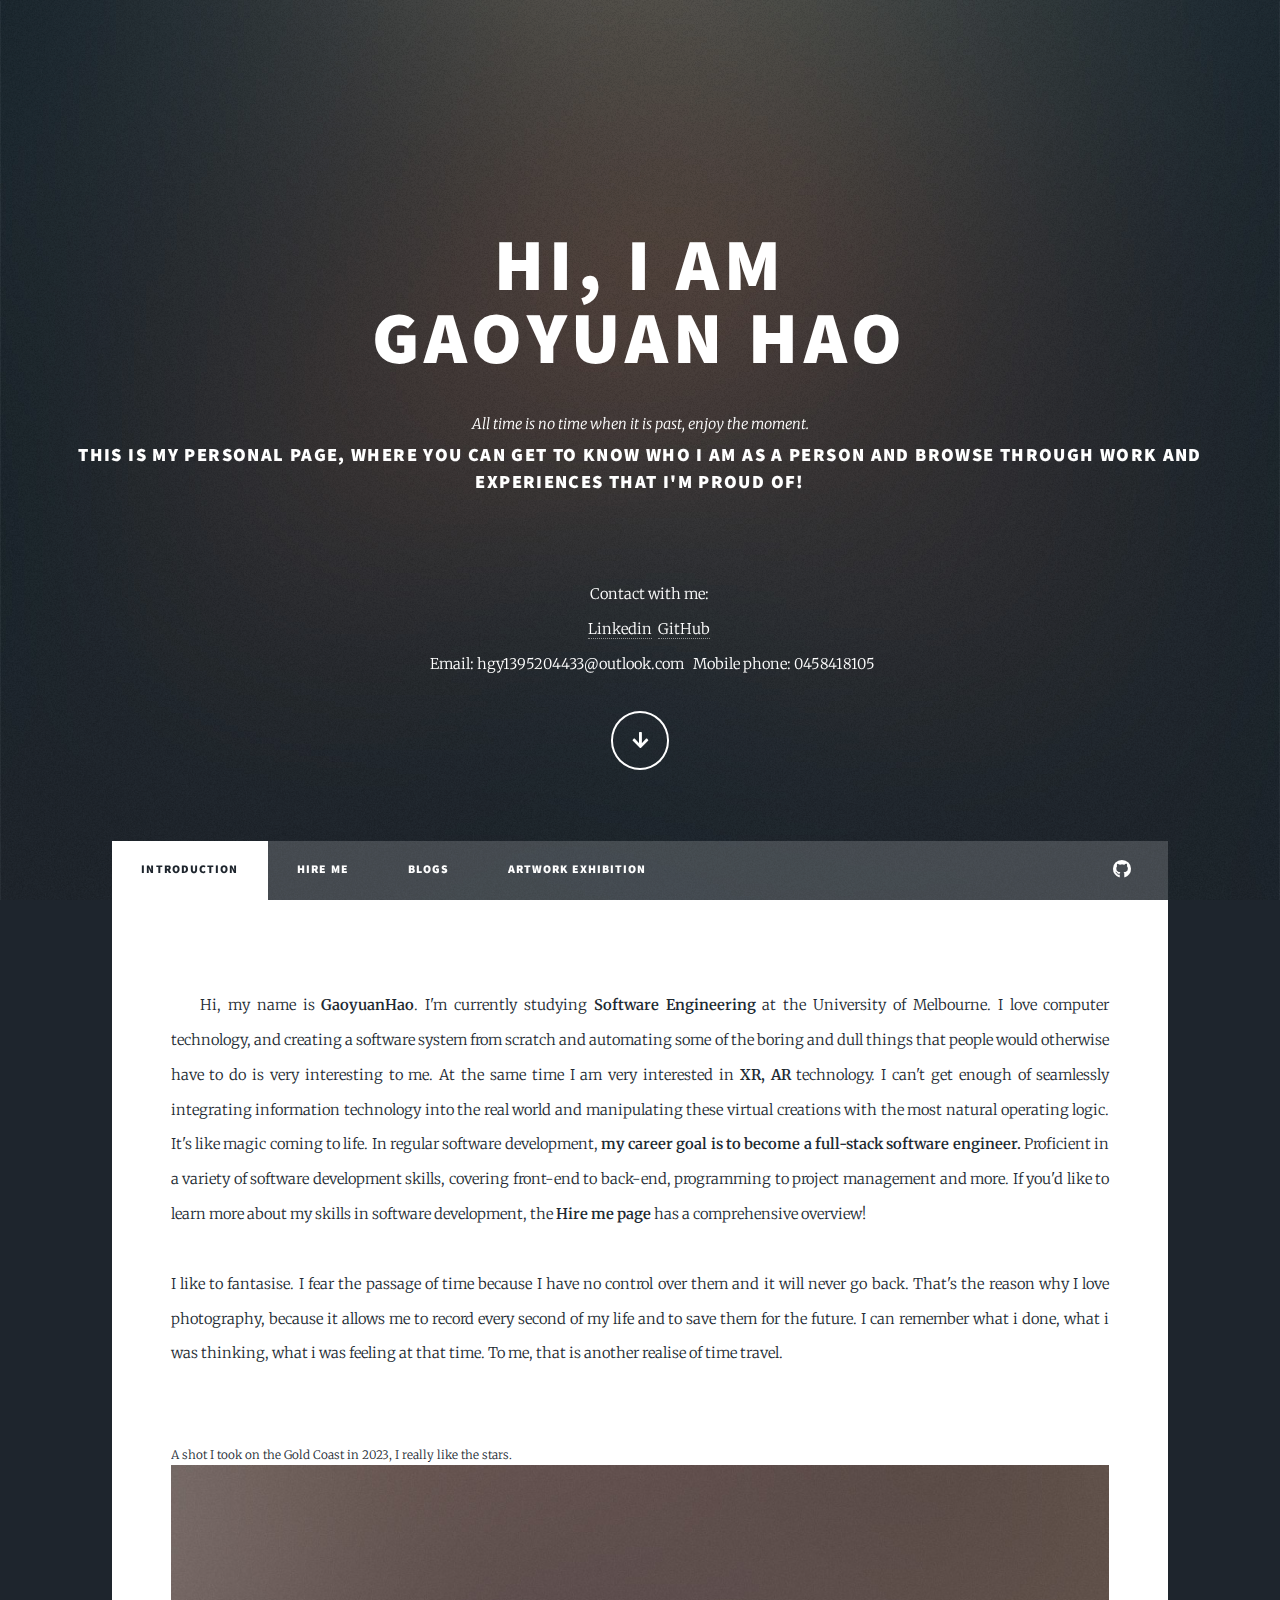
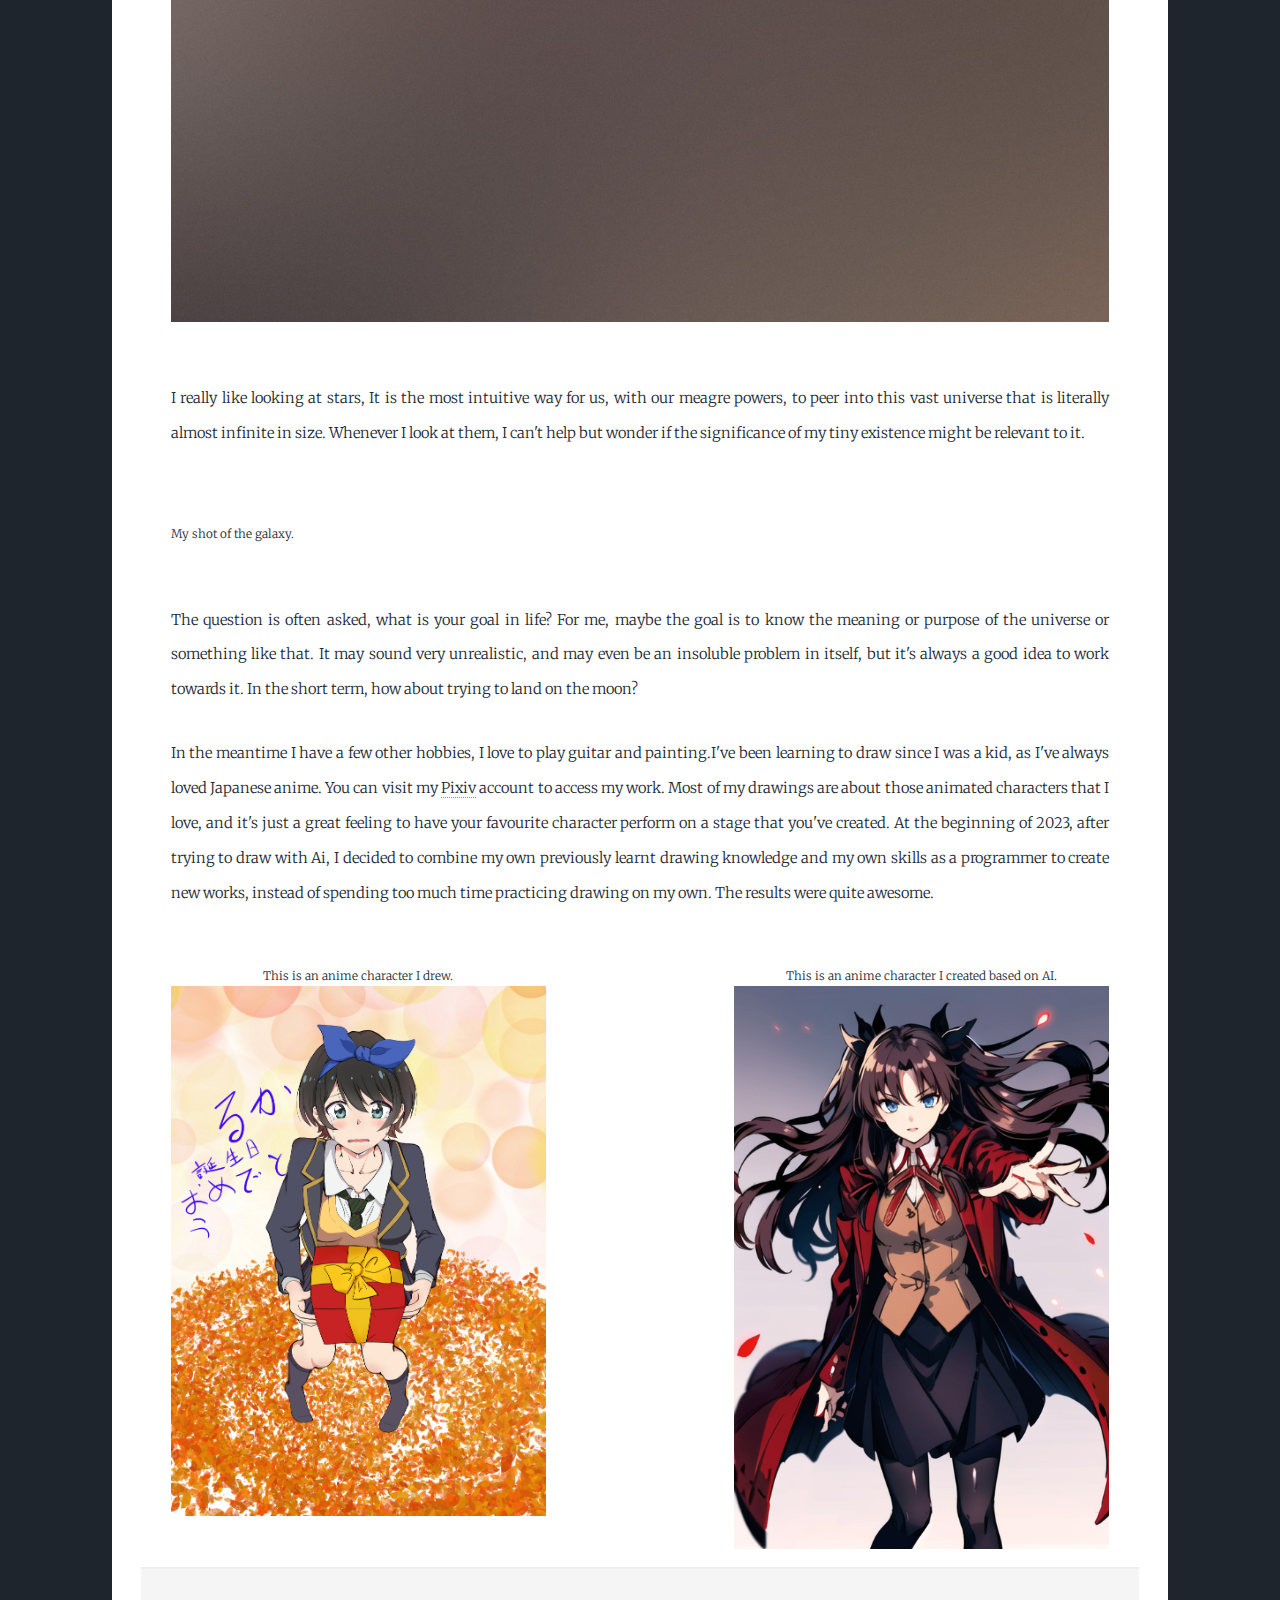
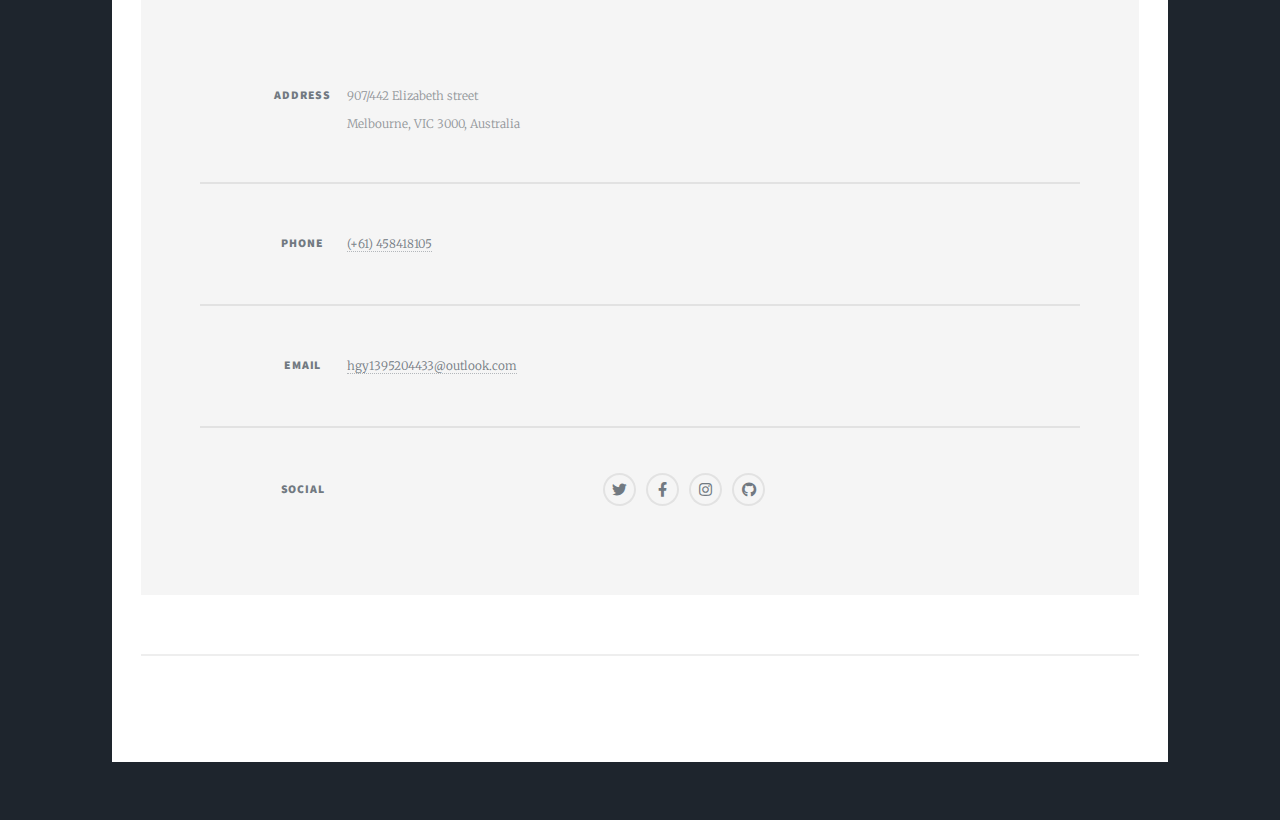
==== commit b8ea1ad2: "V0.1 on introduction page" ====
--- a/index.html
+++ b/index.html
@@ -6,7 +6,7 @@
 -->
 <html>
   <head>
-    <title>Introduction for gaoyuanhao</title>
+    <title>Gaoyuanhao</title>
     <meta charset="utf-8" />
     <meta
       name="viewport"
@@ -62,7 +62,8 @@
       <nav id="nav">
         <ul class="links">
           <li class="active"><a href="index.html">Introduction</a></li>
-          <li><a href="generic.html">Software engineer skills</a></li>
+          <li><a href="generic.html">Hire me</a></li>
+          <li><a href="generic.html">blogs</a></li>
           <li><a href="elements.html">Artwork Exhibition</a></li>
         </ul>
         <ul class="icons">
@@ -95,228 +96,105 @@
       <div id="main">
         <!-- Featured Post -->
         <article class="post featured">
-          <header class="major">
-            <span class="date">July 18 / 2024</span>
+          <!-- <header class="major">
             <h2>
               Aim for the stars and the sea.
               <a href="#"><br /> </a>
             </h2>
-          </header>
+          </header> -->
           <p>
-            I'm currently studying Software Engineering at the University of
-            Melbourne. I love computer technology, and creating a software
-            system from scratch and automating some of the boring and dull
-            things that people would otherwise have to do is very interesting to
-            me. At the same time I am very interested in XR, AR technology. I
-            can't get enough of seamlessly integrating information technology
-            into the real world and manipulating these virtual creations with
-            the most natural operating logic. It's like magic coming to life. If
-            you want to see my understanding of the software industry and the
-            skills I have mastered, you can read more about it in the SOFTWARE
-            ENGINEER SKILLS page.<br />
+            <a class="image left">
+              <img src="images/photos/me.png" alt="" />
+            </a>
+            Hi, my name is <b>GaoyuanHao</b>. I'm currently studying
+            <b>Software Engineering</b> at the University of Melbourne. I love
+            computer technology, and creating a software system from scratch and
+            automating some of the boring and dull things that people would
+            otherwise have to do is very interesting to me. At the same time I
+            am very interested in <b>XR, AR </b> technology. I can't get enough
+            of seamlessly integrating information technology into the real world
+            and manipulating these virtual creations with the most natural
+            operating logic. It's like magic coming to life. In regular software
+            development,
+            <b>my career goal is to become a full-stack software engineer.</b>
+            Proficient in a variety of software development skills, covering
+            front-end to back-end, programming to project management and more.
+            If you'd like to learn more about my skills in software development,
+            the <b>Hire me page</b> has a comprehensive overview!<br />
             <br />
 
-            I like to fantasise and I often think about the meaning of the
-            universe and the purpose of life. I fear the passage of time because
-            I have no control over them. That's why I love photography, because
-            it allows me to record every second of my life and to save them for
-            the future. You can see my exhibition of my photographs and
-            paintings in ARTWORK EXHIBITION page. Here's a shot I took on the
-            Gold Coast in 2023, I really like the stars.
+            I like to fantasise. I fear the passage of time because I have no
+            control over them and it will never go back. That's the reason why I
+            love photography, because it allows me to record every second of my
+            life and to save them for the future. I can remember what i done,
+            what i was thinking, what i was feeling at that time. To me, that is
+            another realise of time travel.
+            <a class="image main">
+              <sub
+                >A shot I took on the Gold Coast in 2023, I really like the
+                stars.</sub
+              >
+              <img src="images/pic01.jpg" alt=""
+            /></a>
+            I really like looking at stars, It is the most intuitive way for us,
+            with our meagre powers, to peer into this vast universe that is
+            literally almost infinite in size. Whenever I look at them, I can't
+            help but wonder if the significance of my tiny existence might be
+            relevant to it.
+            <a class="image main">
+              <sub>My shot of the galaxy.</sub>
+              <img src="images/photos/galaxy.jpg" alt=""
+            /></a>
+            The question is often asked, what is your goal in life? For me,
+            maybe the goal is to know the meaning or purpose of the universe or
+            something like that. It may sound very unrealistic, and may even be
+            an insoluble problem in itself, but it's always a good idea to work
+            towards it. In the short term, how about trying to land on the moon?
           </p>
-          <a class="image main"><img src="images/pic01.jpg" alt="" /></a>
+
+          <p>
+            In the meantime I have a few other hobbies, I love to play guitar
+            and painting.I've been learning to draw since I was a kid, as I've
+            always loved Japanese anime. You can visit my
+            <a href="https://www.pixiv.net/users/50988413">Pixiv</a> account to
+            access my work. Most of my drawings are about those animated
+            characters that I love, and it's just a great feeling to have your
+            favourite character perform on a stage that you've created. At the
+            beginning of 2023, after trying to draw with Ai, I decided to
+            combine my own previously learnt drawing knowledge and my own skills
+            as a programmer to create new works, instead of spending too much
+            time practicing drawing on my own. The results were quite awesome.
+          </p>
+
+          <a class="image left">
+            <sub>This is an anime character I drew.</sub>
+            <img src="images/draws/image.png" alt="" />
+          </a>
+          <a class="image right">
+            <sub>This is an anime character I created based on AI.</sub>
+            <img src="images/draws/AI.png" alt="" />
+          </a>
         </article>
 
-        <!-- Posts -->
-        <section class="posts">
-          <article>
-            <header>
-              <span class="date">April 24, 2017</span>
-              <h2>
-                <a href="#"
-                  >Sed magna<br />
-                  ipsum faucibus</a
-                >
-              </h2>
-            </header>
-            <a href="#" class="image fit"
-              ><img src="images/pic02.jpg" alt=""
-            /></a>
-            <p>
-              Donec eget ex magna. Interdum et malesuada fames ac ante ipsum
-              primis in faucibus. Pellentesque venenatis dolor imperdiet dolor
-              mattis sagittis magna etiam.
-            </p>
-            <ul class="actions special">
-              <li><a href="#" class="button">Full Story</a></li>
-            </ul>
-          </article>
-          <article>
-            <header>
-              <span class="date">April 22, 2017</span>
-              <h2>
-                <a href="#"
-                  >Primis eget<br />
-                  imperdiet lorem</a
-                >
-              </h2>
-            </header>
-            <a href="#" class="image fit"
-              ><img src="images/pic03.jpg" alt=""
-            /></a>
-            <p>
-              Donec eget ex magna. Interdum et malesuada fames ac ante ipsum
-              primis in faucibus. Pellentesque venenatis dolor imperdiet dolor
-              mattis sagittis magna etiam.
-            </p>
-            <ul class="actions special">
-              <li><a href="#" class="button">Full Story</a></li>
-            </ul>
-          </article>
-          <article>
-            <header>
-              <span class="date">April 18, 2017</span>
-              <h2>
-                <a href="#"
-                  >Ante mattis<br />
-                  interdum dolor</a
-                >
-              </h2>
-            </header>
-            <a href="#" class="image fit"
-              ><img src="images/pic04.jpg" alt=""
-            /></a>
-            <p>
-              Donec eget ex magna. Interdum et malesuada fames ac ante ipsum
-              primis in faucibus. Pellentesque venenatis dolor imperdiet dolor
-              mattis sagittis magna etiam.
-            </p>
-            <ul class="actions special">
-              <li><a href="#" class="button">Full Story</a></li>
-            </ul>
-          </article>
-          <article>
-            <header>
-              <span class="date">April 14, 2017</span>
-              <h2>
-                <a href="#"
-                  >Tempus sed<br />
-                  nulla imperdiet</a
-                >
-              </h2>
-            </header>
-            <a href="#" class="image fit"
-              ><img src="images/pic05.jpg" alt=""
-            /></a>
-            <p>
-              Donec eget ex magna. Interdum et malesuada fames ac ante ipsum
-              primis in faucibus. Pellentesque venenatis dolor imperdiet dolor
-              mattis sagittis magna etiam.
-            </p>
-            <ul class="actions special">
-              <li><a href="#" class="button">Full Story</a></li>
-            </ul>
-          </article>
-          <article>
-            <header>
-              <span class="date">April 11, 2017</span>
-              <h2>
-                <a href="#"
-                  >Odio magna<br />
-                  sed consectetur</a
-                >
-              </h2>
-            </header>
-            <a href="#" class="image fit"
-              ><img src="images/pic06.jpg" alt=""
-            /></a>
-            <p>
-              Donec eget ex magna. Interdum et malesuada fames ac ante ipsum
-              primis in faucibus. Pellentesque venenatis dolor imperdiet dolor
-              mattis sagittis magna etiam.
-            </p>
-            <ul class="actions special">
-              <li><a href="#" class="button">Full Story</a></li>
-            </ul>
-          </article>
-          <article>
-            <header>
-              <span class="date">April 7, 2017</span>
-              <h2>
-                <a href="#"
-                  >Augue lorem<br />
-                  primis vestibulum</a
-                >
-              </h2>
-            </header>
-            <a href="#" class="image fit"
-              ><img src="images/pic07.jpg" alt=""
-            /></a>
-            <p>
-              Donec eget ex magna. Interdum et malesuada fames ac ante ipsum
-              primis in faucibus. Pellentesque venenatis dolor imperdiet dolor
-              mattis sagittis magna etiam.
-            </p>
-            <ul class="actions special">
-              <li><a href="#" class="button">Full Story</a></li>
-            </ul>
-          </article>
-        </section>
-
-        <!-- Footer -->
-        <footer>
-          <div class="pagination">
-            <!--<a href="#" class="previous">Prev</a>-->
-            <a href="#" class="page active">1</a>
-            <a href="#" class="page">2</a>
-            <a href="#" class="page">3</a>
-            <span class="extra">&hellip;</span>
-            <a href="#" class="page">8</a>
-            <a href="#" class="page">9</a>
-            <a href="#" class="page">10</a>
-            <a href="#" class="next">Next</a>
-          </div>
-        </footer>
-      </div>
+
 
       <!-- Footer -->
       <footer id="footer">
-        <section>
-          <form method="post" action="#">
-            <div class="fields">
-              <div class="field">
-                <label for="name">Name</label>
-                <input type="text" name="name" id="name" />
-              </div>
-              <div class="field">
-                <label for="email">Email</label>
-                <input type="text" name="email" id="email" />
-              </div>
-              <div class="field">
-                <label for="message">Message</label>
-                <textarea name="message" id="message" rows="3"></textarea>
-              </div>
-            </div>
-            <ul class="actions">
-              <li><input type="submit" value="Send Message" /></li>
-            </ul>
-          </form>
-        </section>
         <section class="split contact">
           <section class="alt">
             <h3>Address</h3>
             <p>
-              1234 Somewhere Road #87257<br />
-              Nashville, TN 00000-0000
+              907/442 Elizabeth street<br />
+              Melbourne, VIC 3000, Australia
             </p>
           </section>
           <section>
             <h3>Phone</h3>
-            <p><a href="#">(000) 000-0000</a></p>
+            <p><a href="#">(+61) 458418105</a></p>
           </section>
           <section>
             <h3>Email</h3>
-            <p><a href="#">info@untitled.tld</a></p>
+            <p><a href="#">hgy1395204433@outlook.com</a></p>
           </section>
           <section>
             <h3>Social</h3>
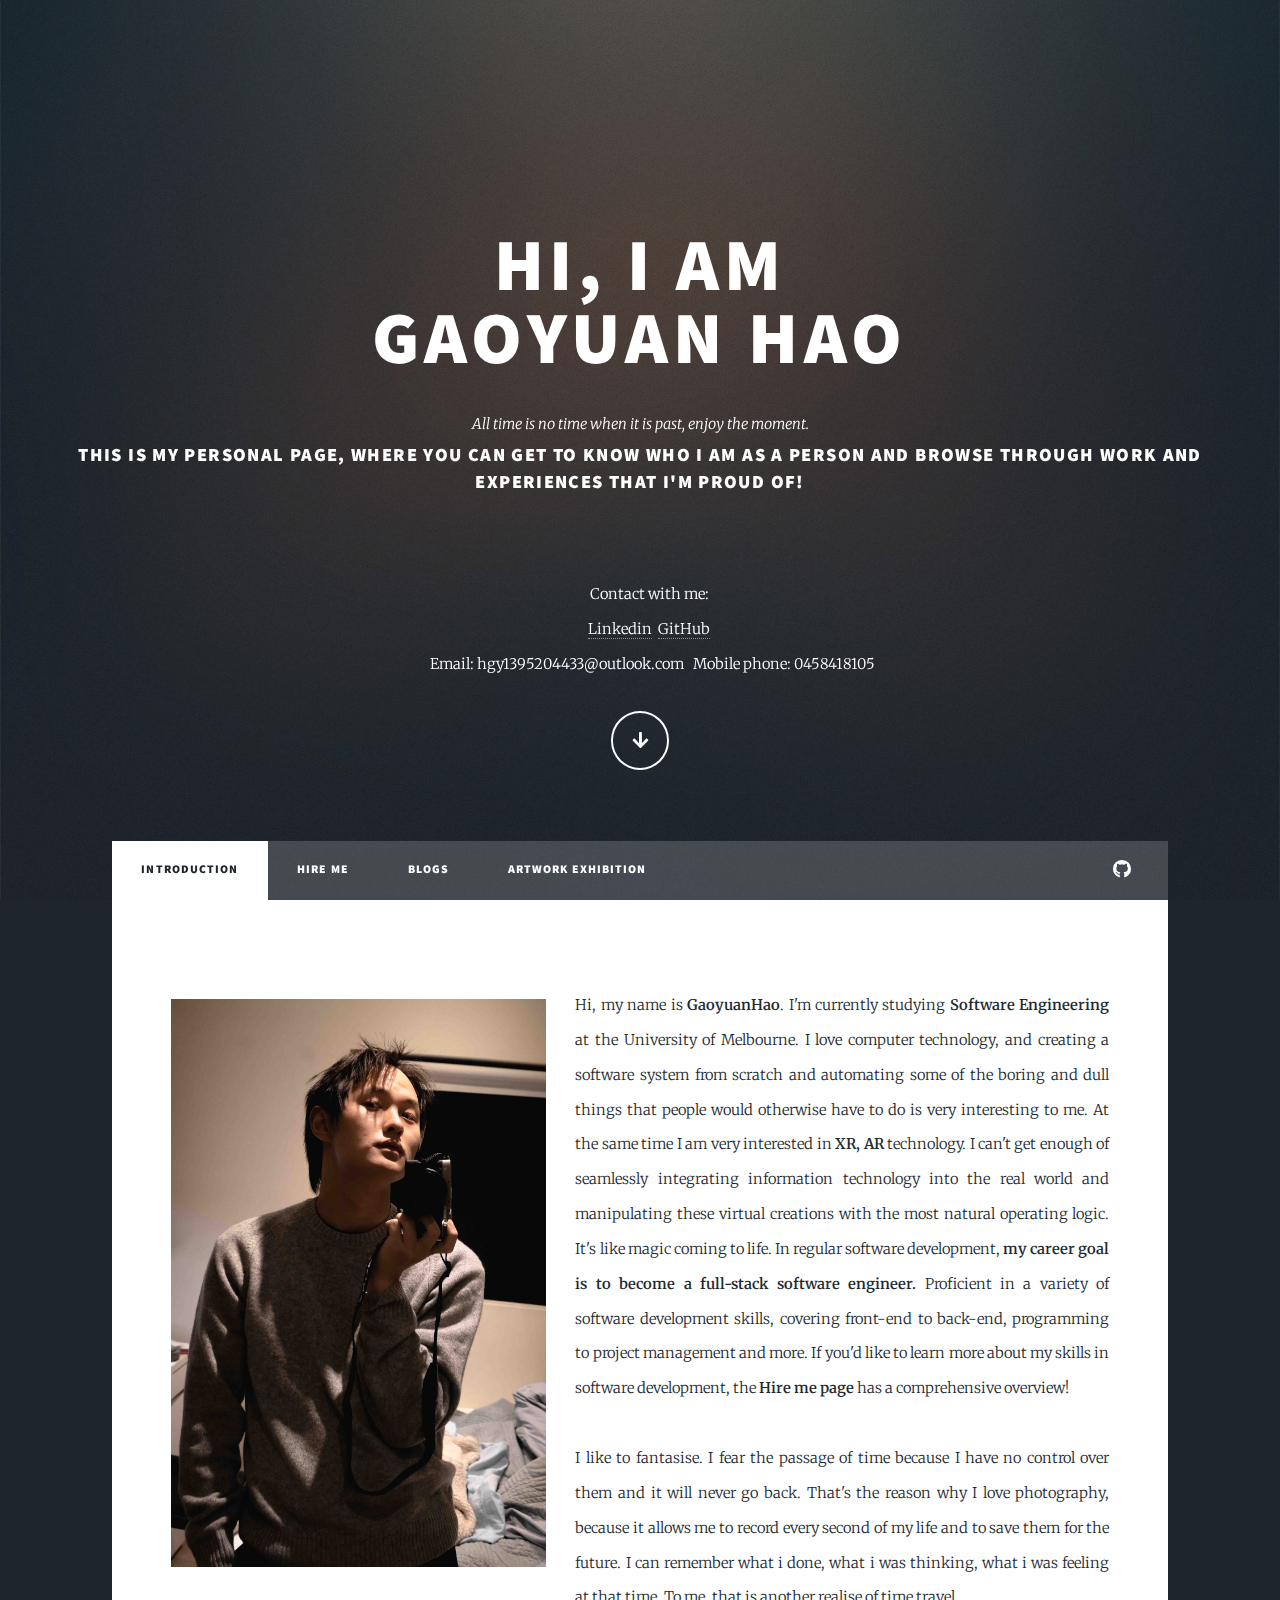
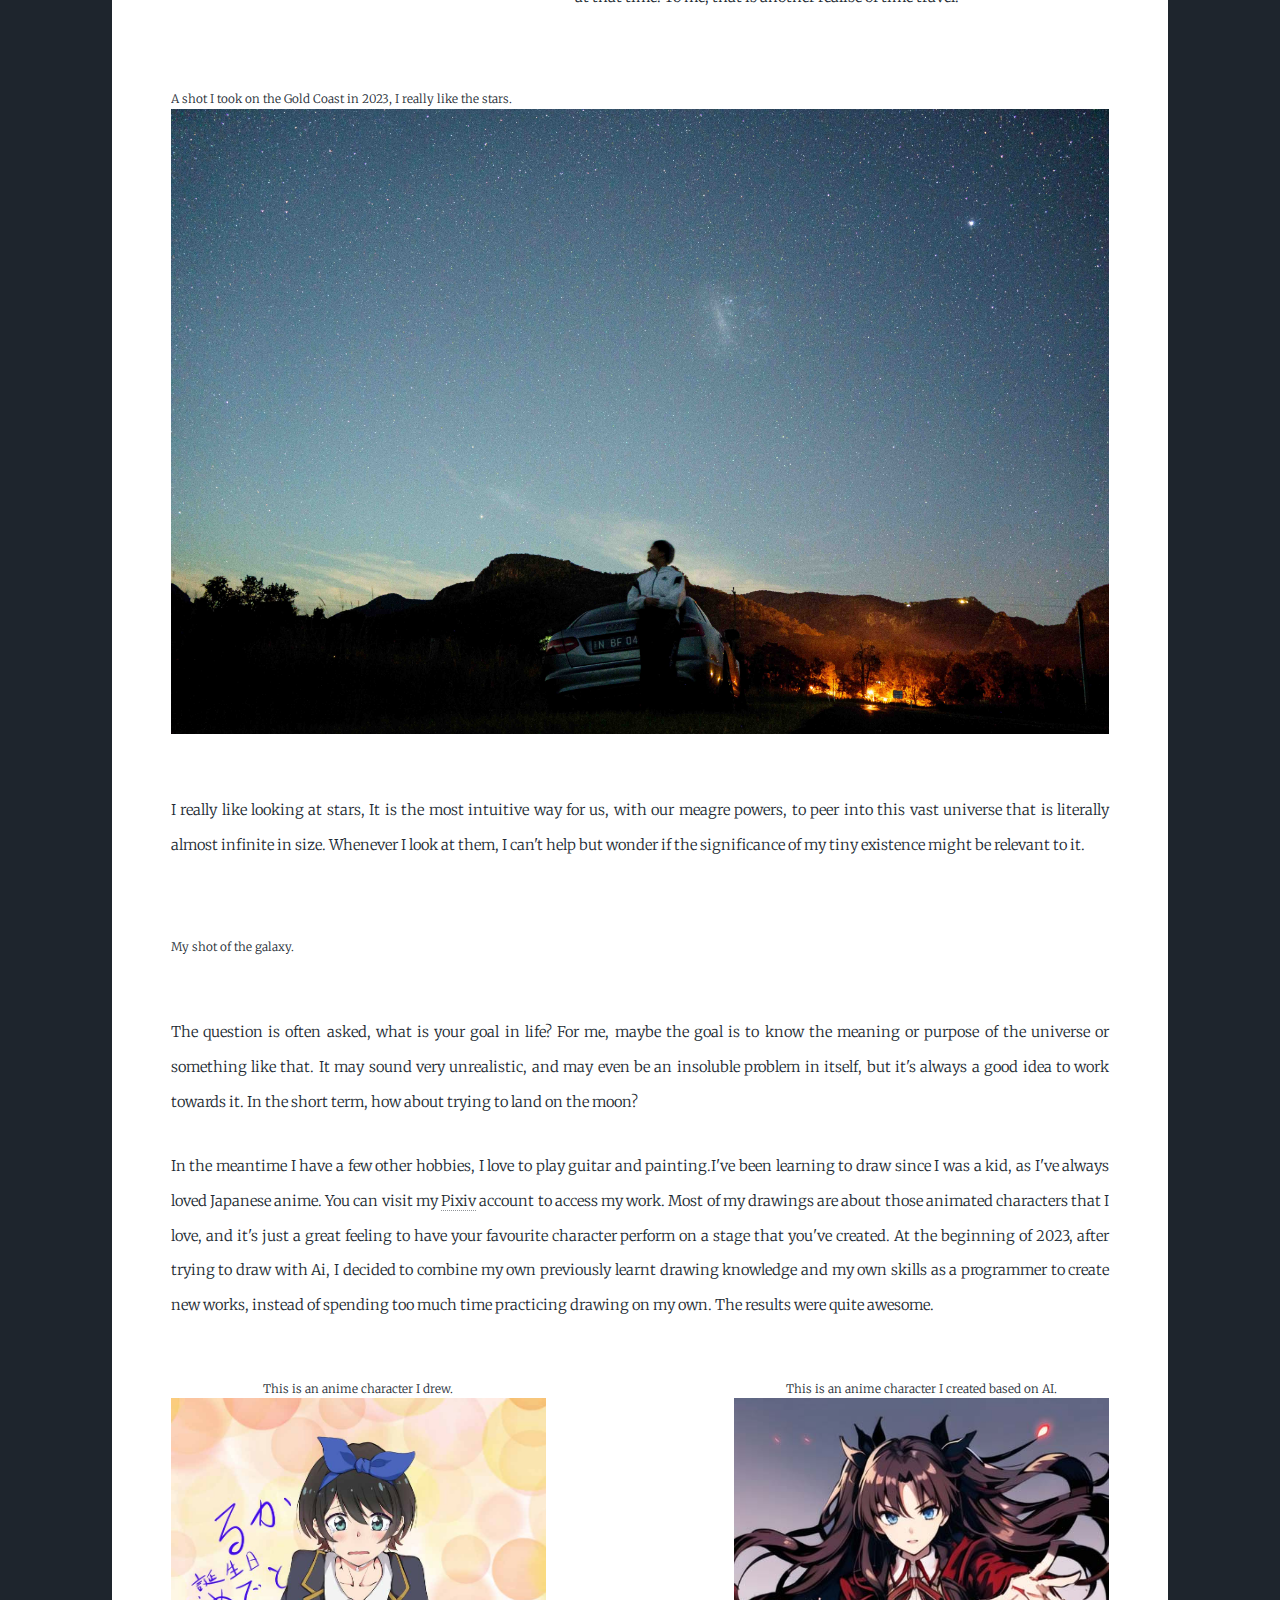
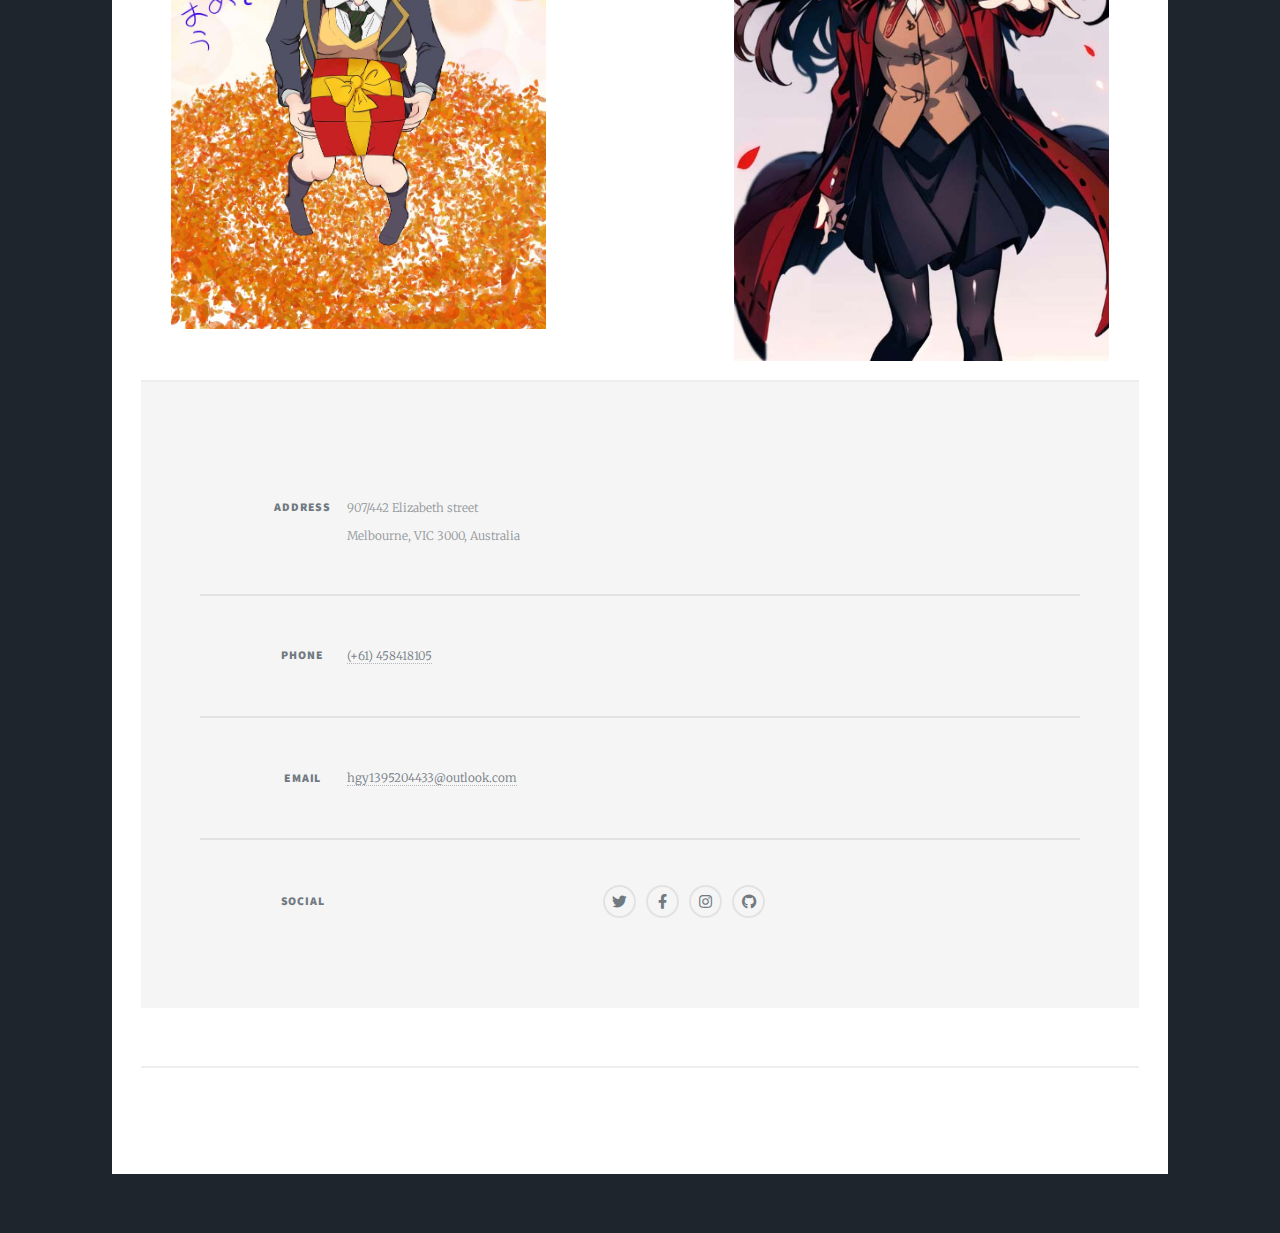
==== commit 9fd2a564: "improve performance" ====
--- a/index.html
+++ b/index.html
@@ -104,7 +104,7 @@
           </header> -->
           <p>
             <a class="image left">
-              <img src="images/photos/me.png" alt="" />
+              <img src="images/photos/me.jpg" alt="" />
             </a>
             Hi, my name is <b>GaoyuanHao</b>. I'm currently studying
             <b>Software Engineering</b> at the University of Melbourne. I love
@@ -134,7 +134,7 @@
                 >A shot I took on the Gold Coast in 2023, I really like the
                 stars.</sub
               >
-              <img src="images/pic01.jpg" alt=""
+              <img src="images/photos/meGalaxy.jpg" alt=""
             /></a>
             I really like looking at stars, It is the most intuitive way for us,
             with our meagre powers, to peer into this vast universe that is
@@ -168,11 +168,11 @@
 
           <a class="image left">
             <sub>This is an anime character I drew.</sub>
-            <img src="images/draws/image.png" alt="" />
+            <img src="images/draws/draw.jpg" alt="" />
           </a>
           <a class="image right">
             <sub>This is an anime character I created based on AI.</sub>
-            <img src="images/draws/AI.png" alt="" />
+            <img src="images/draws/AI.jpg" alt="" />
           </a>
         </article>
 
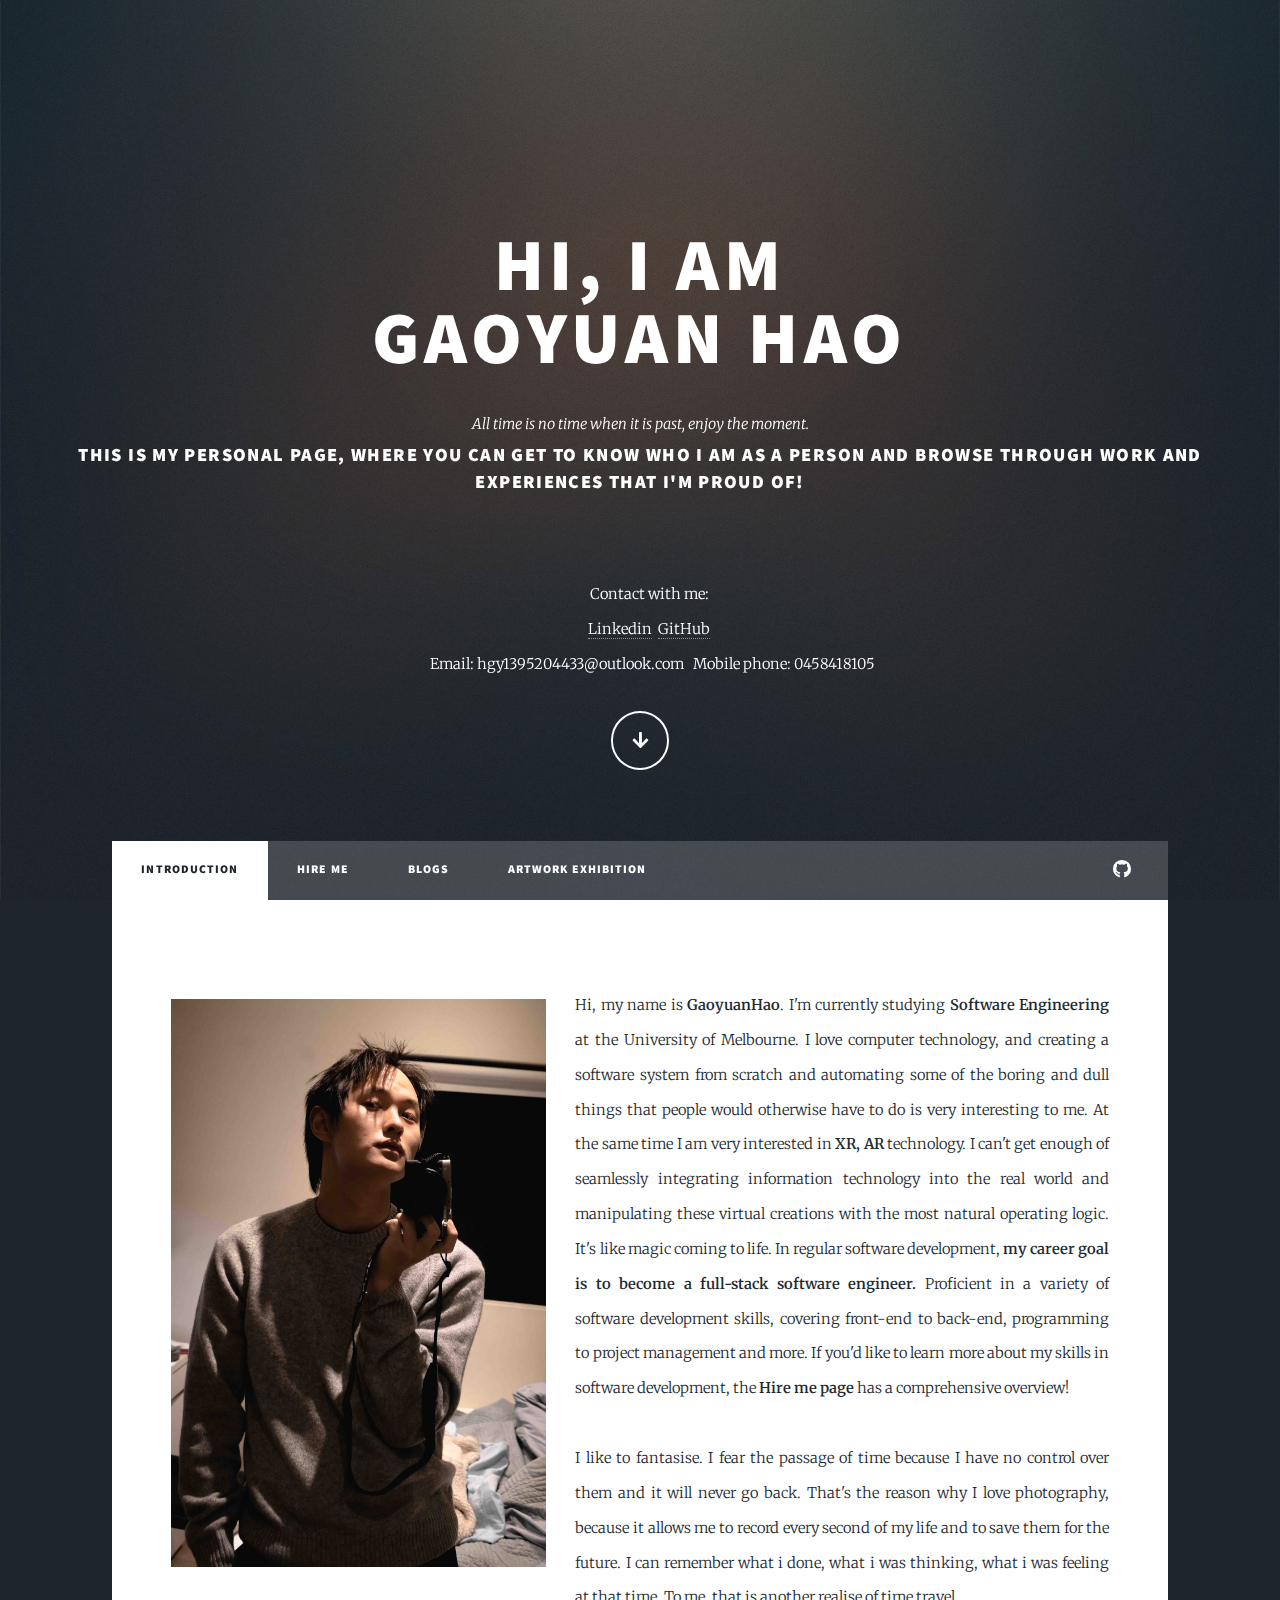
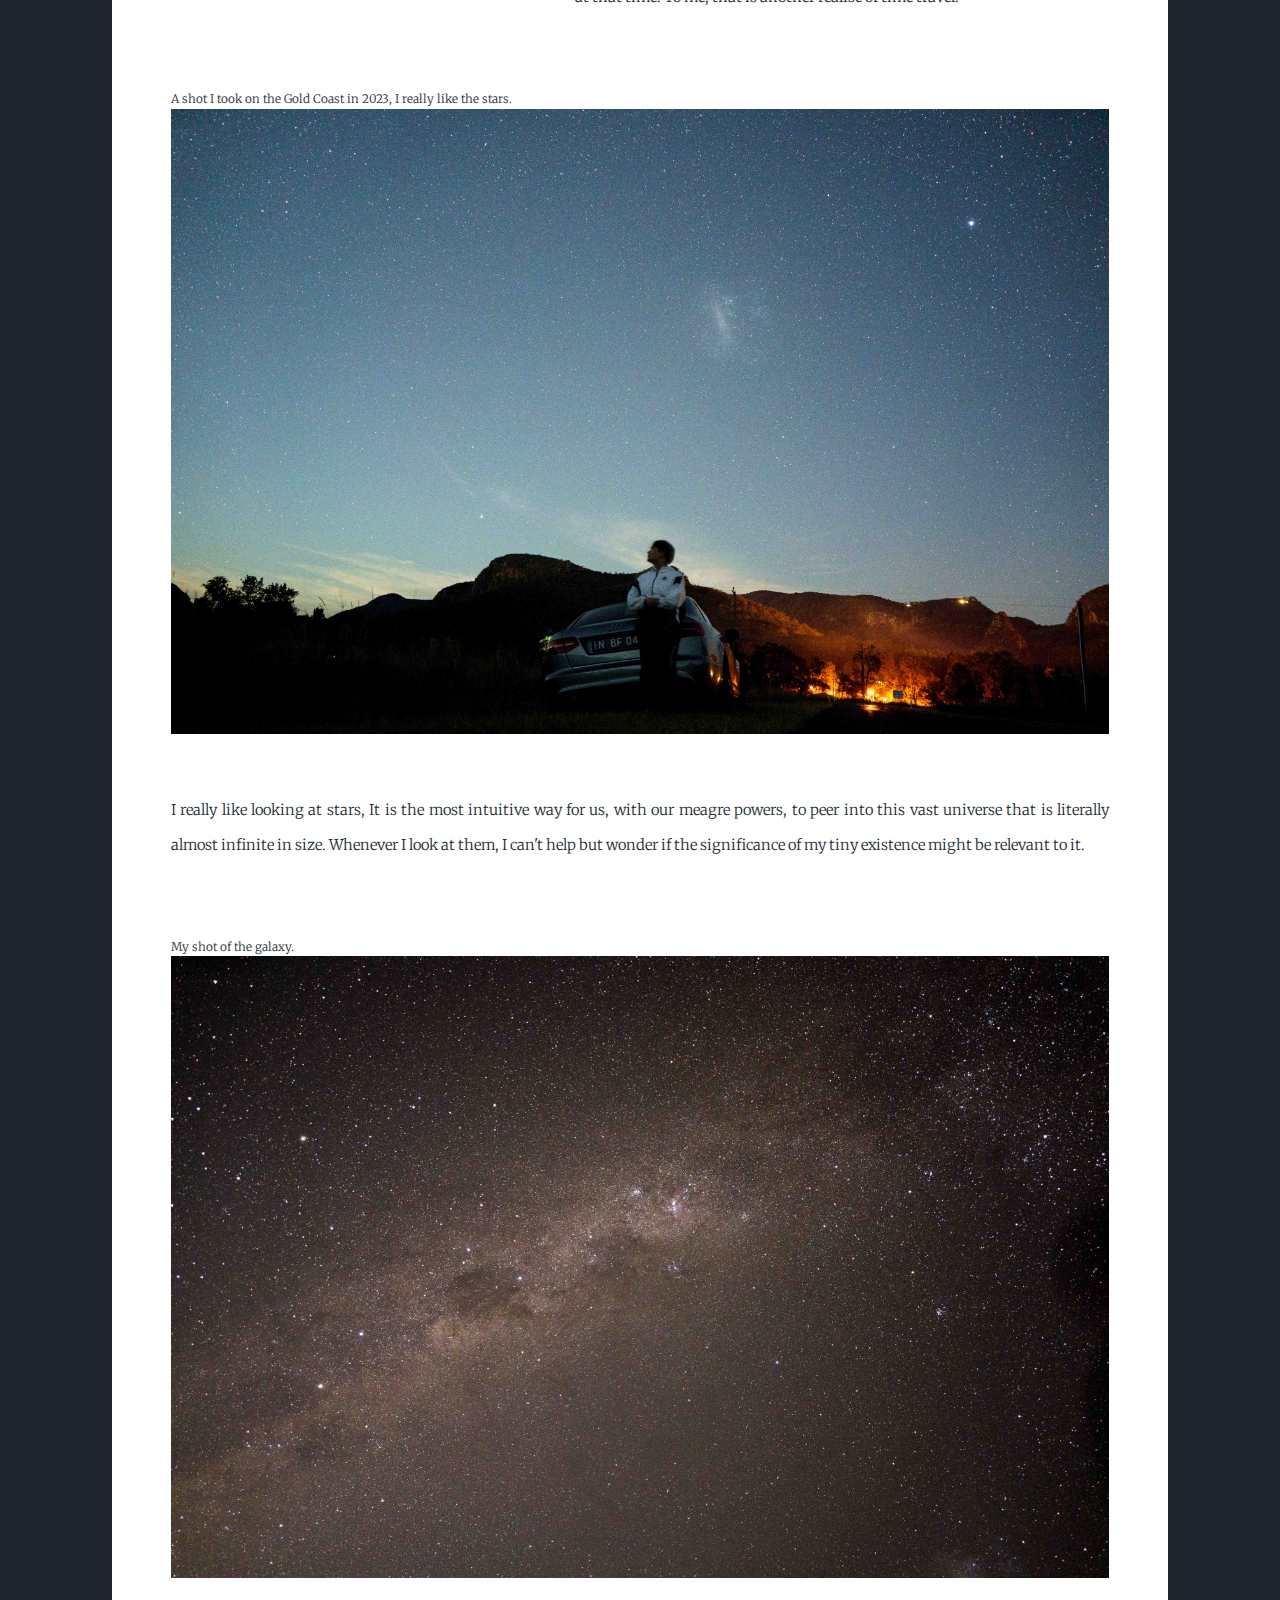
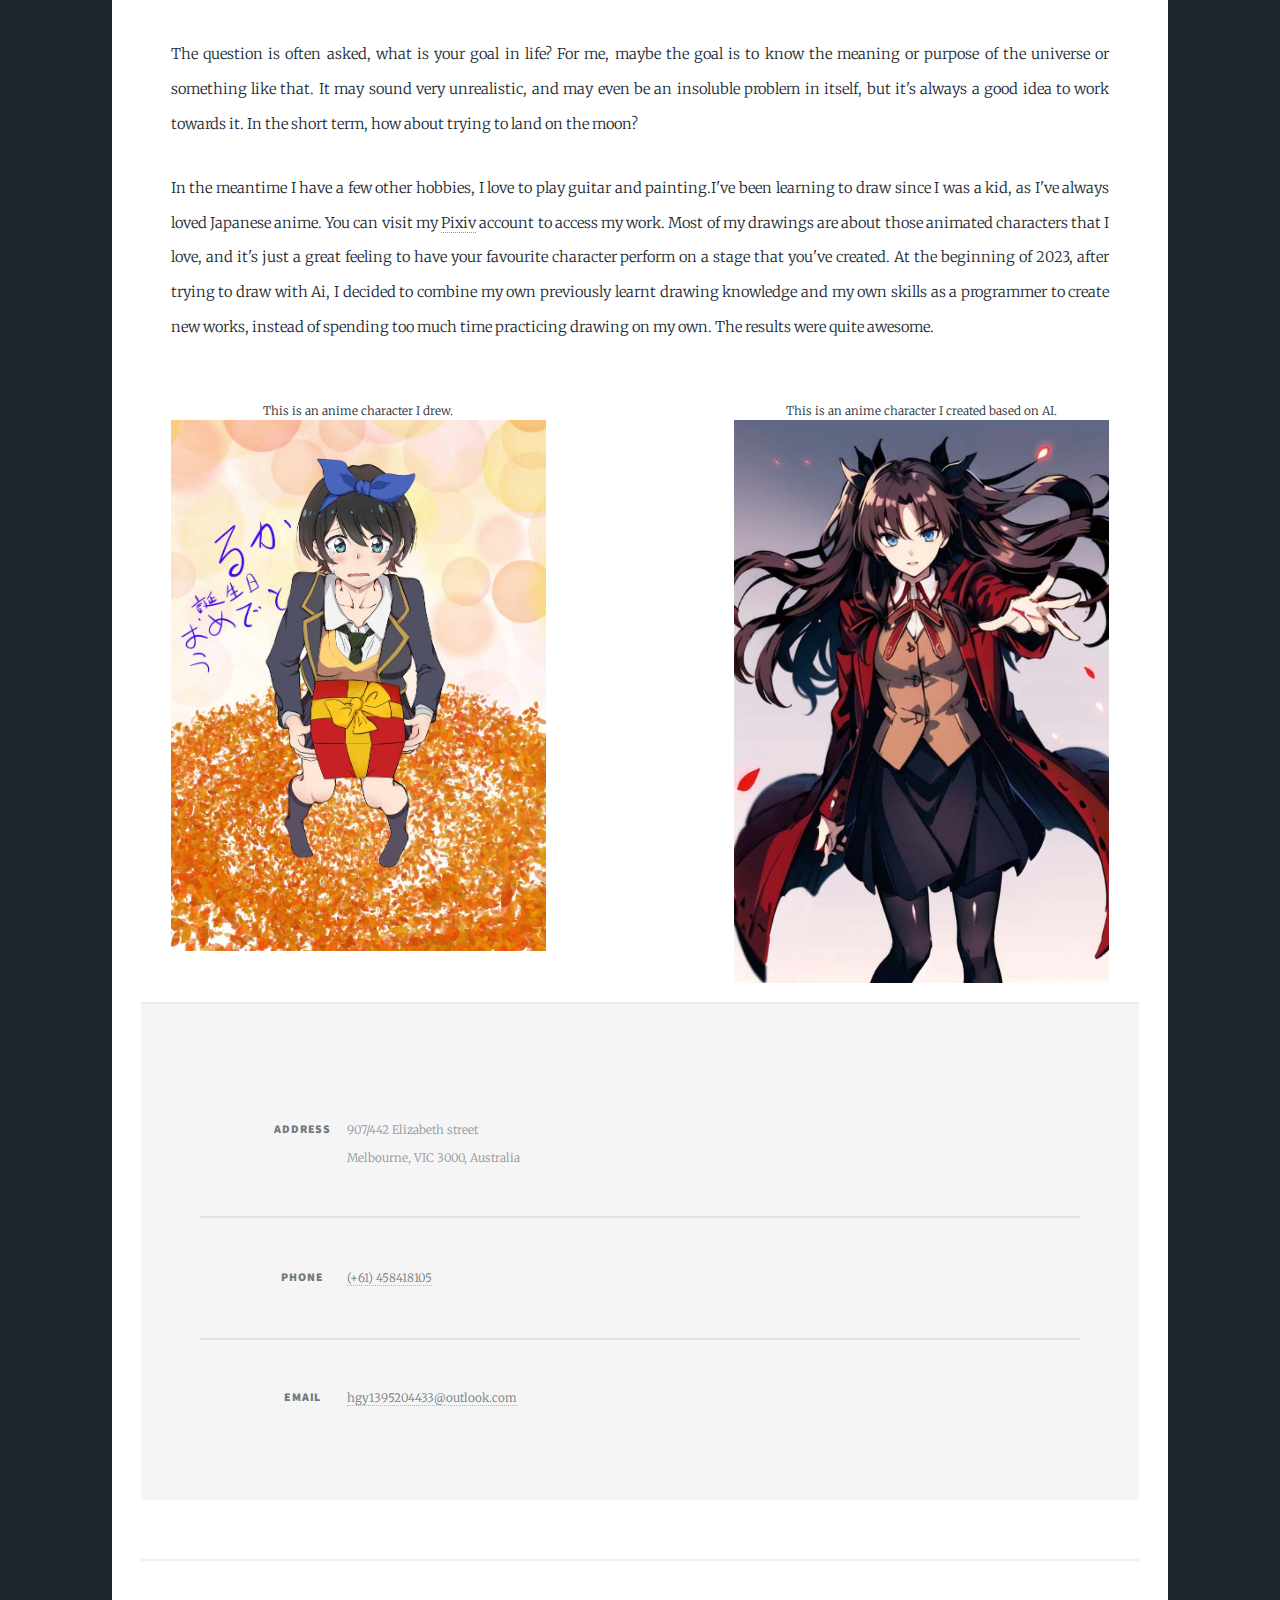
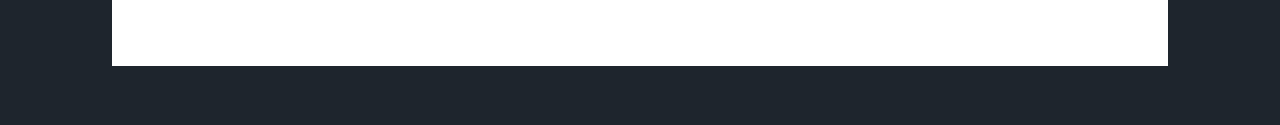
==== commit 19d6ce67: "fix image bug" ====
--- a/index.html
+++ b/index.html
@@ -196,31 +196,7 @@
             <h3>Email</h3>
             <p><a href="#">hgy1395204433@outlook.com</a></p>
           </section>
-          <section>
-            <h3>Social</h3>
-            <ul class="icons alt">
-              <li>
-                <a href="#" class="icon brands alt fa-twitter"
-                  ><span class="label">Twitter</span></a
-                >
-              </li>
-              <li>
-                <a href="#" class="icon brands alt fa-facebook-f"
-                  ><span class="label">Facebook</span></a
-                >
-              </li>
-              <li>
-                <a href="#" class="icon brands alt fa-instagram"
-                  ><span class="label">Instagram</span></a
-                >
-              </li>
-              <li>
-                <a href="#" class="icon brands alt fa-github"
-                  ><span class="label">GitHub</span></a
-                >
-              </li>
-            </ul>
-          </section>
+        
         </section>
       </footer>
 
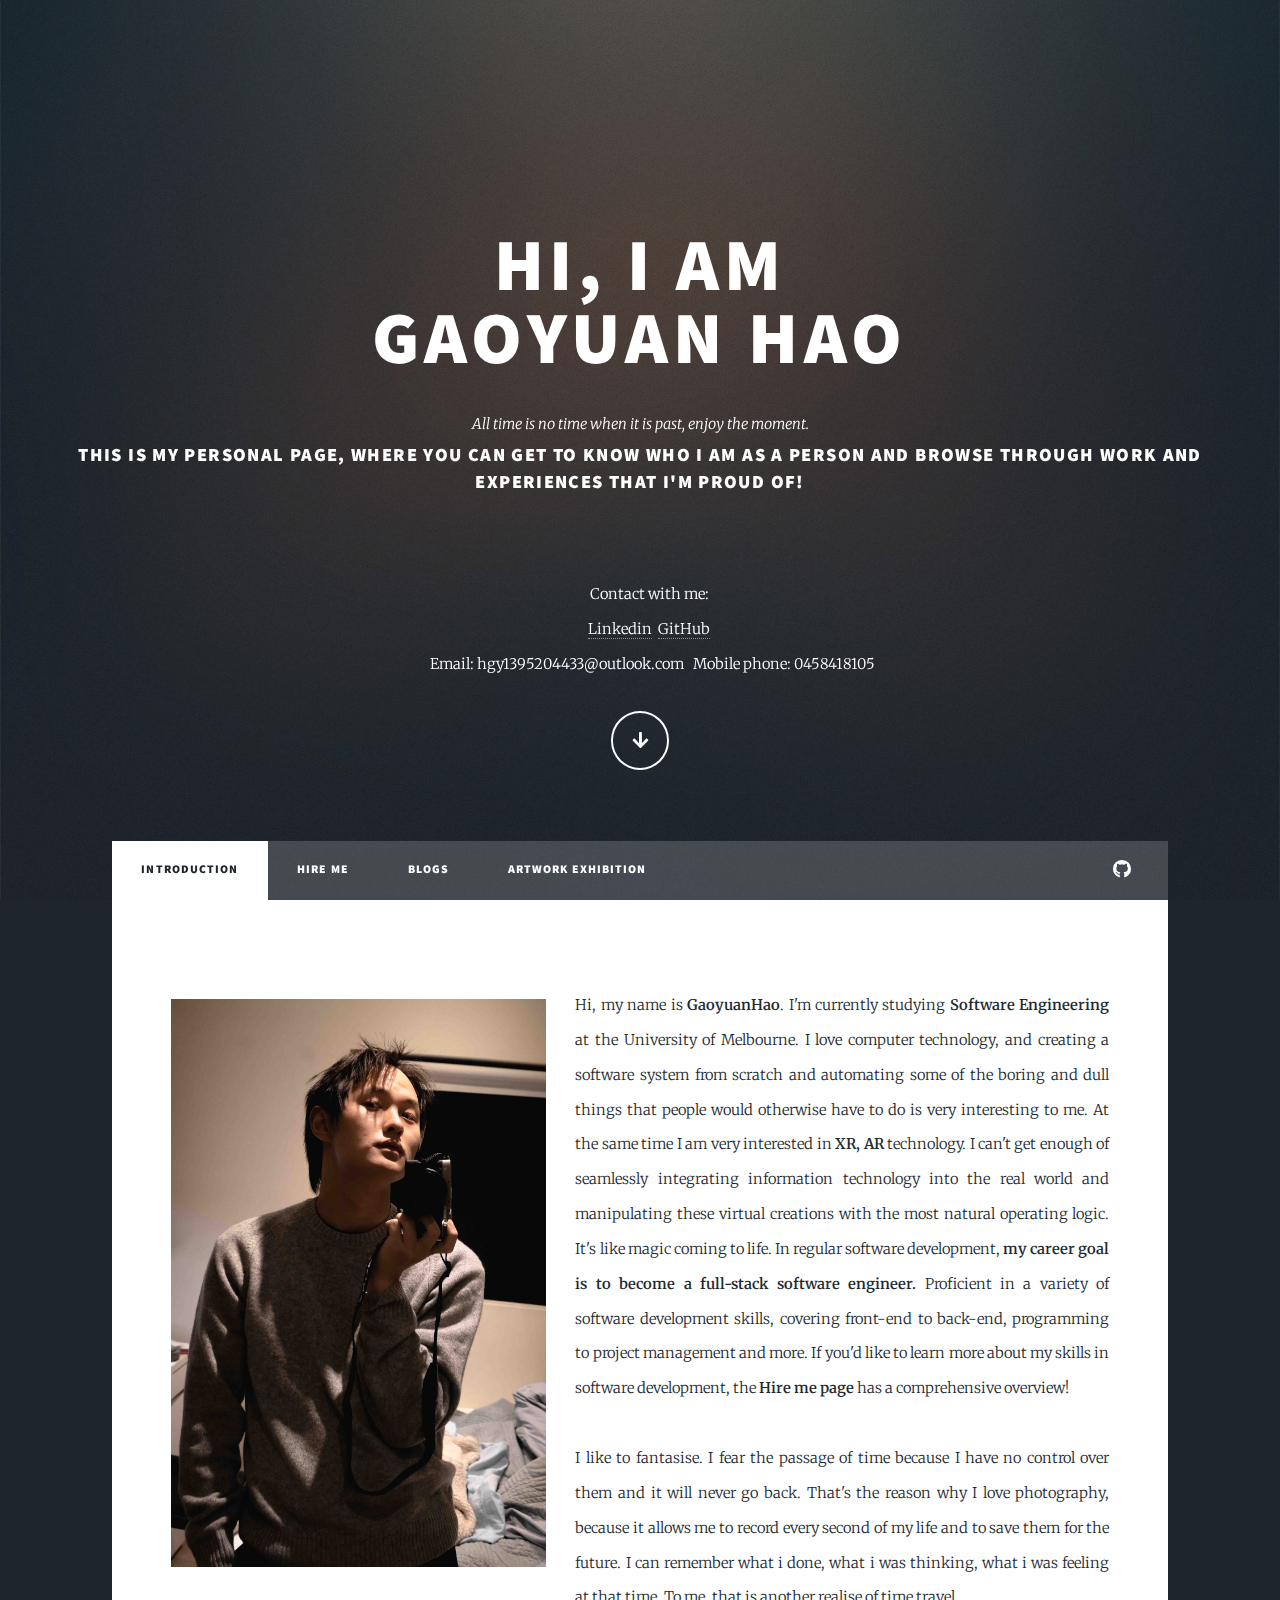
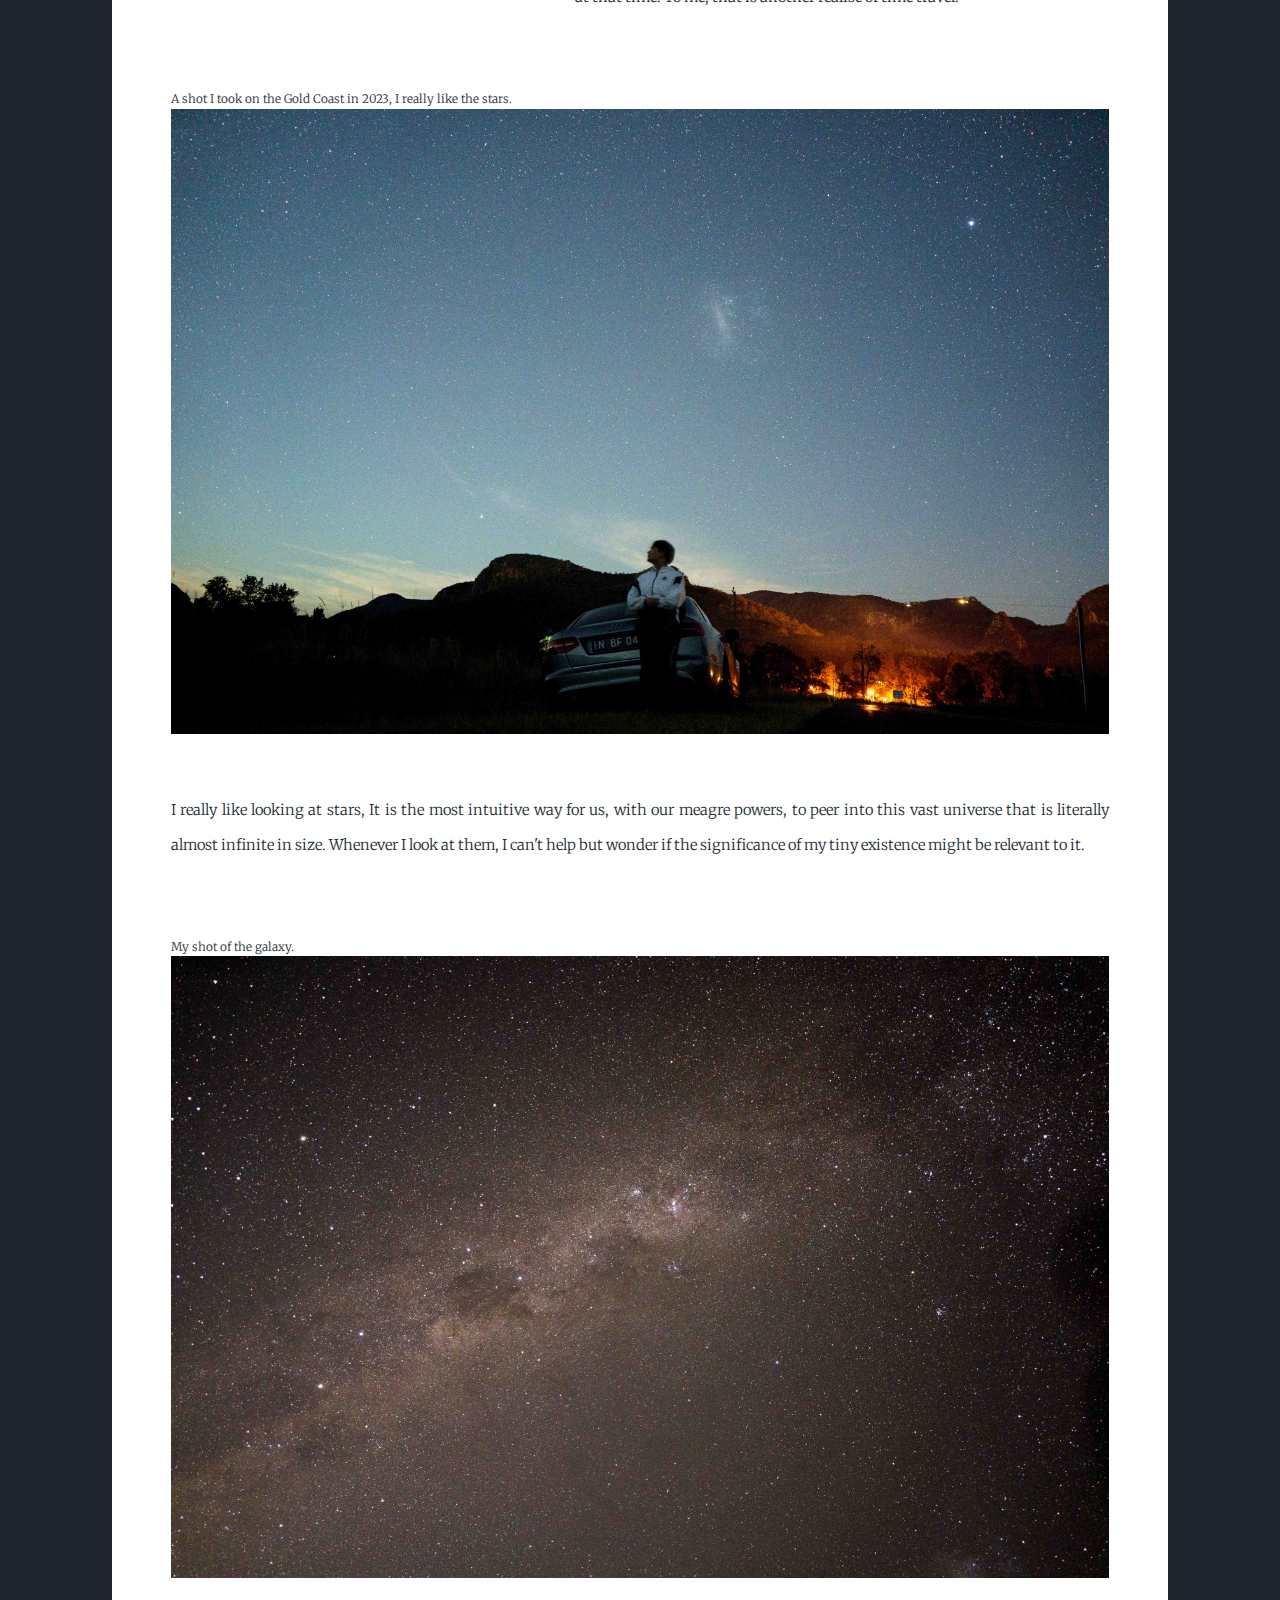
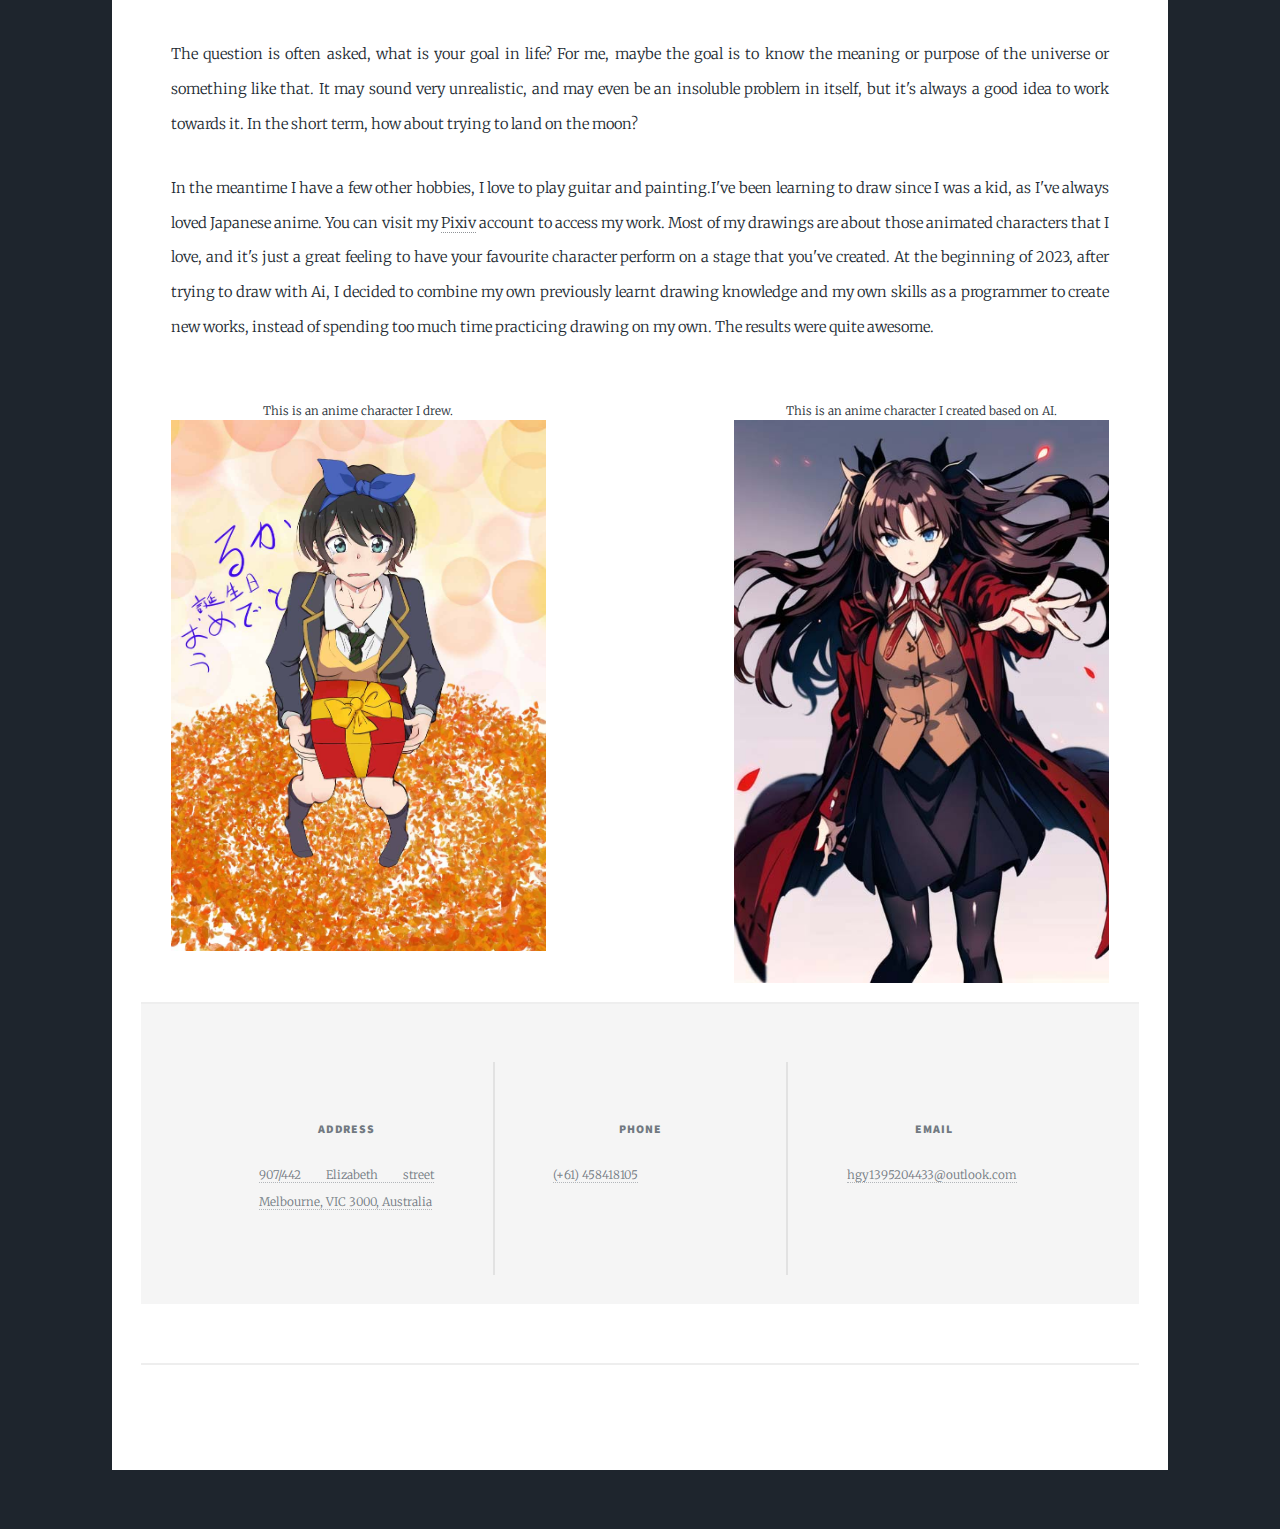
==== commit 1f23d93f: "Update index.html" ====
--- a/index.html
+++ b/index.html
@@ -180,24 +180,20 @@
 
       <!-- Footer -->
       <footer id="footer">
-        <section class="split contact">
           <section class="alt">
             <h3>Address</h3>
             <p>
-              907/442 Elizabeth street<br />
-              Melbourne, VIC 3000, Australia
+				<a>907/442 Elizabeth street Melbourne, VIC 3000, Australia</a>
             </p>
           </section>
           <section>
             <h3>Phone</h3>
-            <p><a href="#">(+61) 458418105</a></p>
+            <p><a>(+61) 458418105</a></p>
           </section>
           <section>
             <h3>Email</h3>
-            <p><a href="#">hgy1395204433@outlook.com</a></p>
+            <p><a>hgy1395204433@outlook.com</a></p>
           </section>
-        
-        </section>
       </footer>
 
       <!-- Copyright -->
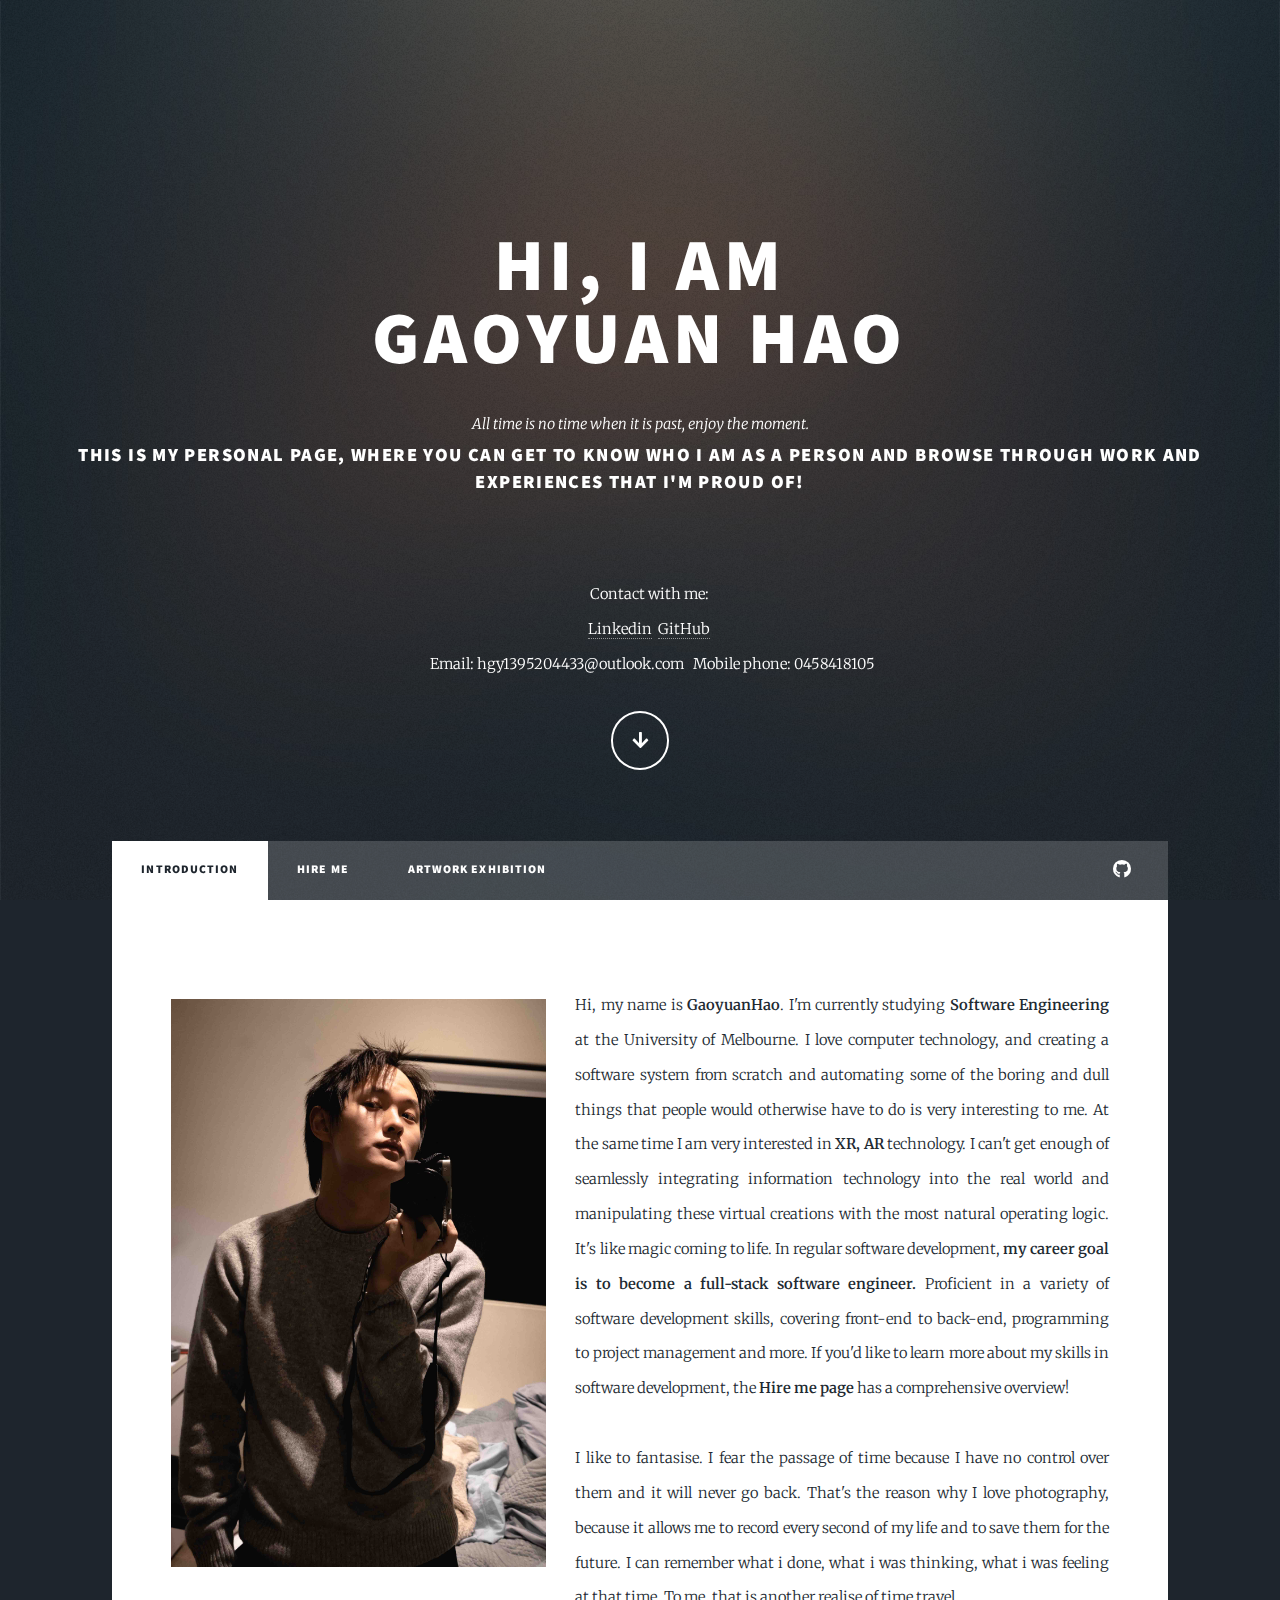
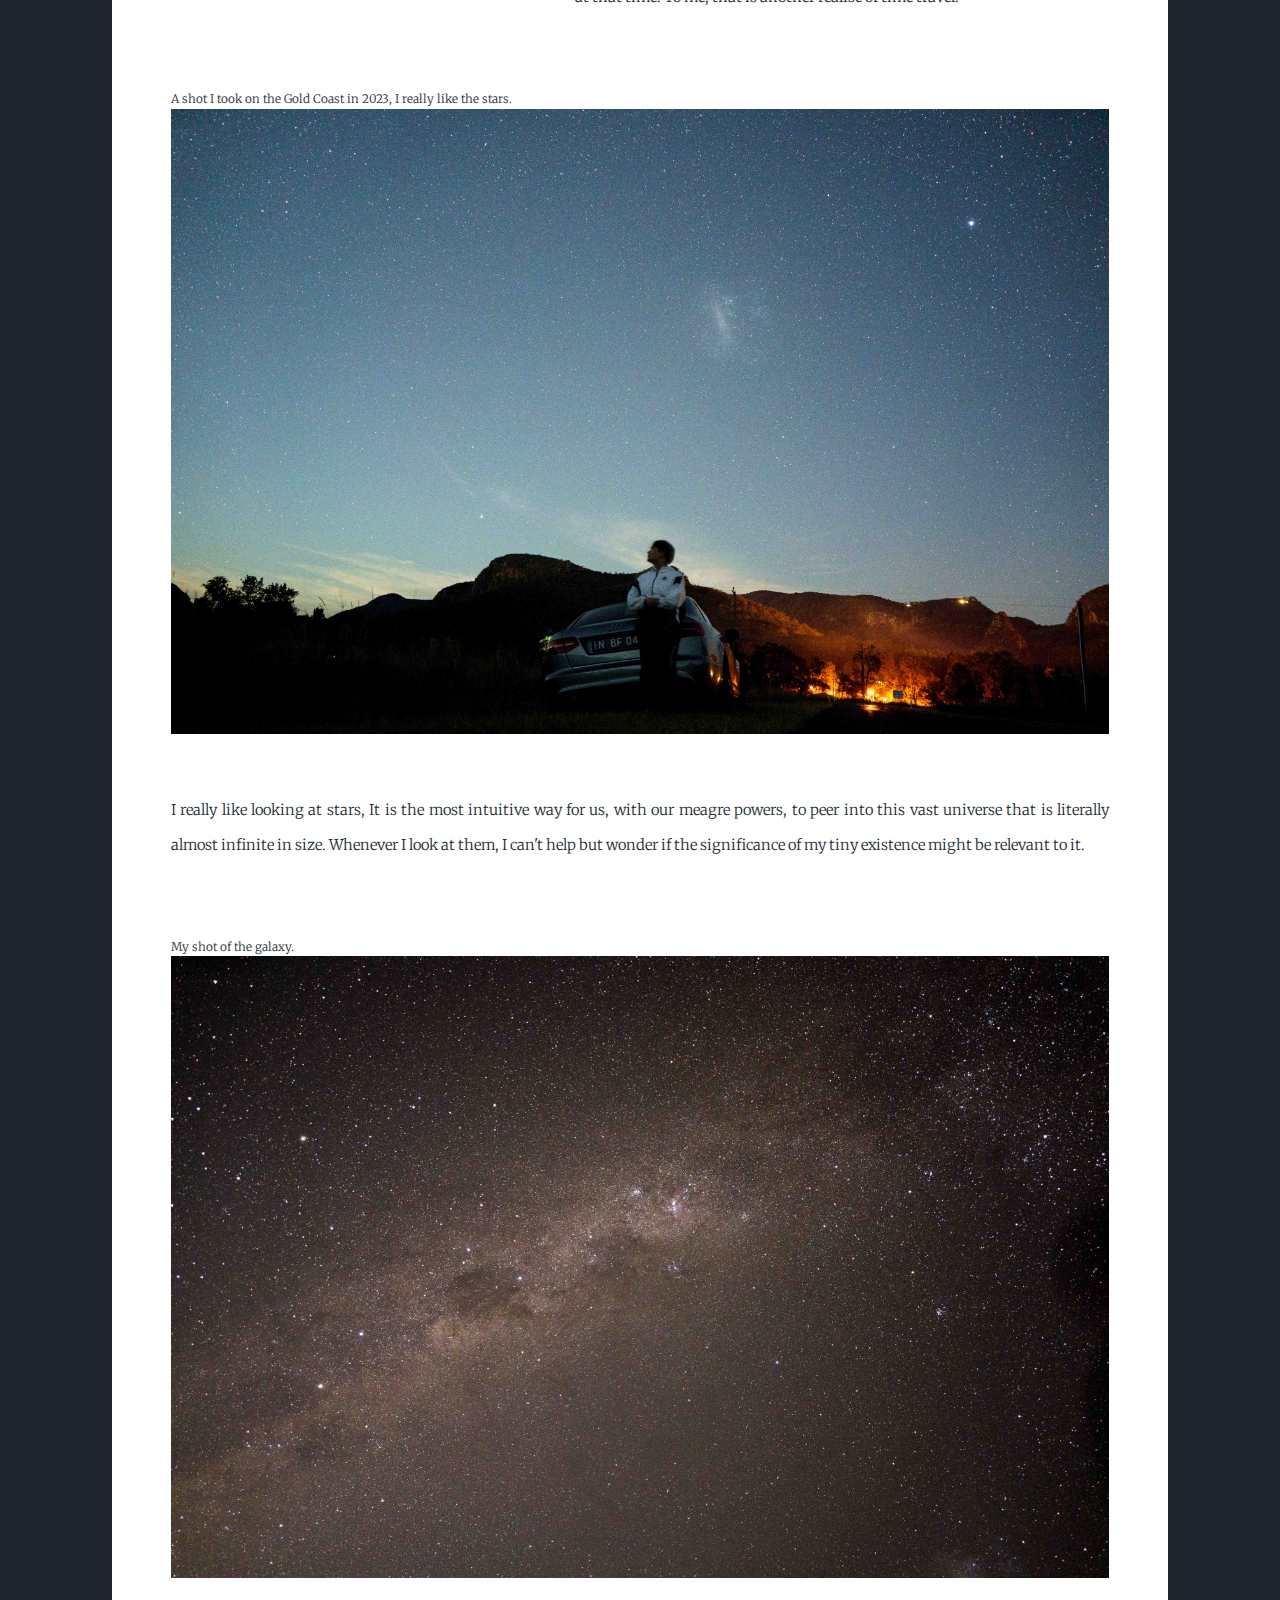
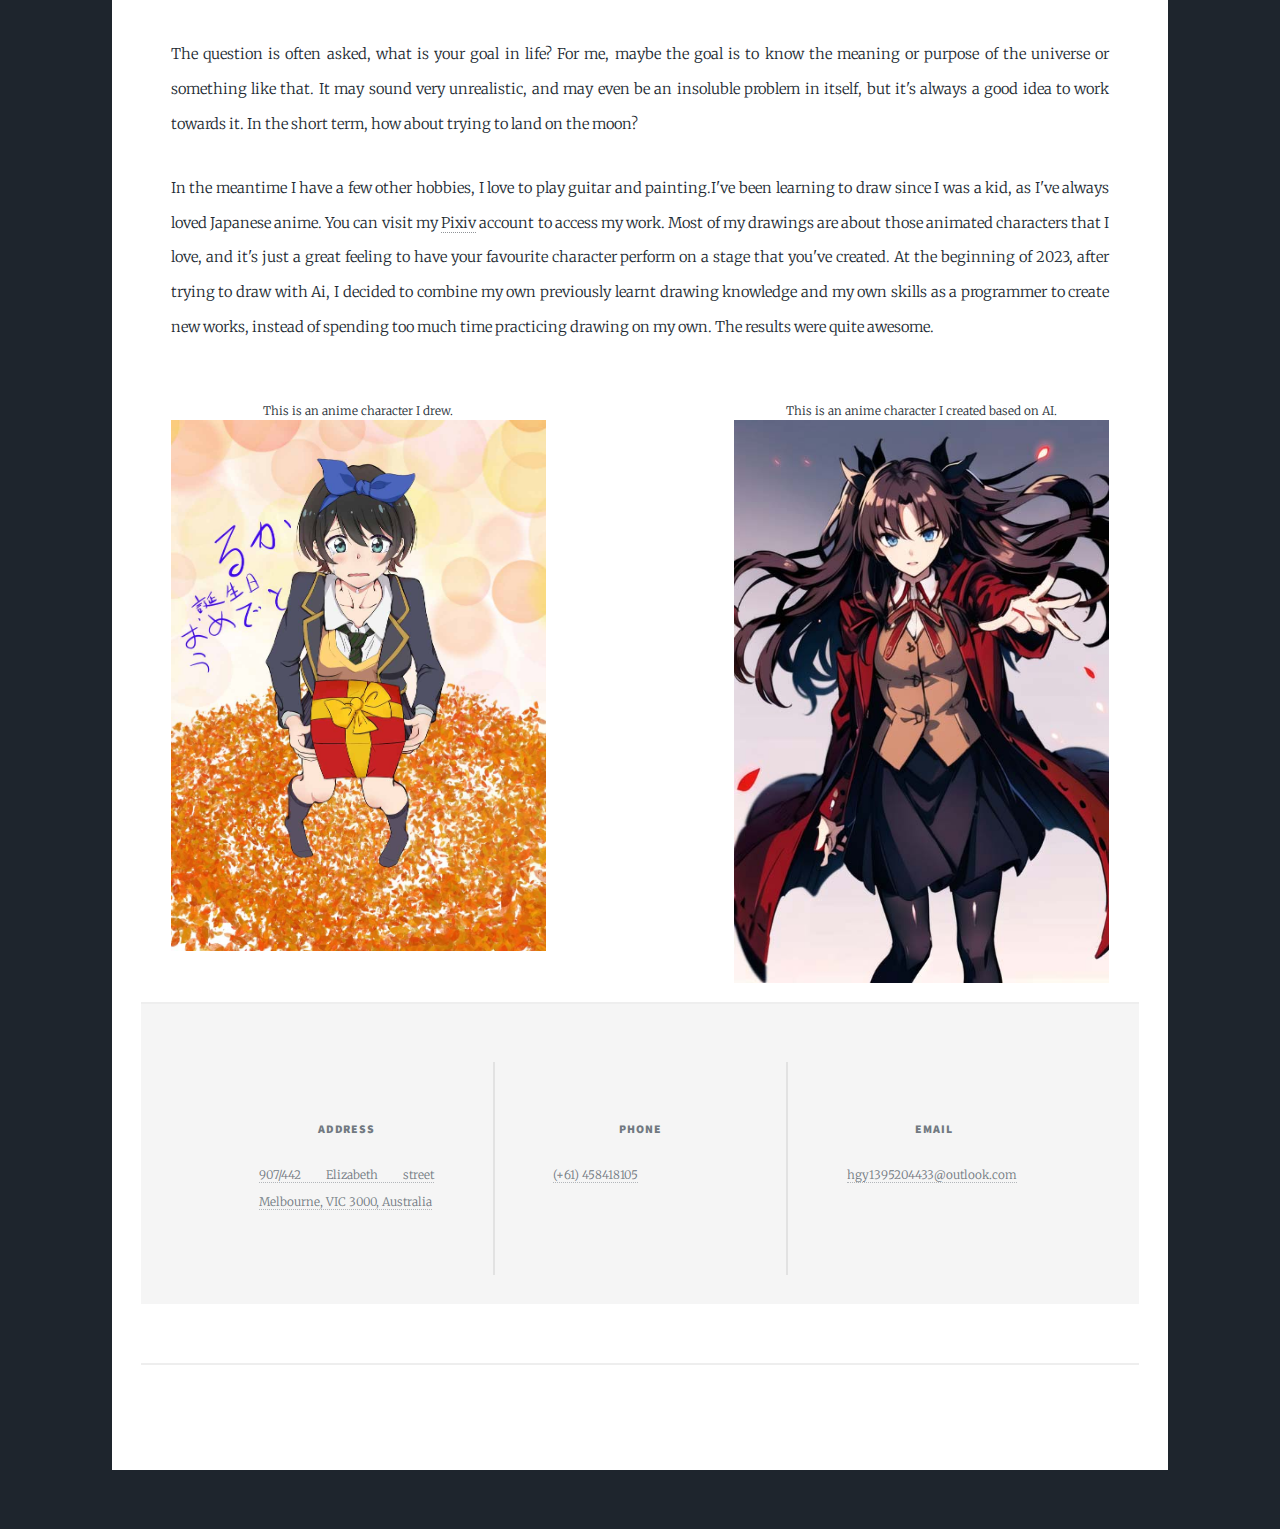
==== commit 701eee40: "Add hire me page and art work exhibition pages" ====
--- a/index.html
+++ b/index.html
@@ -62,9 +62,8 @@
       <nav id="nav">
         <ul class="links">
           <li class="active"><a href="index.html">Introduction</a></li>
-          <li><a href="generic.html">Hire me</a></li>
-          <li><a href="generic.html">blogs</a></li>
-          <li><a href="elements.html">Artwork Exhibition</a></li>
+          <li><a href="hireme.html">Hire me</a></li>
+          <li><a href="artWorks.html">Artwork Exhibition</a></li>
         </ul>
         <ul class="icons">
           <!-- <li>
--- a/assets/css/main.css
+++ b/assets/css/main.css
@@ -2701,6 +2701,9 @@
 .image.right {
   max-width: 40%;
 }
+.image.right.small {
+  max-width: 20%;
+}
 
 .image.left img,
 .image.right img {
@@ -2773,6 +2776,15 @@
   -webkit-transform: scale(1.05);
   -ms-transform: scale(1.05);
   transform: scale(1.05);
+}
+
+/* New class to scale the image to half size */
+.image.half {
+  width: 50%;
+}
+
+.image.half img {
+  width: 100%;
 }
 
 /* Actions */
@@ -3011,6 +3023,8 @@
 
 header {
   cursor: default;
+  overflow: auto; /* Clear the float */
+  position: relative;
 }
 
 header > .date {
